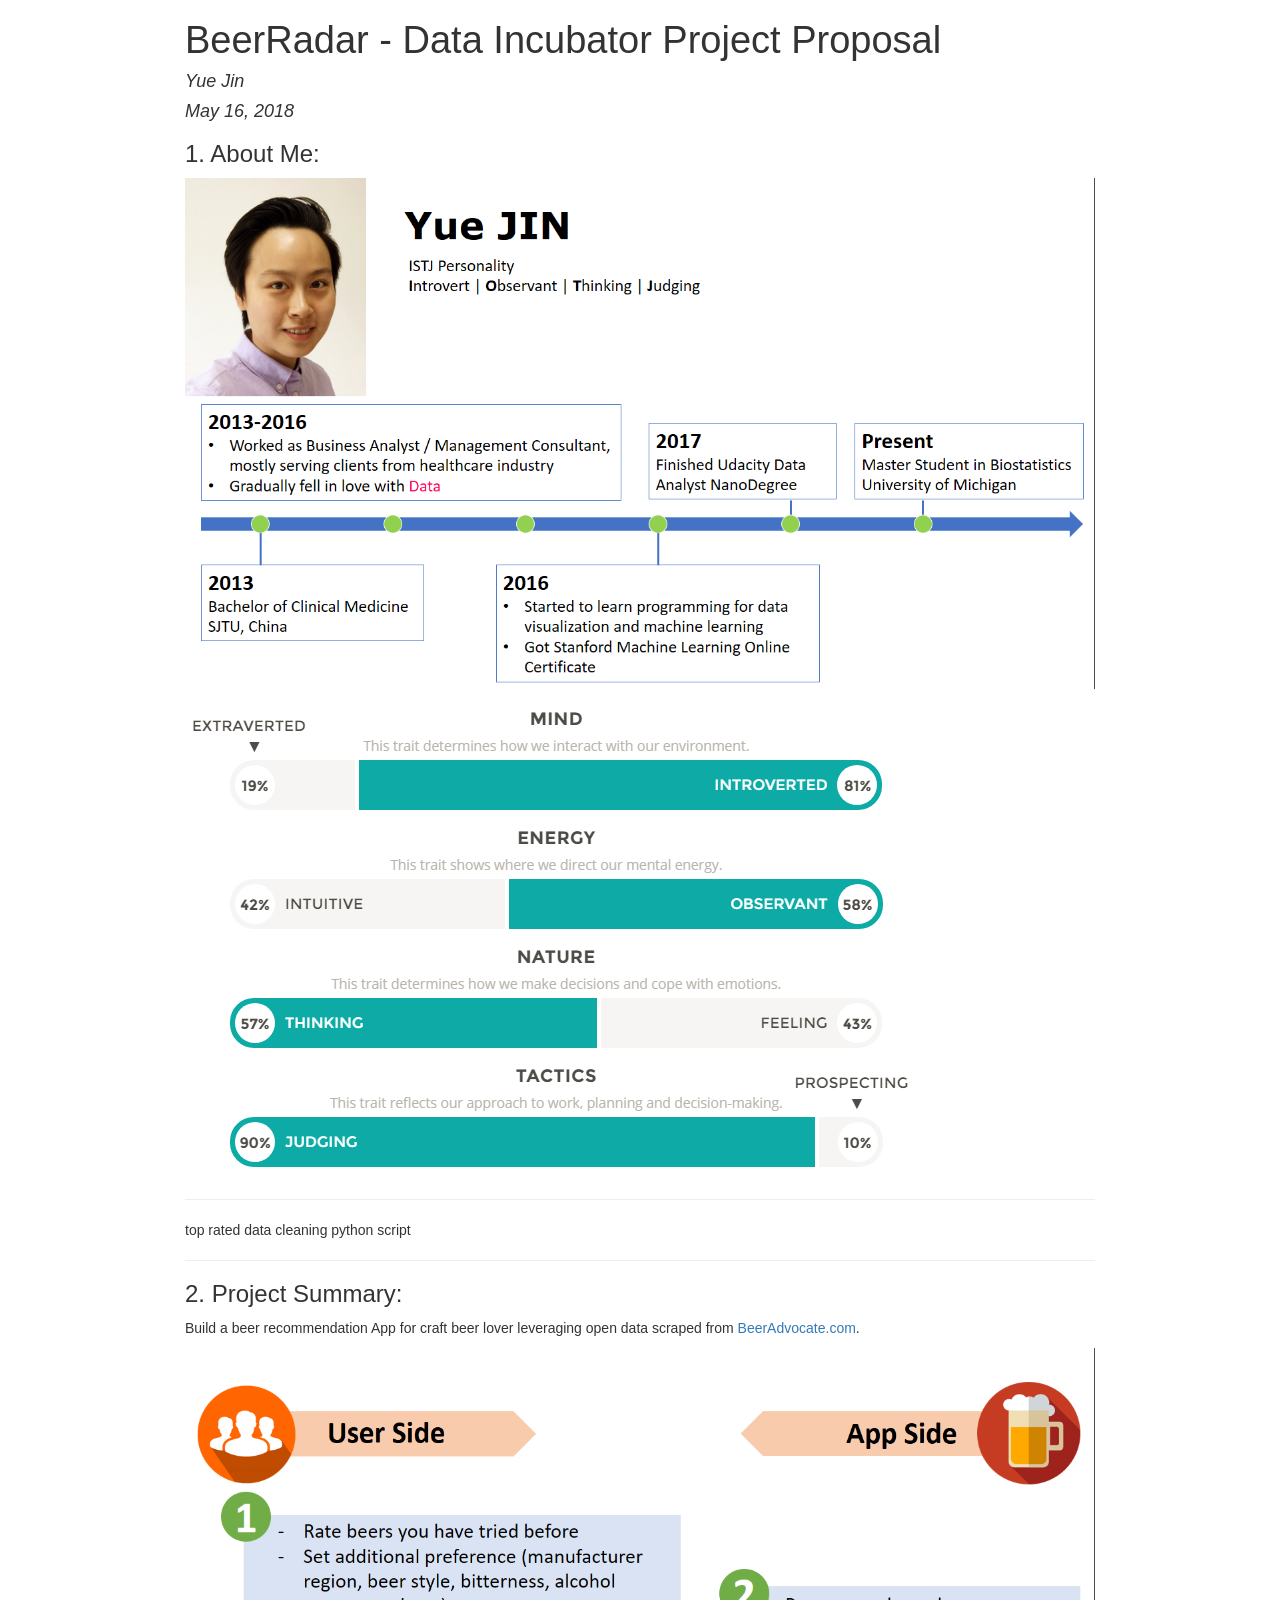
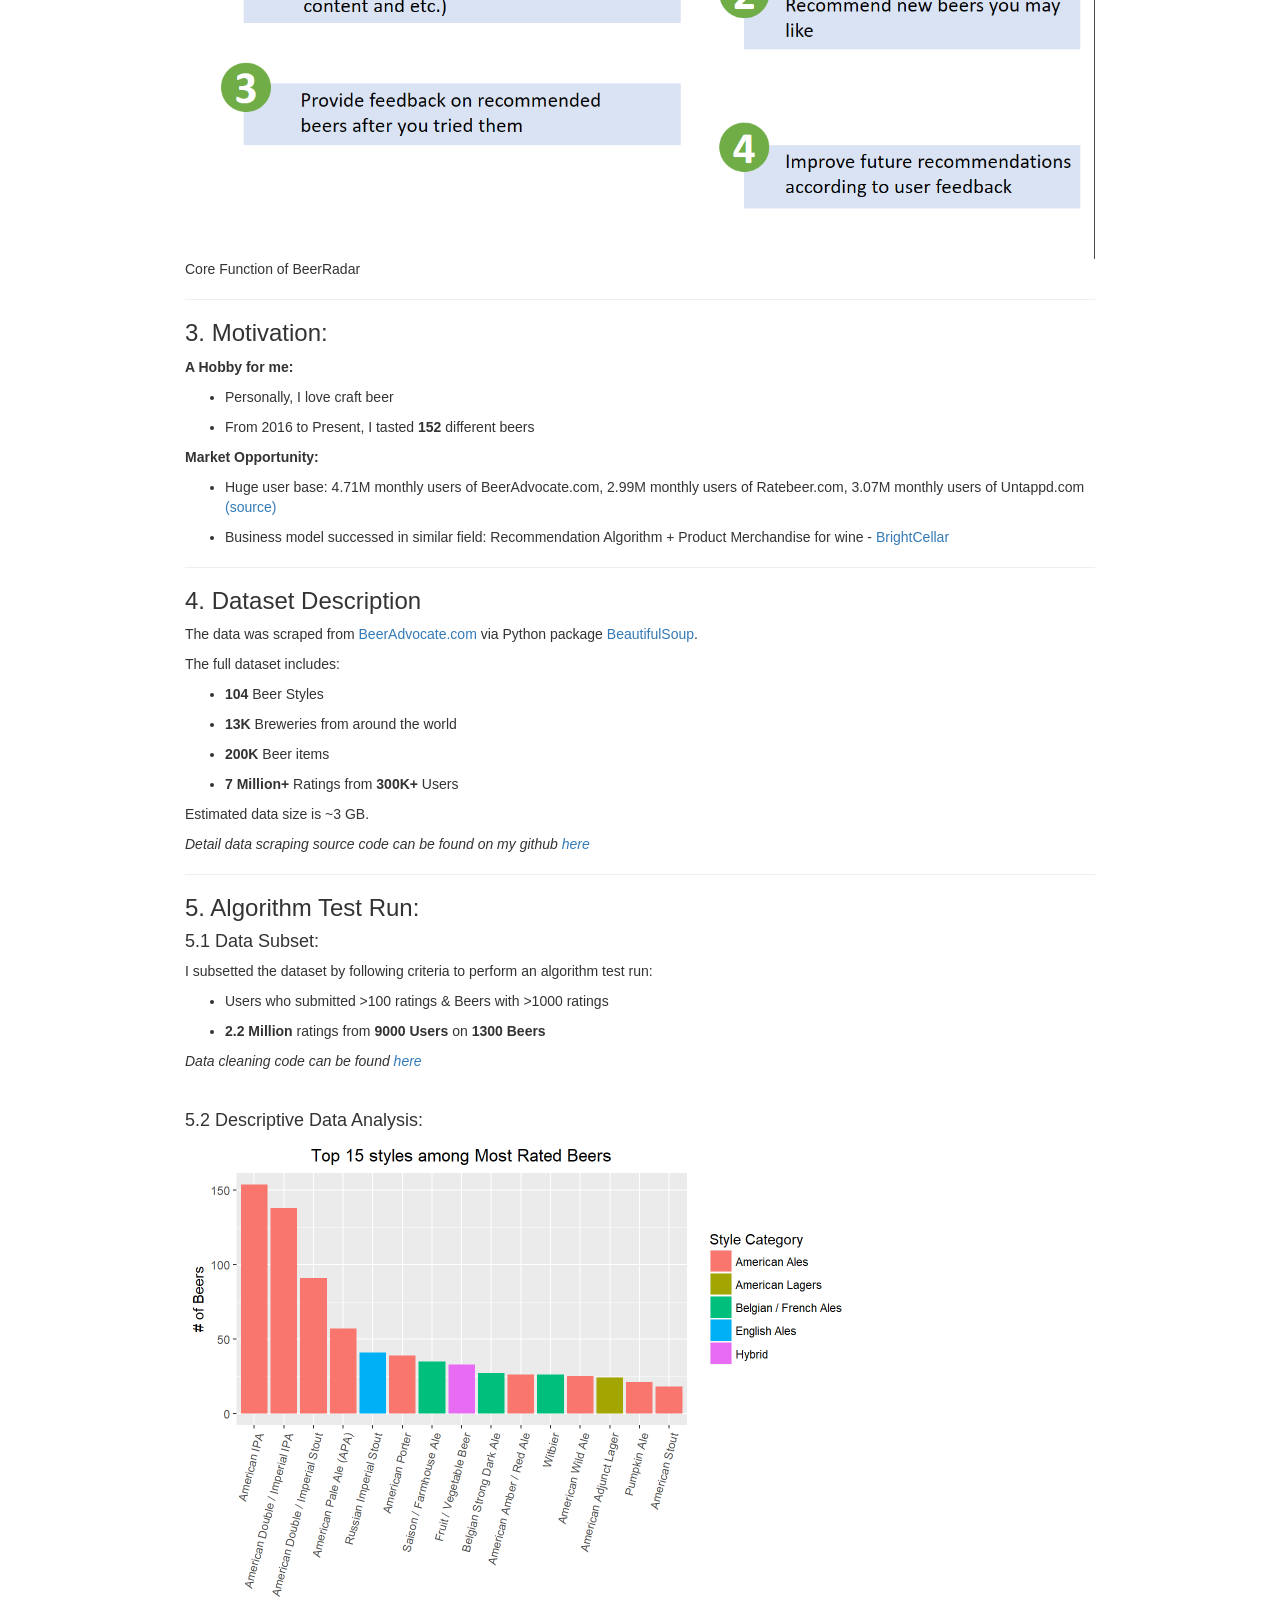
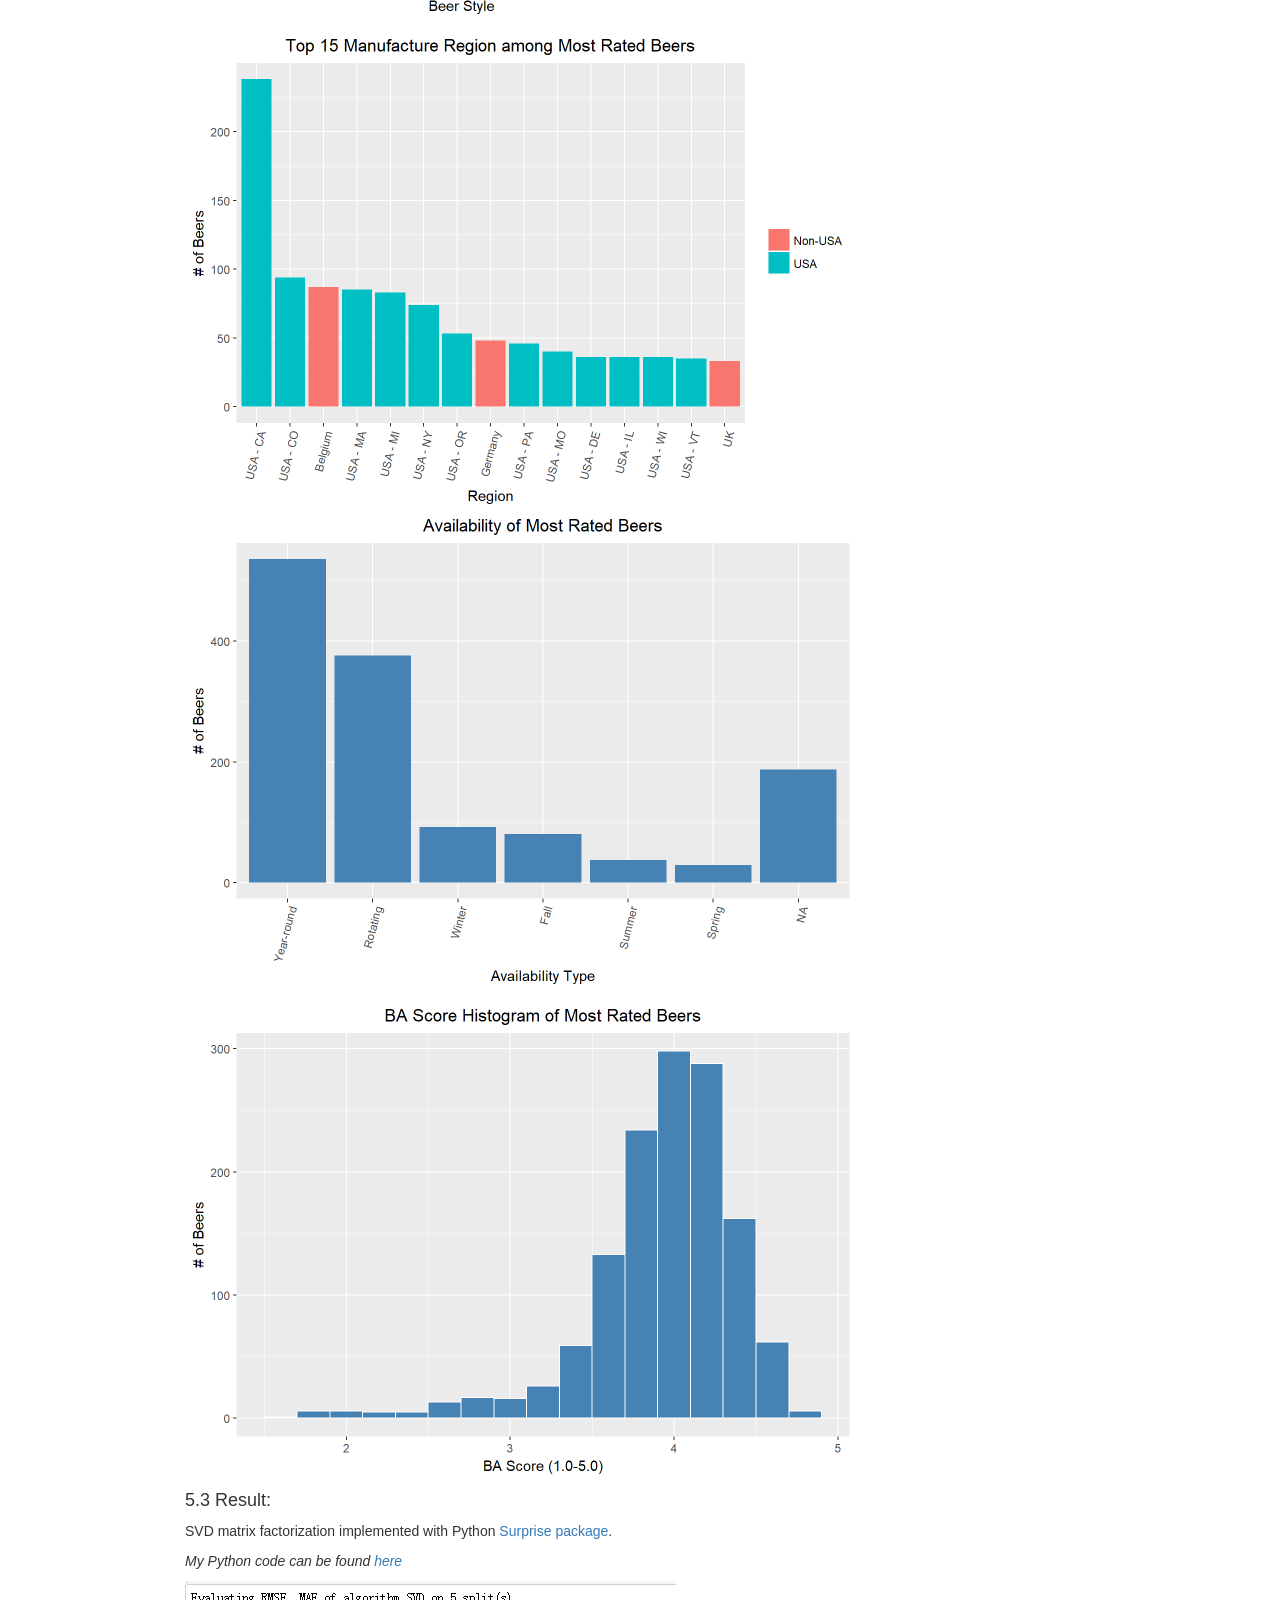
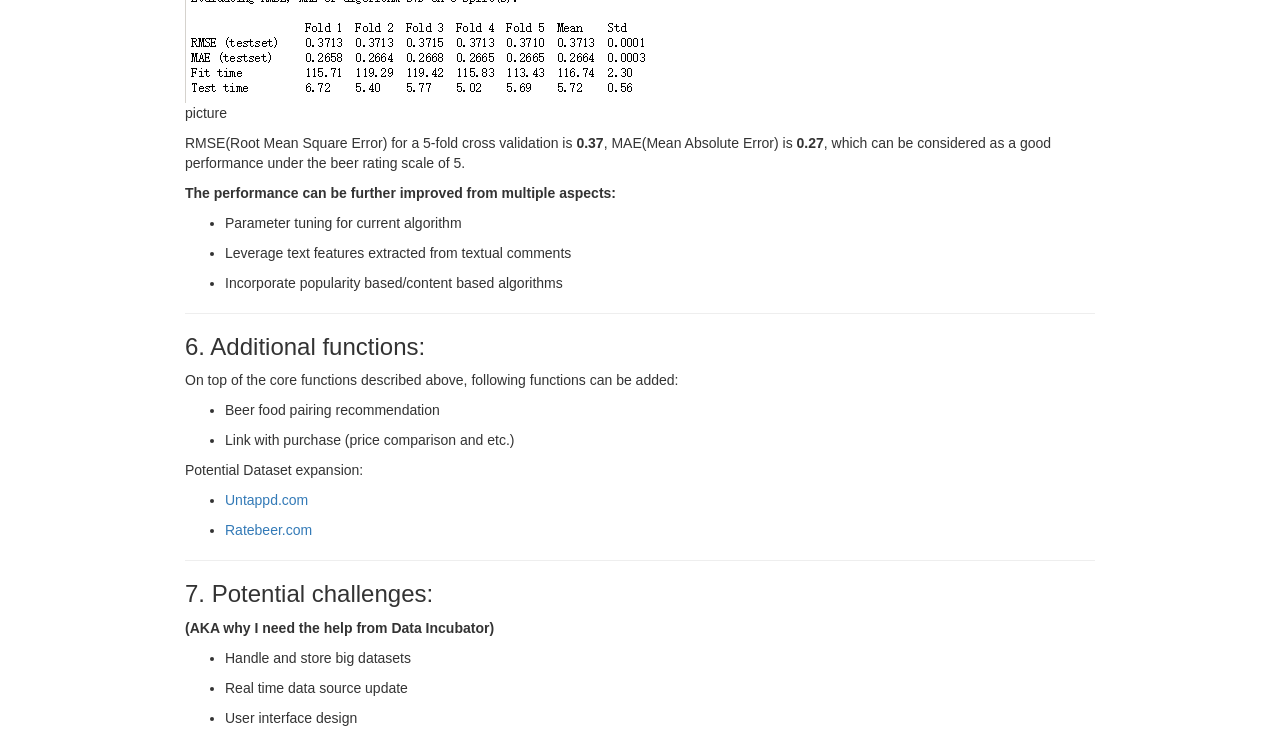
==== data_incubator/final_interview.html @ 09547843 "for data incubator" ====
<!DOCTYPE html>

<html xmlns="http://www.w3.org/1999/xhtml">

<head>

<meta charset="utf-8" />
<meta http-equiv="Content-Type" content="text/html; charset=utf-8" />
<meta name="generator" content="pandoc" />


<meta name="author" content="Yue Jin" />

<meta name="date" content="2018-05-16" />

<title>BeerRadar - Data Incubator Project Proposal</title>

<script src="[data-uri]"></script>
<meta name="viewport" content="width=device-width, initial-scale=1" />
<link href="data:text/css;charset=utf-8,html%7Bfont%2Dfamily%3Asans%2Dserif%3B%2Dwebkit%2Dtext%2Dsize%2Dadjust%3A100%25%3B%2Dms%2Dtext%2Dsize%2Dadjust%3A100%25%7Dbody%7Bmargin%3A0%7Darticle%2Caside%2Cdetails%2Cfigcaption%2Cfigure%2Cfooter%2Cheader%2Chgroup%2Cmain%2Cmenu%2Cnav%2Csection%2Csummary%7Bdisplay%3Ablock%7Daudio%2Ccanvas%2Cprogress%2Cvideo%7Bdisplay%3Ainline%2Dblock%3Bvertical%2Dalign%3Abaseline%7Daudio%3Anot%28%5Bcontrols%5D%29%7Bdisplay%3Anone%3Bheight%3A0%7D%5Bhidden%5D%2Ctemplate%7Bdisplay%3Anone%7Da%7Bbackground%2Dcolor%3Atransparent%7Da%3Aactive%2Ca%3Ahover%7Boutline%3A0%7Dabbr%5Btitle%5D%7Bborder%2Dbottom%3A1px%20dotted%7Db%2Cstrong%7Bfont%2Dweight%3A700%7Ddfn%7Bfont%2Dstyle%3Aitalic%7Dh1%7Bmargin%3A%2E67em%200%3Bfont%2Dsize%3A2em%7Dmark%7Bcolor%3A%23000%3Bbackground%3A%23ff0%7Dsmall%7Bfont%2Dsize%3A80%25%7Dsub%2Csup%7Bposition%3Arelative%3Bfont%2Dsize%3A75%25%3Bline%2Dheight%3A0%3Bvertical%2Dalign%3Abaseline%7Dsup%7Btop%3A%2D%2E5em%7Dsub%7Bbottom%3A%2D%2E25em%7Dimg%7Bborder%3A0%7Dsvg%3Anot%28%3Aroot%29%7Boverflow%3Ahidden%7Dfigure%7Bmargin%3A1em%2040px%7Dhr%7Bheight%3A0%3B%2Dwebkit%2Dbox%2Dsizing%3Acontent%2Dbox%3B%2Dmoz%2Dbox%2Dsizing%3Acontent%2Dbox%3Bbox%2Dsizing%3Acontent%2Dbox%7Dpre%7Boverflow%3Aauto%7Dcode%2Ckbd%2Cpre%2Csamp%7Bfont%2Dfamily%3Amonospace%2Cmonospace%3Bfont%2Dsize%3A1em%7Dbutton%2Cinput%2Coptgroup%2Cselect%2Ctextarea%7Bmargin%3A0%3Bfont%3Ainherit%3Bcolor%3Ainherit%7Dbutton%7Boverflow%3Avisible%7Dbutton%2Cselect%7Btext%2Dtransform%3Anone%7Dbutton%2Chtml%20input%5Btype%3Dbutton%5D%2Cinput%5Btype%3Dreset%5D%2Cinput%5Btype%3Dsubmit%5D%7B%2Dwebkit%2Dappearance%3Abutton%3Bcursor%3Apointer%7Dbutton%5Bdisabled%5D%2Chtml%20input%5Bdisabled%5D%7Bcursor%3Adefault%7Dbutton%3A%3A%2Dmoz%2Dfocus%2Dinner%2Cinput%3A%3A%2Dmoz%2Dfocus%2Dinner%7Bpadding%3A0%3Bborder%3A0%7Dinput%7Bline%2Dheight%3Anormal%7Dinput%5Btype%3Dcheckbox%5D%2Cinput%5Btype%3Dradio%5D%7B%2Dwebkit%2Dbox%2Dsizing%3Aborder%2Dbox%3B%2Dmoz%2Dbox%2Dsizing%3Aborder%2Dbox%3Bbox%2Dsizing%3Aborder%2Dbox%3Bpadding%3A0%7Dinput%5Btype%3Dnumber%5D%3A%3A%2Dwebkit%2Dinner%2Dspin%2Dbutton%2Cinput%5Btype%3Dnumber%5D%3A%3A%2Dwebkit%2Douter%2Dspin%2Dbutton%7Bheight%3Aauto%7Dinput%5Btype%3Dsearch%5D%7B%2Dwebkit%2Dbox%2Dsizing%3Acontent%2Dbox%3B%2Dmoz%2Dbox%2Dsizing%3Acontent%2Dbox%3Bbox%2Dsizing%3Acontent%2Dbox%3B%2Dwebkit%2Dappearance%3Atextfield%7Dinput%5Btype%3Dsearch%5D%3A%3A%2Dwebkit%2Dsearch%2Dcancel%2Dbutton%2Cinput%5Btype%3Dsearch%5D%3A%3A%2Dwebkit%2Dsearch%2Ddecoration%7B%2Dwebkit%2Dappearance%3Anone%7Dfieldset%7Bpadding%3A%2E35em%20%2E625em%20%2E75em%3Bmargin%3A0%202px%3Bborder%3A1px%20solid%20silver%7Dlegend%7Bpadding%3A0%3Bborder%3A0%7Dtextarea%7Boverflow%3Aauto%7Doptgroup%7Bfont%2Dweight%3A700%7Dtable%7Bborder%2Dspacing%3A0%3Bborder%2Dcollapse%3Acollapse%7Dtd%2Cth%7Bpadding%3A0%7D%40media%20print%7B%2A%2C%3Aafter%2C%3Abefore%7Bcolor%3A%23000%21important%3Btext%2Dshadow%3Anone%21important%3Bbackground%3A0%200%21important%3B%2Dwebkit%2Dbox%2Dshadow%3Anone%21important%3Bbox%2Dshadow%3Anone%21important%7Da%2Ca%3Avisited%7Btext%2Ddecoration%3Aunderline%7Da%5Bhref%5D%3Aafter%7Bcontent%3A%22%20%28%22%20attr%28href%29%20%22%29%22%7Dabbr%5Btitle%5D%3Aafter%7Bcontent%3A%22%20%28%22%20attr%28title%29%20%22%29%22%7Da%5Bhref%5E%3D%22javascript%3A%22%5D%3Aafter%2Ca%5Bhref%5E%3D%22%23%22%5D%3Aafter%7Bcontent%3A%22%22%7Dblockquote%2Cpre%7Bborder%3A1px%20solid%20%23999%3Bpage%2Dbreak%2Dinside%3Aavoid%7Dthead%7Bdisplay%3Atable%2Dheader%2Dgroup%7Dimg%2Ctr%7Bpage%2Dbreak%2Dinside%3Aavoid%7Dimg%7Bmax%2Dwidth%3A100%25%21important%7Dh2%2Ch3%2Cp%7Borphans%3A3%3Bwidows%3A3%7Dh2%2Ch3%7Bpage%2Dbreak%2Dafter%3Aavoid%7D%2Enavbar%7Bdisplay%3Anone%7D%2Ebtn%3E%2Ecaret%2C%2Edropup%3E%2Ebtn%3E%2Ecaret%7Bborder%2Dtop%2Dcolor%3A%23000%21important%7D%2Elabel%7Bborder%3A1px%20solid%20%23000%7D%2Etable%7Bborder%2Dcollapse%3Acollapse%21important%7D%2Etable%20td%2C%2Etable%20th%7Bbackground%2Dcolor%3A%23fff%21important%7D%2Etable%2Dbordered%20td%2C%2Etable%2Dbordered%20th%7Bborder%3A1px%20solid%20%23ddd%21important%7D%7D%40font%2Dface%7Bfont%2Dfamily%3A%27Glyphicons%20Halflings%27%3Bsrc%3Aurl%28data%3Aapplication%2Fvnd%2Ems%2Dfontobject%3Bbase64%2Cn04AAEFNAAACAAIABAAAAAAABQAAAAAAAAABAJABAAAEAExQAAAAAAAAAAIAAAAAAAAAAAEAAAAAAAAAJxJ%[base64]%2FSEdmjKHUbyow8ATBE40IvWA3vTu8LiABDQ%2BpexwUMcm1SMnNryctQSiI1K5ZnbOlXKmnVV5YvRe6RnNMFNCOs1KNVpn6yZhCJkRtVRNzEufeIq7HgSrcx4S8h%2Fv4vnrrKc6oCNxmSk2uKlZQHBii6iKFoH0746ThvkO1kJHlxjrkxs%2BLWORaDQBEtiYJIR5IB9Bi1UyL4Rmr0BNigNkMzlKQmnofBHviqVzUxwdMb3NdCn69hy%2BpRYVKGVS%2F1tnsqv4LL7wCCPZZAZPT4aCShHjHJVNuXbmMrY5LeQaGnvAkXlVrJgKRAUdFjrWEah9XebPeQMj7KS7DIBAFt8ycgC5PLGUOHSE3ErGZCiViNLL5ZARfywnCoZaKQCu6NuFX42AEeKtKUGnr%2FCm2Cy8tpFhBPMW5Fxi4Qm4TkDWh4IWFDClhU2hRWosUWqcKLlgyXB%2BlSHaWaHiWlBAR8SeSgSPCQxdVQgzUixWKSTrIQEbU94viDctkvX%2BVSjJuUmV8L4CXShI11esnp0pjWNZIyxKHS4wVQ2ime1P4RnhvGw0aDN1OLAXGERsB7buFpFGGBAre4QEQR0HOIO5oYH305G%2BKspT%2FFupEGGafCCwxSe6ZUa%2B073rXHnNdVXE6eWvibUS27XtRzkH838mYLMBmYysZTM0EM3A1fbpCBYFccN1B%2FEnCYu%2FTgCGmr7bMh8GfYL%2BBfcLvB0gRagC09w9elfldaIy%2FhNCBLRgBgtCC7jAF63wLSMAfbfAlEggYU0bUA7ACCJmTDpEmJtI78w4%2FBO7dN7JR7J7ZvbYaUbaILSQsRBiF3HGk5fEg6p9unwLvn98r%2BvnsV%2B372uf1xBLq4qU%2F45fTuqaAP%2BpssmCCCTF0mhEow8ZXZOS8D7Q85JsxZ%2BAzok7B7O%2Ff6J8AzYBySZQB%2FQHYUSA%2BEeQhEWiS6AIQzgcsDiER4MjgMBAWDV4AgQ3g1eBgIdweCQmCjJEMkJ%2BPKRWyFHHmg1Wi%2F6xzUgA0LREoKJChwnQa9B%2B5RQZRB3IlBlkAnxyQNaANwHMowzlYSMCBgnbpzvqpl0iTJNCQidDI9ZrSYNIRBhHtUa5YHMHxyGEik9hDE0AKj72AbTCaxtHPUaKZdAZSnQTyjGqGLsmBStCejApUhg4uBMU6mATujEl%2BKdDPbI6Ag4vLr%2BhjY6lbjBeoLKnZl0UZgRX8gTySOeynZVz1wOq7e1hFGYIq%2BMhrGxDLak0PrwYzSXtcuyhXEhwOYofiW%2BEcI%2Fjw8P6IY6ed%2BetAbuqKp5QIapT77LnAe505lMuqL79a0ut4rWexzFttsOsLDy7zvtQzcq3U1qabe7tB0wHWVXji%2BzDbo8x8HyIRUbXnwUcklFv51fvTymiV%2BMXLSmGH9d9%2BaXpD5X6lao41anWGig7IwIdnoBY2ht%2FpO9mClLo4NdXHAsefqWUKlXJkbqPOFhMoR4aiA1BXqhRNbB2Xwi%2B7u%2FjpAoOpKJ0UX24EsrzMfHXViakCNcKjBxuQX8BO0ZqjJ3xXzf%2B61t2VXOSgJ8xu65QKgtN6FibPmPYsXbJRHHqbgATcSZxBqGiDiU4NNNsYBsKD0MIP%2FOfKnlk%2FLkaid%[base64]%2FgFtuW0wR4cgd%2BZKesSV7QkNE2kw6AV4hoIuC02LGmTomyf8PiO6CZzOTLTPQ%2BHW06H%2Btx%2BbQ8LmDYg1pTFrp2oJXgkZTyeRJZM0C8aE2LpFrNVDuhARsN543%2FFV6klQ6Tv1OoZGXLv0igKrl%2FCmJxRmX7JJbJ998VSIPQRyDBICzl4JJlYHbdql30NvYcOuZ7a10uWRrgoieOdgIm4rlq6vNOQBuqESLbXG5lzdJGHw2m0sDYmODXbYGTfSTGRKpssTO95fothJCjUGQgEL4yKoGAF%2F0SrpUDNn8CBgBcSDQByAeNkCXp4S4Ro2Xh4OeaGRgR66PVOsU8bc6TR5%[base64]%2F1SgRCJ1dk4UdBT7OoyuNgLs0oCd8RnrEIb6QdMxT2QjD4zMrJkfgx5aDMcA4orsTtKCqWb%2FVeyceqa5OGSmB28YwH4rFbkQaLoUN8OQQYnD3w2eXpI4ScQfbCUZiJ4yMOIKLyyTc7BQ4uXUw6Ee6%2FxM%2B4Y67ngNBknxIPwuppgIhFcwJyr6EIj%2BLzNj%2FmfR2vhhRlx0BILZoAYruF0caWQ7YxO66UmeguDREAFHYuC7HJviRgVO6ruJH59h%2FC%2FPkgSle8xNzZJULLWq9JMDTE2fjGE146a1Us6PZDGYle6ldWRqn%2FpdpgHKNGrGIdkRK%2BKPETT9nKT6kLyDI8xd9A1FgWmXWRAIHwZ37WyZHOVyCadJEmMVz0MadMjDrPho%2BEIochkVC2xgGiwwsQ6DMv2P7UXqT4x7CdcYGId2BJQQa85EQKmCmwcRejQ9Bm4oATENFPkxPXILHpMPUyWTI5rjNOsIlmEeMbcOCEqInpXACYQ9DDxmFo9vcmsDblcMtg4tqBerNngkIKaFJmrQAPnq1dEzsMXcwjcHdfdCibcAxxA%2Bq%2Fj9m3LM%2FO7WJka4tSidVCjsvo2lQ%2F2ewyoYyXwAYyr2PlRoR5MpgVmSUIrM3PQxXPbgjBOaDQFIyFMJvx3Pc5RSYj12ySVF9fwFPQu2e2KWVoL9q3Ayv3IzpGHUdvdPdrNUdicjsTQ2ISy7QU3DrEytIjvbzJnAkmANXjAFERA0MUoPF3%2F5KFmW14bBNOhwircYgMqoDpUMcDtCmBE82QM2YtdjVLB4kBuKho%2FbcwQdeboqfQartuU3CsCf%2BcXkgYAqp%2F0Ee3RorAZt0AvvOCSI4JICIlGlsV0bsSid%2FNIEALAAzb6HAgyWHBps6xAOwkJIGcB82CxRQq4sJf3FzA70A%2BTRqcqjEMETCoez3mkPcpnoALs0ugJY8kQwrC%[base64]%2FWDHA60cYFaI%2FPjpzquUqdaYGcIq%2BmLez3WLFFCtNBN2QJcrlcoELgiPku5R5dSlJFaCEqEZle1AQzAKC%2B1SotMcBNyQUFuRHRF6OlimSBgjZeTBCwLyc6A%2BP%2FoFRchXTz5ADknYJHxzrJ5pGuIKRQISU6WyKTBBjD8WozmVYWIsto1AS5rxzKlvJu4E%2FvwOiKxRtCWsDM%2BeTHUrmwrCK5BIfMzGkD%2B0Fk5LzBs0jMYXktNDblB06LMNJ09U8pzSLmo14MS0OMjcdrZ31pyQqxJJpRImlSvfYAK8inkYU52QY2FPEVsjoWewpwhRp5yAuNpkqhdb7ku9Seefl2D0B8SMTFD90xi4CSOwwZy9IKkpMtI3FmFUg3%2FkFutpQGNc3pCR7gvC4sgwbupDu3DyEN%2BW6YGLNM21jpB49irxy9BSlHrVDlnihGKHwPrbVFtc%2Bh1rVQKZduxIyojccZIIcOCmhEnC7UkY68WXKQgLi2JCDQkQWJRQuk60hZp0D3rtCTINSeY9Ej2kIKYfGxwOs4j9qMM7fYZiipzgcf7TamnehqdhsiMiCawXnz4xAbyCkLAx5EGbo3Ax1u3dUIKnTxIaxwQTHehPl3V491H0%2BbC5zgpGz7Io%2BmjdhKlPJ01EeMpM7UsRJMi1nGjmJg35i6bQBAAxjO%2FENJubU2mg3ONySEoWklCwdABETcs7ck3jgiuU9pcKKpbgn%2B3YlzV1FzIkB6pmEDOSSyDfPPlQskznctFji0kpgZjW5RZe6x9kYT4KJcXg0bNiCyif%2BpZACCyRMmYsfiKmN9tSO65F0R2OO6ytlEhY5Sj6uRKfFxw0ijJaAx%2Fk3QgnAFSq27%2F2i4GEBA%2BUvTJKK%2F9eISNvG46Em5RZfjTYLdeD8kdXHyrwId%2FDQZUaMCY4gGbke2C8vfjgV%2FY9kkRQOJIn%2FxM9INZSpiBnqX0Q9GlQPpPKAyO5y%2BW5NMPSRdBCUlmuxl40ZfMCnf2Cp044uI9WLFtCi4YVxKjuRCOBWIb4XbIsGdbo4qtMQnNOQz4XDSui7W%2FN6l54qOynCqD3DpWQ%2BmpD7C40D8BZEWGJX3tlAaZBMj1yjvDYKwCJBa201u6nBKE5UE%2B7QSEhCwrXfbRZylAaAkplhBWX50dumrElePyNMRYUrC99UmcSSNgImhFhDI4BXjMtiqkgizUGCrZ8iwFxU6fQ8GEHCFdLewwxYWxgScAYMdMLmcZR6b7rZl95eQVDGVoUKcRMM1ixXQtXNkBETZkVVPg8LoSrdetHzkuM7DjZRHP02tCxA1fmkXKF3VzfN1pc1cv%2F8lbTIkkYpqKM9VOhp65ktYk%2BQ46myFWBapDfyWUCnsnI00QTBQmuFjMZTcd0V2NQ768Fhpby04k2IzNR1wKabuGJqYWwSly6ocMFGTeeI%2BejsWDYgEvr66QgqdcIbFYDNgsm0x9UHY6SCd5%2B7tpsLpKdvhahIDyYmEJQCqMqtCF6UlrE5GXRmbu%[base64]%2FiOmsLtHSWNUWEGk9hScMPShasUA1AcHOtRZlqMeQ0OzYS9vQvYUjOLrzP07BUAFikcJNMi7gIxEw4pL1G54TcmmmoAQ5s7TGWErJZ2Io4yQ0ljRYhL8H5e62oDtLF8aDpnIvZ5R3GWJyAugdiiJW9hQAVTsnCBHhwu7rkBlBX6r3b7ejEY0k5GGeyKv66v%2B6dg7mcJTrWHbtMywbedYqCQ0FPwoytmSWsL8WTtChZCKKzEF7vP6De4x2BJkkniMgSdWhbeBSLtJZR9CTHetK1xb34AYIJ37OegYIoPVbXgJ%2FqDQK%2BbfCtxQRVKQu77WzOoM6SGL7MaZwCGJVk46aImai9fmam%2BWpHG%2B0BtQPWUgZ7RIAlPq6lkECUhZQ2gqWkMYKcYMYaIc4gYCDFHYa2d1nzp3%2BJ1eCBay8IYZ0wQRKGAqvCuZ%2FUgbQPyllosq%2BXtfKIZOzmeJqRazpmmoP%2F76YfkjzV2NlXTDSBYB04SVlNQsFTbGPk1t%2FI4Jktu0XSgifO2ozFOiwd%2F0SssJDn0dn4xqk4GDTTKX73%2FwQyBLdqgJ%2BWx6AQaba3BA9CKEzjtQYIfAsiYamapq80LAamYjinlKXUkxdpIDk0puXUEYzSalfRibAeDAKpNiqQ0FTwoxuGYzRnisyTotdVTclis1LHRQCy%2FqqL8oUaQzWRxilq5Mi0IJGtMY02cGLD69vGjkj3p6pGePKI8bkBv5evq8SjjyU04vJR2cQXQwSJyoinDsUJHCQ50jrFTT7yRdbdYQMB3MYCb6uBzJ9ewhXYPAIZSXfeEQBZZ3GPN3Nbhh%2FwkvAJLXnQMdi5NYYZ5GHE400GS5rXkOZSQsdZgIbzRnF9ueLnsfQ47wHAsirITnTlkCcuWWIUhJSbpM3wWhXNHvt2xUsKKMpdBSbJnBMcihkoDqAd1Zml%2FR4yrzow1Q2A5G%2Bkzo%2FRhRxQS2lCSDRV8LlYLBOOoo1bF4jwJAwKMK1tWLHlu9i0j4Ig8qVm6wE1DxXwAwQwsaBWUg2pOOol2dHxyt6npwJEdLDDVYyRc2D0HbcbLUJQj8gPevQBUBOUHXPrsAPBERICpnYESeu2OHotpXQxRGlCCtLdIsu23MhZVEoJg8Qumj%2FUMMc34IBqTKLDTp76WzL%2FdMjCxK7MjhiGjeYAC%2Fkj%2FjY%2FRde7hpSM1xChrog6yZ7OWTuD56xBJnGFE%2BpT2ElSyCnJcwVzCjkqeNLfMEJqKW0G7OFIp0G%2B9mh50I9o8k1tpCY0xYqFNIALgIfc2me4n1bmJnRZ89oepgLPT0NTMLNZsvSCZAc3TXaNB07vail36%2FdBySis4m9%2FDR8izaLJW6bWCkVgm5T%2Bius3ZXq4xI%2BGnbveLbdRwF2mNtsrE0JjYc1AXknCOrLSu7Te%2Fr4dPYMCl5qtiHNTn%2BTPbh1jCBHH%2BdMJNhwNgs3nT%2BOhQoQ0vYif56BMG6WowAcHR3DjQolxLzyVekHj00PBAaW7IIAF1EF%2BuRIWyXjQMAs2chdpaKPNaB%2BkSezYt0%2BCA04sOg5vx8Fr7Ofa9sUv87h7SLAUFSzbetCCZ9pmyLt6l6%2FTzoA1%2FZBG9bIUVHLAbi%2FkdBFgYGyGwRQGBpkqCEg2ah9UD6EedEcEL3j4y0BQQCiExEnocA3SZboh%2Bepgd3YsOkHskZwPuQ5OoyA0fTA5AXrHcUOQF%2BzkJHIA7PwCDk1gGVmGUZSSoPhNf%2BTklauz98QofOlCIQ%2FtCD4dosHYPqtPCXB3agggQQIqQJsSkB%2Bqn0rkQ1toJjON%2FOtCIB9RYv3PqRA4C4U68ZMlZn6BdgEvi2ziU%2BTQ6NIw3ej%2BAtDwMGEZk7e2IjxUWKdAxyaw9OCwSmeADTPPleyk6UhGDNXQb%2B%2BW6Uk4q6F7%2Frg6WVTo82IoCxSIsFDrav4EPHphD3u4hR53WKVvYZUwNCCeM4PMBWzK%2BEfIthZOkuAwPo5C5jgoZgn6dUdvx5rIDmd58cXXdKNfw3l%2BwM2UjgrDJeQHhbD7HW2QDoZMCujgIUkk5Fg8VCsdyjOtnGRx8wgKRPZN5dR0zPUyfGZFVihbFRniXZFOZGKPnEQzU3AnD1KfR6weHW2XS6KbPJxUkOTZsAB9vTVp3Le1F8q5l%2BDMcLiIq78jxAImD2pGFw0VHfRatScGlK6SMu8leTmhUSMy8Uhdd6xBiH3Gdman4tjQGLboJfqz6fL2WKHTmrfsKZRYX6BTDjDldKMosaSTLdQS7oDisJNqAUhw1PfTlnacCO8vl8706Km1FROgLDmudzxg%2BEWTiArtHgLsRrAXYWdB0NmToNCJdKm0KWycZQqb%2BMw76Qy29iQ5up%2FX7oyw8QZ75kP5F6iJAJz6KCmqxz8fEa%2FxnsMYcIO%2FvEkGRuMckhr4rIeLrKaXnmIzlNLxbFspOphkcnJdnz%2FChp%2FVlpj2P7jJQmQRwGnltkTV5dbF9fE3%2FfxoSqTROgq9wFUlbuYzYcasE0ouzBo%2BdDCDzxKAfhbAZYxQiHrLzV2iVexnDX%2FQnT1fsT%2Fxuhu1ui5qIytgbGmRoQkeQooO8eJNNZsf0iALur8QxZFH0nCMnjerYQqG1pIfjyVZWxhVRznmmfLG00BcBWJE6hzQWRyFknuJnXuk8A5FRDCulwrWASSNoBtR%2BCtGdkPwYN2o7DOw%2FVGlCZPusRBFXODQdUM5zeHDIVuAJBLqbO%2Ff9Qua%2BpDqEPk230Sob9lEZ8BHiCorjVghuI0lI4JDgHGRDD%2FprQ84B1pVGkIpVUAHCG%2Biz3Bn3qm2AVrYcYWhock4jso5%2BJ7HfHVj4WMIQdGctq3psBCVVzupQOEioBGA2Bk%2BUILT7%2BVoX5mdxxA5fS42gISQVi%2FHTzrgMxu0fY6hE1ocUwwbsbWcezrY2n6S8%2F6cxXkOH4prpmPuFoikTzY7T85C4T2XYlbxLglSv2uLCgFv8Quk%2FwdesUdWPeHYIH0R729JIisN9Apdd4eB10aqwXrPt%2BSu9mA8k8n1sjMwnfsfF2j3jMUzXepSHmZ%2FBfqXvzgUNQQWOXO8YEuFBh4QTYCkOAPxywpYu1VxiDyJmKVcmJPGWk%2Fgc3Pov02StyYDahwmzw3E1gYC9wkupyWfDqDSUMpCTH5e5N8B%2F%2FlHiMuIkTNw4USHrJU67bjXGqNav6PBuQSoqTxc8avHoGmvqNtXzIaoyMIQIiiUHIM64cXieouplhNYln7qgc4wBVAYR104kO%2BCvKqsg4yIUlFNThVUAKZxZt1XA34h3TCUUiXVkZ0w8Hh2R0Z5L0b4LZvPd%2Fp1gi%2F07h8qfwHrByuSxglc9cI4QIg2oqvC%2Fqm0i7tjPLTgDhoWTAKDO2ONW5oe%2B%2FeKB9vZB8K6C25yCZ9RFVMnb6NRdRjyVK57CHHSkJBfnM2%2Fj4ODUwRkqrtBBCrDsDpt8jhZdXoy%2F1BCqw3sSGhgGGy0a5Jw6BP%2FTExoCmNFYjZl248A0osgPyGEmRA%2BfAsqPVaNAfytu0vuQJ7rk3J4kTDTR2AlCHJ5cls26opZM4w3jMULh2YXKpcqGBtuleAlOZnaZGbD6DHzMd6i2oFeJ8z9XYmalg1Szd%2FocZDc1C7Y6vcALJz2lYnTXiWEr2wawtoR4g3jvWUU2Ngjd1cewtFzEvM1NiHZPeLlIXFbBPawxNgMwwAlyNSuGF3zizVeOoC9bag1qRAQKQE%2FEZBWC2J8mnXAN2aTBboZ7HewnObE8CwROudZHmUM5oZ%2FUgd%2FJZQK8lvAm43uDRAbyW8gZ%2BZGq0EVerVGUKUSm%2FIdn8AQHdR4m7bue88WBwft9mSCeMOt1ncBwziOmJYI2ZR7ewNMPiCugmSsE4EyQ%2BQATJG6qORMGd4snEzc6B4shPIo4G1T7PgSm8PY5eUkPdF8JZ0VBtadbHXoJgnEhZQaODPj2gpODKJY5Yp4DOsLBFxWbvXN755KWylJm%2BoOd4zEL9Hpubuy2gyyfxh8oEfFutnYWdfB8PdESLWYvSqbElP9qo3u6KTmkhoacDauMNNjj0oy40DFV7Ql0aZj77xfGl7TJNHnIwgqOkenruYYNo6h724%2BzUQ7%2BvkCpZB%2BpGA562hYQiDxHVWOq0oDQl%2FQsoiY%2BcuI7iWq%2FZIBtHcXJ7kks%2Bh2fCNUPA82BzjnqktNts%2BRLdk1VSu%2BtqEn7QZCCsvEqk6FkfiOYkrsw092J8jsfIuEKypNjLxrKA9kiA19mxBD2suxQKCzwXGws7kEJvlhUiV9tArLIdZW0IORcxEzdzKmjtFhsjKy%2F44XYXdI5noQoRcvjZ1RMPACRqYg2V1%2BOwOepcOknRLLFdYgTkT5UApt%2FJhLM3jeFYprZV%2BZow2g8fP%2BU68hkKFWJj2yBbKqsrp25xkZX1DAjUw52IMYWaOhab8Kp05VrdNftqwRrymWF4OQSjbdfzmRZirK8FMJELEgER2PHjEAN9pGfLhCUiTJFbd5LBkOBMaxLr%2FA1SY9dXFz4RjzoU9ExfJCmx%2FI9FKEGT3n2cmzl2X42L3Jh%2BAbQq6sA%2BSs1kitoa4TAYgKHaoybHUDJ51oETdeI%2F9ThSmjWGkyLi5QAGWhL0BG1UsTyRGRJOldKBrYJeB8ljLJHfATWTEQBXBDnQexOHTB%2BUn44zExFE4vLytcu5NwpWrUxO%2F0ZICUGM7hGABXym0V6ZvDST0E370St9MIWQOTWngeoQHUTdCJUP04spMBMS8LSker9cReVQkULFDIZDFPrhTzBl6sed9wcZQTbL%2BBDqMyaN3RJPh%2Fanbx%2BIv%2BqgQdAa3M9Z5JmvYlh4qop%2BHo1F1W5gbOE9YKLgAnWytXElU4G8GtW47lhgFE6gaSs%2Bgs37sFvi0PPVvA5dnCBgILTwoKd%2F%2BDoL9F6inlM7H4rOTzD79KJgKlZO%2FZgt22UsKhrAaXU5ZcLrAglTVKJEmNJvORGN1vqrcfSMizfpsgbIe9zno%2BgBoKVXgIL%2FVI8dB1O5o%2FR3Suez%2FgD7M781ShjKpIIORM%2FnxG%2BjjhhgPwsn2IoXsPGPqYHXA63zJ07M2GPEykQwJBYLK808qYxuIew4frk52nhCsnCYmXiR6CuapvE1IwRB4%2FQftDbEn%2BAucIr1oxrLabRj9q4ae0%2BfXkHnteAJwXRbVkR0mctVSwEbqhJiMSZUp9DNbEDMmjX22m3ABpkrPQQTP3S1sib5pD2VRKRd%2BeNAjLYyT0hGrdjWJZy24OYXRoWQAIhGBZRxuBFMjjZQhpgrWo8SiFYbojcHO8V5DyscJpLTHyx9Fimassyo5U6WNtquUMYgccaHY5amgR3PQzq3ToNM5ABnoB9kuxsebqmYZm0R9qxJbFXCQ1UPyFIbxoUraTJFDpCk0Wk9GaYJKz%2F6oHwEP0Q14lMtlddQsOAU9zlYdMVHiT7RQP3XCmWYDcHCGbVRHGnHuwzScA0BaSBOGkz3lM8CArjrBsyEoV6Ys4qgDK3ykQQPZ3hCRGNXQTNNXbEb6tDiTDLKOyMzRhCFT%2BmAUmiYbV3YQVqFVp9dorv%2BTsLeCykS2b5yyu8AV7IS9cxcL8z4Kfwp%2BxJyYLv1OsxQCZwTB4a8BZ%2F5EdxTBJthApqyfd9u3ifr%2FWILTqq5VqgwMT9SOxbSGWLQJUUWCVi4k9tho9nEsbUh7U6NUsLmkYFXOhZ0kmamaJLRNJzSj%2Fqn4Mso6zb6iLLBXoaZ6AqeWCjHQm2lztnejYYM2eubnpBdKVLORZhudH3JF1waBJKA9%2BW8EhMj3Kzf0L4vi4k6RoHh3Z5YgmSZmk6ns4fjScjAoL8GoOECgqgYEBYUGFVO4FUv4%2FYtowhEmTs0vrvlD%2FCrisnoBNDAcUi%2FteY7OctFlmARQzjOItrrlKuPO6E2Ox93L4O%2F4DcgV%2FdZ7qR3VBwVQxP1GCieA4RIpweYJ5FoYrHxqRBdJjnqbsikA2Ictbb8vE1GYIo9dacK0REgDX4smy6GAkxlH1yCGGsk%2BtgiDhNKuKu3yNrMdxafmKTF632F8Vx4BNK57GvlFisrkjN9WDAtjsWA0ENT2e2nETUb%2Fn7qwhvGnrHuf5bX6Vh%2Fn3xffU3PeHdR%2BFA92i6ufT3AlyAREoNDh6chiMWTvjKjHDeRhOa9YkOQRq1vQXEMppAQVwHCuIcV2g5rBn6GmZZpTR7vnSD6ZmhdSl176gqKTXu5E%2BYbfL0adwNtHP7dT7t7b46DVZIkzaRJOM%2BS6KcrzYVg%2BT3wSRFRQashjfU18NutrKa%2F7PXbtuJvpIjbgPeqd%2BpjmRw6YKpnANFSQcpzTZgpSNJ6J7uiagAbir%2F8tNXJ%2FOsOnRh6iuIexxrmkIneAgz8QoLmiaJ8sLQrELVK2yn3wOHp57BAZJhDZjTBzyoRAuuZ4eoxHruY1pSb7qq79cIeAdOwin4GdgMeIMHeG%2BFZWYaiUQQyC5b50zKjYw97dFjAeY2I4Bnl105Iku1y0lMA1ZHolLx19uZnRdILcXKlZGQx%2FGdEqSsMRU1BIrFqRcV1qQOOHyxOLXEGcbRtAEsuAC2V4K3p5mFJ22IDWaEkk9ttf5Izb2LkD1MnrSwztXmmD%2FQi%2FEmVEFBfiKGmftsPwVaIoZanlKndMZsIBOskFYpDOq3QUs9aSbAAtL5Dbokus2G4%2FasthNMK5UQKCOhU97oaOYNGsTah%2BjfCKsZnTRn5TbhFX8ghg8CBYt%2FBjeYYYUrtUZ5jVij%2Fop7V5SsbA4mYTOwZ46hqdpbB6Qvq3AS2HHNkC15pTDIcDNGsMPXaBidXYPHc6PJAkRh29Vx8KcgX46LoUQBhRM%2B3SW6Opll%2FwgxxsPgKJKzr5QCmwkUxNbeg6Wj34SUnEzOemSuvS2OetRCO8Tyy%2BQbSKVJcqkia%2BGvDefFwMOmgnD7h81TUtMn%2BmRpyJJ349HhAnoWFTejhpYTL9G8N2nVg1qkXBeoS9Nw2fB27t7trm7d%2FQK7Cr4uoCeOQ7%2F8JfKT77KiDzLImESHw%2F0wf73QeHu74hxv7uihi4fTX%2BXEwAyQG3264dwv17aJ5N335Vt9sdrAXhPOAv8JFvzqyYXwfx8WYJaef1gMl98JRFyl5Mv5Uo%2FoVH5ww5OzLFsiTPDns7fS6EURSSWd%2F92BxMYQ8sBaH%2Bj%2BwthQPdVgDGpTfi%2BJQIWMD8xKqULliRH01rTeyF8x8q%2FGBEEEBrAJMPf25UQwi0b8tmqRXY7kIvNkzrkvRWLnxoGYEJsz8u4oOyMp8cHyaybb1HdMCaLApUE%2B%2F7xLIZGP6H9xuSEXp1zLIdjk5nBaMuV%2FyTDRRP8Y2ww5RO6d2D94o%2B6ucWIqUAvgHIHXhZsmDhjVLczmZ3ca0Cb3PpKwt2UtHVQ0BgFJsqqTsnzZPlKahRUkEu4qmkJt%2Bkqdae76ViWe3STan69yaF9%2BfESD2lcQshLHWVu4ovItXxO69bqC5p1nZLvI8NdQB9s9UNaJGlQ5mG947ipdDA0eTIw%2FA1zEdjWquIsQXXGIVEH0thC5M%2BW9pZe7IhAVnPJkYCCXN5a32HjN6nsvokEqRS44tGIs7s2LVTvcrHAF%2BRVmI8L4HUYk4x%2B67AxSMJKqCg8zrGOgvK9kNMdDrNiUtSWuHFpC8%2Fp5qIQrEo%2FH%2B1l%2F0cAwQ2nKmpWxKcMIuHY44Y6DlkpO48tRuUGBWT0FyHwSKO72Ud%2BtJUfdaZ4CWNijzZtlRa8%2BCkmO%2FEwHYfPZFU%2FhzjFWH7vnzHRMo%2BaF9u8qHSAiEkA2HjoNQPEwHsDKOt6hOoK3Ce%2F%2B%2F9boMWDa44I6FrQhdgS7OnNaSzwxWKZMcyHi6LN4WC6sSj0qm2PSOGBTvDs%2FGWJS6SwEN%2FULwpb4LQo9fYjUfSXRwZkynUazlSpvX9e%2BG2zor8l%2BYaMxSEomDdLHGcD6YVQPegTaA74H8%2BV4WvJkFUrjMLGLlvSZQWvi8%2FQA7yzQ8GPno%2F%2F5SJHRP%2FOqKObPCo81s%2F%2B6WgLqykYpGAgQZhVDEBPXWgU%2FWzFZjKUhSFInufPRiMAUULC6T11yL45ZrRoB4DzOyJShKXaAJIBS9wzLYIoCEcJKQW8GVCx4fihqJ6mshBUXSw3wWVj3grrHQlGNGhIDNNzsxQ3M%2BGWn6ASobIWC%2BLbYOC6UpahVO13Zs2zOzZC8z7FmA05JhUGyBsF4tsG0drcggIFzgg%2Fkpf3%2BCnAXKiMgIE8Jk%2FMhpkc8DUJEUzDSnWlQFme3d0sHZDrg7LavtsEX3cHwjCYA17pMTfx8Ajw9hHscN67hyo%2BRJQ4458RmPywXykkVcW688oVUrQhahpPRvTWPnuI0B%2BSkQu7dCyvLRyFYlC1LG1gRCIvn3rwQeINzZQC2KXq31FaR9UmVV2QeGVqBHjmE%2BVMd3b1fhCynD0pQNhCG6%2FWCDbKPyE7NRQzL3BzQAJ0g09aUzcQA6mUp9iZFK6Sbp%2FYbHjo%2B%2B7%2FWj8S4YNa%2BZdqAw1hDrKWFXv9%2BzaXpf8ZTDSbiqsxnwN%2FCzK5tPkOr4tRh2kY3Bn9JtalbIOI4b3F7F1vPQMfoDcdxMS8CW9m%2FNCW%2FHILTUVWQIPiD0j1A6bo8vsv6P1hCESl2abrSJWDrq5sSzUpwoxaCU9FtJyYH4QFMxDBpkkBR6kn0LMPO%2B5EJ7Z6bCiRoPedRZ%2FP0SSdii7ZnPAtVwwHUidcdyspwncz5uq6vvm4IEDbJVLUFCn%2FLvIHfooUBTkFO130FC7CmmcrKdgDJcid9mvVzsDSibOoXtIf9k6ABle3PmIxejodc4aob0QKS432srrCMndbfD454q52V01G4q913mC5HOsTzWF4h2No1av1VbcUgWAqyoZl%2B11PoFYnNv2HwAODeNRkHj%2B8SF1fcvVBu6MrehHAZK1Gm69ICcTKizykHgGFx7QdowTVAsYEF2tVc0Z6wLryz2FI1sc5By2znJAAmINndoJiB4sfPdPrTC8RnkW7KRCwxC6YvXg5ahMlQuMpoCSXjOlBy0Kij%2BbsCYPbGp8BdCBiLmLSAkEQRaieWo1SYvZIKJGj9Ur%2FeWHjiB7SOVdqMAVmpBvfRiebsFjger7DC%2B8kRFGtNrTrnnGD2GAJb8rQCWkUPYHhwXsjNBSkE6lGWUj5QNhK0DMNM2l%2BkXRZ0KLZaGsFSIdQz%2FHXDxf3%2FTE30%2BDgBKWGWdxElyLccJfEpjsnszECNoDGZpdwdRgCixeg9L4EPhH%2BRptvRMVRaahu4cySjS3P5wxAUCPkmn%2BrhyASpmiTaiDeggaIxYBmtLZDDhiWIJaBgzfCsAGUF1Q1SFZYyXDt9skCaxJsxK2Ms65dmdp5WAZyxik%2FzbrTQk5KmgxCg%2Ff45L0jywebOWUYFJQAJia7XzCV0x89rpp%2Ff3AVWhSPyTanqmik2SkD8A3Ml4NhIGLAjBXtPShwKYfi2eXtrDuKLk4QlSyTw1ftXgwqA2jUuopDl%2B5tfUWZNwBpEPXghzbBggYCw%2Fdhy0ntds2yeHCDKkF%2FYxQjNIL%2FF%2F37jLPHCKBO9ibwYCmuxImIo0ijV2Wbg3kSN2psoe8IsABv3RNFaF9uMyCtCYtqcD%2BqNOhwMlfARQUdJ2tUX%2BMNJqOwIciWalZsmEjt07tfa8ma4cji9sqz%2BQ9hWfmMoKEbIHPOQORbhQRHIsrTYlnVTNvcq1imqmmPDdVDkJgRcTgB8Sb6epCQVmFZe%2BjGDiNJQLWnfx%2BdrTKYjm0G8yH0ZAGMWzEJhUEQ4Maimgf%2Fbkvo8PLVBsZl152y5S8%2BHRDfZIMCbYZ1WDp4yrdchOJw8k6R%2B%2F2pHmydK4NIK2PHdFPHtoLmHxRDwLFb7eB%2BM4zNZcB9NrAgjVyzLM7xyYSY13ykWfIEEd2n5%2FiYp3ZdrCf7fL%2Ben%2BsIJu2W7E30MrAgZBD1rAAbZHPgeAMtKCg3NpSpYQUDWJu9bT3V7tOKv%2BNRiJc8JAKqqgCA%2FPNRBR7ChpiEulyQApMK1AyqcWnpSOmYh6yLiWkGJ2mklCSPIqN7UypWj3dGi5MvsHQ87MrB4VFgypJaFriaHivwcHIpmyi5LhNqtem4q0n8awM19Qk8BOS0EsqGscuuydYsIGsbT5GHnERUiMpKJl4ON7qjB4fEqlGN%2FhCky89232UQCiaeWpDYCJINXjT6xl4Gc7DxRCtgV0i1ma4RgWLsNtnEBRQFqZggCLiuyEydmFd7WlogpkCw5G1x4ft2psm3KAREwVwr1Gzl6RT7FDAqpVal34ewVm3VH4qn5mjGj%2BbYL1NgfLNeXDwtmYSpwzbruDKpTjOdgiIHDVQSb5%2FzBgSMbHLkxWWgghIh9QTFSDILixVwg0Eg1puooBiHAt7DzwJ7m8i8%2Fi%2BjHvKf0QDnnHVkVTIqMvIQImOrzCJwhSR7qYB5gSwL6aWL9hERHCZc4G2%2BJrpgHNB8eCCmcIWIQ6rSdyPCyftXkDlErUkHafHRlkOIjxGbAktz75bnh50dU7YHk%2BMz7wwstg6RFZb%2BTZuSOx1qqP5C66c0mptQmzIC2dlpte7vZrauAMm%2F7RfBYkGtXWGiaWTtwvAQiq2oD4YixPLXE2khB2FRaNRDTk%2B9sZ6K74Ia9VntCpN4BhJGJMT4Z5c5FhSepRCRWmBXqx%2BwhVZC4me4saDs2iNqXMuCl6iAZflH8fscC1sTsy4PHeC%2BXYuqMBMUun5YezKbRKmEPwuK%2BCLzijPEQgfhahQswBBLfg%[base64]%2BRCMlDDbElcjaROLDoualmUIQ88Kekk3iM4OQrADcxi3rJguS4MOIBIgKgXrjd1WkbCdqxJk%2F4efRIFsavZA7KvvJQqp3Iid5Z0NFc5aiMRzGN3vrpBzaMy4JYde3wr96PjN90AYOIbyp6T4zj8LoE66OGcX1Ef4Z3KoWLAUF4BTg7ug%2FAbkG5UNQXAMkQezujSHeir2uTThgd3gpyzDrbnEdDRH2W7U6PeRvBX1ZFMP5RM%2BZu6UUZZD8hDPHldVWntTCNk7To8IeOW9yn2wx0gmurwqC60AOde4r3ETi5pVMSDK8wxhoGAoEX9NLWHIR33VbrbMveii2jAJlrxwytTHbWNu8Y4N8vCCyZjAX%2FpcsfwXbLze2%2BD%2Bu33OGBoJyAAL3jn3RuEcdp5If8O%2Ba4NKWvxOTyDltG0IWoHhwVGe7dKkCWFT%2B%2Btm%2BhaBCikRUUMrMhYKZJKYoVuv%2FbsJzO8DwfVIInQq3g3BYypiz8baogH3r3GwqCwFtZnz4xMjAVOYnyOi5HWbFA8n0qz1OjSpHWFzpQOpvkNETZBGpxN8ybhtqV%2FDMUxd9uFZmBfKXMCn%2FSqkWJyKPnT6lq%2B4zBZni6fYRByJn6OK%2BOgPBGRAJluwGSk4wxjOOzyce%2FPKODwRlsgrVkdcsEiYrqYdXo0Er2GXi2GQZd0tNJT6c9pK1EEJG1zgDJBoTVuCXGAU8BKTvCO%2FcEQ1Wjk3Zzuy90JX4m3O5IlxVFhYkSUwuQB2up7jhvkm%2BbddRQu5F9s0XftGEJ9JSuSk%2BZachCbdU45fEqbugzTIUokwoAKvpUQF%2FCvLbWW5BNQFqFkJg2f30E%2F48StNe5QwBg8zz3YAJ82FZoXBxXSv4QDooDo79NixyglO9AembuBcx5Re3CwOKTHebOPhkmFC7wNaWtoBhFuV4AkEuJ0J%2B1pT0tLkvFVZaNzfhs%2FKd3%2BA9YsImlO4XK4vpCo%2FelHQi%2F9gkFg07xxnuXLt21unCIpDV%2BbbRxb7FC6nWYTsMFF8%2B1LUg4JFjVt3vqbuhHmDKbgQ4e%2BRGizRiO8ky05LQGMdL2IKLSNar0kNG7lHJMaXr5mLdG3nykgj6vB%2FKVijd1ARWkFEf3yiUw1v%2FWaQivVUpIDdSNrrKbjO5NPnxz6qTTGgYg03HgPhDrCFyYZTi3XQw3HXCva39mpLNFtz8AiEhxAJHpWX13gCTAwgm9YTvMeiqetdNQv6IU0hH0G%2BZManTqDLPjyrOse7WiiwOJCG%[base64]%2F6gQKuihPtiUtlCQVPohUgzfezTg8o1b3n9pNZeco1QucaoXe40Fa5JYhqdTspFmxGtW9h5ezLFZs3j%2FN46f%2BS2rjYNC2JySXrnSAFhvAkz9a5L3pza8eYKHNoPrvBRESpxYPJdKVUxBE39nJ1chrAFpy4MMkf0qKgYALctGg1DQI1kIymyeS2AJNT4X240d3IFQb%2F0jQbaHJ2YRK8A%2Bls6WMhWmpCXYG5jqapGs5%2FeOJErxi2%2F2KWVHiPellTgh%2FfNl%2F2KYPKb7DUcAg%2BmCOPQFCiU9Mq%2FWLcU1xxC8aLePFZZlE%2BPCLzf7ey46INWRw2kcXySR9FDgByXzfxiNKwDFbUSMMhALPFSedyjEVM5442GZ4hTrsAEvZxIieSHGSgkwFh%2FnFNdrrFD4tBH4Il7fW6ur4J8Xaz7RW9jgtuPEXQsYk7gcMs2neu3zJwTyUerHKSh1iTBkj2YJh1SSOZL5pLuQbFFAvyO4k1Hxg2h99MTC6cTUkbONQIAnEfGsGkNFWRbuRyyaEZInM5pij73EA9rPIUfU4XoqQpHT9THZkW%2BoKFLvpyvTBMM69tN1Ydwv1LIEhHsC%2BueVG%2Bw%2BkyCPsvV3erRikcscHjZCkccx6VrBkBRusTDDd8847GA7p2Ucy0y0HdSRN6YIBciYa4vuXcAZbQAuSEmzw%2BH%2FAuOx%2BaH%2BtBL88H57D0MsqyiZxhOEQkF%2F8DR1d2hSPMj%2FsNOa5rxcUnBgH8ictv2J%2Bcb4BA4v3MCShdZ2vtK30vAwkobnEWh7rsSyhmos3WC93Gn9C4nnAd%2FPjMMtQfyDNZsOPd6XcAsnBE%2FmRHtHEyJMzJfZFLE9OvQa0i9kUmToJ0ZxknTgdl%2FXPV8xoh0K7wNHHsnBdvFH3sv52lU7UFteseLG%2FVanIvcwycVA7%2BBE1Ulyb20BvwUWZcMTKhaCcmY3ROpvonVMV4N7yBXTL7IDtHzQ4CCcqF66LjF3xUqgErKzolLyCG6Kb7irP%2FMVTCCwGRxfrPGpMMGvPLgJ881PHMNMIO09T5ig7AzZTX%2F5PLlwnJLDAPfuHynSGhV4tPqR3gJ4kg4c06c%2FF1AcjGytKm2Yb5jwMotF7vro4YDLWlnMIpmPg36NgAZsGA0W1spfLSue4xxat0Gdwd0lqDBOgIaMANykwwDKejt5YaNtJYIkrSgu0KjIg0pznY0SCd1qlC6R19g97UrWDoYJGlrvCE05J%2F5wkjpkre727p5PTRX5FGrSBIfJqhJE%2FIS876PaHFkx9pGTH3oaY3jJRvLX9Iy3Edoar7cFvJqyUlOhAEiOSAyYgVEGkzHdug%2BoRHIEOXAExMiTSKU9A6nmRC8mp8iYhwWdP2U%[base64]%2FBQQp1sWlNolpIu4ekxUTBV7NmxOFKEBmmN%2BnA7pvF78%2FRII5ZHA09OAiE%2F66MF6HQ%2BqVEJCHxwymukkNvzqHEh52dULPbVasfQMgTDyBZzx4007YiKdBuUauQOt27Gmy8ISclPmEUCIcuLbkb1mzQSqIa3iE0PJh7UMYQbkpe%2BhXjTJKdldyt2mVPwywoODGJtBV1lJTgMsuSQBlDMwhEKIfrvsxGQjHPCEfNfMAY2oxvyKcKPUbQySkKG6tj9AQyEW3Q5rpaDJ5Sns9ScLKeizPRbvWYAw4bXkrZdmB7CQopCH8NAmqbuciZChHN8lVGaDbCnmddnqO1PQ4ieMYfcSiBE5zzMz%2BJV%2F4eyzrzTEShvqSGzgWimkNxLvUj86iAwcZuIkqdB0VaIB7wncLRmzHkiUQpPBIXbDDLHBlq7vp9xwuC9AiNkIptAYlG7Biyuk8ILdynuUM1cHWJgeB%2BK3wBP%2FineogxkvBNNQ4AkW0hvpBOQGFfeptF2YTR75MexYDUy7Q%2F9uocGsx41O4IZhViw%2F2FvAEuGO5g2kyXBUijAggWM08bRhXg5ijgMwDJy40QeY%2FcQpUDZiIzmvskQpO5G1zyGZA8WByjIQU4jRoFJt56behxtHUUE%2Fom7Rj2psYXGmq3llVOCgGYKNMo4pzwntITtapDqjvQtqpjaJwjHmDzSVGLxMt12gEXAdLi%2FcaHSM3FPRGRf7dB7YC%2BcD2ho6oL2zGDCkjlf%2FDFoQVl8GS%2F56wur3rdV6ggtzZW60MRB3g%2BU1W8o8cvqIpMkctiGVMzXUFI7FacFLrgtdz4mTEr4aRAaQ2AFQaNeG7GX0yOJgMRYFziXdJf24kg%2FgBQIZMG%2FYcPEllRTVNoDYR6oSJ8wQNLuihfw81UpiKPm714bZX1KYjcXJdfclCUOOpvTxr9AAJevTY4HK%2FG7F3mUc3GOAKqh60zM0v34v%2BELyhJZqhkaMA8UMMOU90f8RKEJFj7EqepBVwsRiLbwMo1J2zrE2UYJnsgIAscDmjPjnzI8a719Wxp757wqmSJBjXowhc46QN4RwKIxqEE6E5218OeK7RfcpGjWG1jD7qND%2B%2FGTk6M56Ig4yMsU6LUW1EWE%2BfIYycVV1thldSlbP6ltdC01y3KUfkobkt2q01YYMmxpKRvh1Z48uNKzP%2FIoRIZ%2FF6buOymSnW8gICitpJjKWBscSb9JJKaWkvEkqinAJ2kowKoqkqZftRqfRQlLtKoqvTRDi2vg%2FRrPD%2Fd3a09J8JhGZlEkOM6znTsoMCsuvTmywxTCDhw5dd0GJOHCMPbsj3QLkTE3MInsZsimDQ3HkvthT7U9VA4s6G07sID0FW4SHJmRGwCl%2BMu4xf0ezqeXD2PtPDnwMPo86sbwDV%2B9PWcgFcARUVYm3hrFQrHcgMElFGbSM2A1zUYA3baWfheJp2AINmTJLuoyYD%2FOwA4a6V0ChBN97E8YtDBerUECv0u0TlxR5yhJCXvJxgyM73Bb6pyq0jTFJDZ4p1Am1SA6sh8nADd1hAcGBMfq4d%2FUfwnmBqe0Jun1n1LzrgKuZMAnxA3NtCN7Klf4BH%2B14B7ibBmgt0TGUafVzI4uKlpF7v8NmgNjg90D6QE3tbx8AjSAC%2BOA1YJvclyPKgT27QpIEgVYpbPYGBsnyCNrGz9XUsCHkW1QAHgL2STZk12QGqmvAB0NFteERkvBIH7INDsNW9KKaAYyDMdBEMzJiWaJHZALqDxQDWRntumSDPcplyFiI1oDpT8wbwe01AHhW6%2BvAUUBoGhY3CT2tgwehdPqU%2F4Q7ZLYvhRl%2FogOvR9O2%2BwkkPKW5vCTjD2fHRYXONCoIl4Jh1bZY0ZE1O94mMGn%2FdFSWBWzQ%2FVYk%2BGezi46RgiDv3EshoTmMSlioUK6MQEN8qeyK6FRninyX8ZPeUWjjbMJChn0n%2FyJvrq5bh5UcCAcBYSafTFg7p0jDgrXo2QWLb3WpSOET%2FHh4oSadBTvyDo10IufLzxiMLAnbZ1vcUmj3w7BQuIXjEZXifwukVxrGa9j%2BDXfpi12m1RbzYLg9J2wFergEwOxFyD0%2FJstNK06ZN2XdZSGWxcJODpQHOq4iKqjqkJUmPu1VczL5xTGUfCgLEYyNBCCbMBFT%2FcUP6pE%2FmujnHsSDeWxMbhrNilS5MyYR0nJyzanWXBeVcEQrRIhQeJA6Xt4f2eQESNeLwmC10WJVHqwx8SSyrtAAjpGjidcj1E2FYN0LObUcFQhafUKTiGmHWRHGsFCB%2BHEXgrzJEB5bp0QiF8ZHh11nFX8AboTD0PS4O1LqF8XBks2MpjsQnwKHF6HgaKCVLJtcr0XjqFMRGfKv8tmmykhLRzu%2BvqQ02%2BKpJBjaLt9ye1Ab%2BBbEBhy4EVdIJDrL2naV0o4wU8YZ2Lq04FG1mWCKC%2BUwkXOoAjneU%2FxHplMQo2cXUlrVNqJYczgYlaOEczVCs%2FOCgkyvLmTmdaBJc1iBLuKwmr6qtRnhowngsDxhzKFAi02tf8bmET8BO27ovJKF1plJwm3b0JpMh38%2BxsrXXg7U74QUM8ZCIMOpXujHntKdaRtsgyEZl5MClMVMMMZkZLNxH9%2Bb8fH6%2Bb8Lev30A9TuEVj9CqAdmwAAHBPbfOBFEATAPZ2CS0OH1Pj%2F0Q7PFUcC8hDrxESWdfgFRm%2B7vvWbkEppHB4T%2F1ApWnlTIqQwjcPl0VgS1yHSmD0OdsCVST8CQVwuiew1Y%2Bg3QGFjNMzwRB2DSsAk26cmA8lp2wIU4p93AUBiUHFGOxOajAqD7Gm6NezNDjYzwLOaSXRBYcWipTSONHjUDXCY4mMI8XoVCR%2FRrs%2FJLKXgEx%2BqkmeDlFOD1%2FyTQNDClRuiUyKYCllfMiQiyFkmuTz2vLsBNyRW%2Bxz%2B5FElFxWB28VjYIGZ0Yd%2B5wIjkcoMaggxswbT0pCmckRAErbRlIlcOGdBo4djTNO8FAgQ%2BlT6vPS60BwTRSUAM3ddkEAZiwtEyArrkiDRnS7LJ%2B2hwbzd2YDQagSgACpsovmjil5wfPuXq3GuH0CyE7FK3M4FgRaFoIkaodORrPx1%2BJpI9psyNYIFuJogZa0%2F1AhOWdlHQxdAgbwacsHqPZo8u%2FngAH2GmaTdhYnBfSDbBfh8CHq6Bx5bttP2%2BRdM%2BMAaYaZ0Y%2FADkbNCZuAyAVQa2OcXOeICmDn9Q%2FeFkDeFQg5MgHEDXq%2FtVjj%2Bjtd26nhaaolWxs1ixSUgOBwrDhRIGOLyOVk2%2FBc0UxvseQCO2pQ2i%2BKrfhu%2FWeBovNb5dJxQtJRUDv2mCwYVpNl2efQM9xQHnK0JwLYt%2FU0Wf%2BphiA4uw8G91slC832pmOTCAoZXohg1fewCZqLBhkOUBofBWpMPsqg7XEXgPfAlDo2U5WXjtFdS87PIqClCK5nW6adCeXPkUiTGx0emOIDQqw1yFYGHEVx20xKjJVYe0O8iLmnQr3FA9nSIQilUKtJ4ZAdcTm7%2BExseJauyqo30hs%2B1qSW211A1SFAOUgDlCGq7eTIcMAeyZkV1SQJ4j%2Fe1Smbq4HcjqgFbLAGLyKxlMDMgZavK5NAYH19Olz3la%2FQCTiVelFnU6O%2FGCvykqS%2FwZJDhKN9gBtSOp%2F1SP5VRgJcoVj%2Bkmf2wBgv4gjrgARBWiURYx8xENV3bEVUAAWWD3dYDKAIWk5opaCFCMR5ZjJExiCAw7gYiSZ2rkyTce4eNMY3lfGn%2B8p6%2BvBckGlKEXnA6Eota69OxDO9oOsJoy28BXOR0UoXNRaJD5ceKdlWMJlOFzDdZNpc05tkMGQtqeNF2lttZqNco1VtwXgRstLSQ6tSPChgqtGV5h2DcDReIQadaNRR6AsAYKL5gSFsCJMgfsaZ7DpKh8mg8Wz8V7H%2BgDnLuMxaWEIUPevIbClgap4dqmVWSrPgVYCzAoZHIa5z2Ocx1D%2FGvDOEqMOKLrMefWIbSWHZ6jbgA8qVBhYNHpx0P%2BjAgN5TB3haSifDcApp6yymEi6Ij%2FGsEpDYUgcHATJUYDUAmC1SCkJ4cuZXSAP2DEpQsGUjQmKJfJOvlC2x%2FpChkOyLW7KEoMYc5FDC4v2FGqSoRWiLsbPCiyg1U5yiHZVm1XLkHMMZL11%2Fyxyw0UnGig3MFdZklN5FI%2FqiT65T%2BjOXOdO7XbgWurOAZR6Cv9uu1cm5LjkXX4xi6mWn5r5NjBS0gTliHhMZI2WNqSiSphEtiCAwnafS11JhseDGHYQ5%2BbqWiAYiAv6Jsf79%2FVUs4cIl%2Bn6%2BWOjcgB%2F2l5TreoAV2717JzZbQIR0W1cl%[base64]%2FPhoawJDrGAP0JYWHgAVUByo%2FbGdiv2T2EMg8gsS14%2FrAdzlOYazFE7w4OzxeKiWdm3nSOnQRRKXSlVo8HEAbBfyJMKqoq%2BSCcTSx5NDtbFwNlh8VhjGGDu7JG5%2FTAGAvniQSSUog0pNzTim8Owc6QTuSKSTXlQqwV3eiEnklS3LeSXYPXGK2VgeZBqNcHG6tZHvA3vTINhV0ELuQdp3t1y9%2BogD8Kk%2FW7QoRN1UWPqM4%2BxdygkFDPLoTaumKReKiLWoPHOfY54m3qPx4c%2B4pgY3MRKKbljG8w4wvz8pxk3AqKsy4GMAkAtmRjRMsCxbb4Q2Ds0Ia9ci8cMT6DmsJG00XaHCIS%2Bo3F8YVVeikw13w%2BOEDaCYYhC0ZE54kA4jpjruBr5STWeqQG6M74HHL6TZ3lXrd99ZX%2B%2B7LhNatQaZosuxEf5yRA15S9gPeHskBIq3Gcw81AGb9%2FO53DYi%2F5CsQ51EmEh8Rkg4vOciClpy4d04eYsfr6fyQkBmtD%2BP8sNh6e%2BXYHJXT%2FlkXxT4KXU5F2sGxYyzfniMMQkb9OjDN2C8tRRgTyL7GwozH14PrEUZc6oz05Emne3Ts5EG7WolDmU8OB1LDG3VrpQxp%2BpT0KYV5dGtknU64JhabdqcVQbGZiAxQAnvN1u70y1AnmvOSPgLI6uB4AuDGhmAu3ATkJSw7OtS%2F2ToPjqkaq62%2F7WFG8advGlRRqxB9diP07JrXowKR9tpRa%2BjGJ91zxNTT1h8I2PcSfoUPtd7NejVoH03EUcqSBuFZPkMZhegHyo2ZAITovmm3zAIdGFWxoNNORiMRShgwdYwFzkPw5PA4a5MIIQpmq%2Bnsp3YMuXt%2FGkXxLx%2FP6%2BZJS0lFyz4MunC3eWSGE8xlCQrKvhKUPXr0hjpAN9ZK4PfEDrPMfMbGNWcHDzjA7ngMxTPnT7GMHar%2BgMQQ3NwHCv4zH4BIMYvzsdiERi6gebRmerTsVwZJTRsL8dkZgxgRxmpbgRcud%2BYlCIRpPwHShlUSwuipZnx9QCsEWziVazdDeKSYU5CF7UVPAhLer3CgJOQXl%2Fzh575R5rsrmRnKAzq4POFdgbYBuEviM4%2BLVC15ssLNFghbTtHWerS1hDt5s4qkLUha%2FqpZXhWh1C6lTQAqCNQnaDjS7UGFBC6wTu8yFnKJnExCnAs3Ok9yj5KpfZESQ4lTy5pTGTnkAUpxI%2ByjEldJfSo4y0QhG4i4IwkRFGcjWY8%2BEzgYYJUK7BXQksLxAww%2FYYWBMhJILB9e8ePEJ4OP7z%2B4%2FwOQDl64iOYDp26DaONPxpKtBxq%2FaTzRGarm3VkPYTLJKx6Z%2FMw2YbBGseJhPMwhhNswrIkyvV2BYzrvZbxLpKwcWJhYmFtVZ%2BlPEq91FzVp1HlQY1bZVLqeNR9SAUn6n0E28k%2FUuGkNpP1DBI5ch%2FEehZfjUQ9aE41NhETExoPT2gGQz0IhWJbEOvTQ4wgcXCHHFBhewYUiFHuhRSAUVmEHeCRQHQkXGFwkAgyzREJCVN7TRnTon36Zw3tPhx4EALwNdwDv%2BJ41YSP4B2CQqz0EFgARZ4ESgBHQgROwAVn9GTI%2BHYexTUevLUeta4%2FDqKrbMVS%2BYqb8hUwYCrlgKtmAq1YCrFgKrd4qpXiqZcKn1oqdWipjYKpWwVPVYqW6xUpVipKqFR3QKjagVEtAqHpxUMTitsnFaJOKx2cVhswq35RVpyiq9lFVNIKnOQVMkgqtYxVNxiqQjFS7GKlSIVIsQqPIhUWwioigFQ%2B%2BKkN8VHr49HDw9Ebo9EDo9DTo9Crg9BDg9%2FWx7gWx7YWwlobYrOGxWPNisAaAHEyALpkAVDIAeWAArsABVXACYuAD5cAF6wAKFQAQqgAbVAAsoAAlQAUaYAfkwAvogBWQACOgAD9AAHSAAKT4GUdMiOvFngBTwCn2AZ7Dv6B6k%2F90B8%2ByRnkV144AIBoAMTQATGgAjNAA4YABgwABZgB%[base64]%2Fn6j0cS%2Ba2gEU8gIHJ%2BBwfgZX4GL%2BBd%2FgW34FZ%2BBS%2FgUH4FN6BTegTvoEv6BJegRnYEF2A79gOvYDl2BdEjCkqkGtwXp0LNToIskOTXzh%2FF062yJ7AAAAEDAWAAABWhJ%2BKPEIJgBFxMVP7w2QJBGHASQnOBKXKFIdUK4igKA9IEaYJg%29%3Bsrc%3Aurl%28data%3Aapplication%2Fvnd%2Ems%2Dfontobject%3Bbase64%2Cn04AAEFNAAACAAIABAAAAAAABQAAAAAAAAABAJABAAAEAExQAAAAAAAAAAIAAAAAAAAAAAEAAAAAAAAAJxJ%[base64]%2FSEdmjKHUbyow8ATBE40IvWA3vTu8LiABDQ%2BpexwUMcm1SMnNryctQSiI1K5ZnbOlXKmnVV5YvRe6RnNMFNCOs1KNVpn6yZhCJkRtVRNzEufeIq7HgSrcx4S8h%2Fv4vnrrKc6oCNxmSk2uKlZQHBii6iKFoH0746ThvkO1kJHlxjrkxs%2BLWORaDQBEtiYJIR5IB9Bi1UyL4Rmr0BNigNkMzlKQmnofBHviqVzUxwdMb3NdCn69hy%2BpRYVKGVS%2F1tnsqv4LL7wCCPZZAZPT4aCShHjHJVNuXbmMrY5LeQaGnvAkXlVrJgKRAUdFjrWEah9XebPeQMj7KS7DIBAFt8ycgC5PLGUOHSE3ErGZCiViNLL5ZARfywnCoZaKQCu6NuFX42AEeKtKUGnr%2FCm2Cy8tpFhBPMW5Fxi4Qm4TkDWh4IWFDClhU2hRWosUWqcKLlgyXB%2BlSHaWaHiWlBAR8SeSgSPCQxdVQgzUixWKSTrIQEbU94viDctkvX%2BVSjJuUmV8L4CXShI11esnp0pjWNZIyxKHS4wVQ2ime1P4RnhvGw0aDN1OLAXGERsB7buFpFGGBAre4QEQR0HOIO5oYH305G%2BKspT%2FFupEGGafCCwxSe6ZUa%2B073rXHnNdVXE6eWvibUS27XtRzkH838mYLMBmYysZTM0EM3A1fbpCBYFccN1B%2FEnCYu%2FTgCGmr7bMh8GfYL%2BBfcLvB0gRagC09w9elfldaIy%2FhNCBLRgBgtCC7jAF63wLSMAfbfAlEggYU0bUA7ACCJmTDpEmJtI78w4%2FBO7dN7JR7J7ZvbYaUbaILSQsRBiF3HGk5fEg6p9unwLvn98r%2BvnsV%2B372uf1xBLq4qU%2F45fTuqaAP%2BpssmCCCTF0mhEow8ZXZOS8D7Q85JsxZ%2BAzok7B7O%2Ff6J8AzYBySZQB%2FQHYUSA%2BEeQhEWiS6AIQzgcsDiER4MjgMBAWDV4AgQ3g1eBgIdweCQmCjJEMkJ%2BPKRWyFHHmg1Wi%2F6xzUgA0LREoKJChwnQa9B%2B5RQZRB3IlBlkAnxyQNaANwHMowzlYSMCBgnbpzvqpl0iTJNCQidDI9ZrSYNIRBhHtUa5YHMHxyGEik9hDE0AKj72AbTCaxtHPUaKZdAZSnQTyjGqGLsmBStCejApUhg4uBMU6mATujEl%2BKdDPbI6Ag4vLr%2BhjY6lbjBeoLKnZl0UZgRX8gTySOeynZVz1wOq7e1hFGYIq%2BMhrGxDLak0PrwYzSXtcuyhXEhwOYofiW%2BEcI%2Fjw8P6IY6ed%2BetAbuqKp5QIapT77LnAe505lMuqL79a0ut4rWexzFttsOsLDy7zvtQzcq3U1qabe7tB0wHWVXji%2BzDbo8x8HyIRUbXnwUcklFv51fvTymiV%2BMXLSmGH9d9%2BaXpD5X6lao41anWGig7IwIdnoBY2ht%2FpO9mClLo4NdXHAsefqWUKlXJkbqPOFhMoR4aiA1BXqhRNbB2Xwi%2B7u%2FjpAoOpKJ0UX24EsrzMfHXViakCNcKjBxuQX8BO0ZqjJ3xXzf%2B61t2VXOSgJ8xu65QKgtN6FibPmPYsXbJRHHqbgATcSZxBqGiDiU4NNNsYBsKD0MIP%2FOfKnlk%2FLkaid%[base64]%2FgFtuW0wR4cgd%2BZKesSV7QkNE2kw6AV4hoIuC02LGmTomyf8PiO6CZzOTLTPQ%2BHW06H%2Btx%2BbQ8LmDYg1pTFrp2oJXgkZTyeRJZM0C8aE2LpFrNVDuhARsN543%2FFV6klQ6Tv1OoZGXLv0igKrl%2FCmJxRmX7JJbJ998VSIPQRyDBICzl4JJlYHbdql30NvYcOuZ7a10uWRrgoieOdgIm4rlq6vNOQBuqESLbXG5lzdJGHw2m0sDYmODXbYGTfSTGRKpssTO95fothJCjUGQgEL4yKoGAF%2F0SrpUDNn8CBgBcSDQByAeNkCXp4S4Ro2Xh4OeaGRgR66PVOsU8bc6TR5%[base64]%2F1SgRCJ1dk4UdBT7OoyuNgLs0oCd8RnrEIb6QdMxT2QjD4zMrJkfgx5aDMcA4orsTtKCqWb%2FVeyceqa5OGSmB28YwH4rFbkQaLoUN8OQQYnD3w2eXpI4ScQfbCUZiJ4yMOIKLyyTc7BQ4uXUw6Ee6%2FxM%2B4Y67ngNBknxIPwuppgIhFcwJyr6EIj%2BLzNj%2FmfR2vhhRlx0BILZoAYruF0caWQ7YxO66UmeguDREAFHYuC7HJviRgVO6ruJH59h%2FC%2FPkgSle8xNzZJULLWq9JMDTE2fjGE146a1Us6PZDGYle6ldWRqn%2FpdpgHKNGrGIdkRK%2BKPETT9nKT6kLyDI8xd9A1FgWmXWRAIHwZ37WyZHOVyCadJEmMVz0MadMjDrPho%2BEIochkVC2xgGiwwsQ6DMv2P7UXqT4x7CdcYGId2BJQQa85EQKmCmwcRejQ9Bm4oATENFPkxPXILHpMPUyWTI5rjNOsIlmEeMbcOCEqInpXACYQ9DDxmFo9vcmsDblcMtg4tqBerNngkIKaFJmrQAPnq1dEzsMXcwjcHdfdCibcAxxA%2Bq%2Fj9m3LM%2FO7WJka4tSidVCjsvo2lQ%2F2ewyoYyXwAYyr2PlRoR5MpgVmSUIrM3PQxXPbgjBOaDQFIyFMJvx3Pc5RSYj12ySVF9fwFPQu2e2KWVoL9q3Ayv3IzpGHUdvdPdrNUdicjsTQ2ISy7QU3DrEytIjvbzJnAkmANXjAFERA0MUoPF3%2F5KFmW14bBNOhwircYgMqoDpUMcDtCmBE82QM2YtdjVLB4kBuKho%2FbcwQdeboqfQartuU3CsCf%2BcXkgYAqp%2F0Ee3RorAZt0AvvOCSI4JICIlGlsV0bsSid%2FNIEALAAzb6HAgyWHBps6xAOwkJIGcB82CxRQq4sJf3FzA70A%2BTRqcqjEMETCoez3mkPcpnoALs0ugJY8kQwrC%[base64]%2FWDHA60cYFaI%2FPjpzquUqdaYGcIq%2BmLez3WLFFCtNBN2QJcrlcoELgiPku5R5dSlJFaCEqEZle1AQzAKC%2B1SotMcBNyQUFuRHRF6OlimSBgjZeTBCwLyc6A%2BP%2FoFRchXTz5ADknYJHxzrJ5pGuIKRQISU6WyKTBBjD8WozmVYWIsto1AS5rxzKlvJu4E%2FvwOiKxRtCWsDM%2BeTHUrmwrCK5BIfMzGkD%2B0Fk5LzBs0jMYXktNDblB06LMNJ09U8pzSLmo14MS0OMjcdrZ31pyQqxJJpRImlSvfYAK8inkYU52QY2FPEVsjoWewpwhRp5yAuNpkqhdb7ku9Seefl2D0B8SMTFD90xi4CSOwwZy9IKkpMtI3FmFUg3%2FkFutpQGNc3pCR7gvC4sgwbupDu3DyEN%2BW6YGLNM21jpB49irxy9BSlHrVDlnihGKHwPrbVFtc%2Bh1rVQKZduxIyojccZIIcOCmhEnC7UkY68WXKQgLi2JCDQkQWJRQuk60hZp0D3rtCTINSeY9Ej2kIKYfGxwOs4j9qMM7fYZiipzgcf7TamnehqdhsiMiCawXnz4xAbyCkLAx5EGbo3Ax1u3dUIKnTxIaxwQTHehPl3V491H0%2BbC5zgpGz7Io%2BmjdhKlPJ01EeMpM7UsRJMi1nGjmJg35i6bQBAAxjO%2FENJubU2mg3ONySEoWklCwdABETcs7ck3jgiuU9pcKKpbgn%2B3YlzV1FzIkB6pmEDOSSyDfPPlQskznctFji0kpgZjW5RZe6x9kYT4KJcXg0bNiCyif%2BpZACCyRMmYsfiKmN9tSO65F0R2OO6ytlEhY5Sj6uRKfFxw0ijJaAx%2Fk3QgnAFSq27%2F2i4GEBA%2BUvTJKK%2F9eISNvG46Em5RZfjTYLdeD8kdXHyrwId%2FDQZUaMCY4gGbke2C8vfjgV%2FY9kkRQOJIn%2FxM9INZSpiBnqX0Q9GlQPpPKAyO5y%2BW5NMPSRdBCUlmuxl40ZfMCnf2Cp044uI9WLFtCi4YVxKjuRCOBWIb4XbIsGdbo4qtMQnNOQz4XDSui7W%2FN6l54qOynCqD3DpWQ%2BmpD7C40D8BZEWGJX3tlAaZBMj1yjvDYKwCJBa201u6nBKE5UE%2B7QSEhCwrXfbRZylAaAkplhBWX50dumrElePyNMRYUrC99UmcSSNgImhFhDI4BXjMtiqkgizUGCrZ8iwFxU6fQ8GEHCFdLewwxYWxgScAYMdMLmcZR6b7rZl95eQVDGVoUKcRMM1ixXQtXNkBETZkVVPg8LoSrdetHzkuM7DjZRHP02tCxA1fmkXKF3VzfN1pc1cv%2F8lbTIkkYpqKM9VOhp65ktYk%2BQ46myFWBapDfyWUCnsnI00QTBQmuFjMZTcd0V2NQ768Fhpby04k2IzNR1wKabuGJqYWwSly6ocMFGTeeI%2BejsWDYgEvr66QgqdcIbFYDNgsm0x9UHY6SCd5%2B7tpsLpKdvhahIDyYmEJQCqMqtCF6UlrE5GXRmbu%[base64]%2FiOmsLtHSWNUWEGk9hScMPShasUA1AcHOtRZlqMeQ0OzYS9vQvYUjOLrzP07BUAFikcJNMi7gIxEw4pL1G54TcmmmoAQ5s7TGWErJZ2Io4yQ0ljRYhL8H5e62oDtLF8aDpnIvZ5R3GWJyAugdiiJW9hQAVTsnCBHhwu7rkBlBX6r3b7ejEY0k5GGeyKv66v%2B6dg7mcJTrWHbtMywbedYqCQ0FPwoytmSWsL8WTtChZCKKzEF7vP6De4x2BJkkniMgSdWhbeBSLtJZR9CTHetK1xb34AYIJ37OegYIoPVbXgJ%2FqDQK%2BbfCtxQRVKQu77WzOoM6SGL7MaZwCGJVk46aImai9fmam%2BWpHG%2B0BtQPWUgZ7RIAlPq6lkECUhZQ2gqWkMYKcYMYaIc4gYCDFHYa2d1nzp3%2BJ1eCBay8IYZ0wQRKGAqvCuZ%2FUgbQPyllosq%2BXtfKIZOzmeJqRazpmmoP%2F76YfkjzV2NlXTDSBYB04SVlNQsFTbGPk1t%2FI4Jktu0XSgifO2ozFOiwd%2F0SssJDn0dn4xqk4GDTTKX73%2FwQyBLdqgJ%2BWx6AQaba3BA9CKEzjtQYIfAsiYamapq80LAamYjinlKXUkxdpIDk0puXUEYzSalfRibAeDAKpNiqQ0FTwoxuGYzRnisyTotdVTclis1LHRQCy%2FqqL8oUaQzWRxilq5Mi0IJGtMY02cGLD69vGjkj3p6pGePKI8bkBv5evq8SjjyU04vJR2cQXQwSJyoinDsUJHCQ50jrFTT7yRdbdYQMB3MYCb6uBzJ9ewhXYPAIZSXfeEQBZZ3GPN3Nbhh%2FwkvAJLXnQMdi5NYYZ5GHE400GS5rXkOZSQsdZgIbzRnF9ueLnsfQ47wHAsirITnTlkCcuWWIUhJSbpM3wWhXNHvt2xUsKKMpdBSbJnBMcihkoDqAd1Zml%2FR4yrzow1Q2A5G%2Bkzo%2FRhRxQS2lCSDRV8LlYLBOOoo1bF4jwJAwKMK1tWLHlu9i0j4Ig8qVm6wE1DxXwAwQwsaBWUg2pOOol2dHxyt6npwJEdLDDVYyRc2D0HbcbLUJQj8gPevQBUBOUHXPrsAPBERICpnYESeu2OHotpXQxRGlCCtLdIsu23MhZVEoJg8Qumj%2FUMMc34IBqTKLDTp76WzL%2FdMjCxK7MjhiGjeYAC%2Fkj%2FjY%2FRde7hpSM1xChrog6yZ7OWTuD56xBJnGFE%2BpT2ElSyCnJcwVzCjkqeNLfMEJqKW0G7OFIp0G%2B9mh50I9o8k1tpCY0xYqFNIALgIfc2me4n1bmJnRZ89oepgLPT0NTMLNZsvSCZAc3TXaNB07vail36%2FdBySis4m9%2FDR8izaLJW6bWCkVgm5T%2Bius3ZXq4xI%2BGnbveLbdRwF2mNtsrE0JjYc1AXknCOrLSu7Te%2Fr4dPYMCl5qtiHNTn%2BTPbh1jCBHH%2BdMJNhwNgs3nT%2BOhQoQ0vYif56BMG6WowAcHR3DjQolxLzyVekHj00PBAaW7IIAF1EF%2BuRIWyXjQMAs2chdpaKPNaB%2BkSezYt0%2BCA04sOg5vx8Fr7Ofa9sUv87h7SLAUFSzbetCCZ9pmyLt6l6%2FTzoA1%2FZBG9bIUVHLAbi%2FkdBFgYGyGwRQGBpkqCEg2ah9UD6EedEcEL3j4y0BQQCiExEnocA3SZboh%2Bepgd3YsOkHskZwPuQ5OoyA0fTA5AXrHcUOQF%2BzkJHIA7PwCDk1gGVmGUZSSoPhNf%2BTklauz98QofOlCIQ%2FtCD4dosHYPqtPCXB3agggQQIqQJsSkB%2Bqn0rkQ1toJjON%2FOtCIB9RYv3PqRA4C4U68ZMlZn6BdgEvi2ziU%2BTQ6NIw3ej%2BAtDwMGEZk7e2IjxUWKdAxyaw9OCwSmeADTPPleyk6UhGDNXQb%2B%2BW6Uk4q6F7%2Frg6WVTo82IoCxSIsFDrav4EPHphD3u4hR53WKVvYZUwNCCeM4PMBWzK%2BEfIthZOkuAwPo5C5jgoZgn6dUdvx5rIDmd58cXXdKNfw3l%2BwM2UjgrDJeQHhbD7HW2QDoZMCujgIUkk5Fg8VCsdyjOtnGRx8wgKRPZN5dR0zPUyfGZFVihbFRniXZFOZGKPnEQzU3AnD1KfR6weHW2XS6KbPJxUkOTZsAB9vTVp3Le1F8q5l%2BDMcLiIq78jxAImD2pGFw0VHfRatScGlK6SMu8leTmhUSMy8Uhdd6xBiH3Gdman4tjQGLboJfqz6fL2WKHTmrfsKZRYX6BTDjDldKMosaSTLdQS7oDisJNqAUhw1PfTlnacCO8vl8706Km1FROgLDmudzxg%2BEWTiArtHgLsRrAXYWdB0NmToNCJdKm0KWycZQqb%2BMw76Qy29iQ5up%2FX7oyw8QZ75kP5F6iJAJz6KCmqxz8fEa%2FxnsMYcIO%2FvEkGRuMckhr4rIeLrKaXnmIzlNLxbFspOphkcnJdnz%2FChp%2FVlpj2P7jJQmQRwGnltkTV5dbF9fE3%2FfxoSqTROgq9wFUlbuYzYcasE0ouzBo%2BdDCDzxKAfhbAZYxQiHrLzV2iVexnDX%2FQnT1fsT%2Fxuhu1ui5qIytgbGmRoQkeQooO8eJNNZsf0iALur8QxZFH0nCMnjerYQqG1pIfjyVZWxhVRznmmfLG00BcBWJE6hzQWRyFknuJnXuk8A5FRDCulwrWASSNoBtR%2BCtGdkPwYN2o7DOw%2FVGlCZPusRBFXODQdUM5zeHDIVuAJBLqbO%2Ff9Qua%2BpDqEPk230Sob9lEZ8BHiCorjVghuI0lI4JDgHGRDD%2FprQ84B1pVGkIpVUAHCG%2Biz3Bn3qm2AVrYcYWhock4jso5%2BJ7HfHVj4WMIQdGctq3psBCVVzupQOEioBGA2Bk%2BUILT7%2BVoX5mdxxA5fS42gISQVi%2FHTzrgMxu0fY6hE1ocUwwbsbWcezrY2n6S8%2F6cxXkOH4prpmPuFoikTzY7T85C4T2XYlbxLglSv2uLCgFv8Quk%2FwdesUdWPeHYIH0R729JIisN9Apdd4eB10aqwXrPt%2BSu9mA8k8n1sjMwnfsfF2j3jMUzXepSHmZ%2FBfqXvzgUNQQWOXO8YEuFBh4QTYCkOAPxywpYu1VxiDyJmKVcmJPGWk%2Fgc3Pov02StyYDahwmzw3E1gYC9wkupyWfDqDSUMpCTH5e5N8B%2F%2FlHiMuIkTNw4USHrJU67bjXGqNav6PBuQSoqTxc8avHoGmvqNtXzIaoyMIQIiiUHIM64cXieouplhNYln7qgc4wBVAYR104kO%2BCvKqsg4yIUlFNThVUAKZxZt1XA34h3TCUUiXVkZ0w8Hh2R0Z5L0b4LZvPd%2Fp1gi%2F07h8qfwHrByuSxglc9cI4QIg2oqvC%2Fqm0i7tjPLTgDhoWTAKDO2ONW5oe%2B%2FeKB9vZB8K6C25yCZ9RFVMnb6NRdRjyVK57CHHSkJBfnM2%2Fj4ODUwRkqrtBBCrDsDpt8jhZdXoy%2F1BCqw3sSGhgGGy0a5Jw6BP%2FTExoCmNFYjZl248A0osgPyGEmRA%2BfAsqPVaNAfytu0vuQJ7rk3J4kTDTR2AlCHJ5cls26opZM4w3jMULh2YXKpcqGBtuleAlOZnaZGbD6DHzMd6i2oFeJ8z9XYmalg1Szd%2FocZDc1C7Y6vcALJz2lYnTXiWEr2wawtoR4g3jvWUU2Ngjd1cewtFzEvM1NiHZPeLlIXFbBPawxNgMwwAlyNSuGF3zizVeOoC9bag1qRAQKQE%2FEZBWC2J8mnXAN2aTBboZ7HewnObE8CwROudZHmUM5oZ%2FUgd%2FJZQK8lvAm43uDRAbyW8gZ%2BZGq0EVerVGUKUSm%2FIdn8AQHdR4m7bue88WBwft9mSCeMOt1ncBwziOmJYI2ZR7ewNMPiCugmSsE4EyQ%2BQATJG6qORMGd4snEzc6B4shPIo4G1T7PgSm8PY5eUkPdF8JZ0VBtadbHXoJgnEhZQaODPj2gpODKJY5Yp4DOsLBFxWbvXN755KWylJm%2BoOd4zEL9Hpubuy2gyyfxh8oEfFutnYWdfB8PdESLWYvSqbElP9qo3u6KTmkhoacDauMNNjj0oy40DFV7Ql0aZj77xfGl7TJNHnIwgqOkenruYYNo6h724%2BzUQ7%2BvkCpZB%2BpGA562hYQiDxHVWOq0oDQl%2FQsoiY%2BcuI7iWq%2FZIBtHcXJ7kks%2Bh2fCNUPA82BzjnqktNts%2BRLdk1VSu%2BtqEn7QZCCsvEqk6FkfiOYkrsw092J8jsfIuEKypNjLxrKA9kiA19mxBD2suxQKCzwXGws7kEJvlhUiV9tArLIdZW0IORcxEzdzKmjtFhsjKy%2F44XYXdI5noQoRcvjZ1RMPACRqYg2V1%2BOwOepcOknRLLFdYgTkT5UApt%2FJhLM3jeFYprZV%2BZow2g8fP%2BU68hkKFWJj2yBbKqsrp25xkZX1DAjUw52IMYWaOhab8Kp05VrdNftqwRrymWF4OQSjbdfzmRZirK8FMJELEgER2PHjEAN9pGfLhCUiTJFbd5LBkOBMaxLr%2FA1SY9dXFz4RjzoU9ExfJCmx%2FI9FKEGT3n2cmzl2X42L3Jh%2BAbQq6sA%2BSs1kitoa4TAYgKHaoybHUDJ51oETdeI%2F9ThSmjWGkyLi5QAGWhL0BG1UsTyRGRJOldKBrYJeB8ljLJHfATWTEQBXBDnQexOHTB%2BUn44zExFE4vLytcu5NwpWrUxO%2F0ZICUGM7hGABXym0V6ZvDST0E370St9MIWQOTWngeoQHUTdCJUP04spMBMS8LSker9cReVQkULFDIZDFPrhTzBl6sed9wcZQTbL%2BBDqMyaN3RJPh%2Fanbx%2BIv%2BqgQdAa3M9Z5JmvYlh4qop%2BHo1F1W5gbOE9YKLgAnWytXElU4G8GtW47lhgFE6gaSs%2Bgs37sFvi0PPVvA5dnCBgILTwoKd%2F%2BDoL9F6inlM7H4rOTzD79KJgKlZO%2FZgt22UsKhrAaXU5ZcLrAglTVKJEmNJvORGN1vqrcfSMizfpsgbIe9zno%2BgBoKVXgIL%2FVI8dB1O5o%2FR3Suez%2FgD7M781ShjKpIIORM%2FnxG%2BjjhhgPwsn2IoXsPGPqYHXA63zJ07M2GPEykQwJBYLK808qYxuIew4frk52nhCsnCYmXiR6CuapvE1IwRB4%2FQftDbEn%2BAucIr1oxrLabRj9q4ae0%2BfXkHnteAJwXRbVkR0mctVSwEbqhJiMSZUp9DNbEDMmjX22m3ABpkrPQQTP3S1sib5pD2VRKRd%2BeNAjLYyT0hGrdjWJZy24OYXRoWQAIhGBZRxuBFMjjZQhpgrWo8SiFYbojcHO8V5DyscJpLTHyx9Fimassyo5U6WNtquUMYgccaHY5amgR3PQzq3ToNM5ABnoB9kuxsebqmYZm0R9qxJbFXCQ1UPyFIbxoUraTJFDpCk0Wk9GaYJKz%2F6oHwEP0Q14lMtlddQsOAU9zlYdMVHiT7RQP3XCmWYDcHCGbVRHGnHuwzScA0BaSBOGkz3lM8CArjrBsyEoV6Ys4qgDK3ykQQPZ3hCRGNXQTNNXbEb6tDiTDLKOyMzRhCFT%2BmAUmiYbV3YQVqFVp9dorv%2BTsLeCykS2b5yyu8AV7IS9cxcL8z4Kfwp%2BxJyYLv1OsxQCZwTB4a8BZ%2F5EdxTBJthApqyfd9u3ifr%2FWILTqq5VqgwMT9SOxbSGWLQJUUWCVi4k9tho9nEsbUh7U6NUsLmkYFXOhZ0kmamaJLRNJzSj%2Fqn4Mso6zb6iLLBXoaZ6AqeWCjHQm2lztnejYYM2eubnpBdKVLORZhudH3JF1waBJKA9%2BW8EhMj3Kzf0L4vi4k6RoHh3Z5YgmSZmk6ns4fjScjAoL8GoOECgqgYEBYUGFVO4FUv4%2FYtowhEmTs0vrvlD%2FCrisnoBNDAcUi%2FteY7OctFlmARQzjOItrrlKuPO6E2Ox93L4O%2F4DcgV%2FdZ7qR3VBwVQxP1GCieA4RIpweYJ5FoYrHxqRBdJjnqbsikA2Ictbb8vE1GYIo9dacK0REgDX4smy6GAkxlH1yCGGsk%2BtgiDhNKuKu3yNrMdxafmKTF632F8Vx4BNK57GvlFisrkjN9WDAtjsWA0ENT2e2nETUb%2Fn7qwhvGnrHuf5bX6Vh%2Fn3xffU3PeHdR%2BFA92i6ufT3AlyAREoNDh6chiMWTvjKjHDeRhOa9YkOQRq1vQXEMppAQVwHCuIcV2g5rBn6GmZZpTR7vnSD6ZmhdSl176gqKTXu5E%2BYbfL0adwNtHP7dT7t7b46DVZIkzaRJOM%2BS6KcrzYVg%2BT3wSRFRQashjfU18NutrKa%2F7PXbtuJvpIjbgPeqd%2BpjmRw6YKpnANFSQcpzTZgpSNJ6J7uiagAbir%2F8tNXJ%2FOsOnRh6iuIexxrmkIneAgz8QoLmiaJ8sLQrELVK2yn3wOHp57BAZJhDZjTBzyoRAuuZ4eoxHruY1pSb7qq79cIeAdOwin4GdgMeIMHeG%2BFZWYaiUQQyC5b50zKjYw97dFjAeY2I4Bnl105Iku1y0lMA1ZHolLx19uZnRdILcXKlZGQx%2FGdEqSsMRU1BIrFqRcV1qQOOHyxOLXEGcbRtAEsuAC2V4K3p5mFJ22IDWaEkk9ttf5Izb2LkD1MnrSwztXmmD%2FQi%2FEmVEFBfiKGmftsPwVaIoZanlKndMZsIBOskFYpDOq3QUs9aSbAAtL5Dbokus2G4%2FasthNMK5UQKCOhU97oaOYNGsTah%2BjfCKsZnTRn5TbhFX8ghg8CBYt%2FBjeYYYUrtUZ5jVij%2Fop7V5SsbA4mYTOwZ46hqdpbB6Qvq3AS2HHNkC15pTDIcDNGsMPXaBidXYPHc6PJAkRh29Vx8KcgX46LoUQBhRM%2B3SW6Opll%2FwgxxsPgKJKzr5QCmwkUxNbeg6Wj34SUnEzOemSuvS2OetRCO8Tyy%2BQbSKVJcqkia%2BGvDefFwMOmgnD7h81TUtMn%2BmRpyJJ349HhAnoWFTejhpYTL9G8N2nVg1qkXBeoS9Nw2fB27t7trm7d%2FQK7Cr4uoCeOQ7%2F8JfKT77KiDzLImESHw%2F0wf73QeHu74hxv7uihi4fTX%2BXEwAyQG3264dwv17aJ5N335Vt9sdrAXhPOAv8JFvzqyYXwfx8WYJaef1gMl98JRFyl5Mv5Uo%2FoVH5ww5OzLFsiTPDns7fS6EURSSWd%2F92BxMYQ8sBaH%2Bj%2BwthQPdVgDGpTfi%2BJQIWMD8xKqULliRH01rTeyF8x8q%2FGBEEEBrAJMPf25UQwi0b8tmqRXY7kIvNkzrkvRWLnxoGYEJsz8u4oOyMp8cHyaybb1HdMCaLApUE%2B%2F7xLIZGP6H9xuSEXp1zLIdjk5nBaMuV%2FyTDRRP8Y2ww5RO6d2D94o%2B6ucWIqUAvgHIHXhZsmDhjVLczmZ3ca0Cb3PpKwt2UtHVQ0BgFJsqqTsnzZPlKahRUkEu4qmkJt%2Bkqdae76ViWe3STan69yaF9%2BfESD2lcQshLHWVu4ovItXxO69bqC5p1nZLvI8NdQB9s9UNaJGlQ5mG947ipdDA0eTIw%2FA1zEdjWquIsQXXGIVEH0thC5M%2BW9pZe7IhAVnPJkYCCXN5a32HjN6nsvokEqRS44tGIs7s2LVTvcrHAF%2BRVmI8L4HUYk4x%2B67AxSMJKqCg8zrGOgvK9kNMdDrNiUtSWuHFpC8%2Fp5qIQrEo%2FH%2B1l%2F0cAwQ2nKmpWxKcMIuHY44Y6DlkpO48tRuUGBWT0FyHwSKO72Ud%2BtJUfdaZ4CWNijzZtlRa8%2BCkmO%2FEwHYfPZFU%2FhzjFWH7vnzHRMo%2BaF9u8qHSAiEkA2HjoNQPEwHsDKOt6hOoK3Ce%2F%2B%2F9boMWDa44I6FrQhdgS7OnNaSzwxWKZMcyHi6LN4WC6sSj0qm2PSOGBTvDs%2FGWJS6SwEN%2FULwpb4LQo9fYjUfSXRwZkynUazlSpvX9e%2BG2zor8l%2BYaMxSEomDdLHGcD6YVQPegTaA74H8%2BV4WvJkFUrjMLGLlvSZQWvi8%2FQA7yzQ8GPno%2F%2F5SJHRP%2FOqKObPCo81s%2F%2B6WgLqykYpGAgQZhVDEBPXWgU%2FWzFZjKUhSFInufPRiMAUULC6T11yL45ZrRoB4DzOyJShKXaAJIBS9wzLYIoCEcJKQW8GVCx4fihqJ6mshBUXSw3wWVj3grrHQlGNGhIDNNzsxQ3M%2BGWn6ASobIWC%2BLbYOC6UpahVO13Zs2zOzZC8z7FmA05JhUGyBsF4tsG0drcggIFzgg%2Fkpf3%2BCnAXKiMgIE8Jk%2FMhpkc8DUJEUzDSnWlQFme3d0sHZDrg7LavtsEX3cHwjCYA17pMTfx8Ajw9hHscN67hyo%2BRJQ4458RmPywXykkVcW688oVUrQhahpPRvTWPnuI0B%2BSkQu7dCyvLRyFYlC1LG1gRCIvn3rwQeINzZQC2KXq31FaR9UmVV2QeGVqBHjmE%2BVMd3b1fhCynD0pQNhCG6%2FWCDbKPyE7NRQzL3BzQAJ0g09aUzcQA6mUp9iZFK6Sbp%2FYbHjo%2B%2B7%2FWj8S4YNa%2BZdqAw1hDrKWFXv9%2BzaXpf8ZTDSbiqsxnwN%2FCzK5tPkOr4tRh2kY3Bn9JtalbIOI4b3F7F1vPQMfoDcdxMS8CW9m%2FNCW%2FHILTUVWQIPiD0j1A6bo8vsv6P1hCESl2abrSJWDrq5sSzUpwoxaCU9FtJyYH4QFMxDBpkkBR6kn0LMPO%2B5EJ7Z6bCiRoPedRZ%2FP0SSdii7ZnPAtVwwHUidcdyspwncz5uq6vvm4IEDbJVLUFCn%2FLvIHfooUBTkFO130FC7CmmcrKdgDJcid9mvVzsDSibOoXtIf9k6ABle3PmIxejodc4aob0QKS432srrCMndbfD454q52V01G4q913mC5HOsTzWF4h2No1av1VbcUgWAqyoZl%2B11PoFYnNv2HwAODeNRkHj%2B8SF1fcvVBu6MrehHAZK1Gm69ICcTKizykHgGFx7QdowTVAsYEF2tVc0Z6wLryz2FI1sc5By2znJAAmINndoJiB4sfPdPrTC8RnkW7KRCwxC6YvXg5ahMlQuMpoCSXjOlBy0Kij%2BbsCYPbGp8BdCBiLmLSAkEQRaieWo1SYvZIKJGj9Ur%2FeWHjiB7SOVdqMAVmpBvfRiebsFjger7DC%2B8kRFGtNrTrnnGD2GAJb8rQCWkUPYHhwXsjNBSkE6lGWUj5QNhK0DMNM2l%2BkXRZ0KLZaGsFSIdQz%2FHXDxf3%2FTE30%2BDgBKWGWdxElyLccJfEpjsnszECNoDGZpdwdRgCixeg9L4EPhH%2BRptvRMVRaahu4cySjS3P5wxAUCPkmn%2BrhyASpmiTaiDeggaIxYBmtLZDDhiWIJaBgzfCsAGUF1Q1SFZYyXDt9skCaxJsxK2Ms65dmdp5WAZyxik%2FzbrTQk5KmgxCg%2Ff45L0jywebOWUYFJQAJia7XzCV0x89rpp%2Ff3AVWhSPyTanqmik2SkD8A3Ml4NhIGLAjBXtPShwKYfi2eXtrDuKLk4QlSyTw1ftXgwqA2jUuopDl%2B5tfUWZNwBpEPXghzbBggYCw%2Fdhy0ntds2yeHCDKkF%2FYxQjNIL%2FF%2F37jLPHCKBO9ibwYCmuxImIo0ijV2Wbg3kSN2psoe8IsABv3RNFaF9uMyCtCYtqcD%2BqNOhwMlfARQUdJ2tUX%2BMNJqOwIciWalZsmEjt07tfa8ma4cji9sqz%2BQ9hWfmMoKEbIHPOQORbhQRHIsrTYlnVTNvcq1imqmmPDdVDkJgRcTgB8Sb6epCQVmFZe%2BjGDiNJQLWnfx%2BdrTKYjm0G8yH0ZAGMWzEJhUEQ4Maimgf%2Fbkvo8PLVBsZl152y5S8%2BHRDfZIMCbYZ1WDp4yrdchOJw8k6R%2B%2F2pHmydK4NIK2PHdFPHtoLmHxRDwLFb7eB%2BM4zNZcB9NrAgjVyzLM7xyYSY13ykWfIEEd2n5%2FiYp3ZdrCf7fL%2Ben%2BsIJu2W7E30MrAgZBD1rAAbZHPgeAMtKCg3NpSpYQUDWJu9bT3V7tOKv%2BNRiJc8JAKqqgCA%2FPNRBR7ChpiEulyQApMK1AyqcWnpSOmYh6yLiWkGJ2mklCSPIqN7UypWj3dGi5MvsHQ87MrB4VFgypJaFriaHivwcHIpmyi5LhNqtem4q0n8awM19Qk8BOS0EsqGscuuydYsIGsbT5GHnERUiMpKJl4ON7qjB4fEqlGN%2FhCky89232UQCiaeWpDYCJINXjT6xl4Gc7DxRCtgV0i1ma4RgWLsNtnEBRQFqZggCLiuyEydmFd7WlogpkCw5G1x4ft2psm3KAREwVwr1Gzl6RT7FDAqpVal34ewVm3VH4qn5mjGj%2BbYL1NgfLNeXDwtmYSpwzbruDKpTjOdgiIHDVQSb5%2FzBgSMbHLkxWWgghIh9QTFSDILixVwg0Eg1puooBiHAt7DzwJ7m8i8%2Fi%2BjHvKf0QDnnHVkVTIqMvIQImOrzCJwhSR7qYB5gSwL6aWL9hERHCZc4G2%2BJrpgHNB8eCCmcIWIQ6rSdyPCyftXkDlErUkHafHRlkOIjxGbAktz75bnh50dU7YHk%2BMz7wwstg6RFZb%2BTZuSOx1qqP5C66c0mptQmzIC2dlpte7vZrauAMm%2F7RfBYkGtXWGiaWTtwvAQiq2oD4YixPLXE2khB2FRaNRDTk%2B9sZ6K74Ia9VntCpN4BhJGJMT4Z5c5FhSepRCRWmBXqx%2BwhVZC4me4saDs2iNqXMuCl6iAZflH8fscC1sTsy4PHeC%2BXYuqMBMUun5YezKbRKmEPwuK%2BCLzijPEQgfhahQswBBLfg%[base64]%2BRCMlDDbElcjaROLDoualmUIQ88Kekk3iM4OQrADcxi3rJguS4MOIBIgKgXrjd1WkbCdqxJk%2F4efRIFsavZA7KvvJQqp3Iid5Z0NFc5aiMRzGN3vrpBzaMy4JYde3wr96PjN90AYOIbyp6T4zj8LoE66OGcX1Ef4Z3KoWLAUF4BTg7ug%2FAbkG5UNQXAMkQezujSHeir2uTThgd3gpyzDrbnEdDRH2W7U6PeRvBX1ZFMP5RM%2BZu6UUZZD8hDPHldVWntTCNk7To8IeOW9yn2wx0gmurwqC60AOde4r3ETi5pVMSDK8wxhoGAoEX9NLWHIR33VbrbMveii2jAJlrxwytTHbWNu8Y4N8vCCyZjAX%2FpcsfwXbLze2%2BD%2Bu33OGBoJyAAL3jn3RuEcdp5If8O%2Ba4NKWvxOTyDltG0IWoHhwVGe7dKkCWFT%2B%2Btm%2BhaBCikRUUMrMhYKZJKYoVuv%2FbsJzO8DwfVIInQq3g3BYypiz8baogH3r3GwqCwFtZnz4xMjAVOYnyOi5HWbFA8n0qz1OjSpHWFzpQOpvkNETZBGpxN8ybhtqV%2FDMUxd9uFZmBfKXMCn%2FSqkWJyKPnT6lq%2B4zBZni6fYRByJn6OK%2BOgPBGRAJluwGSk4wxjOOzyce%2FPKODwRlsgrVkdcsEiYrqYdXo0Er2GXi2GQZd0tNJT6c9pK1EEJG1zgDJBoTVuCXGAU8BKTvCO%2FcEQ1Wjk3Zzuy90JX4m3O5IlxVFhYkSUwuQB2up7jhvkm%2BbddRQu5F9s0XftGEJ9JSuSk%2BZachCbdU45fEqbugzTIUokwoAKvpUQF%2FCvLbWW5BNQFqFkJg2f30E%2F48StNe5QwBg8zz3YAJ82FZoXBxXSv4QDooDo79NixyglO9AembuBcx5Re3CwOKTHebOPhkmFC7wNaWtoBhFuV4AkEuJ0J%2B1pT0tLkvFVZaNzfhs%2FKd3%2BA9YsImlO4XK4vpCo%2FelHQi%2F9gkFg07xxnuXLt21unCIpDV%2BbbRxb7FC6nWYTsMFF8%2B1LUg4JFjVt3vqbuhHmDKbgQ4e%2BRGizRiO8ky05LQGMdL2IKLSNar0kNG7lHJMaXr5mLdG3nykgj6vB%2FKVijd1ARWkFEf3yiUw1v%2FWaQivVUpIDdSNrrKbjO5NPnxz6qTTGgYg03HgPhDrCFyYZTi3XQw3HXCva39mpLNFtz8AiEhxAJHpWX13gCTAwgm9YTvMeiqetdNQv6IU0hH0G%2BZManTqDLPjyrOse7WiiwOJCG%[base64]%2F6gQKuihPtiUtlCQVPohUgzfezTg8o1b3n9pNZeco1QucaoXe40Fa5JYhqdTspFmxGtW9h5ezLFZs3j%2FN46f%2BS2rjYNC2JySXrnSAFhvAkz9a5L3pza8eYKHNoPrvBRESpxYPJdKVUxBE39nJ1chrAFpy4MMkf0qKgYALctGg1DQI1kIymyeS2AJNT4X240d3IFQb%2F0jQbaHJ2YRK8A%2Bls6WMhWmpCXYG5jqapGs5%2FeOJErxi2%2F2KWVHiPellTgh%2FfNl%2F2KYPKb7DUcAg%2BmCOPQFCiU9Mq%2FWLcU1xxC8aLePFZZlE%2BPCLzf7ey46INWRw2kcXySR9FDgByXzfxiNKwDFbUSMMhALPFSedyjEVM5442GZ4hTrsAEvZxIieSHGSgkwFh%2FnFNdrrFD4tBH4Il7fW6ur4J8Xaz7RW9jgtuPEXQsYk7gcMs2neu3zJwTyUerHKSh1iTBkj2YJh1SSOZL5pLuQbFFAvyO4k1Hxg2h99MTC6cTUkbONQIAnEfGsGkNFWRbuRyyaEZInM5pij73EA9rPIUfU4XoqQpHT9THZkW%2BoKFLvpyvTBMM69tN1Ydwv1LIEhHsC%2BueVG%2Bw%2BkyCPsvV3erRikcscHjZCkccx6VrBkBRusTDDd8847GA7p2Ucy0y0HdSRN6YIBciYa4vuXcAZbQAuSEmzw%2BH%2FAuOx%2BaH%2BtBL88H57D0MsqyiZxhOEQkF%2F8DR1d2hSPMj%2FsNOa5rxcUnBgH8ictv2J%2Bcb4BA4v3MCShdZ2vtK30vAwkobnEWh7rsSyhmos3WC93Gn9C4nnAd%2FPjMMtQfyDNZsOPd6XcAsnBE%2FmRHtHEyJMzJfZFLE9OvQa0i9kUmToJ0ZxknTgdl%2FXPV8xoh0K7wNHHsnBdvFH3sv52lU7UFteseLG%2FVanIvcwycVA7%2BBE1Ulyb20BvwUWZcMTKhaCcmY3ROpvonVMV4N7yBXTL7IDtHzQ4CCcqF66LjF3xUqgErKzolLyCG6Kb7irP%2FMVTCCwGRxfrPGpMMGvPLgJ881PHMNMIO09T5ig7AzZTX%2F5PLlwnJLDAPfuHynSGhV4tPqR3gJ4kg4c06c%2FF1AcjGytKm2Yb5jwMotF7vro4YDLWlnMIpmPg36NgAZsGA0W1spfLSue4xxat0Gdwd0lqDBOgIaMANykwwDKejt5YaNtJYIkrSgu0KjIg0pznY0SCd1qlC6R19g97UrWDoYJGlrvCE05J%2F5wkjpkre727p5PTRX5FGrSBIfJqhJE%2FIS876PaHFkx9pGTH3oaY3jJRvLX9Iy3Edoar7cFvJqyUlOhAEiOSAyYgVEGkzHdug%2BoRHIEOXAExMiTSKU9A6nmRC8mp8iYhwWdP2U%[base64]%2FBQQp1sWlNolpIu4ekxUTBV7NmxOFKEBmmN%2BnA7pvF78%2FRII5ZHA09OAiE%2F66MF6HQ%2BqVEJCHxwymukkNvzqHEh52dULPbVasfQMgTDyBZzx4007YiKdBuUauQOt27Gmy8ISclPmEUCIcuLbkb1mzQSqIa3iE0PJh7UMYQbkpe%2BhXjTJKdldyt2mVPwywoODGJtBV1lJTgMsuSQBlDMwhEKIfrvsxGQjHPCEfNfMAY2oxvyKcKPUbQySkKG6tj9AQyEW3Q5rpaDJ5Sns9ScLKeizPRbvWYAw4bXkrZdmB7CQopCH8NAmqbuciZChHN8lVGaDbCnmddnqO1PQ4ieMYfcSiBE5zzMz%2BJV%2F4eyzrzTEShvqSGzgWimkNxLvUj86iAwcZuIkqdB0VaIB7wncLRmzHkiUQpPBIXbDDLHBlq7vp9xwuC9AiNkIptAYlG7Biyuk8ILdynuUM1cHWJgeB%2BK3wBP%2FineogxkvBNNQ4AkW0hvpBOQGFfeptF2YTR75MexYDUy7Q%2F9uocGsx41O4IZhViw%2F2FvAEuGO5g2kyXBUijAggWM08bRhXg5ijgMwDJy40QeY%2FcQpUDZiIzmvskQpO5G1zyGZA8WByjIQU4jRoFJt56behxtHUUE%2Fom7Rj2psYXGmq3llVOCgGYKNMo4pzwntITtapDqjvQtqpjaJwjHmDzSVGLxMt12gEXAdLi%2FcaHSM3FPRGRf7dB7YC%2BcD2ho6oL2zGDCkjlf%2FDFoQVl8GS%2F56wur3rdV6ggtzZW60MRB3g%2BU1W8o8cvqIpMkctiGVMzXUFI7FacFLrgtdz4mTEr4aRAaQ2AFQaNeG7GX0yOJgMRYFziXdJf24kg%2FgBQIZMG%2FYcPEllRTVNoDYR6oSJ8wQNLuihfw81UpiKPm714bZX1KYjcXJdfclCUOOpvTxr9AAJevTY4HK%2FG7F3mUc3GOAKqh60zM0v34v%2BELyhJZqhkaMA8UMMOU90f8RKEJFj7EqepBVwsRiLbwMo1J2zrE2UYJnsgIAscDmjPjnzI8a719Wxp757wqmSJBjXowhc46QN4RwKIxqEE6E5218OeK7RfcpGjWG1jD7qND%2B%2FGTk6M56Ig4yMsU6LUW1EWE%2BfIYycVV1thldSlbP6ltdC01y3KUfkobkt2q01YYMmxpKRvh1Z48uNKzP%2FIoRIZ%2FF6buOymSnW8gICitpJjKWBscSb9JJKaWkvEkqinAJ2kowKoqkqZftRqfRQlLtKoqvTRDi2vg%2FRrPD%2Fd3a09J8JhGZlEkOM6znTsoMCsuvTmywxTCDhw5dd0GJOHCMPbsj3QLkTE3MInsZsimDQ3HkvthT7U9VA4s6G07sID0FW4SHJmRGwCl%2BMu4xf0ezqeXD2PtPDnwMPo86sbwDV%2B9PWcgFcARUVYm3hrFQrHcgMElFGbSM2A1zUYA3baWfheJp2AINmTJLuoyYD%2FOwA4a6V0ChBN97E8YtDBerUECv0u0TlxR5yhJCXvJxgyM73Bb6pyq0jTFJDZ4p1Am1SA6sh8nADd1hAcGBMfq4d%2FUfwnmBqe0Jun1n1LzrgKuZMAnxA3NtCN7Klf4BH%2B14B7ibBmgt0TGUafVzI4uKlpF7v8NmgNjg90D6QE3tbx8AjSAC%2BOA1YJvclyPKgT27QpIEgVYpbPYGBsnyCNrGz9XUsCHkW1QAHgL2STZk12QGqmvAB0NFteERkvBIH7INDsNW9KKaAYyDMdBEMzJiWaJHZALqDxQDWRntumSDPcplyFiI1oDpT8wbwe01AHhW6%2BvAUUBoGhY3CT2tgwehdPqU%2F4Q7ZLYvhRl%2FogOvR9O2%2BwkkPKW5vCTjD2fHRYXONCoIl4Jh1bZY0ZE1O94mMGn%2FdFSWBWzQ%2FVYk%2BGezi46RgiDv3EshoTmMSlioUK6MQEN8qeyK6FRninyX8ZPeUWjjbMJChn0n%2FyJvrq5bh5UcCAcBYSafTFg7p0jDgrXo2QWLb3WpSOET%2FHh4oSadBTvyDo10IufLzxiMLAnbZ1vcUmj3w7BQuIXjEZXifwukVxrGa9j%2BDXfpi12m1RbzYLg9J2wFergEwOxFyD0%2FJstNK06ZN2XdZSGWxcJODpQHOq4iKqjqkJUmPu1VczL5xTGUfCgLEYyNBCCbMBFT%2FcUP6pE%2FmujnHsSDeWxMbhrNilS5MyYR0nJyzanWXBeVcEQrRIhQeJA6Xt4f2eQESNeLwmC10WJVHqwx8SSyrtAAjpGjidcj1E2FYN0LObUcFQhafUKTiGmHWRHGsFCB%2BHEXgrzJEB5bp0QiF8ZHh11nFX8AboTD0PS4O1LqF8XBks2MpjsQnwKHF6HgaKCVLJtcr0XjqFMRGfKv8tmmykhLRzu%2BvqQ02%2BKpJBjaLt9ye1Ab%2BBbEBhy4EVdIJDrL2naV0o4wU8YZ2Lq04FG1mWCKC%2BUwkXOoAjneU%2FxHplMQo2cXUlrVNqJYczgYlaOEczVCs%2FOCgkyvLmTmdaBJc1iBLuKwmr6qtRnhowngsDxhzKFAi02tf8bmET8BO27ovJKF1plJwm3b0JpMh38%2BxsrXXg7U74QUM8ZCIMOpXujHntKdaRtsgyEZl5MClMVMMMZkZLNxH9%2Bb8fH6%2Bb8Lev30A9TuEVj9CqAdmwAAHBPbfOBFEATAPZ2CS0OH1Pj%2F0Q7PFUcC8hDrxESWdfgFRm%2B7vvWbkEppHB4T%2F1ApWnlTIqQwjcPl0VgS1yHSmD0OdsCVST8CQVwuiew1Y%2Bg3QGFjNMzwRB2DSsAk26cmA8lp2wIU4p93AUBiUHFGOxOajAqD7Gm6NezNDjYzwLOaSXRBYcWipTSONHjUDXCY4mMI8XoVCR%2FRrs%2FJLKXgEx%2BqkmeDlFOD1%2FyTQNDClRuiUyKYCllfMiQiyFkmuTz2vLsBNyRW%2Bxz%2B5FElFxWB28VjYIGZ0Yd%2B5wIjkcoMaggxswbT0pCmckRAErbRlIlcOGdBo4djTNO8FAgQ%2BlT6vPS60BwTRSUAM3ddkEAZiwtEyArrkiDRnS7LJ%2B2hwbzd2YDQagSgACpsovmjil5wfPuXq3GuH0CyE7FK3M4FgRaFoIkaodORrPx1%2BJpI9psyNYIFuJogZa0%2F1AhOWdlHQxdAgbwacsHqPZo8u%2FngAH2GmaTdhYnBfSDbBfh8CHq6Bx5bttP2%2BRdM%2BMAaYaZ0Y%2FADkbNCZuAyAVQa2OcXOeICmDn9Q%2FeFkDeFQg5MgHEDXq%2FtVjj%2Bjtd26nhaaolWxs1ixSUgOBwrDhRIGOLyOVk2%2FBc0UxvseQCO2pQ2i%2BKrfhu%2FWeBovNb5dJxQtJRUDv2mCwYVpNl2efQM9xQHnK0JwLYt%2FU0Wf%2BphiA4uw8G91slC832pmOTCAoZXohg1fewCZqLBhkOUBofBWpMPsqg7XEXgPfAlDo2U5WXjtFdS87PIqClCK5nW6adCeXPkUiTGx0emOIDQqw1yFYGHEVx20xKjJVYe0O8iLmnQr3FA9nSIQilUKtJ4ZAdcTm7%2BExseJauyqo30hs%2B1qSW211A1SFAOUgDlCGq7eTIcMAeyZkV1SQJ4j%2Fe1Smbq4HcjqgFbLAGLyKxlMDMgZavK5NAYH19Olz3la%2FQCTiVelFnU6O%2FGCvykqS%2FwZJDhKN9gBtSOp%2F1SP5VRgJcoVj%2Bkmf2wBgv4gjrgARBWiURYx8xENV3bEVUAAWWD3dYDKAIWk5opaCFCMR5ZjJExiCAw7gYiSZ2rkyTce4eNMY3lfGn%2B8p6%2BvBckGlKEXnA6Eota69OxDO9oOsJoy28BXOR0UoXNRaJD5ceKdlWMJlOFzDdZNpc05tkMGQtqeNF2lttZqNco1VtwXgRstLSQ6tSPChgqtGV5h2DcDReIQadaNRR6AsAYKL5gSFsCJMgfsaZ7DpKh8mg8Wz8V7H%2BgDnLuMxaWEIUPevIbClgap4dqmVWSrPgVYCzAoZHIa5z2Ocx1D%2FGvDOEqMOKLrMefWIbSWHZ6jbgA8qVBhYNHpx0P%2BjAgN5TB3haSifDcApp6yymEi6Ij%2FGsEpDYUgcHATJUYDUAmC1SCkJ4cuZXSAP2DEpQsGUjQmKJfJOvlC2x%2FpChkOyLW7KEoMYc5FDC4v2FGqSoRWiLsbPCiyg1U5yiHZVm1XLkHMMZL11%2Fyxyw0UnGig3MFdZklN5FI%2FqiT65T%2BjOXOdO7XbgWurOAZR6Cv9uu1cm5LjkXX4xi6mWn5r5NjBS0gTliHhMZI2WNqSiSphEtiCAwnafS11JhseDGHYQ5%2BbqWiAYiAv6Jsf79%2FVUs4cIl%2Bn6%2BWOjcgB%2F2l5TreoAV2717JzZbQIR0W1cl%[base64]%2FPhoawJDrGAP0JYWHgAVUByo%2FbGdiv2T2EMg8gsS14%2FrAdzlOYazFE7w4OzxeKiWdm3nSOnQRRKXSlVo8HEAbBfyJMKqoq%2BSCcTSx5NDtbFwNlh8VhjGGDu7JG5%2FTAGAvniQSSUog0pNzTim8Owc6QTuSKSTXlQqwV3eiEnklS3LeSXYPXGK2VgeZBqNcHG6tZHvA3vTINhV0ELuQdp3t1y9%2BogD8Kk%2FW7QoRN1UWPqM4%2BxdygkFDPLoTaumKReKiLWoPHOfY54m3qPx4c%2B4pgY3MRKKbljG8w4wvz8pxk3AqKsy4GMAkAtmRjRMsCxbb4Q2Ds0Ia9ci8cMT6DmsJG00XaHCIS%2Bo3F8YVVeikw13w%2BOEDaCYYhC0ZE54kA4jpjruBr5STWeqQG6M74HHL6TZ3lXrd99ZX%2B%2B7LhNatQaZosuxEf5yRA15S9gPeHskBIq3Gcw81AGb9%2FO53DYi%2F5CsQ51EmEh8Rkg4vOciClpy4d04eYsfr6fyQkBmtD%2BP8sNh6e%2BXYHJXT%2FlkXxT4KXU5F2sGxYyzfniMMQkb9OjDN2C8tRRgTyL7GwozH14PrEUZc6oz05Emne3Ts5EG7WolDmU8OB1LDG3VrpQxp%2BpT0KYV5dGtknU64JhabdqcVQbGZiAxQAnvN1u70y1AnmvOSPgLI6uB4AuDGhmAu3ATkJSw7OtS%2F2ToPjqkaq62%2F7WFG8advGlRRqxB9diP07JrXowKR9tpRa%2BjGJ91zxNTT1h8I2PcSfoUPtd7NejVoH03EUcqSBuFZPkMZhegHyo2ZAITovmm3zAIdGFWxoNNORiMRShgwdYwFzkPw5PA4a5MIIQpmq%2Bnsp3YMuXt%2FGkXxLx%2FP6%2BZJS0lFyz4MunC3eWSGE8xlCQrKvhKUPXr0hjpAN9ZK4PfEDrPMfMbGNWcHDzjA7ngMxTPnT7GMHar%2BgMQQ3NwHCv4zH4BIMYvzsdiERi6gebRmerTsVwZJTRsL8dkZgxgRxmpbgRcud%2BYlCIRpPwHShlUSwuipZnx9QCsEWziVazdDeKSYU5CF7UVPAhLer3CgJOQXl%2Fzh575R5rsrmRnKAzq4POFdgbYBuEviM4%2BLVC15ssLNFghbTtHWerS1hDt5s4qkLUha%2FqpZXhWh1C6lTQAqCNQnaDjS7UGFBC6wTu8yFnKJnExCnAs3Ok9yj5KpfZESQ4lTy5pTGTnkAUpxI%2ByjEldJfSo4y0QhG4i4IwkRFGcjWY8%2BEzgYYJUK7BXQksLxAww%2FYYWBMhJILB9e8ePEJ4OP7z%2B4%2FwOQDl64iOYDp26DaONPxpKtBxq%2FaTzRGarm3VkPYTLJKx6Z%2FMw2YbBGseJhPMwhhNswrIkyvV2BYzrvZbxLpKwcWJhYmFtVZ%2BlPEq91FzVp1HlQY1bZVLqeNR9SAUn6n0E28k%2FUuGkNpP1DBI5ch%2FEehZfjUQ9aE41NhETExoPT2gGQz0IhWJbEOvTQ4wgcXCHHFBhewYUiFHuhRSAUVmEHeCRQHQkXGFwkAgyzREJCVN7TRnTon36Zw3tPhx4EALwNdwDv%2BJ41YSP4B2CQqz0EFgARZ4ESgBHQgROwAVn9GTI%2BHYexTUevLUeta4%2FDqKrbMVS%2BYqb8hUwYCrlgKtmAq1YCrFgKrd4qpXiqZcKn1oqdWipjYKpWwVPVYqW6xUpVipKqFR3QKjagVEtAqHpxUMTitsnFaJOKx2cVhswq35RVpyiq9lFVNIKnOQVMkgqtYxVNxiqQjFS7GKlSIVIsQqPIhUWwioigFQ%2B%2BKkN8VHr49HDw9Ebo9EDo9DTo9Crg9BDg9%2FWx7gWx7YWwlobYrOGxWPNisAaAHEyALpkAVDIAeWAArsABVXACYuAD5cAF6wAKFQAQqgAbVAAsoAAlQAUaYAfkwAvogBWQACOgAD9AAHSAAKT4GUdMiOvFngBTwCn2AZ7Dv6B6k%2F90B8%2ByRnkV144AIBoAMTQATGgAjNAA4YABgwABZgB%[base64]%2Fn6j0cS%2Ba2gEU8gIHJ%2BBwfgZX4GL%2BBd%2FgW34FZ%2BBS%2FgUH4FN6BTegTvoEv6BJegRnYEF2A79gOvYDl2BdEjCkqkGtwXp0LNToIskOTXzh%2FF062yJ7AAAAEDAWAAABWhJ%2BKPEIJgBFxMVP7w2QJBGHASQnOBKXKFIdUK4igKA9IEaYJg%29%20format%28%27embedded%2Dopentype%27%29%2Curl%28data%3Aapplication%2Ffont%2Dwoff%3Bbase64%[base64]%2F%2FAANnbHlmAAAEqAAATRcAAJSkfV3Cb2hlYWQAAFHAAAAANAAAADYFTS%2FYaGhlYQAAUfQAAAAcAAAAJApEBBFobXR4AABSEAAAAU8AAAN00scgYGxvY2EAAFNgAAACJwAAAjBv%2B5XObWF4cAAAVYgAAAAgAAAAIAFqANhuYW1lAABVqAAAAZ4AAAOisyygm3Bvc3QAAFdIAAAELQAACtG6o%2BU1d2ViZgAAW3gAAAAGAAAABsMYVFAAAAABAAAAAMw9os8AAAAA0HaBdQAAAADQdnOXeNpjYGRgYOADYgkGEGBiYGRgZBQDkixgHgMABUgASgB42mNgZulmnMDAysDCzMN0gYGBIQpCMy5hMGLaAeQDpRCACYkd6h3ux%2BDAoPD%2FP%2FOB%2FwJAdSIM1UBhRiQlCgyMADGWCwwAAAB42u2UP2hTQRzHf5ekaVPExv6JjW3fvTQ0sa3QLA5xylBLgyBx0gzSWEUaXbIoBBQyCQGHLqXUqYNdtIIgIg5FHJxEtwqtpbnfaV1E1KFaSvX5vVwGEbW6OPngk8%2FvvXfv7pt3v4SImojIDw6BViKxRgIVBaZwVdSv%2BxvXA%2BIuzqcog2cOkkvDNE8Lbqs74k64i%2B5Sf3u8Z2AnIRLbyVCyTflVSEXVoEqrrMqrgiqqsqqqWQ5xlAc5zWOc5TwXucxVnuE5HdQhHdFRHdNJndZZndeFLc%2FzsKJLQ%2FWV6BcrCdWkwspVKZVROaw0qUqqoqZZcJhdTnGGxznHBS5xhad5VhNWCuturBTXKZ3RObuS98pb9c57k6ql9rp2v1as5deb1r6s9q1GV2IrHSt73T631424YXzjgPwqt%2BRn%2BVG%2BlRvyirwsS%2FKCPCfPytPypDwhj8mjctRZd9acF86y89x55jxxHjkPnXstXfbt%2FpNjj%2FnwXW%2BcHa6%2FSYvZ7yEwbDYazDcIgoUGzY3h2HtqgUcs1AFPWKgTXrRQF7xkoQhRf7uF9hPFeyzUTTSwY6EoUUJY6AC8bSGMS4Ys1Au3WaiPSGGsMtkdGH2rzJgYHAaYjxIwQqtB1CnYkEZ9BM6ALOpROAfyqI%2FDBQudgidBETXuqRIooz4DV0AV9UV4GsyivkTEyMMmw1UYGdhkuAYjA5sMGMvIwCbDDRgZeAz1TXgcmDy3YeRhk%2BcOjCxsMjyAkYFNhscwMrDJ8BQ2886gXoaRhedQvyTSkDZ7uA6HLLQBI5vGntAbGHugTc53cMxC7%2BE4SKL%2BACOzNpk3YWTWJid%2BiRo5NXIKM3fBItAPW55FdJLY3FeHBDr90606JCIU9Jk%2BMs3%2FY%2F8L8jUq3y79bJ%2F0%2F%2BROoP4v9v%2F4%2Fmj%2Bi7HBXUd0%2FelU6IHfHt8Aj9EPGAAoAvgAAAAB%2F%2F8AAnjaxb0JfBvVtTA%2BdxaN1hltI1m2ZVuSJVneLVlSHCdy9oTEWchqtrBEJRAgCYEsQNhC2EsbWmpI2dqkQBoSYgKlpaQthVL0yusrpW77aEubfq%2Fly%2BujvJampSTW5Dvnzmi1E%2Bjr%2F%2F3%2BXmbu3Llz77nnbuece865DMu0MAy5jGtiOEZkOp8lTNeUwyLP%2FDH%2BrEH41ZTDHAtB5lkOowWMPiwayNiUwwTjE46AI5xwhFrINPXYn%2F7ENY0dbWHfZAiTZbL8ID%2FInAd5xz2NpIH4STpDGonHIJNE3OP1KG4ISaSNeBuITAyRLgIxoiEUhFAnmUpEiXSRSGqAQEw0kuyFUIb0k2gnGSApyBFi0il2SI5YLGb5MdFjXCey4mNHzQ7WwLGEdZiPPgYR64we8THZHAt%2BwnT84D%2Fx8YTpGPgheKH4CMEDVF9xBOIeP3EbQgGH29BGgpGkIxCMTCW9qUTA0Zsir%2BQUP1mt%2BP2KusevwIO6Bx%2FIaj8%2FOD5O0VNrZW2EsqZBWbO1skRiEKE0DdlKKaSVO5VAuRpqk8VQJAqY7ydxaK44YJvrO2EWjOoDBoFYzQbDNkON%2BUbiKoRkywMWWf1j4bEY2iIY1AeMgvmEz%2FkVo9v4FSc%2FaMZMrFbjl4zWLL0%2BY5FlyzNlEVYDudJohg8gPUP7kcB%2Fmn%2BG6cd%2B5PV4Q72dXCgocWJADBgUuDTwiXiGSyZo14HOEQ2lE6k0XDIEusexDzZOMXwt1Dutz%2BtqmxTvlskNWXXUQIbhaurum9GrePqm9Yaeabjkiqf%2BbUvzDOvb2Y1E%2BEX2DnemcTP%2FzLcuu7xjQXdAtjR0Lo5n4%2FHs%2FGtntMlysHt%2B29NXbH6se%2F%2FWbFcyu%2Br28H0MwzI30DYeYTLMXIA2EG8QlHpAsyS0EfEToR0a3utIxFPJ3kiIHCCrZ66b0e2xEmL1dM9YN%2FMwS5p01N5jMX%2FBLKt%2F1R83l0LyC29M6%2BiYxo%2FUNg%2FEF7c2WyyW5tYl8WnhWg2%2FhyySbD5UhnDyS7OcU0dnrFw%2BDfGdI7v4QfYIIzOMq9hFtY55gmvC7jZ2FK7sEdrn6IXBuucYhjsGdQ8z0yEbWkkczjjsE5hNAIZrPx2zOLZDmKNXcXtg7EMqidAEEWg%2BSJCBBNwxvxJfc%2FbZa%2BKKf%2BxoKZybnq5vaqpPTye7CiF%2BZFjxZ8%2F7Qij0hfOG%2FcowPA1rT1l4ymWnrKmxxqfErTVrpgwPlz1kC%2BOy8NMDz6c%2BIO38K%2Fx0xkPnLW8Kx6qGAoQdL%2BTD9V9rb%2B%2Fctn%2F%2Ftrxz8dUrZrD%2Fzk%2FferF0cNt1BzctmX2FZPXt%2FjnFCQNz4Ah%2FiKllGiCMs1w5Lkg0kiEwj6VTXCDKsX9rMpnvIj9pcDecXAIXMnqn2dTUbN6w0XQ9ue6FV%2FnnXCH7S3lPWGltVcLsH75ub3ab7A8M28caNrIeOr3o5Q0yFsYL80xaa0EY%2FUEczV7icUMY5pnelAkmUAXmHYjvFWFGxuqlSaow3OM%2B%2FiYY7%2Fl%2FhVELF4EjRqNR%2FbvRbOY%2BDUGzGR%2FOh3EqmE%2FugIQQguGt%2FeMYz%2F%2BL0cimjeZfQDI3phXMbMQsqH%2BCjwVz%2Fhf4idHovgVmB8gLvjbicDcC%2FNypP536E%2F9N%2FpuMibExdohBmNwyiaZdJGoigos7GpF222xrfnZhML%2F7Z%2BylaqP63Hr%2Bm7bdUkQ6%2F2cXqdfmvwixY%2Bs2ksXFeXcE%2BiX0Z%2BIow76DBNgjJ7TOdUK18iPsPflfQD%2BDPsZG2Aj9VmKMMJ4fYRrhIaxhTDR0Elh2vA6h%2FAE6xUb29mj3sjmL72petXjejPy%2Boel60M99tFduCI59N3221xe7apOvxs6aHs7vab1IqY2tv7q2xsHeHGml%2FcV06u%2F8S%2FxTjJ%2BJYc0bWEX0ukW6YmIbGkJRMdjJ9mYIH5QIdJF4hvRGyK7cC7ctImQRcUET99fGXOoft35GYLMQu%2Bg2smnkgZUrH8AL%2F9Si217IssJ916nv14ZrJrvdxLkQvrvtBcjgPC0NXOicO8Qf4mcxPqh3hgUw3DDfdvLJXngg7N3dN2zbPJSaed3OfZnMU7dvmznp3C3bruO%2BNmue0LFsy7S%2B6265%2BfCKFYdvvuW6vmlblnUI8xCXp37CrOZv4B9gauDBlYp7adcUXB5DNCwYImlXOJJKkAdvExXxVvKEYnCo%2B3eIskP9qrrfIYs71CccBjfXRC52udTHHdaP1A1ui%2FVvH1otbrLrpNXBsGX5B89QghDyimlvNB2KfkxZ5C9%2Fem3%2Bd1%2Bd%2F%2FIfFp2%2B2Oxn%2Fs%2B9n%2F79p39S3s8idN6g0yZObwJOgKUpNB3GyU0Ls0PbRzIRq4lcarLKOJBkLRzJQD4j2090XrbA7DW8K3jNF5hlGS5e4V2D17zgss4T20egOJte5iD0bReM9yjTxnQxCRj3c5kFzGJmGbNKmwGw39IJDJcXJZGMkaAB4jyJAKw0jt5IAuIE%2BA%2BU3cVAZZrq9zhDyBrU8oosuxcGNTzCKJfla7JjNVmuSb%2F%2BtuzN2H%2BX4vlB%2BPpdfMXXmuVsNiub1T34SFbjYw5itEvVi0K0Nt9pNJUMI7SLGRhf2xipfCYf8z5OdlGKayOucFeVPeS%2Fdbo3lBrbSMmwUiQN5%2Fed7g0Ds1s17IuZC5kNzM3MZ6EWCa0DtekdJfAxz%2BR%2FOX28sND7yRMTBcf%2B%2Bs8mQCQWHya4qBv%2FufeMoWyslPA9DtMxUknxkH%2FyfTnm2CMYzs%2BCq3r7PxY%2FMXomrvTEsRpfEGHa%2BWN8E1AHjElb7d06ddA7oK%2F%2B5Mdsv9EtPms0jv0Z5kf1FqPxWdFtfFr0kHfgDX0Y%2B5PRSG7RUj0tQr7rmfX8DH4G5W28kKeJLtmQsQkuwMP1pk16EV4sl7vrMJATfyUWo%2FGwEco4rh4XFQgaiUX9qxZHrMQqKnz%2Fc2d8b9TysYrAuXpP%2FRf%2FGr8b1qwwc5a%2BeuLa6S6sneNXToG2XrEJi4R5SGs8Sq2S3d97bsfCRaTdaLwKClRHt37mkudvXbjwVrLhuYeGhh56bvfQkHpk2CwvwClqgWwuBfndC3c8dwmstj81KkagcUgbfPY8Zje0W%2F82VPWJHmSq6pP8hPWpotc%2FEexDOK3qU%2BwngPhOCiO9MJRm8TJefjelrzoKnG2Bn%2B1NCUmPE4gHFmBN9jrTigRIpsACrc9Gstg58ULkp9467%2BGf%2FeFnD5%2F31lNrt2967dhrm7bzI%2BVT5m%2BfzKhvf2MzpICEm79Bopkn07lt1762adNr127LwVqQLdJ5%2BlpQDcvHPQtVY5knhYrK6q8%2FJsiP6EuhGZdFdaNszjvpqvc%2BPI0CdjN0AXsFOC3ZfALDJwr4q2Xq%2BGF%2BGNbsxUg5NLLIEXi8otcDQcUts0D8eQ1iVDRAMBTsYiNdRIxE09EIBJO9A2xqgERTaW86BUFn0OD2xFO97FAgFhF6OoQ7prYt4XwSeUgQHiJyDbeke9IdQntciLQ1FlJMaYcUNvZBg%2BFB1ubjlnRNvl3o6IEU2w7fdNPhm%2Fhh%2BFLysUu6%2B%2BDLHkOkrSHYEjH0tEPe7WdD3uyDgvAgK%2Fm4szFFR7ch0toUgBTdWHr7EpaWru6%2B6dmbbnqWEbV2EtxAsXiZAPTtGPSbHsotI2leoM8TePEqgSQprs7AGFf8kuOkPdZPXGb55POAW1d%2FjLST9v5YflasP6v%2FCO7%2BGNAPC2BMZWmsOjp2NNbfHwMCJD%2BLPVL%2BD%2FOYlWEEI%2F9jpPddOFkB5d1GSuKZYggmCCd7JUxD7EXAzxyirYnNDLdDZoFdx14kivkvGc3579Jm36reTTvDgBnaO6vzyQ6chQmlsMoIkIQ2%2BbBDWBud1Va4pcCn8CPqxlh%2FfgtG8IPaPH8C5wk6%2FnZDv69jurV5QhtwE0x2iqOsj9Mx8B9%2F0EaUdiPfOYYDCi%2Fq9jhWRuupMDEU0%2BCtX0sDFxv07T%2FK5niBPqN9%2BtQjgEc31NGCXFeMcCEuQBIc%2FBK4CO78u7EPYvl3yaEfK3vcb6qP1R2tI7vUjVDDUdKubsSrNjYKY1qBEa2P50SJoaXiksIoLiCwnxS6EBuBde87botNfdEWwYvF%2FR0%2Fu5yCqhGeEOR2ynSeyXjt6ka7neyye8kryBSWE52y%2BRBgogrXPZ8E1yIHoHIFUM%2BAbJhE7lbMtt8ApL%2BxmZW7PwbjAO0fAVoXQOuiSP%2FksIVdFZ0aulsamKUzwPZ%2FNYDMJRBPCxsBqLzqHyneXF6Ej9HlIFo7%2Bpg%2BjUb3unRmGpstGkm6etOuDBGA5wCMefp1gTHcdZlvPBXlOslvYTp1cd8UjYLVd%2FJ5awNrIOKLnIt9MD9qdrKrWCvA6ALm3QV9VrsPm60Q7%2BRHJHP%2B2hqfugo%2FMvI2H%2Fmqr4b9tFnKSRY1Y5Ek80Nm%2FWIhr1ikKnxGz9TWXrokf9xwujfvcOTtNTWnxd0F37Y2W79tteBqZ4G5qLCuomw%2BnSr28QESCRVLTyYKILGJOPfcnaIFOsewhRdvv%2BrWa%2FWih0vlbX6Zb75T5C0qNKVFvH1QL%2FvazSWgC2s6oWXXIuUxQelKiJbowuJDQViatLmLijg9CQBMg8WiPgiw3LEeYRmm5f%2BXdnvkDnxLLjMLxtvX74C3OlwPQqx4xwIdpPx38LrlDphiyWUWHWKAzzxurS%2FxTo%2BP5wGFak62ap1PVFFN4v%2Fy%2BxuR39WnIO7lsWfwgVsK17wxrs9K8ltIKuhkw7f%2F6dhK6gQokFKhWX3urrjk%2FrnI0pgfpGMeuQIUaEM7%2BGF5q2iMkCaMQwxxOzcvU0eXbsnS9XknXvP7Gtw5dwPXlFu2ecvSHEZgNDsU6x%2FGdXBYXyOQjzZReSedeEPY6nEv9gJR4oBQJtFO6Kd0fwC6BO4LNHDeBujB6dSNcUQC9zIv2LnAzGk99bUDrdFY%2B9yGFQtEo0GQPNv6vS2drj4%2B1jHbv3aJSMUWP%2BQTZrmbNTjU8wyG%2FiXNNpskybLcJ3CiTF5Ir%2BJYzmJwE0mSVhlxbtbmvweB3ulB6Til5UuUZydpgiFVeobhU0WaBqpJ198d%2B%2FXeNRTZ9%2F1OPfG7%2B2hwzd5W3D%2BhmyjsRcUg%2F%2BCavb%2B%2BVh2ls3L7zT%2FetOnHNxeerv313vzLVqPai4nJv%2BK1FC6040%2F4udw7sAb3laSg0XCkAAs0npBO6VJabS4Elk%2FU%2BD4gTXW%2Bj0wnrMlqNamq4tMIYB87tE10i0FR3LZNhJsb7%2FR561btmes8YBCRkhYNByRtKd55mqTas9FYhJnbRGHuOh3M4QTdgQSqmgRxuzGdSvZGcbMxNQGk5C3ebLjoXIOFM4l%2BWKHmLTJwRv9E8GWJ6dYvf%2FFmEyEGr%2Bgyrr1p5zrgkz0Cw2j94Hv8Jdx7dIVegBSNtgsqGsRQEYiIBoXwD0LNvQ5d7s5Z00QzwNhqZA0b%2BtMG1tQq5nd84uq8R0zPvX35G8uRaze4jcOHzz0w1%2BQ2BIRvf6J6Kgatnrbiem%2BCFvAxfkrndzD9MFPP1GWTUHclpASUkCNAQkpCCcCgDSUDAhDZ%2BCuEkgn8J7i9nMA7pA4lISappxILKfAeSAbIcSDuN2bJcfZILqeO5rLs0MnngSHYRdrHjmaz7JEsEPw51ZqDJDmUIOZIe34WaQeegNsJn1qz8AIpT3yCjyEih%2FxELkuJ0lEMYTLVCiWpo5oYMleMH6USyYJcD%2BuOe%2BkWKpn1Qns34iyYDjkSLvgnZXcgVQNeqINXr48m3iS7cjm8tedyY0f1QvTnHHdsrKby%2F%2BSSbPY8%2FNH6vpl%2FEsq3Ae4ZU1HC44KFiI9o7CEgab%2FRqHbj7s5KAg06s39ZP%2FzxI%2FmVuF%2FTbTSy%2B3Fb8If9%2Fcv7%2Bwt91yy8RfP1QXtW5RzQn7qIiZyuFM5QfJ5E9uVnqT85TanFx0lkP3ukBAMprvsRyi%2FC8NAJL1xbIIirSvnSj4O5netb4JxmNANHPssHAcHMHsFRgEug816gDBeMbdfiuRcghqYcm0%2BXxx%2F5IAEtN3fqFF3LzAXqwoT0PN0OVTNqxo8sxMkd5Ig6k79Zk7VxxX6gMLOZFQgvpW2RrMW1D0BDihaXQ9wVRoBxPLfpknmkeMtoB%2FqM9cRc9IqmMD2XUmdZ7GSRKPUZvChf8BoykriM2MnKYbOHX8R7cLdNCxSFFVQqoYswnlWtlFS2mNkhswVpZiQW1J%2FUKFfipHGlUkM6UKBhMz1istELIHJLMSctu3ugzfaVSOjKvUgc%2FTHK4Sdg2Wscz69leKIkkrwuuWiOe9yGYKQXRumkC3qbRcMwrvhjNXgdZk3RxAUEhuSPvn3nnd%2B%2BU%2F3vlVOmrJzCD8JLxV1OHRjrZifbcFDOuRNTGqdgQm1tSNJ2OcQ04YiEXuxtII1ECSQRoQGYioEsgCfchB4ghAtw7FfJre4WZ9hkVi9MtjuWqtdNDlpMrfEG9fOT6q21okg%2Be4As38MfGquNt7oUws6Ysarj1%2FefE%2Byst86YUVNvDdts3Pv5c8m%2FaP0C%2Bf8%2FQb%2BIMnGq09BgwN01oIOAnAdagI8mBSrqk1gxTDUBOtk2ousEtBH2z4Ir2d3f6k8PXXVlt2qN9RODxRuoJT%2Fv27wm09jRYVc%2Fe%2B%2Biyx2tyzJb%2Fn3J0htXP87eSsQaf2Ly0s6Zmxela88REy1cf4273mI3iXNJ7KxrZibOm9xm6rl4fqy%2Ft27smU8tOfdW2ucBzg2UfmOIVyLIl3kpYlwphDISTXJXsctmiDtN7fNV6zelgxwnWxsVr83Aj%2FS5ki1jL%2Fa0GC6%2B2L6Um%2BaoddlNFuj%2BbJ8mH%2FiaLh8I0%2FU51NspIEfq0dohwyFXKgm4NggwQ4rRhCOUFtxxo8XnitT4cnGfT93IS8FaT85XE3H5LMY4zIEPL1hw443wz%2B1UmhTJyJGxZzw%2BwsKkKZgUiVtKOKMEb2AKHTv61FNc01PQFwKnvsZ%2F9pPA4RKTASWahmh%2B8MxwzHxKy74IRn5LGRjsPUUwTu64UYNY38caqd7HKucZ%2FtHnODtENw%2F2UfHRMaq1UUPDJQ0OKkWCeet5fYOhII1VRz8%2B%2FElg5j4Gxur3J8o2PJ4rg%2B2d08T%2FfwEzSVbyZ9XPro95T477lRKqUSRXQnauHNsISAl27oWi6Fv9z48JMv8r%2FaMMj8onCP%2FDuDZOuN%2BGPPr%2F%2Bp7bx%2B7JlbYdppcNhzKU%2F1Px5aiaGDn%2Fs1iGMaBcleKUo%2Fv9rcxkZj7DBEKOfrayytXNLYiUdBY%2BpleQXdnscKlQcpzuWluxsieeyuXIK6SdxozitWyGOV3vOHHjguyCQ6fpIYy2JwvrQEF%2FQa9Pdf%2FQqOSqCiE%2FEE1%2FXIVKTc2tzWbHnimrEd%2BVyz311Ml3P0GVTj7PD5aDnsvCvH36alEaPMePcMegXs7x8igTu4B9v7G9vTHvhCu%2FkzIdx%2BBxC0ay9zRSvoS0F2lIxI%2BX7klU63I40gLQ3w5ep5na%2BSFnba3z5D64zv%2BQtM4n4ffG3tq4aNHGRfxgrXPMim%2B5487abL7xhdseIRn1KDl%2B7aINixdv0OD%2BJSPwKf5%2BxoP6aiTeQIDVlIhMcL1H5R9PYXvprs3fv2bO7MOplCmweuiq2JRZ1zz%2B9a%2Fv2PH1Hfz9236w%2BZrPXvWfAxlj4NLLHpq3c%2FPQ3uvmvbrjG7fe%2Bo2y%2FcLdtE6VUlXi0ASb1VLUBVSUWSU4HdvAraTyS8xzM8NxvxFkXV6pUVRiJwcgC5zEeht4rwcp7ki0k41G0qlQhG1Vzlq8alEmnFi58caB5Q9vn988MLhqyVlHvLEWjtQFeupdiocF%2FtkkOGPW2ibWaBTkeZ%2FdvPWazXfOnnvL6jkRXpi85sFzZt%2B55ZptW3bl1cCCHZPD06MhySha7UFzjcjbp8fOecFCirzAG%2FyVjBX6OFIaadSjQq1nNhyIe8tVbaaSdHlXIWKacMeuZA1uxS95zILhyrxAdsXTL6m7kNQlx2P9uZf2qhufePFFbpI6%2FOU0WcP99RrCsrwseVot5mtytpf6Y0gm9sdeyKnPQ7onyK4nXlR%2Frg7H95M1upzu89DH6pgUcikoiihJ6NJKmRxV1x%2BMJiOA3YwhDRQrWU0u%2F0rvq0VYXnyCwsLeTJYBq3dAtJDavuzyoVpzZ99Z0%2Ba0uoiFH%2FxcqgDR7rUFeOrUn6Cywb8ZeNMbhLV5ugP9l0zv9UN5b5mFkjzxUcpPJCn3V402pRxtJd2GrnLdhtVk9ZSZh9W91fCSH5B7ofxPiWL%2Bj3D%2FuwhBRdyAyozeZwvQzs79soi%2BBKSnafLviZCcfrpBpLyimfLfTyJtbyruIQKD01tUwJyKEo%2FybaxkSNFUMdMkhQoJyRBQFhnUkDQSXhTM%2B3NmY0EDM7ffLIjqWEGt8lCO6mLia3PukFnghosJD5p5SIho%2FVDkzQfLE%2BIrYoJXkD19pdP7OwG%2FvoIUtagiWiZ4PAFTHHlTVhRZ7dYmPar%2BNJ%2B8JhmR6DFK5DV1foHoLNO%2FpHrvZfmWZ15RQlwvoVDKhCWNK3CCch9lfFBuAqUgpFSShmNaPj%2Bi5%2B%2BWZfKeViJfW5HnUakVL4UCNVkA4%2BETfIqx4B5xSaP2L1yn0zn2ltPn4%2BOqZGmwwEVCaCSqG53ldtL1oLGAhdMLd09MpCCF6tD6ZnAZBY9hDaYsP0jzZ0j5ZjKsF4i1UmLuhbJMCnYJPt5VwFNvmZawXjEvLJqIH8STonZjq7BZ8gKgR20C9MDFqJAX1H64QW2NEup6qgzLP8cvppL%2FNNTOBTCJABOHeWoXzLhw4Wuy7gaBtjKr9kgKq8ZlRYBS32Lpxc8vIhpNDTfyNXWybMJbn2RyQ5EmWc2QF9wmSZ0KYCE%2BcPuYO6b15Uotj2Kd4MItLS7gtFbkTdrFND6pvEZqv5Yv7jXAus7Pg7avo7KDot50NX3CPkP%2BKps8J9%2F3mGQIteY%2FLGPC%2BL7872SPR2br5fy8MtKBMHedGuM28%2FMZmPJMrGgi3Gb1S%2BSi1%2FL%2FzrZwO9XH1ce%2Fz7ZQ1WSoY%2F%2BpMb5FT4ua0Wm%2BJf%2F298nFmChEQ%2BTi71est4mq9VYI6RsymoRJKYidElT2FGnDTZvqtfhGAFTbeqEw68GqtfmbVa%2F1IFO1%2FjdWr%2F8BDRRtQh9XNjubEm4aWVpVonpTGR7PVGc%2BKJNoBIWF7kYi4gUV3r1U6723i6TxUl3n3%2FtM27aZfKb7THiHW9VzFSwHJ05VfK6Ar7kaB0XgPPE0BSkSFKsBUpaLihEWoA9wBt8qirh2VSOkZwXEwyrxZ5jyt2rJmSo9gX7cg6jsEUGJU9z9xJPOEM3uQQxKgkh35DNATnVyrmJ3mbCNyIB%2Fyox4wH1bg2DwN7q9kov4pFqny8oSm3RQbGgJ1QQTs6ZMLilOVYJ9v6Wha3HcJ9jddsXp9YhGUXLXt%2FqMDnvLpPNTXfNa60z5%2FyjXQOMq%2BlNmwh5egpYrdfZQZV9rI47xlRkuyTjpzsmCBSWNkAXVoK8sgYWqQJWbo1RLo6QH0YW6pxqfCnRgkd%2BRiFjUQUQ7poIaYoakgXxwFd9BuuI38H1xBxXSFb%2FpBDIKQFn7YB3dB36l7sG1FLaKiBdp1KxLvfswap%2F30lnVESgNnvjbUoT6w9N%2BXoio0qcYOIM%2Bheg940YimsucQVvli9NEcft2UZwGQwLuilj1fFr1i3NP94X%2BPE7Hpvtj6lBJfJ4R6NvWiaL6MgzWHxiN66DExa%2BdAdAbMYX6HVF8A%2B7rjEZIXAVbDe7PVI9rmN69JOLV1DOSvRPxWNPZBZf%2FNf%2BNy65BhYxxxV%2B77XJ2wfQ389%2FIQPgajXbwMsuAz%2F0IaQcXJavKbRqR2IqyZruXjVC2%2Bhdee%2F5vdnYOedpmVtR3NGXldxSzDSIiBVpkGb9by89UpEPKrSLZmyFDzMab%2FwXl2CNe7s%2FqCtTvWgG5kpBmCBlSzDS%2Fr8N4uwBwohRW63JTS1y32f0TQsPfXVGEHQrV8%2FNCfiOUVirYcBbIeA2%2BiF68rQIo3B%2FS628vYESr79ehzS7Q9LEL9UXmik9XVHb1yBO3Ngvt5935%2Bk1efkV51mzzrM0LL3%2F20avnwMeKuWyOUZg2TasSqZ%2BKcZQiOn1Iu2Vh497ALUVZiCKt%2Fgh6IvTIj1ZLRjWAkpHKOKovNwp00eqPROiAbiNEKieXwMLcXhVJ1%2FuzmLP4tfxaHR59cBdJVG1kTAgl9ze9QKUEQ946Hkb%2BokJ5JRDyf54Axur1D%2BWS49cLr0tTPEu7UmXrxcSr3XNvumv4yXzInXKH4F7Tc7p17Zt%2Bt%2FqW2%2B93k063X7VW6lALxTY7i1nBXMxcxmzQbabxz%2BtJo%2BwijYaIGMNS8AoSMgAPt84DdHOoMPfjXhF%2BkuH1tZvuFQrRCN07xGcXRX9MYxYchDe5BcHj%2BZ4i%2B42WyPc8Xofi7bbZJN5nJLJ5qr6IqRtzqNlM17SpFsnkEyTWoABEjz4JXOQvzWYuwdnV5LNGOwTM5v9r4RpQ8ZXsYodks3o31JBlzbYtNotisnm22MxiwGFXam5oN1n0TA%2FhRvshvTSDwHff4nNzRo9Dum6PaJbMXzDz%2Bx%2BFkj4L4bFNBb1asqsgH7Dyh4DvbkPtf5yMDKzEwyoaESMSNS9P9gJVA3%2FRTlwoMwZvxECFWxIPNw9gi01nOHjP32esZTtmXHnxvZd8ZtakqQ7ekajbXetpNa6ocTVxJtY%2BuSe69OLz77zh5bDR3xjZMzUz6fxrz1nqrZGcHQHfPVefN%2BfiK86LeXj%2BSc5lPKy%2Bk%2FvCUI%2FDaLFYCWHr6nbXuILTIsb5imNKY%2FrCm28fSMxPhkN1XbNMNZGuqwOBhtTSxWuTk6bw0ZaG86b1hKddePOKuBvmiguYBn4T%2FyOqOyGRBt7bKUI1GjioBC8aUKwF7Q319UgcmtFGIzCJGBqwQij0ynDsfdFGc3TS3BlNfJ25xmzniMkpXXTPvCaD3ZaZvyzjmZdudBostmhb0ORZNN2sJBeed1HXkrUsywueQH%2BL0eCPxmsa5ZpgRJSDZ11yDv%2Bjmbd86vxZfc1WcZJ3UkMq1BOOOVtvu%2F%2BpB%2Ben186d3GTwWAw2jheaJs09%2F%2BLNfZft37DALyrNj1wABMuUKbODyTVnT%2FKYbJ3Tpq8IrNh92dkxOj5P%2FYpZx4%2FycyiVcDYdn4JbEoKdQi9054iBKsygLW46FRGxAb0NPNCm8BSNCPjoKcj6EAus4SuP3rB%2BcV99%2FeTF6294dA8%2BTK6v74MHVpYNRt%2FI30e8QGTOOdfGWzzxcy%2B87a7bLjw37rHw1nPzp0KyyRSeZO%2BQQhInt3dYgvycjrPOv%2BT8s1rptaP84VeywdWX2T4ysr0%2F7TLIs6%2Bx9zib56ye1dM9e%2FXsZmePY3NDs9zlnNVt4%2BWgHJbbz3Livg4P9WWgviOMm4kCRT6I8vw0NbUUEnFvOuFKoxQW1gTsvFirsF5pb7qTUCx4i7VmtToveaDxvK9uOaedVvPRpVOnNz0Q6bry7uiSdQ8t7Vy4JQKVS%2BXPplV2ts4bvCwZu%2BKzgITtxepaPRzWdpv74muvv6RO0SorX6cu%2FdqKn%2FXWnrtp%2FZragz13DUCl5myiFW2Ycvb0PtsXnU%2Btx8pvLFbUspLX68mdegwmOif%2FNPDONajTGoUh6tU56HBJCTBASVvNUB5VIiKpc9kd7kludodSFz7xQbiOmMk5dOYk56gzL6uaf7N8a6MQOHm0ae6snZpFDfuT3%2FjdYzjzwkXXIVHoXNuCfQslQZqBZjTsoHMqrkE4jaYdgkGz2ATOgB3cPkSukD01DnV3ttb1wx%2B6arPqbkcNAHoFPzKUUQ%2BqL0k97pjbZv1I%2FegC9zTFbrrlFpNdmea%2BgIgfWW3wqkcis8ky5FAcRd1If5nNZrl2FFpungc8wpoCl1BpQV%2FScS%2BzjlASyUTVv%2FAJ46gkJI4bHX4lTnloctxPZE1ckS3%2BjG2fKIjkQFyzuo8jvYQG1OrGvJPSTu%2FnSp9PHNTl4z5hK%2F8gtXVKF6gEKiglgcKiRlCESsQCV5QIlKWKpr34lt%2FwkSx%2FJCmP5%2FcBKQfl%2F5gd%2BrOS%2F%2Bp91%2F%2BYCg5CXK2W4M9fu%2B%2F6xxX%2BvnelVuldIDCG0VQTpU9Dw4pRfei%2B6zWx0MLie0gPbyrkmRU7OwT16JGeyXLHqOLqAfVN1GPlBzWtFNzj0TRTCjogtP1NjIvu5habN5Aoa1k66wGpqriVetJgiGdwDZtKhnN0y4n9sXYnsqGmZfDSR15%2B5NLBlhoDaedEm7sxmpqRija6ZEEg2EAnTiAC8IrmFbGz1q08P9PSkjl%2F5bqzYqT9hMmptEXDgTqP3Wiye%2BsD4Wir4jCeoHbbp5hRfpB7BakUIppIlPCD30dR1GtslDz8OsqbXmejFC%2Fv8wu5X2myq7SJ8Avzv9DFUJySf5uNvq4%2BTi7W9D%2FOZrLChdwxmPNiBRqVjnpK%2FaGxRCDspVYKAW9AN1JANoo8wP4BJUlGqdgw6m1qPQ2QW3%2BOfU5%2FieLS%2FNuKpDU3uf8bcAXyBal5jMR2NEAbPAZt0K3hvxHBEDlUxfIGcD%2BN2gNSNx36nfqlAYow0puatNpRz0e4W2oahKzQHsjf2c16ad%2F3t2KTtPobnX6D8C8pd0MDP%2BKx7wnXqGGlLQcvikMErm6TmfsuxJXbSAxqNjOogJLQBLiKEHAE%2BJGTS3JoEhTrz8%2FCB%2B5YlupJ58aOat8Kv4JvregxwcU5Cp8GFAFm1FyOfto6GS2m1NGTS6CPNKkbsTdCBlnN9onMho55BX8IJZtEQ35lk%2BhtwN5A0V3RCPoD%2FyXAcv6pAtbZczRUA64JmcUf4q7Q89ZHLeJVZ5D1Ps%2Ft%2B0iCT3AHVtZC7JDCXfR7OSb%2FXja5H3zQbZL1B%2BULX1BMTEk3AseSpmnKEK4T9ekMIidUCRQFfcbj7z8gNLvzF7mbhQN8h6ZbRset%2BnQWdS%2FZX3k7WpS8P9sfo0iGS64wV516pOhjI6TZ2dApgI5%2BLhxywYoWxKUrykKJsIoDsR4mSrCTg0egMPnLW%2F3Q5Nn8BZEuzqEI7HK3n0%2BzFmuO3TtWQ5WJoG9YqCD6Gc32SxnbnVPfsxvrFXK2dILl7bLthDp6glhcsfp4bYvbSmj%2FmQ94uBTw0E73x2jbNRCvC6VL6GCFDwU7eWQDcC5FY5s0slieRDwtAbRsbLXbaXAuu14e2OJw1dc6jQ3ZdY8v7rv2%2FBWZLqvFWVvvcmwZkK9f5jS4muO9yR5res4kfkRxhV03L1RfPOiPtYi8pd7jNEsOpyTwxpaY%2FyCZu%2FAmd5Or9uS3DYaeqVOhH7gZN%2F8I%2Fwi1fEuLXvyNivibjuKvN%2B1Nc01HF%2F3h%2Bef%2FsOhox8MPd5SFucPjorQwXT%2BytA8EmA5mamHNFDVhBI5pjZbQpugBNkO8MvRub8KVDKST1Wag7D3xlin1ZF7LFP%2F79nbvCXFOY%2BPUjrT7%2FotsPXXZ4exdPzuhZuL5LUXVAn7k7PbhG89uz3b41X01gbjP1xwlu5rrvvf9%2Bpbs6E%2FVu7Nk642%2FPYRaAiUBdrmO6CDTBLPQFA1ur0uXoBR1INDMkypKpoTqnSMx5GiEdTEaSHLs0Alvu%2F19%2F5QW9Rv1U1ridT22i%2B53pzumbs%2BXFFXYC%2B%2BCGsTj5JUT%2FGCgRt3n78i2n71FHG4%2Fu6X%2B%2B9%2Braya7os3ZbDmgWfXun44e%2Bu2NZKuGZ0HiF8M4TlMPR%2BEU6rPKRJ8wOU2RFUFLex3egEsz3YqEAq0cqhAAW19dBZIlVzR61tuIdTnpXH7l%2BuXrbjPUyep%2B8cl6aXKWhPHpDcXl9KiTWDNr4mBQc8Tq%2BNzK%2FOKSbsfl79o9G20R%2BbrBXYvUg0rLHhtrc4TN81TTOWSZ0gL1ZVlOYH2ery%2F7XVUjFMbzYpg7UswcqJPQwBd0LKLabJ8IaCr2otcjSkIrGwootKECaUd4XH1%2BSdazRrfddkBU98t1htvWrbjqSqjaCguxrffM%2F5zDCpBALUycmajhd%2BR6ww4SWafuZ5eU%2BtPid4lgd3gt%2Bb%2FY9rQoZNmiXYPXyRHbRs8zX%2Ff4WIFjWZJtUdSD55AP3xtXH%2BZipC0EqdBGDA4CoYEU6gRLGPU11QhkLTBiEYPiqOeQgwTCl9aok1Qr5pFf71qEeNxjy%2F8F0GoqYPv75Yh9j3x4DuJ%2BuEzHRpAq2lMqb%2BqfTdiq6kGtzfOWsv0c7lSeMXDHBDe1MT%2BLUgx0Pg%2Fp87u2UicdIvqQi8DkxhcUwUXCedMpb4NQjwY3npTmgsURJavLwCRyEcN2HfWsDVGfv%2Fu9ZUWUx%2BPYFueUKwaNvbtu%2BXps3eVWbN1GcgVrdMnWJ7WmJz9SD66EBidag0NF1Ukep0t5A7sFCWdhzvYwHv6L%2FBehXuHqfaBwBEU7hfVLcXvS4VQv%2BT%2FvaSIl7cbeMc7ekv9i8S3e1L5xxpvMGcu1EYPbKyCiijjGXcDKckm43PqU2qNWlXusZMiqF82cuVzolUHN9NNR0HZPxFPV9V0wLtvq%2Bk4DqOwVWDlzuQLVdqFiP08cRX7aRlBVfR8cb55bWe5LExnlcsDp1vAP8Q9BucPMk1Ulh4GnN0SAdxcNHv3q9ohx1Ati4S%2FtkWjIDe3hQdkUGrGRaFBiUdiTSkI41UkMuuQHP%2BEaSQYlPQTFWJF03BNPpTu5KFAdkWgDukzsZKMG0Q1TAQQglScOaP%2FdsZ8%2BfP75D%2F9Uu5Gs3FY%2F2SxPld0DHOciXI9gqjcEidXjE%2B3BLosy0OcX3T7O5g65ROGyzQ2BZs7WbZVnO5ydLe32hMwTQ4wnnKXW6XW5LAa7oaXOIHoUl0FgLQLH2by8wSTWeAx2Y5PDazK3BqZbeJZwXGPaYhX87ZNszoDdaRxotXO1nNlpdvAPFWHDm8PqEE0sZxDEqGzxisFNnuCWetPcGrObN0p23tTZwMuRVodSV8%2BLTrOV3eRvzjQZiSjaLYS1WEJe0kNsJlZu9LFun7%2B%2BwW4gRDRbaxw2nrOGm%2BxOj9cmtbp9ZqeTM1m8UXfQQCSTVSQox6pvtjot%2FFpHvIUjJovFEoYvHYV9C5Y%2FxN9OfcalvII37UEhTbTg%2FAQIaPb4Vz6j5u8%2FaViycMod%2FfkDcpu8QZbZoeBi%2FvbzP3XPsZvOubMtaPHkD9jt6%2BU2O7vqU%2F9C9SMvgrXpQNG%2FE0oJxun%2BCiElUa0IKQSUwERxOntKSV7ekcuh9VBZBBo3VUcB58ofKBHCwLyf9qFosz9Ibf8dGqwaBMjRig4SGOZ2UkWI7UiO9OfUPdxOYFApUZyfpY7mgEc5rtNGGk2H1lPhAk1Hp%2FVAMqQEHEUfEYkkUQq1JMdzsX7kklRrTrUi1wMcDjmu1YYfATj7Y%2BpGpPEBXuoQIj8rR9mgCl4C9yqmF7xnVWxGVniNqtpVmXBvQ6iwni5YQ8a1jYrXtc2J13HvgkvqWxuva1sbr%2BP2S5ceKGyBwDv2DbrToe1u6BkAJV7xnVLUaq0sJB8pFqcUIPi3yuwxi4JuLr%2BP30f3OkPQ72aO0xYo3%2FEsmO3QO5qEF8S0qQH0UsKXv0brnl9%2B8M7jF174%2BDsfvPOl1au%2FRL5%2F9DsbNnwHL2pHR1NTRxMZhJtHktOOxLxErPF6YlLvpC9YP73x%2B4ofw%2B3xVdrHcDE0dQQCmCRgvt9b35xINDf1CDcRSfJ%2BpYl%2BSf8YcurfmXP5F%2Fkj6J82jNsrkWiEuhVlgFfyNkB3S5MUzLhoNiwSCYcxQ7Ui4J0Xh7fmqRbaPa1tzujxkBRlsEHy0%2FOM4pYLPb7g9O6BQJN6l9zQ0OGyCaZz0vMTbHOzXfQ7a2tsterTcqxeInODoemdktw%2B1SbVhKwtW9ffe8VKadK0OVuC3bWzyKm5LeddsWTeorWyY9IMtUFutdu5g%2BRn533qkocdvLs2HmhU75br%2FMmWtD8zA3OP2t1ea636jEzqYxJZGAwFiDEd61oTsrRuW3%2F3pYNi3bS%2BRd%2BGjOfVpAPNd6y64Gsz1GaZleWIPoYL%2Fv9mTeQBENVEguiF1aC4YeXxFETw6QyPfn0m9g8IrMFAvKM1EI11DARnbqibHk%2FIojy5rSdgCyZi06y8sS024PeuO4MfwQ5Y9yKRZCqyYaF30vzeHlmUprR21tR0t0yz8KZY66zWuGvxVQB%2F36kP%2BK38t2Hu6NQ9SFJfw0AdpqPEK2qTMpf2VCqJwqPoJezTL824b8akoL%2Bx03nhh%2BoNo5e77psxg9Q5LzebIKD%2BfsY34f2MtB9fk9v5b8PT6tYrgv4kRPwd0q9z3gdJSJ0653KjCYPwCaR5aUY63eW48O%2Fkdo33yxX9wCiMv2QTrk8eGSI6Ag6moG9t2P%2FF7GRNlDjl0gw7pJ5aOXXqyqn8SENnXBmbSwUYLyqJjv3UmY1nKr4t80no0faXsaIEiF%2FBRaIBnItSce4OUif7W6Vm9T9H1X9Vj71BEm%2BRdmIJQST%2FZfVdudUvh9S%2FqqNvqT98g9SQ3lHibZY0mRVHooyDN%2FFHmTgzjdozKw28NwQ0hwN6BCoPKaEk3YtKwNhwRLXuk076CGoZNXDQcRwZvreTZY9EZi%2Bd0s4%2Bztv8iei04JQl6ZbDD2eHV7X4uHuFVfPrOmcs6m6Kr7hssr%2B1VZFcEZ%2FPdJkn1hOs8SXS%2FNFFgqt94PIZzZ3tdaL6Q5vo6piSzdy737pwsX1VyxUrF15iJ4uNkq%2Brbyg1Z%2BO8VsNC1UmcvORPRfxtPrfRwL2p%2FoA1eZp6Z%2FaGffoewaXcA%2FxBlKlQLfhQL%2FoPgBGP3qsA7IQS8qDVNswHKRSheDUvA3Q7MZoRcJMxlEygujn1QdyzfPfq3dEp%2FbXh5e5YXW2Ngfvza0ZF6UgFL%2FE0fTq4LBlvTE2qb%2FKuuzYSXVnjTfM1osvqMHVbm9950quIZlbqaL6YP7jk3kUtA0GnX2nvq53f3WoSsvEdDRnULgo2fN7lNZJgI8%2FVWi33c3bBZnGY05%2Bdm%2B3qc7fNmj4YGKLj2nfqFP%2Bg7jdDlxEV5XsJQZP6hYrS1l0VQr4c69Xueixp90gnZPmE5OF22j%2BSYEWHlZ0K%2FHgsh%2FZtsbh6h2DNRlvv6jJh9XaJaHCZDiUDKNTMkvb8vsqCyf3ZNdSmO0fa0Y4baJTtpbKzuVzeeSI7fCKr2Z0WypapnXJ4gnoWy3PoUIlIQ1TXdqhQJIXp9Wx5fYdpeWh2TY5D%2BYVyKd0jw3iumwi%2FBC3cEy4o83QlZnW79MrCgCjbhWXBlRZVVZZv4rIKpXC01HFlHdHLoeWVl6UVc%2FJ5uGm6CViW5mulYMk%2BHqNYr0AyUPivLg2oMs2MPqtuhHyRyiwvNJej1Br%2BfcLyoAyu8D9B7bgmzUqfFobF5nKnK4%2Bt8MPJkI%2FxHUNWk117jugWF%2BxazTAALQn6%2BUE9lhoI5ApGA%2FiuJOsrlNP28SVVuBVajXmircLel46w2bJS1Q0Ft0KDuikDFL%2F3pYrid1Q4FvofwRIo4R9h2ftSwc6jHAMqLcCql8YPHtlzGoByNXYN6v8hXnRaOhUvx0sVLCexwupGDR4NOYC7PePa5keIPACnuAdD7dEadRuTIiS6Lb7uskb381My5yjzF8lGCjBRqdwrWJCagfB3yCy7XT1i92hbcZ5Ci1FJkgYMDf6n%2BjspIsHFjJrTOdzSMuOa9DbDcj%2FnH9N9bIoGVgzHPWIQuFuYtaMRaq8eCKI0gEF6lPOZjBz3EEvaaxwSUT9U%2F8JbJZPJJLBLolH1La%2FRbF9AbC8JJjv%2FmMnssKjLRBJyqj9QXxNko0Ux%2FX79epfiXkm6fmKwF%2Fen1HLc6LxloXWKvGa5rVCVL83VuiPcDEX%2FK5pTXOxHfx6HHB0t2FI0qI2rCZFTrvPWU67zVuS%2FkTsLnc7IKhFg30e4FOkqNSfH5PtkmUy6Cpiv%2F36k2sbqCeCFNa%2BURpoY0sZoYmCgCr3qgZz6s8I0gP1bYiR%2BD79H56NOz0EVWCTy2%2FfffvSCCx59W7uRV9995eqrX8GLesOXNm360iZ%2BT%2FEl3uZqL%2BFyzSZ8XxpTiI%2FG0nkT4zznFZ0t4ipMz5v4q9ssqbdKUZt6u82knPCrt6PZwsnn0XySVnyPR1ZXAn72yx48bWJsu7apnI3Hy8bygUK5Js32qcytapqgmn95uexccj205vGgJ%2BeuOeG2SORmKZr%2FqKzcx9SFctMJdwMUFZDJITs7dnOp1EKZCxg304Cevyfya%2BvlKqv6aXK1qIj3imL%2BL6hL%2ByvUlFfE0VKZ7E8gBY3M%2F8VoJCFgizH1W6VyC76nH6b7jiibYVxUmVIEspry%2FLgZIlCeP11Z4zs%2FAwvVwtGFEut5S1JY4lfyT0N%2FevOLo%2BrUEgjcqc9IkGpQbv3iW7Co5b%2BKgjvpzYdH85PLcc4X21ouwEGl%2FS4qnUAvoSlXUUhR1eKr2VWFTB%2BGMl6FsiQsVD1R3urlAAIoSn7JQkmiVVCHSpCwDH%2FqPepXQ0Db77CJOAImohB%2BRPWr31ev5g%2FkE%2BzTa4lbvZo8xdWPffQu9yJTPCNB66s%2BzXoJt%2F0L6hSoCuBIoK8fnBGG87OoRckJpLqyWe4YbpGi50g0%2B3I3UD85Oa0fzubfoXxPLbW3FDWzigmyJeM0tQkax7PqTy80%2BUxfUHPlBZIRVNQ%2Bv0xRm8REKPoLmNr0%2BUo48v9GFbXPKylqQ2IKm00QddgyWGMROCTxdLB9nCY8P7j2DjlsV%2F%2Bmfr0C0r%2FNkeXbbpPlOTBBwT0mVz1zx9S%2FwJecBF9Wgv3p032iP2v4VSgfgW2G%2BHUEdEXU6iq4CtpLJfIN9XQG8dwa1VoO8XC2SrPDDyCOQptXgbcPvlAgBfxBoGwftQKeKFrNTASPt3pGGqDt%2FQRasn2kri%2BH6L80MJRsmVYJrAKyDItpJUy3%2F15WYIJqcJ9Q5N%2FLFJ4c3dc1URpWl9hW6mu50MUIelg4ucTPf15zs5DFo1c0VSp1tKB9jkwIyuM45kb%2BIP8gHed%2B6jO3v0KbIknzLy636E8KPTdCuUpB0wLo9JKnAO6pv0vS31EtBha%2FfJemkgLVVnd8KCk4qBTpQ5m7FbifBKrPJcq0pZAFVG%2FXbOFz%2BTcq2MLrcmV28Nmi%2FOHskh82bau0k8eWCaPijQPWQ5lUvslwVCfHkXBMIehqUgtDNLeauH1huvZTbYmw%2BluPjyWoNGEuxRLR7LK5fSyXFUyK7PURQv2v8D3XOt2NJ6liBbmPGOsakw1kbeOs%2B31Wm5qpH%2BiJWSzqdPr2O7zc2TmtnrzCig6bBd%2FvgQmzOlz0STWIlmZEQfupogOZFHUZ7EkUnMn0RrpIMqAgHRJAOjIJ3yGw1I%2FMAp9q9S3Q%2FclADNm1wEeO%2Bxbwg5OIYHZLY3ehG5lJk2xhco%2B6JWybpEVz2wrR6hZyD0QXZbeDVB%2BonmlimpkWprdAs4WEZDSQppsDlcdCBJJESIYFuAtUnC4GIF2C3Uu2Kv7L1bdz6FxtqxpG4TqQOqOUNAJ2HLvPWA2GgDy4O4vaDrtyl6P%2B1fAll%2BSyFcQ28GHqh7fvvf37udylf0fNwhzgz87Y%2Bcf5x9GnF6ygHu18sAbipWeF0YPBgp2GaKeQduxxdEr3SgbH1kvH7tvqSLhedomOvZyts2dw8acu3dY%2Ff%2BucuMtCuP%2Fe4zC4XnH3OLZ8ZuxTWxy8dJfU5dhDeKPSlJy5pn%2F%2B7u3XrJhmr9C5CuleGflGQocKnlAUaRKp0BAHV0ZwUt9VCqk6zYOgRIuMfePJzdmBdpPJ7%2F6B23%2Bf%2Bsp9NMDZevovvfYHG5dGPISQq1DojqNckchVrCcCYz%2FQ0hI0m3NKDRfkgsrnamo%2Bp0CAq1FyvC3a3Nak%2Fs5VX282x9Ufy3E39VAx6o7LpCvO2wK%2Bch9jNqpJCutcIOooKnYWtDK8gTRVYygRQfwgzKM5%2BjP2jOZdx3r32Py7rQUPOzAnoRs95NvRAR0qLGU11Taqu1bUYSzMcWjMEir067JQQHfIrLBHsrgv00%2FWavd8HRLMEEYFSW3HCSNQehnrHztKqHcDyo4VfZ6gPKCR%2BgufwA8GegxUEo4A%2Bgd0BASHiH6jYMLIsUdQJTs%2FC641KN4oCHWolCMLlMfIdtWKScjx7SM5LD9HnfmhrGI0S139UWfUnxgOXdJFW%2BAMcGjKr6eHAttHF5sUoeArYKDcxMSYcKA%2FxUDhPiEOEAPafSIUFArN0r24ynI91EPARDXvIDYyvqZaWeroBOUABQA%2FE%2BDXC7PWafDLQY2oiwpUEyj4RQtVlUp1GrM7In2p2A7VuiOW6otMiGOo5Mrp05ejVuTy6dNX%2Fk%2F7mybZQ0nUmfrbx3U4KueDnlHm5wdh8FFeKnoaKKh%2FTK18StOPhwG9Xo5mqXAxvw%2F79YQwwDR%2BnAKQQ4izVXioB84qcppWB7IqjU45z4CE17OvF1Dw%2BoTFqxtz8dxwtogBnF9MjIl%2Fin%2BK8s3hM9laIn0TiCbTAXL0T798bPXqx36p3chrv0O%2BGC9Xaj48Ecv8U8UEeBvUEsDlTepiU5OvlpeNGvpnKF0RvUooWhIjnx6GeBapXCQYTw9DNg6%2FOC3gZjp76oNTj9Kz6Jqobxb9NDqc08vcKReOpcsQV2K8InXFaXW3aI6Ofr1k48rp7CX7rx%2Bv1UKPsfvzQU0Kc83i2VdILmd2%2FyX55zT9luN2%2BCu4nKfwPcK%2FCvDVU%2BpHh8%2BLaldIf1fA5h3ndT6Fln9%2FW%2F9Ce1vndfvJtnPVO2xhm3qbafHVCN1X363UXHq9xuVD8OSD29Z8pZ5cZrern9cAdGW%2Fuib%2Fud%2BVK0L9a42r6C90kL8KzxwLQw9NkIQJL0ASU8M%2BVG0KsUdgdvpgP%2F6NqqP0%2FgHZFUfGEijZLHpiIgvV5%2FBltrj8Qd7XQd5p4P%2B7tJo30NMO6VGBwahSPMYiaaBYoLY6uEnciyhhh1Z%2FvvacG%2Frjpsvnpzs0B1Id6fmX8119l88XnOxe%2FuGrzzHcdu7UtY3%2B2vmXN5zUyj3ZcPl8p1sZSs6%2FnGXtwrV7Ka0XZdz83fwjjINpZWYw85lL8BRK4nGyIir2RiOsEyipuEcIakpGjWgBjLiHWOgj0Yi34gW1kKPxHt2Na5q%2Blwg1RdRSpFDNzosb44YJXnAfoEOpZW%2F%2F6u1lhYA6leevezbI26zNHO811M2dc5HFxpk4i1jPC0s21%2FBWW5DnPQbn2X1WK43%2FaM2n18DfSoybbNHijFpamzXI31eRibGUOxSu%2FlT96YZlq1Yt20DaSBuG6knw2eusHs5EPBfNmVvHKdaQzcDfz9ZsXmLDWGXy2U5OsYSsIn8CS12jQIyD12KKqZrLPy7mSPdICmd6WGHG8NDZkkHuE4h9TU8FpmUO%2FVjC%2FEinToFyoNDz2p9XD6g78WgQdPG7Z3R0T%2FZ5dTM9lsL8Ktek7szl2L%2BgQwGgwkZHc2g5Su7NvVqwGy2Ua4KSXUwt1X4PaM5paaEu6jQ5zVFyNabxvUksVt2T%2F4VeamYPlLtffdQsk%2B2sUTY%2FzDXl%2F05W53%2FBz9UK3p7LjapZ2ZxOm%2BUlZXrL3HHGqO8%2BwVroDaCTTnTxitMxmiAAYQzVJQH%2Bnj3oIHnPaN6Zq6sNSLjBl8tKgVr2mj%2F9CWi9dnKca8rBQBsd5R1tzVlgrl5pbnPw6kZclCr2CHxMnHohLz%2B3KRQokzALyeIKFU1TNCiayJdoHvDYe7K6mZLm8S3uJ9dojuaJ62%2FqN%2FtjQxnSnhnKPw%2BLNrLi8ZKyJ3x1YhiI1aNAtP6NzCGzYv3DmaGh%2FLvQZnt0evgIhTFV0kE%2FPYxAnOHhCQUZdCWY5JWJwMzlAGl1mpNbDU7yyGnhRMILsYhH3VRAijrPcBU8%2FCj1Y9NY6cnGVW0CjTLaz7E3epvaT%2FLtTV72Rs%2B0WVVmd0dz%2FMGTI5F0OsIviaqDlbbO5X6xT3PeXbXHRtf%2Fz%2Bfdka%2BeKPr8KF7IF4vBsT9MFPuPJMBTBMq9hQxXelQ%2Bbewnf18ap4Ib%2BmSMrtDU5zqlD8QANa5MBGh%2FOwOvSDfcV2d66mfEWsbGWmIz6nsyZDWQSmqmxDneYyvjHPmRXHZxeueyRGLZzvRioKnGto9nIPkibAJA16adcOZRQr1iAP3bUyBR7T4RgAWTKxhkCYFwshq%2B7iV9r0whk50cmRcTg4fy5x4OmmNkHndIA2%2BYuMbmE9dwGYB4KFTsvnDE6Ah47r%2FfE3AYI%2BoXADpkdlENcZ8OZEEf8FFGZNxMs6ZLpG3SUFLL7Q2kcFU%2FA%2FJsw%2BvWDa%2F7emewLaoeibaF1B9qUNnuqWK3%2BUfXYVL1v%2FomD15xxeDkPnXTOKSVcCbDGtOu0YQNpGAP7U1HU58UrqGu8xIbHtkQ3LVhb7Dx46ET3Ffcm1q0YcOizNmf3bC3VjWfAcpSv3MyTlgJ23FHQgmgvk%2Bgk8pL0mcCDOn08MDAQlf%2B%2FSlTZ1z12fnqntOhbOTL9%2FZdevbAPN%2Byby1f%2FuUtC%2Fixm8ZBo59LTXEW060hGrTDplNprWd58fwB%2Fb%2FE27BdS%2Fs7U%2BrGVCeQ46nzaw9QccnmZerGZZs3Yw9aVHt%2BKh6HN4ti6lxIhT%2FwahnZtWwzlY9QHQ2c79C%2BdxzvVDKy8GqKWQERO9YAKbpsDUTLdWV5dE8PVPjvj9pqw7ah%2FPFVtkit7aj6G5xY9mfJrCz1j1e0BcnPol4UjtrCdbahIVtd2HaURujnFJR8CuOuUUfhrGhgKKgjCYNSvCc1WKlEp8wHUaAYynFNyzZn%2B2MnYv36dbMDBTonl%2FT%2Fma5IKAyEGz%2B4eRnVtaX6tss2o34u8mWorFtuFgm4A6qK%2Fyp%2FgLEBVat5WnPDdKA574ubuFJ%2FIUfZ%2FY2Nt6mN%2BZNNTSTaeI56gKwkXerTe9DDHUw8%2FH35FY3nNN7GGuBKWhrV9ep%2B0k1WjNWVaHkW1yA%2BQHWNu8rtBw2a5YXuE40rs7%2FGA%2Bj09V3hA98yRnFPOGr8ltGlsFdD%2F7tRce3LH6Trcneuiy7K7J3khKu%2B3qUaXPWaX7T6%2FKfj9BX2eZq2XAcZT79u1ClJzUtHUqfqSMWBcZS43Ena0cUGLgpkKxB1QM%2B0Fxz10wgg6r5rltnFpH05pepUq3Y2HfYqeKRntmUFNz%2BXmcOs1H31U6cC6RTVLfCg7RNBF1UF2%2FwBgu0fFQtPEU1sSg3VcNsR7dWq3af87tUFn1l3ltXpaJxpNvtcZkH2WmMst3JqRpxUH%2BWC0E1qOGtP66s1MYv%2BVLu8%2FXFXvV%2FZbunYYBeVN64ls0ur6NzpV9xzlmQwB5qC4Tq70WC0tk8dWJXeHvkD0h9zJOM0vD86%2F1NJMaIAolctvlByferCsqOKDKceOfUu1PsmoFCamV5mCrMUOCi6V6FJosMF22AcrKJgQDVhfYh6tepp%2FlYgvnCEAbJQ1L0rOpajEmRcasMiPfxhgGoVo4rwreQpV6fUJHH2e8fa1s2c13Apl1b89a58ozdoap2sjgLN9uISl7P1DrulyeIkt0zr6JjWocoPOZsaXPb6jtqBblsgsaRre2xHi4nELm0MhG1%2Bx1SXwLpFi53b%2BaHRYo%2FIrbZtuWAKu5cSEXfybnnmUCaXGTpQr0xK2O2WWY76f%2BnAjNVf7nCZHU5XqIkTnpt6VtvsFlPXg1031g%2FVRdpkkyVpD7jnmax88QwDvg%2F66NnMRdRXTcGTmQc3cuINwN5IQqi0yzb%2BYFVHuVqI5s4ADfg5oE4ybDLd28mFSFmYvRoomsWXEdLU2Wl3GJy93ZNb%2Fd5gqmNaqJZSO1l6PVRy0nZIj%2F45EetjLguh1rLqR%2BSK0hO6NrsqcNX8zoUdjQYDJ7tb4os6%2Bi%2BY0qpY2AWlnLRDWdGFTfGY1gV0zNAtJ7pdo24se0D88AwLY%2FgZmE9iuP4V5v7CSR%2FRThaHLh%2BUeBkXwU6BC7lGOevK65udTv%2BtS%2FPfW7qj3ljTcj3b9OkbV85t8xsMj7Ddj7DGpthZKwKPvso%2Fc%2F1K9aLE12fMWLV1y1D9ua8lyJdWXr%2FbG%2BnoCFutf%2FmLILe39ITUV4igr3876fpX5g2zeB52sWnIL4fXHlgeUzOx5QfIvJQyrKQE9wHUqVq%2BPEaOrz0wVvNbJZVSfsuMzxN4l9PkedFzw9V5Dj%2BnzpgoT4ZxCxJfC5RWLc74YVHxKlExCYt0JAOMatREhHBSCAtSfod6x6Ls8HCWECLwXZ9nd5Dz1T24JUdWs6fU3%2B%2BfcnT49Qe%2BkBs%2BwdsMZgPXMp3U5S958snPP%2FEE7bvkOPCuTUDTUQ%2FUzirLhML9yPahoe1D5Fj5jWsaoveyP00PehdUAHk%2FseDVWsvDWXXXsyn%2F4wfpXc2V3%2FQxli3jl%2F5hj%2F83avSCfpTNxOEKLmTjxOEKuxgNlsQn0xgct724mhynupNW1Ph6o3RYS3%2F%2B2TJrzLlkFz%2Bip3qCHKf6eqW02QJLjBYuuj4sobhCWqa%2FYHGEHpcnumuWSOhxeaL7sOakNR6vvmo%2BYcfFA8UFXEPZf9UjyudIOyNwx%2Fi90DdsujS%2FFX2UAwvWSVK4NxaMhAGw3oowp%2Fuc8CTi7D2rBgZWwb%2F60faR7SPsEbjkXy4G0XaqhXPwe2cePjxjxuHD6ssQuR1fq6PF0E%2Bo2t1nePTn8TUmxz%2FA3crMoCc7egESuoTHYc7mYdg6etORoOhR7BBGD%2BqJopELrl4S6cJNRtEAsLP%2FOdvnJq0Wo0GolY2Et9VFB2Kf%2B4bZvVyxfOMz3WdFfSIryj6DwWghre7aQbdiDrkTL3A3vNDuDpk93HqXwam%2BbWmUJZfNn5ozKV5Pmmq8PF%2FjVY%2B2Tlk2M2RzSXKjmbQ4RZcQavEYrN%2F9rlXwtIQqzxQNMzPPfHYLvuPoO9TbT8bpGw5CQPGd%2BSyX%2FCyf0Vxjd2R9NmsunnXYa8xGHzn%2BsSfM5J0y0DZEXWWxkXjcR75KBLNLHi7XvX2G8VOrf4Ykg0AMdBESIpo7MgAfyakA6rkqpI6UjNs0px7cMV%2BD5BF49Tez1VGnYmq0WIijp985m4Sn2gJR9b07riPPFo97OYbUZbxJCpot7H%2FlpZBicglCPN7WOfJkcHqc3ElWqvvz%2F1E6bIQrG%2Btz6WkM1SM9FBTR7FSs8KyBBytSmNEoquJNFN5EQyTiCrnKDx1h58yxCepPHU5nxGoxEQeeOZi2m80DxNxncVhr6BmEfUarxejw%2BWSiHhWk19bSY7aKR5MsteblJpfTLtjimBouXsm3d3djjYM%2BwEW0El9dM%2FueVRWIsXwe43R7SgbVZqrnqoJ1X%2FkuF7pcgf8duv4q6vayV5U9zMV91GxO59UUjW8rHV6u799WzKMT7umRCXbYUKM%2BfoaCcwgaoqZUtmodV3p%2BX7akb4dnU9B9La38RPFUG2SCC90tVA4XwEFhyOpZZrUCsgWYHsczLFBBVGNtstoN1bw0Z%2BO4fYIbvZVt4EUcJEKOhHeincWqONw%2Bq6w5Go%2BWGOSR7LhKV%2BKBqbBPpfUvOf9QqkpDyVhBeyyZQGMsdA5FBUqvFMtUyGq9vjnsAJU4UcrxldP1CCaofyDkSAifoP5QwWx%2BSyUGxp75BzGAvtG7uQ38LehlyEQMeh0TeE6Bm7tYdXqdkt0uOb3kfYlNwmOdDyacOq%2FqlFo1v%2BPTmTi3E%2FglC9W11b34A22zmLzvb231Q0L2Bgg60OTW4YdstO%2BYOJnO38TtpH7zy9ymokWyA79qlVSn38HtpFlImFnhu3b4boNWXklOXV0Iwo7lQ1hrZyPFcwtjwFP7iEKSHSSJw509kh8kj6pr%2BH1jR7km9vcvqN9657vffefkv%2BfKxge1X%2B7RdjYUPIESN7gTvRkB%2FRMYtEkaVkdHApmdBPpnKmz0n1xSWFOyVIuLrinZwpoCRe6kyiVZoHX088F%2BUX4%2BWKS4iBTP0IWxGtZgOdMaV4KTayqHQF%2FVihBwTbgDXTCmKoOBJeNhwJMzEVjtjIFLuU38fPR7hqNG1JS7g%2FqRCuy3vmQ3W9Vu8qbVbP%2BSzazGRJH83MzP90Ck2m31mMjP8TiLn5uwD2Ugr2PFvPQjB5BnSJvQxGQZZEB%2BLopqzGzDbMmbkAPkZVJjeO5FzOSBKCgJze2ZS4Gemc9twrwY6u9H61iUQTcRvtdT9RW3tRxAWwFs2tcuJRnI6xjmBdWjbgFNRHMHiF1uHYBfUR%2Fut5Ug2jXAaT96%2B9RH%2FFToRwIzGbKmVJ1AZQnoabSB1yyIg7ByAridHApPMjyw0OiV6RjSbCuzwLAvFizBliWJua1tsuAgvNPbmljYbpt8lkWam7b3XZiOiKJskMOtmfScnsbPW208knwjuXrXK4Q1iKIgNyYXXDVT9C2Ye%2F78GQ5BEEXfFdde2RwauOysdJNL5AzCy84ard%2FnGAVN8alecnFdgu5Gbd5DJTL%2BhHZK0vApVy3OfU8XTSJg1TlssivsPYUlIqvn66PzrVTymCc4wgF6SDNR0pDf%2B9Gp%2BVnsUH5WtpHYsuhOaey8zdwLN47V8MTbm78g687%2BP3cx6tcAeNpjYGRgYGBk8s0%2FzBIfz2%2FzlUGeZQNQhOFCWfF0GP0%2F8P8c1jusIkAuBwMTSBQAYwQM6HjaY2BkYGAV%2Bd8KJgP%2FXWG9wwAUQQGLAYqPBl942n1TvUoDQRCe1VM8kWARjNrZGIurBAsRBIuA2vkAFsJiKTYW4guIjT5ARMgTxCLoA1hcb5OgDyGHrY7f7M65e8fpLF%2B%2B2W%2FnZ2eTmGfaIJi5I0qGDlZZcD51QzTTJirZPAI9JIwVA%2BwT8L5nOdMaV0AuMJ%2BicRHq8of6LSD18fzq8ds7xjpwBnQiSI9V5QVl6NwPvgM15NXn%2FAtWZyj3W0HjEXitOc%2FdIdbetPdFTZ%2BP6t%2BX7xU0%2Fk6GJtOe1%2FB3arN0%2Fpmz1J4UZc%2BD6ExwjD7vioeGd5HvhvU%2BR%2BDZcGZ6YBPNfAi0G97iBPwFXqph2cW8%2BD7kjMfwtinHb6kLb6Wygk3cZytSEoptGrlScdHtLPeri1JKueACMZfU1ViJG1Sq5E43dIt7SZZFl1zuRhb%2FGOs44xFVDbrJzB5tYs35OmaXTrEmkv0DajnMWQB42mNgYNCCwk0MLxheMPrhgUuY2JiUmOqY2pjWMD1hdmPOY%2B5hPsLCwWLEksSyiOUOawzrLrYiti%2FsCuxJ7Kc45DiSOPZxmnG2cG7jvMelweXDNYXrEbcBdxf3KR4OngheLd443g18fHwZfFv4NfiX8T8TEBIIEZggsEpQS7BMcJsQl5CFUI3QAWEp4RLhCyJaIldEbURXiJ4RYxEzE0sQ2yD2TzxIfJkEk4SeRJbENIkNEg8k%2FklqSGZITpE8InlL8p2UmVSG1A6pb9Jx0ltkjGSmyDySlZF1kc2RnSK7R%2FaZnJ5cmdwB%2BST5SwpuCvsUjRTLFHcoOShNU9qhzKespGyhXKV8SPmBCpOKgUqcyjSVR6omqgmqe9RE1OrUnqkHqO9R%2F6FholGgsUZzgeYZLTUtL60WbS7tKh0OnQydXTpvdGV0O3S%2F6Gnopekt0ruhz6fvpl%2Bnv0n%2Fh4GdQYvBJUMhwwTDdYYvjFSM4oxmGd0zVjK2M84w3mYiYZJgssLkkqmO6TzTF2Z2ZjVmd8ylzP3MJ5lfsRCwcLJoszhhyWXpZdlhecZKxirHapbVPesF1ndsJGwCbBbZ%2FLA1sn1jZ2XXY3fFXsM%2Bz36V%2FS8HD4cGh2OOTI51ThJOK5zeOUs4OzmXOS9wPuUi4JLgss7lm2uU6zY3NrcSty1u39zN3Mvct7l%2F8xDzMPLw88jyaPM44ynkaeEZ59niucqLyUvPKwgAn3OqOQAAAQAAARcApwARAAAAAAACAAAAAQABAAAAQAAuAAAAAHjarZK9TgJBEMf%2Fd6CRaAyRhMLqCgsbL4ciglTGRPEjSiSKlnLycXJ86CEniU%2FhM9jYWPgIFkYfwd6nsDD%2Bd1mBIIUx3mZnfzs3MzszuwDCeIYG8UUwQxmAFgxxPeeuyxrmcaNYxzTuFAewi0fFQSTxqXgM11pC8TgS2oPiCUS1d8Uh8ofiSczpYcVT5LjiCPlY8Qui%2BncOr7D02y6%2FBTCrP%2Fm%2Bb5bdTrPi2I26Z9qNGtbRQBMdXMJBGRW0YOCecxEWYoiTCvxrYBunqHPdoX2bLOyrMKlZg8thDETw5K7Itci1TXlGy0124QRZZLDFU%2FexhxztMozlosTpMH6ZPge0L%2BOKGnFKjJ4WRwppHPL0PP3SI2P9jLQwFOu3GRhDfkeyDo%2F%2FG7IHgzllZQxLdquvrdCyBVvat3seJlYo06gxapUxhU2JWnFygR03sSxnEkvcpf5Y5eibGq315TDp7fKWm8zbUVl71Aqq%2FZtNnlkWmLnQtno9ycvXYbA6W2pF3aKfCayyC0Ja7Fr%2FPW70%2FHO4YM0OKxFvzf0C1MyPjwAAeNpt1VWUU2cYRuHsgxenQt1d8%2F3JOUnqAyR1d%2FcCLQVKO22pu7tQd3d3d3d3d3cXmGzumrWy3pWLs%2FNdPDMpZaWu1783l1Lpf14MnfzO6FbqVupfGkD30iR60JNe9KYP09CXfvRnAAMZxGCGMG3pW6ZjemZgKDMyEzMzC7MyG7MzB3MyF3MzD%2FMyH%2FOzAAuyEAuzCIuyGIuzBGWCRIUqOQU16jRYkqVYmmVYluVYng6GMZwRNGmxAiuyEiuzCquyGquzBmuyFmuzDuuyHuuzARuyERuzCZuyGZuzBVuyFVuzDduyHdszklGMZgd2ZAw7MZZxjGdnJrALu9LJbuzOHkxkT%2FZib%2FZhX%2FZjfw7gQA7iYA7hUA7jcI7gSI7iaI7hWI7jeE7gRE7iZE5hEqdyGqdzBmdyFmdzDudyHudzARdyERdzCZdyGZdzBVdyFVdzDddyHddzAzdyEzdzC7dyG7dzB3dyF3dzD%2FdyH%2FfzAA%2FyEA%2FzCI%2FyGI%2FzBE%2FyFE%2FzDM%2FyHM%2FzAi%2FyEi%2FzCq%2FyGq%2FzBm%2FyFm%2FzDu%2FyHu%2FzAR%2FyER%2FzCZ%2FyGZ%2FzBV%2FyFV%2FzDd%2FyHd%2FzAz%2FyEz%2FzC7%2FyG7%2FzB3%2FyF3%2FzD%2F9mpYwsy7pl3bMeWc%2BsV9Y765NNk%2FXN%2BmX9swHZwGxQNjgb0nPkmInjR0V7Uq%2FOsaPL5Y7ylE3l8tQNN7kVt%2BrmbuHW3LrbcDvam1rtzVvdm50TxrU%2FDBvRtZUY1rV5a3jXFn550Wo%2FXDNWK3dFmh7X9LimxzU9qulRTY9qelTTo5rlKLt2wk7YiaprL%2ByFvbAX9pK9ZC%2FZS%2FaSvWQv2Uv2kr1kr2KvYq9ir2KvYq9ir2KvYq9ir2Kvaq9qr2qvaq9qr2qvaq9qr2qvai%2B3l9vL7eX2cnu5vdxebi%2B3l9sr7BV2CjuFncJOYaewU9gp7NTs1LyrZq9mr2avZq9mr2avZq9mr26vbq9ur26vbq9ur26vbq9ur26vYa9hr2GvYa9hr2GvYa%2FR7oXuQ%2Feh%2B2j%2FUU7e3C3cqc%2FV3fYdof%2FQf%2Bg%2F9B%2F6D%2F2H%2FkP%2Fof%2FQf%2Bg%2F9B%2F6D%2F2H%2FkP%2Fof%2FQf%2Bg%2F9B%2F6D%2F2H%2FkP%2Fof%2FQf%2Bg%2F9B%2F6D%2F2H%2FkP%2Fof%2FQf%2Bg%2F9B%2F6D92H7kP3ofvQfeg%2BdB%2B6D92H7kP3ofvQfRT29B%2F6D%2F2H%2FkP%2Fof%2FQf%2Bg%2F9B%2F6D%2F2H%2FkP%2Fof%2FQf%2Bg%2F9B%2F6D%2F2H%2FkP%2Fof%2FQf%2Bg%2F9B%2F6D%2F2H%2FkP%2Fof%2FQf%2Bg%2F9B%2F6j6nuG3Ya7U5q%2F0hN3nCTW3Grbu4Wrs%2FrP%2Bk%2F6T%2FpP%2Bk%2F6T%2FpP%2Bk%2B6T7pPek86TzpPOk86TzpOuk66TrpOuk66TrpOlWmPu%2F36zrpOuk66TrpOuk66TrpOvl%2FPek76TvpO%2Bk76TvpO%2Bk76TvpO%2Bk76TvpO7V9t%2BqtVs%2FOaOURU6bo6PgPt6rZbwAAAAABVFDDFwAA%29%20format%28%27woff%27%29%2Curl%28data%3Aapplication%2Fx%2Dfont%2Dtruetype%3Bbase64%2CAAEAAAAPAIAAAwBwRkZUTW0ql9wAAAD8AAAAHEdERUYBRAAEAAABGAAAACBPUy8yZ7lriQAAATgAAABgY21hcNqt44EAAAGYAAAGcmN2dCAAKAL4AAAIDAAAAARnYXNw%2F%2F8AAwAACBAAAAAIZ2x5Zn1dwm8AAAgYAACUpGhlYWQFTS%2FYAACcvAAAADZoaGVhCkQEEQAAnPQAAAAkaG10eNLHIGAAAJ0YAAADdGxvY2Fv%2B5XOAACgjAAAAjBtYXhwAWoA2AAAorwAAAAgbmFtZbMsoJsAAKLcAAADonBvc3S6o%[base64]%2F%2F8DwP8QAAAFFAB7AAAAAQAAAAAAAAAAAAAAIAABAAAABQAAAAMAAAAsAAAACgAAAdwAAQAAAAAEaAADAAEAAAAsAAMACgAAAdwABAGwAAAAaABAAAUAKAAgACsAoAClIAogLyBfIKwgvSISIxsl%2FCYBJvonCScP4APgCeAZ4CngOeBJ4FngYOBp4HngieCX4QnhGeEp4TnhRuFJ4VnhaeF54YnhleGZ4gbiCeIW4hniIeIn4jniSeJZ4mD4%2F%2F%2F%2FAAAAIAAqAKAApSAAIC8gXyCsIL0iEiMbJfwmASb6JwknD%2BAB4AXgEOAg4DDgQOBQ4GDgYuBw4IDgkOEB4RDhIOEw4UDhSOFQ4WDhcOGA4ZDhl%2BIA4gniEOIY4iHiI%2BIw4kDiUOJg%2BP%2F%2F%2F%2F%2Fj%2F9r%2FZv9i4Ajf5N%2B132nfWd4F3P3aHdoZ2SHZE9kOIB0gHCAWIBAgCiAEH%2F4f%2BB%2F3H%2FEf6x%[base64]%2FAAAJfwAAAAZAAAmAQAAJgEAAAAaAAAm%[base64]%2FAADiUAAA4lkAAAEJAADiYAAA4mAAAAETAAD4%2FwAA%[base64]%2F%2FAAIAAgAoAAABaAMgAAMABwAusQEALzyyBwQA7TKxBgXcPLIDAgDtMgCxAwAvPLIFBADtMrIHBgH8PLIBAgDtMjMRIRElMxEjKAFA%2Fujw8AMg%2FOAoAtAAAQBkAGQETARMAFsAAAEyFh8BHgEdATc%2BAR8BFgYPATMyFhcWFRQGDwEOASsBFx4BDwEGJi8BFRQGBwYjIiYvAS4BPQEHDgEvASY2PwEjIiYnJjU0Nj8BPgE7AScuAT8BNhYfATU0Njc2AlgPJgsLCg%2BeBxYIagcCB57gChECBgMCAQIRCuCeBwIHaggWB54PCikiDyYLCwoPngcWCGoHAgee4AoRAgYDAgECEQrgngcCB2oIFgeeDwopBEwDAgECEQrgngcCB2oIFgeeDwopIg8mCwsKD54HFghqBwIHnuAKEQIGAwIBAhEK4J4HAgdqCBYHng8KKSIPJgsLCg%2BeBxYIagcCB57gChECBgAAAAABAAAAAARMBEwAIwAAATMyFhURITIWHQEUBiMhERQGKwEiJjURISImPQE0NjMhETQ2AcLIFR0BXhUdHRX%2Boh0VyBUd%2FqIVHR0VAV4dBEwdFf6iHRXIFR3%2BohUdHRUBXh0VyBUdAV4VHQAAAAABAHAAAARABEwARQAAATMyFgcBBgchMhYPAQ4BKwEVITIWDwEOASsBFRQGKwEiJj0BISImPwE%2BATsBNSEiJj8BPgE7ASYnASY2OwEyHwEWMj8BNgM5%2BgoFCP6UBgUBDAoGBngGGAp9ARMKBgZ4BhgKfQ8LlAsP%2Fu0KBgZ4BhgKff7tCgYGeAYYCnYFBv6UCAUK%2BhkSpAgUCKQSBEwKCP6UBgwMCKAIDGQMCKAIDK4LDw8LrgwIoAgMZAwIoAgMDAYBbAgKEqQICKQSAAABAGQABQSMBK4AOwAAATIXFhcjNC4DIyIOAwchByEGFSEHIR4EMzI%2BAzUzBgcGIyInLgEnIzczNjcjNzM%2BATc2AujycDwGtSM0QDkXEys4MjAPAXtk%2FtQGAZZk%2FtQJMDlCNBUWOUA0I64eYmunznYkQgzZZHABBdpkhhQ%2BH3UErr1oaS1LMCEPCx4uTzJkMjJkSnRCKw8PIjBKK6trdZ4wqndkLzVkV4UljQAAAgB7AAAETASwAD4ARwAAASEyHgUVHAEVFA4FKwEHITIWDwEOASsBFRQGKwEiJj0BISImPwE%2BATsBNSEiJj8BPgE7ARE0NhcRMzI2NTQmIwGsAV5DakIwFgwBAQwWMEJqQ7ICASAKBgZ4BhgKigsKlQoP%2FvUKBgZ4BhgKdf71CgYGeAYYCnUPtstALS1ABLAaJD8yTyokCwsLJCpQMkAlGmQMCKAIDK8LDg8KrwwIoAgMZAwIoAgMAdsKD8j%2B1EJWVEAAAAEAyAGQBEwCvAAPAAATITIWHQEUBiMhIiY9ATQ2%2BgMgFR0dFfzgFR0dArwdFcgVHR0VyBUdAAAAAgDIAAAD6ASwACUAQQAAARUUBisBFRQGBx4BHQEzMhYdASE1NDY7ATU0NjcuAT0BIyImPQEXFRQWFx4BFAYHDgEdASE1NCYnLgE0Njc%2BAT0BA%2BgdFTJjUVFjMhUd%2FOAdFTJjUVFjMhUdyEE3HCAgHDdBAZBBNxwgIBw3QQSwlhUdZFuVIyOVW5YdFZaWFR2WW5UjI5VbZB0VlshkPGMYDDI8MgwYYzyWljxjGAwyPDIMGGM8ZAAAAAEAAAAAAAAAAAAAAAAxAAAB%2F%2FIBLATCBEEAFgAAATIWFzYzMhYVFAYjISImNTQ2NyY1NDYB9261LCwueKqqeP0ST3FVQgLYBEF3YQ6teHmtclBFaw4MGZnXAAAAAgAAAGQEsASvABoAHgAAAB4BDwEBMzIWHQEhNTQ2OwEBJyY%2BARYfATc2AyEnAwL2IAkKiAHTHhQe%2B1AeFB4B1IcKCSAkCm9wCXoBebbDBLMTIxC7%2FRYlFSoqFSUC6rcQJBQJEJSWEPwecAIWAAAAAAQAAABkBLAETAALABcAIwA3AAATITIWBwEGIicBJjYXARYUBwEGJjURNDYJATYWFREUBicBJjQHARYGIyEiJjcBNjIfARYyPwE2MhkEfgoFCP3MCBQI%2FcwIBQMBCAgI%2FvgICgoDjAEICAoKCP74CFwBbAgFCvuCCgUIAWwIFAikCBQIpAgUBEwKCP3JCAgCNwgK2v74CBQI%2FvgIBQoCJgoF%2FvABCAgFCv3aCgUIAQgIFID%2BlAgKCggBbAgIpAgIpAgAAAAD%2F%2FD%2F8AS6BLoACQANABAAAAAyHwEWFA8BJzcTAScJAQUTA%2BAmDpkNDWPWXyL9mdYCZv4f%2FrNuBLoNmQ4mDlzWYP50%2FZrWAmb8anABTwAAAAEAAAAABLAEsAAPAAABETMyFh0BITU0NjsBEQEhArz6FR384B0V%2Bv4MBLACiv3aHRUyMhUdAiYCJgAAAAEADgAIBEwEnAAfAAABJTYWFREUBgcGLgE2NzYXEQURFAYHBi4BNjc2FxE0NgFwAoUnMFNGT4gkV09IQv2oWEFPiCRXT0hCHQP5ow8eIvzBN1EXGSltchkYEAIJm%2F2iKmAVGilucRoYEQJ%2FJioAAAACAAn%2F%2BAS7BKcAHQApAAAAMh4CFQcXFAcBFgYPAQYiJwEGIycHIi4CND4BBCIOARQeATI%2BATQmAZDItoNOAQFOARMXARY7GikT%2Fu13jgUCZLaDTk6DAXKwlFZWlLCUVlYEp06DtmQCBY15%2Fu4aJRg6FBQBEk0BAU6Dtsi2g1tWlLCUVlaUsJQAAQBkAFgErwREABkAAAE%2BAh4CFRQOAwcuBDU0PgIeAQKJMHt4dVg2Q3mEqD4%2Bp4V4Qzhadnh5A7VESAUtU3ZAOXmAf7JVVbJ%2FgHk5QHZTLQVIAAAAAf%2FTAF4EewSUABgAAAETNjIXEyEyFgcFExYGJyUFBiY3EyUmNjMBl4MHFQeBAaUVBhH%2BqoIHDxH%2Bqf6qEQ8Hgv6lEQYUAyABYRMT%2Fp8RDPn%2BbxQLDPb3DAsUAZD7DBEAAv%2FTAF4EewSUABgAIgAAARM2MhcTITIWBwUTFgYnJQUGJjcTJSY2MwUjFwc3Fyc3IycBl4MHFQeBAaUVBhH%2BqoIHDxH%2Bqf6qEQ8Hgv6lEQYUAfPwxUrBw0rA6k4DIAFhExP%2BnxEM%2Bf5vFAsM9vcMCxQBkPsMEWSO4ouM5YzTAAABAAAAAASwBLAAJgAAATIWHQEUBiMVFBYXBR4BHQEUBiMhIiY9ATQ2NyU%[base64]%2BCg8PCvuCCg8PVWQCo%2F3aCg8PCgImCg8Pc2T8GGQDIGT8GGQDIGTh%2FdoKDw8KAiYKDw%2F872QDIGT8GGQDIGQETA8K%2B%2BYKDw8KBBoKD2RkZA8K%2FqIKDw8KAV4KD2RkyGRkZGTIZGRkZGQPCv6iCg8PCgFeCg9kZGRkZMhkZGRkAAAEAAAAAARMBEwADwAfAC8APwAAEyEyFhURFAYjISImNRE0NikBMhYVERQGIyEiJjURNDYBITIWFREUBiMhIiY1ETQ2KQEyFhURFAYjISImNRE0NjIBkBUdHRX%2BcBUdHQJtAZAVHR0V%2FnAVHR39vQGQFR0dFf5wFR0dAm0BkBUdHRX%2BcBUdHQRMHRX%2BcBUdHRUBkBUdHRX%2BcBUdHRUBkBUd%2FagdFf5wFR0dFQGQFR0dFf5wFR0dFQGQFR0AAAkAAAAABEwETAAPAB8ALwA%[base64]%[base64]%2BcB0VyBUdHRXIFR0dFcgVHR0VyBUd%2FnAdFcgVHR0VyBUdHRXIFR0dFcgVHQAAAAABACYALAToBCAAFwAACQE2Mh8BFhQHAQYiJwEmND8BNjIfARYyAdECOwgUB7EICPzxBxUH%2FoAICLEHFAirBxYB3QI7CAixBxQI%2FPAICAGACBQHsQgIqwcAAQBuAG4EQgRCACMAAAEXFhQHCQEWFA8BBiInCQEGIi8BJjQ3CQEmND8BNjIXCQE2MgOIsggI%2FvUBCwgIsggVB%2F70%2FvQHFQiyCAgBC%2F71CAiyCBUHAQwBDAcVBDuzCBUH%2FvT%2B9AcVCLIICAEL%2FvUICLIIFQcBDAEMBxUIsggI%2FvUBDAcAAwAX%2F%2BsExQSZABkAJQBJAAAAMh4CFRQHARYUDwEGIicBBiMiLgI0PgEEIg4BFB4BMj4BNCYFMzIWHQEzMhYdARQGKwEVFAYrASImPQEjIiY9ATQ2OwE1NDYBmcSzgk1OASwICG0HFQj%2B1HeOYrSBTU2BAW%2BzmFhYmLOZWFj%2BvJYKD0sKDw8KSw8KlgoPSwoPDwpLDwSZTYKzYo15%2FtUIFQhsCAgBK01NgbTEs4JNWJmzmFhYmLOZIw8KSw8KlgoPSwoPDwpLDwqWCg9LCg8AAAMAF%2F%2FrBMUEmQAZACUANQAAADIeAhUUBwEWFA8BBiInAQYjIi4CND4BBCIOARQeATI%2BATQmBSEyFh0BFAYjISImPQE0NgGZxLOCTU4BLAgIbQcVCP7Ud45itIFNTYEBb7OYWFiYs5lYWP5YAV4KDw8K%[base64]%2FnAVHR0VAZAVHeGmPv7ZuHXWm1tbm9Z1uAEnPqY3yHh0xXJyxXR4yAAEAGQAAASwBLAADwAfAC8APwAAATMyFhURFAYrASImNRE0NgEzMhYVERQGKwEiJjURNDYBMzIWFREUBisBIiY1ETQ2BTMyFh0BFAYrASImPQE0NgQBlgoPDwqWCg8P%2Ft6WCg8PCpYKDw%2F%2B3pYKDw8KlgoPD%2F7elgoPDwqWCg8PBLAPCvuCCg8PCgR%2BCg%2F%2BcA8K%2FRIKDw8KAu4KD%2F7UDwr%2BPgoPDwoBwgoPyA8K%2BgoPDwr6Cg8AAAAAAgAaABsElgSWAEcATwAAATIfAhYfATcWFwcXFh8CFhUUDwIGDwEXBgcnBwYPAgYjIi8CJi8BByYnNycmLwImNTQ%2FAjY%2FASc2Nxc3Nj8CNhIiBhQWMjY0AlghKSYFMS0Fhj0rUAMZDgGYBQWYAQ8YA1AwOIYFLDIFJisfISkmBTEtBYY8LFADGQ0ClwYGlwINGQNQLzqFBS0xBSYreLJ%2BfrJ%2BBJYFmAEOGQJQMDmGBSwxBiYrHiIoJgYxLAWGPSxRAxkOApcFBZcCDhkDUTA5hgUtMAYmKiAhKCYGMC0Fhj0sUAIZDgGYBf6ZfrF%2BfrEABwBkAAAEsAUUABMAFwAhACUAKQAtADEAAAEhMhYdASEyFh0BITU0NjMhNTQ2FxUhNQERFAYjISImNREXETMRMxEzETMRMxEzETMRAfQBLCk7ARMKD%2Fu0DwoBEzspASwBLDsp%2FUQpO2RkZGRkZGRkBRQ7KWQPCktLCg9kKTtkZGT%2B1PzgKTs7KQMgZP1EArz9RAK8%2FUQCvP1EArwAAQAMAAAFCATRAB8AABMBNjIXARYGKwERFAYrASImNREhERQGKwEiJjURIyImEgJsCBUHAmAIBQqvDwr6Cg%2F%2B1A8K%2BgoPrwoFAmoCYAcH%2FaAICv3BCg8PCgF3%2FokKDw8KAj8KAAIAZAAAA%2BgEsAARABcAAAERFBYzIREUBiMhIiY1ETQ2MwEjIiY9AQJYOykBLB0V%2FOAVHR0VA1L6FR0EsP5wKTv9dhUdHRUETBUd%2FnAdFfoAAwAXABcEmQSZAA8AGwAwAAAAMh4CFA4CIi4CND4BBCIOARQeATI%2BATQmBTMyFhURMzIWHQEUBisBIiY1ETQ2AePq1ptbW5vW6tabW1ubAb%2FoxXJyxejFcnL%2BfDIKD68KDw8K%2BgoPDwSZW5vW6tabW1ub1urWmztyxejFcnLF6MUNDwr%2B7Q8KMgoPDwoBXgoPAAAAAAL%2FnAAABRQEsAALAA8AACkBAyMDIQEzAzMDMwEDMwMFFP3mKfIp%2FeYBr9EVohTQ%2Fp4b4BsBkP5wBLD%2B1AEs%2FnD%2B1AEsAAAAAAIAZAAABLAEsAAVAC8AAAEzMhYVETMyFgcBBiInASY2OwERNDYBMzIWFREUBiMhIiY1ETQ2OwEyFh0BITU0NgImyBUdvxQLDf65DSYN%2FrkNCxS%2FHQJUMgoPDwr75goPDwoyCg8DhA8EsB0V%2Fj4XEP5wEBABkBAXAcIVHfzgDwr%2BogoPDwoBXgoPDwqvrwoPAAMAFwAXBJkEmQAPABsAMQAAADIeAhQOAiIuAjQ%2BAQQiDgEUHgEyPgE0JgUzMhYVETMyFgcDBiInAyY2OwERNDYB4%2BrWm1tbm9bq1ptbW5sBv%2BjFcnLF6MVycv58lgoPiRUKDd8NJg3fDQoViQ8EmVub1urWm1tbm9bq1ps7csXoxXJyxejFDQ8K%2Fu0XEP7tEBABExAXARMKDwAAAAMAFwAXBJkEmQAPABsAMQAAADIeAhQOAiIuAjQ%2BAQQiDgEUHgEyPgE0JiUTFgYrAREUBisBIiY1ESMiJjcTNjIB4%2BrWm1tbm9bq1ptbW5sBv%2BjFcnLF6MVycv7n3w0KFYkPCpYKD4kVCg3fDSYEmVub1urWm1tbm9bq1ps7csXoxXJyxejFAf7tEBf%2B7QoPDwoBExcQARMQAAAAAAIAAAAABLAEsAAZADkAABMhMhYXExYVERQGBwYjISImJyY1EzQ3Ez4BBSEiBgcDBhY7ATIWHwEeATsBMjY%2FAT4BOwEyNicDLgHhAu4KEwO6BwgFDBn7tAweAgYBB7kDEwKX%2FdQKEgJXAgwKlgoTAiYCEwr6ChMCJgITCpYKDAJXAhIEsA4K%2FXQYGf5XDB4CBggEDRkBqRkYAowKDsgOC%2F4%2BCw4OCpgKDg4KmAoODgsBwgsOAAMAFwAXBJkEmQAPABsAJwAAADIeAhQOAiIuAjQ%2BAQQiDgEUHgEyPgE0JgUXFhQPAQYmNRE0NgHj6tabW1ub1urWm1tbmwG%2F6MVycsXoxXJy%2Fov9ERH9EBgYBJlbm9bq1ptbW5vW6tabO3LF6MVycsXoxV2%2BDCQMvgwLFQGQFQsAAQAXABcEmQSwACgAAAE3NhYVERQGIyEiJj8BJiMiDgEUHgEyPgE1MxQOAiIuAjQ%2BAjMyA7OHBwsPCv6WCwQHhW2BdMVycsXoxXKWW5vW6tabW1ub1nXABCSHBwQL%2FpYKDwsHhUxyxejFcnLFdHXWm1tbm9bq1ptbAAAAAAIAFwABBJkEsAAaADUAAAE3NhYVERQGIyEiJj8BJiMiDgEVIzQ%2BAjMyEzMUDgIjIicHBiY1ETQ2MyEyFg8BFjMyPgEDs4cHCw8L%2FpcLBAeGboF0xXKWW5vWdcDrllub1nXAnIYHCw8LAWgKBQiFboJ0xXIEJIcHBAv%2BlwsPCweGS3LFdHXWm1v9v3XWm1t2hggFCgFoCw8LB4VMcsUAAAAKAGQAAASwBLAADwAfAC8APwBPAF8AbwB%[base64]%2FK4KDw8KA1IKDw%2F9CDIKDw8KMgoPD9IBwgoPDwr%2BPgoPD74yCg8PCjIKDw%2FSAcIKDw8K%2Fj4KDw%2B%2BMgoPDwoyCg8P0gHCCg8PCv4%2BCg8PvjIKDw8KMgoPD9IBwgoPDwr%2BPgoPDwSwDwr7ggoPDwoEfgoPyA8K%[base64]%2FtRSdmQpOzspA4QpOzsp%2FageFMgUHgMgyFN1dlLIOyn9qCk7OykCWCk7lhUdHRWWAAIAZAAABEwETAAJADcAABMzMhYVESMRNDYFMhcWFREUBw4DIyIuAScuAiMiBwYjIicmNRE%2BATc2HgMXHgIzMjc2fTIKD2QPA8AEBRADIUNAMRwaPyonKSxHHlVLBwgGBQ4WeDsXKC4TOQQpLUUdZ1AHBEwPCvvNBDMKDzACBhH%2BWwYGO1AkDQ0ODg8PDzkFAwcPAbY3VwMCAwsGFAEODg5XCAAAAwAAAAAEsASXACEAMQBBAAAAMh4CFREUBisBIiY1ETQuASAOARURFAYrASImNRE0PgEDMzIWFREUBisBIiY1ETQ2ITMyFhURFAYrASImNRE0NgHk6N6jYw8KMgoPjeT%2B%2BuSNDwoyCg9joyqgCAwMCKAIDAwCYKAIDAwIoAgMDASXY6PedP7UCg8PCgEsf9FyctF%2F%2FtQKDw8KASx03qP9wAwI%2FjQIDAwIAcwIDAwI%2FjQIDAwIAcwIDAAAAAACAAAA0wRHA90AFQA5AAABJTYWFREUBiclJisBIiY1ETQ2OwEyBTc2Mh8BFhQPARcWFA8BBiIvAQcGIi8BJjQ%2FAScmND8BNjIXAUEBAgkMDAn%2B%2FhUZ%2BgoPDwr6GQJYeAcUByIHB3h4BwciBxQHeHgHFAciBwd3dwcHIgcUBwMurAYHCv0SCgcGrA4PCgFeCg%2BEeAcHIgcUB3h4BxQHIgcHd3cHByIHFAd4eAcUByIICAAAAAACAAAA0wNyA90AFQAvAAABJTYWFREUBiclJisBIiY1ETQ2OwEyJTMWFxYVFAcGDwEiLwEuATc2NTQnJjY%2FATYBQQECCQwMCf7%[base64]%2BFRn6Cg8PCvoZAdIECgZgWgYLAwkHHQcDBkhOBgMIHQcD7AEJs9lpy1QJAQYiBhQIlrJarEcJFAYhBb6sBgcK%2FRIKBwasDg8KAV4KD2QBCYGhmn8JAQEGFwcTCGd%2BhGoIFQYWBQAAAAANAAAAAASwBLAACQAVABkAHQAhACUALQA7AD8AQwBHAEsATwAAATMVIxUhFSMRIQEjFTMVIREjESM1IQURIREhESERBSM1MwUjNTMBMxEhETM1MwEzFSMVIzUjNTM1IzUhBREhEQcjNTMFIzUzASM1MwUhNSEB9GRk%2FnBkAfQCvMjI%2FtTIZAJY%2B7QBLAGQASz84GRkArxkZP1EyP4MyGQB9MhkyGRkyAEs%2FUQBLGRkZAOEZGT%2BDGRkAfT%2B1AEsA4RkZGQCWP4MZMgBLAEsyGT%2B1AEs%2FtQBLMhkZGT%2BDP4MAfRk%2FtRkZGRkyGTI%2FtQBLMhkZGT%2B1GRkZAAAAAAJAAAAAASwBLAAAwAHAAsADwATABcAGwAfACMAADcjETMTIxEzASMRMxMjETMBIxEzASE1IRcjNTMXIzUzBSM1M2RkZMhkZAGQyMjIZGQBLMjI%2FOD%2B1AEsyGRkyGRkASzIyMgD6PwYA%2Bj8GAPo%2FBgD6PwYA%2Bj7UGRkW1tbW1sAAAIAAAAKBKYEsAANABUAAAkBFhQHAQYiJwETNDYzBCYiBhQWMjYB9AKqCAj%2BMAgUCP1WAQ8KAUM7Uzs7UzsEsP1WCBQI%2FjAICAKqAdsKD807O1Q7OwAAAAADAAAACgXSBLAADQAZACEAAAkBFhQHAQYiJwETNDYzIQEWFAcBBiIvAQkBBCYiBhQWMjYB9AKqCAj%2BMAgUCP1WAQ8KAwYCqggI%2FjAIFAg4Aaj9RP7TO1M7O1M7BLD9VggUCP4wCAgCqgHbCg%2F9VggUCP4wCAg4AaoCvM07O1Q7OwAAAAABAGQAAASwBLAAJgAAASEyFREUDwEGJjURNCYjISIPAQYWMyEyFhURFAYjISImNRE0PwE2ASwDOUsSQAgKDwr9RBkSQAgFCgK8Cg8PCvyuCg8SixIEsEv8fBkSQAgFCgO2Cg8SQAgKDwr8SgoPDwoDzxkSixIAAAABAMj%2F%2FwRMBLAACgAAEyEyFhURCQERNDb6AyAVHf4%2B%2Fj4dBLAdFfuCAbz%2BQwR%2FFR0AAAAAAwAAAAAEsASwABUARQBVAAABISIGBwMGHwEeATMhMjY%2FATYnAy4BASMiBg8BDgEjISImLwEuASsBIgYVERQWOwEyNj0BNDYzITIWHQEUFjsBMjY1ETQmASEiBg8BBhYzITI2LwEuAQM2%2FkQLEAFOBw45BhcKAcIKFwY%2BDgdTARABVpYKFgROBBYK%2FdoKFgROBBYKlgoPDwqWCg8PCgLuCg8PCpYKDw%2F%2Bsf4MChMCJgILCgJYCgsCJgITBLAPCv7TGBVsCQwMCWwVGAEtCg%2F%2BcA0JnAkNDQmcCQ0PCv12Cg8PCpYKDw8KlgoPDwoCigoP%2FagOCpgKDg4KmAoOAAAAAAQAAABkBLAETAAdACEAKQAxAAABMzIeAh8BMzIWFREUBiMhIiY1ETQ2OwE%2BBAEVMzUEIgYUFjI2NCQyFhQGIiY0AfTIOF00JAcGlik7Oyn8GCk7OymWAgknM10ByGT%2Bz76Hh76H%2Fu9WPDxWPARMKTs7FRQ7Kf2oKTs7KQJYKTsIG0U1K%2F7UZGRGh76Hh74IPFY8PFYAAAAAAgA1AAAEsASvACAAIwAACQEWFx4BHwEVITUyNi8BIQYHBh4CMxUhNTY3PgE%2FAQEDIQMCqQGBFCgSJQkK%2Fl81LBFS%2Fnk6IgsJKjIe%2FpM4HAwaBwcBj6wBVKIEr%2FwaMioTFQECQkJXLd6RWSIuHAxCQhgcDCUNDQPu%2FVoByQAAAAADAGQAAAPwBLAAJwAyADsAAAEeBhUUDgMjITU%2BATURNC4EJzUFMh4CFRQOAgclMzI2NTQuAisBETMyNjU0JisBAvEFEzUwOyodN1htbDD%2BDCk7AQYLFyEaAdc5dWM%2BHy0tEP6Pi05pESpTPnbYUFJ9Xp8CgQEHGB0zOlIuQ3VONxpZBzMoAzsYFBwLEAkHRwEpSXNDM1s6KwkxYUopOzQb%2FK5lUFqBAAABAMgAAANvBLAAGQAAARcOAQcDBhYXFSE1NjcTNjQuBCcmJzUDbQJTQgeECSxK%2Fgy6Dq0DAw8MHxUXDQYEsDkTNSj8uTEoBmFhEFIDQBEaExAJCwYHAwI5AAAAAAL%2FtQAABRQEsAAlAC8AAAEjNC4FKwERFBYfARUhNTI%2BAzURIyIOBRUjESEFIxEzByczESM3BRQyCAsZEyYYGcgyGRn%2BcAQOIhoWyBkYJhMZCwgyA%2Bj7m0tLfX1LS30DhBUgFQ4IAwH8rhYZAQJkZAEFCRUOA1IBAwgOFSAVASzI%2FOCnpwMgpwACACH%2FtQSPBLAAJQAvAAABIzQuBSsBERQWHwEVITUyPgM1ESMiDgUVIxEhEwc1IRUnNxUhNQRMMggLGRMmGBnIMhkZ%[base64]%2FagVHR0VA%2BgVHR0V%2FBgVHR0VAyAVHR0V%2FOAVHR0VBEwVHR0V%2B7QVHR0ETB0VZBUdHRVkFR3%2B1B0VZBUdHRVkFR3%2B1B0VZBUdHRVkFR3%2B1B0VZBUdHRVkFR0ABAAAAAAEsARMAA8AHwAvAD8AABMhMhYdARQGIyEiJj0BNDYDITIWHQEUBiMhIiY9ATQ2EyEyFh0BFAYjISImPQE0NgMhMhYdARQGIyEiJj0BNDb6ArwVHR0V%2FUQVHR2zBEwVHR0V%2B7QVHR3dArwVHR0V%2FUQVHR2zBEwVHR0V%2B7QVHR0ETB0VZBUdHRVkFR3%2B1B0VZBUdHRVkFR3%2B1B0VZBUdHRVkFR3%2B1B0VZBUdHRVkFR0ABAAAAAAEsARMAA8AHwAvAD8AAAE1NDYzITIWHQEUBiMhIiYBNTQ2MyEyFh0BFAYjISImEzU0NjMhMhYdARQGIyEiJgE1NDYzITIWHQEUBiMhIiYB9B0VAlgVHR0V%2FagVHf5wHRUD6BUdHRX8GBUdyB0VAyAVHR0V%2FOAVHf7UHRUETBUdHRX7tBUdA7ZkFR0dFWQVHR3%2B6WQVHR0VZBUdHf7pZBUdHRVkFR0d%2FulkFR0dFWQVHR0AAAQAAAAABLAETAAPAB8ALwA%2FAAATITIWHQEUBiMhIiY9ATQ2EyEyFh0BFAYjISImPQE0NhMhMhYdARQGIyEiJj0BNDYTITIWHQEUBiMhIiY9ATQ2MgRMFR0dFfu0FR0dFQRMFR0dFfu0FR0dFQRMFR0dFfu0FR0dFQRMFR0dFfu0FR0dBEwdFWQVHR0VZBUd%2FtQdFWQVHR0VZBUd%2FtQdFWQVHR0VZBUd%2FtQdFWQVHR0VZBUdAAgAAAAABLAETAAPAB8ALwA%[base64]%2FOAVHR3%2B6WQVHR0VZBUdHQFBAyAVHR0V%2FOAVHR3%2B6WQVHR0VZBUdHQFBAyAVHR0V%2FOAVHR3%2B6WQVHR0VZBUdHQFBAyAVHR0V%2FOAVHR0ETB0VZBUdHRVkFR0dFWQVHR0VZBUd%2FtQdFWQVHR0VZBUdHRVkFR0dFWQVHf7UHRVkFR0dFWQVHR0VZBUdHRVkFR3%2B1B0VZBUdHRVkFR0dFWQVHR0VZBUdAAAG%2F5wAAASwBEwAAwATACMAKgA6AEoAACEjETsCMhYdARQGKwEiJj0BNDYTITIWHQEUBiMhIiY9ATQ2BQc1IzUzNQUhMhYdARQGIyEiJj0BNDYTITIWHQEUBiMhIiY9ATQ2AZBkZJZkFR0dFWQVHR0VAfQVHR0V%2FgwVHR3%2B%2BqfIyAHCASwVHR0V%2FtQVHR0VAlgVHR0V%2FagVHR0ETB0VZBUdHRVkFR3%2B1B0VZBUdHRVkFR36fUtkS68dFWQVHR0VZBUd%2FtQdFWQVHR0VZBUdAAAABgAAAAAFFARMAA8AEwAjACoAOgBKAAATMzIWHQEUBisBIiY9ATQ2ASMRMwEhMhYdARQGIyEiJj0BNDYFMxUjFSc3BSEyFh0BFAYjISImPQE0NhMhMhYdARQGIyEiJj0BNDYyZBUdHRVkFR0dA2dkZPyuAfQVHR0V%2FgwVHR0EL8jIp6f75gEsFR0dFf7UFR0dFQJYFR0dFf2oFR0dBEwdFWQVHR0VZBUd%2B7QETP7UHRVkFR0dFWQVHchkS319rx0VZBUdHRVkFR3%2B1B0VZBUdHRVkFR0AAAAAAgAAAMgEsAPoAA8AEgAAEyEyFhURFAYjISImNRE0NgkCSwLuHywsH%2F0SHywsBIT%2B1AEsA%2BgsH%2F12HywsHwKKHyz9RAEsASwAAwAAAAAEsARMAA8AFwAfAAATITIWFREUBiMhIiY1ETQ2FxE3BScBExEEMhYUBiImNCwEWBIaGhL7qBIaGkr3ASpKASXs%2FNJwTk5wTgRMGhL8DBIaGhID9BIaZP0ftoOcAT7%[base64]%2BrWm1tbm9bq1ptbW5sBS3TFcnLFBJlbm9bq1ptbW5vW6tab%2FG8DVnLF6MVyAAACAHUAAwPfBQ8AGgA1AAABHgYVFA4DBy4DNTQ%2BBQMOAhceBBcWNj8BNiYnLgInJjc2IyYCKhVJT1dOPiUzVnB9P1SbfEokP0xXUEm8FykoAwEbITEcExUWAgYCCQkFEikMGiACCAgFD0iPdXdzdYdFR4BeRiYEBTpjl1lFh3ZzeHaQ%2Ff4hS4I6JUEnIw4IBwwQIgoYBwQQQSlZtgsBAAAAAwAAAAAEywRsAAwAKgAvAAABNz4CHgEXHgEPAiUhMhcHISIGFREUFjMhMjY9ATcRFAYjISImNRE0NgkBBzcBA%2BhsAgYUFR0OFgoFBmz9BQGQMje7%2FpApOzspAfQpO8i7o%2F5wpbm5Azj%2BlqE3AWMD9XMBAgIEDw4WKgsKc8gNuzsp%2FgwpOzsptsj%2BtKW5uaUBkKW5%2Ftf%2BljKqAWMAAgAAAAAEkwRMABsANgAAASEGByMiBhURFBYzITI2NTcVFAYjISImNRE0NgUBFhQHAQYmJzUmDgMHPgY3NT4BAV4BaaQ0wyk7OykB9Ck7yLml%2FnClubkCfwFTCAj%2BrAcLARo5ZFRYGgouOUlARioTAQsETJI2Oyn%2BDCk7OymZZ6W5uaUBkKW5G%2F7TBxUH%2Fs4GBAnLAQINFjAhO2JBNB0UBwHSCgUAAAAAAgAAAAAEnQRMAB0ANQAAASEyFwchIgYVERQWMyEyNj0BNxUUBiMhIiY1ETQ2CQE2Mh8BFhQHAQYiLwEmND8BNjIfARYyAV4BXjxDsv6jKTs7KQH0KTvIuaX%2BcKW5uQHKAYsHFQdlBwf97QcVB%2FgHB2UHFQdvCBQETBexOyn%2BDCk7OylFyNulubmlAZCluf4zAYsHB2UHFQf97AcH%2BAcVB2UHB28HAAAAAQAKAAoEpgSmADsAAAkBNjIXARYGKwEVMzU0NhcBFhQHAQYmPQEjFTMyFgcBBiInASY2OwE1IxUUBicBJjQ3ATYWHQEzNSMiJgE%2BAQgIFAgBBAcFCqrICggBCAgI%2FvgICsiqCgUH%2FvwIFAj%2B%2BAgFCq%2FICgj%2B%2BAgIAQgICsivCgUDlgEICAj%2B%2BAgKyK0KBAf%2B%2FAcVB%2F73BwQKrcgKCP74CAgBCAgKyK0KBAcBCQcVBwEEBwQKrcgKAAEAyAAAA4QETAAZAAATMzIWFREBNhYVERQGJwERFAYrASImNRE0NvpkFR0B0A8VFQ%2F%2BMB0VZBUdHQRMHRX%2BSgHFDggV%2FBgVCA4Bxf5KFR0dFQPoFR0AAAABAAAAAASwBEwAIwAAEzMyFhURATYWFREBNhYVERQGJwERFAYnAREUBisBIiY1ETQ2MmQVHQHQDxUB0A8VFQ%2F%2BMBUP%2FjAdFWQVHR0ETB0V%2FkoBxQ4IFf5KAcUOCBX8GBUIDgHF%2FkoVCA4Bxf5KFR0dFQPoFR0AAAABAJ0AGQSwBDMAFQAAAREUBicBERQGJwEmNDcBNhYVEQE2FgSwFQ%2F%2BMBUP%2FhQPDwHsDxUB0A8VBBr8GBUIDgHF%2FkoVCA4B4A4qDgHgDggV%2FkoBxQ4IAAAAAQDIABYEMwQ2AAsAABMBFhQHAQYmNRE0NvMDLhIS%2FNISGRkEMv4OCx4L%2Fg4LDhUD6BUOAAIAyABkA4QD6AAPAB8AABMzMhYVERQGKwEiJjURNDYhMzIWFREUBisBIiY1ETQ2%2BsgVHR0VyBUdHQGlyBUdHRXIFR0dA%2BgdFfzgFR0dFQMgFR0dFfzgFR0dFQMgFR0AAAEAyABkBEwD6AAPAAABERQGIyEiJjURNDYzITIWBEwdFfzgFR0dFQMgFR0DtvzgFR0dFQMgFR0dAAAAAAEAAAAZBBMEMwAVAAABETQ2FwEWFAcBBiY1EQEGJjURNDYXAfQVDwHsDw%2F%2BFA8V%2FjAPFRUPAmQBthUIDv4gDioO%2FiAOCBUBtv47DggVA%2BgVCA4AAAH%2F%2FgACBLMETwAjAAABNzIWFRMUBiMHIiY1AwEGJjUDAQYmNQM0NhcBAzQ2FwEDNDYEGGQUHgUdFWQVHQL%2BMQ4VAv4yDxUFFQ8B0gIVDwHSAh0ETgEdFfwYFR0BHRUBtf46DwkVAbX%2BOQ4JFAPoFQkP%2Fj4BthQJDv49AbYVHQAAAQEsAAAD6ARMABkAAAEzMhYVERQGKwEiJjURAQYmNRE0NhcBETQ2A1JkFR0dFWQVHf4wDxUVDwHQHQRMHRX8GBUdHRUBtv47DggVA%2BgVCA7%2BOwG2FR0AAAIAZADIBLAESAALABsAAAkBFgYjISImNwE2MgEhMhYdARQGIyEiJj0BNDYCrgH1DwkW%2B%2B4WCQ8B9Q8q%2FfcD6BUdHRX8GBUdHQQ5%2FeQPFhYPAhwP%2FUgdFWQVHR0VZBUdAAEAiP%2F8A3UESgAFAAAJAgcJAQN1%2FqABYMX92AIoA4T%2Bn%2F6fxgIoAiYAAAAAAQE7%2F%2FwEKARKAAUAAAkBJwkBNwQo%2FdnGAWH%2Bn8YCI%2F3ZxgFhAWHGAAIAFwAXBJkEmQAPADMAAAAyHgIUDgIiLgI0PgEFIyIGHQEjIgYdARQWOwEVFBY7ATI2PQEzMjY9ATQmKwE1NCYB4%2BrWm1tbm9bq1ptbW5sBfWQVHZYVHR0Vlh0VZBUdlhUdHRWWHQSZW5vW6tabW1ub1urWm7odFZYdFWQVHZYVHR0Vlh0VZBUdlhUdAAAAAAIAFwAXBJkEmQAPAB8AAAAyHgIUDgIiLgI0PgEBISIGHQEUFjMhMjY9ATQmAePq1ptbW5vW6tabW1ubAkX%2BDBUdHRUB9BUdHQSZW5vW6tabW1ub1urWm%2F5%2BHRVkFR0dFWQVHQACABcAFwSZBJkADwAzAAAAMh4CFA4CIi4CND4BBCIPAScmIg8BBhQfAQcGFB8BFjI%2FARcWMj8BNjQvATc2NC8BAePq1ptbW5vW6tabW1ubAeUZCXh4CRkJjQkJeHgJCY0JGQl4eAkZCY0JCXh4CQmNBJlbm9bq1ptbW5vW6tabrQl4eAkJjQkZCXh4CRkJjQkJeHgJCY0JGQl4eAkZCY0AAgAXABcEmQSZAA8AJAAAADIeAhQOAiIuAjQ%2BAQEnJiIPAQYUHwEWMjcBNjQvASYiBwHj6tabW1ub1urWm1tbmwEVVAcVCIsHB%2FIHFQcBdwcHiwcVBwSZW5vW6tabW1ub1urWm%2F4xVQcHiwgUCPEICAF3BxUIiwcHAAAAAAMAFwAXBJkEmQAPADsASwAAADIeAhQOAiIuAjQ%2BAQUiDgMVFDsBFjc%2BATMyFhUUBgciDgUHBhY7ATI%2BAzU0LgMTIyIGHQEUFjsBMjY9ATQmAePq1ptbW5vW6tabW1ubAT8dPEIyIRSDHgUGHR8UFw4TARkOGhITDAIBDQ6tBx4oIxgiM0Q8OpYKDw8KlgoPDwSZW5vW6tabW1ub1urWm5ELHi9PMhkFEBQQFRIXFgcIBw4UHCoZCBEQKDhcNi9IKhsJ%[base64]%2F7UDwoyCg%[base64]%2B5DwqWCg9EZheoCg8PCqgXZkQPCpYKD0RmF6gKDw8KqBdmBLAPCsIbl2cPCpYKD2eXG8IKDw8KwhuXZw8KlgoPZ5cbwgoP%2Fs2oCg8PCqgXZkQPCpYKD0RmF6gKDw8KqBdmRA8KlgoPRGYAAwAXABcEmQSZAA8AGwA%2FAAAAMh4CFA4CIi4CND4BBCIOARQeATI%2BATQmBxcWFA8BFxYUDwEGIi8BBwYiLwEmND8BJyY0PwE2Mh8BNzYyAePq1ptbW5vW6tabW1ubAb%2FoxXJyxejFcnKaQAcHfHwHB0AHFQd8fAcVB0AHB3x8BwdABxUHfHwHFQSZW5vW6tabW1ub1urWmztyxejFcnLF6MVaQAcVB3x8BxUHQAcHfHwHB0AHFQd8fAcVB0AHB3x8BwAAAAMAFwAXBJkEmQAPABsAMAAAADIeAhQOAiIuAjQ%2BAQQiDgEUHgEyPgE0JgcXFhQHAQYiLwEmND8BNjIfATc2MgHj6tabW1ub1urWm1tbmwG%2F6MVycsXoxXJyg2oHB%2F7ACBQIyggIagcVB0%2FFBxUEmVub1urWm1tbm9bq1ps7csXoxXJyxejFfWoHFQf%2BvwcHywcVB2oICE%2FFBwAAAAMAFwAXBJkEmQAPABgAIQAAADIeAhQOAiIuAjQ%2BAQUiDgEVFBcBJhcBFjMyPgE1NAHj6tabW1ub1urWm1tbmwFLdMVyQQJLafX9uGhzdMVyBJlbm9bq1ptbW5vW6tabO3LFdHhpAktB0P24PnLFdHMAAAAAAQAXAFMEsAP5ABUAABMBNhYVESEyFh0BFAYjIREUBicBJjQnAgoQFwImFR0dFf3aFxD99hACRgGrDQoV%2Ft0dFcgVHf7dFQoNAasNJgAAAAABAAAAUwSZA%2FkAFQAACQEWFAcBBiY1ESEiJj0BNDYzIRE0NgJ%2FAgoQEP32EBf92hUdHRUCJhcD8f5VDSYN%2FlUNChUBIx0VyBUdASMVCgAAAAEAtwAABF0EmQAVAAAJARYGIyERFAYrASImNREhIiY3ATYyAqoBqw0KFf7dHRXIFR3%2B3RUKDQGrDSYEif32EBf92hUdHRUCJhcQAgoQAAAAAQC3ABcEXQSwABUAAAEzMhYVESEyFgcBBiInASY2MyERNDYCJsgVHQEjFQoN%2FlUNJg3%2BVQ0KFQEjHQSwHRX92hcQ%2FfYQEAIKEBcCJhUdAAABAAAAtwSZBF0AFwAACQEWFAcBBiY1EQ4DBz4ENxE0NgJ%2FAgoQEP32EBdesKWBJAUsW4fHfhcEVf5VDSYN%2FlUNChUBIwIkRHVNabGdcUYHAQYVCgACAAAAAASwBLAAFQArAAABITIWFREUBi8BBwYiLwEmND8BJyY2ASEiJjURNDYfATc2Mh8BFhQPARcWBgNSASwVHRUOXvkIFAhqBwf5Xg4I%2FiH%2B1BUdFQ5e%2BQgUCGoHB%2FleDggEsB0V%2FtQVCA5e%2BQcHaggUCPleDhX7UB0VASwVCA5e%2BQcHaggUCPleDhUAAAACAEkASQRnBGcAFQArAAABFxYUDwEXFgYjISImNRE0Nh8BNzYyASEyFhURFAYvAQcGIi8BJjQ%2FAScmNgP2agcH%2BV4OCBX%2B1BUdFQ5e%2BQgU%2FQwBLBUdFQ5e%2BQgUCGoHB%2FleDggEYGoIFAj5Xg4VHRUBLBUIDl75B%2F3xHRX%2B1BUIDl75BwdqCBQI%2BV4OFQAAAAADABcAFwSZBJkADwAfAC8AAAAyHgIUDgIiLgI0PgEFIyIGFxMeATsBMjY3EzYmAyMiBh0BFBY7ATI2PQE0JgHj6tabW1ub1urWm1tbmwGz0BQYBDoEIxQ2FCMEOgQYMZYKDw8KlgoPDwSZW5vW6tabW1ub1urWm7odFP7SFB0dFAEuFB3%2BDA8KlgoPDwqWCg8AAAAABQAAAAAEsASwAEkAVQBhAGgAbwAAATIWHwEWHwEWFxY3Nj8BNjc2MzIWHwEWHwIeATsBMhYdARQGKwEiBh0BIREjESE1NCYrASImPQE0NjsBMjY1ND8BNjc%2BBAUHBhY7ATI2LwEuAQUnJgYPAQYWOwEyNhMhIiY1ESkBERQGIyERAQQJFAUFFhbEFQ8dCAsmxBYXERUXMA0NDgQZCAEPCj0KDw8KMgoP%2FnDI%2FnAPCjIKDw8KPQsOCRkFDgIGFRYfAp2mBwQK2woKAzMDEP41sQgQAzMDCgrnCwMe%2FokKDwGQAlgPCv6JBLAEAgIKDXYNCxUJDRZ2DQoHIREQFRh7LAkLDwoyCg8PCq8BLP7UrwoPDwoyCg8GBQQwgBkUAwgWEQ55ogcKDgqVCgSqnQcECo8KDgr8cg8KAXf%2BiQoPAZAAAAAAAgAAAAwErwSmACsASQAAATYWFQYCDgQuAScmByYOAQ8BBiY1NDc%2BATc%2BAScuAT4BNz4GFyYGBw4BDwEOBAcOARY2Nz4CNz4DNz4BBI0IGgItQmxhi2KORDg9EQQRMxuZGhYqCFUYEyADCQIQOjEnUmFch3vAJQgdHyaiPT44XHRZUhcYDhItIRmKcVtGYWtbKRYEBKYDEwiy%2Ft3IlVgxEQgLCwwBAQIbG5kYEyJAJghKFRE8Hzdff4U%2FM0o1JSMbL0QJGCYvcSEhHjZST2c1ODwEJygeW0AxJUBff1UyFAABAF0AHgRyBM8ATwAAAQ4BHgQXLgc%2BATceAwYHDgQHBicmNzY3PgQuAScWDgMmJy4BJyY%[base64]%2F%2FcAGoE1ARGABsAPwBRAAAAMh4FFA4FIi4FND4EBSYGFxYVFAYiJjU0NzYmBwYHDgEXHgQyPgM3NiYnJgUHDgEXFhcWNj8BNiYnJicuAQIGpJ17bk85HBw6T257naKde25POhwcOU9uewIPDwYIGbD4sBcIBw5GWg0ECxYyWl%2BDiINfWjIWCwQMWv3%2FIw8JCSU4EC0OIw4DDywtCyIERi1JXGJcSSpJXGJcSS0tSVxiXEkqSVxiXEncDwYTOT58sLB8OzcTBg9FcxAxEiRGXkQxMEVeRSQSMRF1HiQPLxJEMA0EDyIPJQ8sSRIEAAAABP%2FcAAAE1ASwABQAJwA7AEwAACEjNy4ENTQ%2BBTMyFzczEzceARUUDgMHNz4BNzYmJyYlBgcOARceBBc3LgE1NDc2JhcHDgEXFhcWNj8CJyYnLgECUJQfW6l2WSwcOU9ue51SPUEglCYvbIknUGqYUi5NdiYLBAw2%2FVFGWg0ECxIqSExoNSlrjxcIB3wjDwkJJTgQLQ4MFgMsLQsieBRhdHpiGxVJXGJcSS0Pef5StVXWNBpacm5jGq0xiD8SMRFGckVzEDESHjxRQTkNmhKnbjs3EwZwJA8vEkQwDQQPC1YELEkSBAAAAAP%2FngAABRIEqwALABgAKAAAJwE2FhcBFgYjISImJSE1NDY7ATIWHQEhAQczMhYPAQ4BKwEiJi8BJjZaAoIUOBQCghUbJfryJRsBCgFZDwqWCg8BWf5DaNAUGAQ6BCMUNhQjBDoEGGQEKh8FIfvgIEdEhEsKDw8KSwLT3x0U%2FBQdHRT8FB0AAAABAGQAFQSwBLAAKAAAADIWFREBHgEdARQGJyURFh0BFAYvAQcGJj0BNDcRBQYmPQE0NjcBETQCTHxYAWsPFhgR%2FplkGhPNzRMaZP6ZERgWDwFrBLBYPv6t%2FrsOMRQpFA0M%2Bf75XRRAFRAJgIAJEBVAFF0BB%2FkMDRQpFDEOAUUBUz4AAAARAAAAAARMBLAAHQAnACsALwAzADcAOwA%[base64]%2FHxkZGRkZGRkZGT8fGRkZGRkZGRkZASwHRUyHRWWlhUdMhUdHRUyMhUd%2FnD9EhUdHRUC7shkZGRkZGRkZGRkyGRkZGRkZGRkZGTIZGRkZGRkZGRkZAAAAAMAAAAZBXcElwAZACUANwAAARcWFA8BBiY9ASMBISImPQE0NjsBATM1NDYBBycjIiY9ATQ2MyEBFxYUDwEGJj0BIyc3FzM1NDYEb%2FkPD%2FkOFZ%2F9qP7dFR0dFdECWPEV%2FamNetEVHR0VASMDGvkPD%2FkOFfG1jXqfFQSN5g4qDuYOCBWW%2FagdFWQVHQJYlhUI%2FpiNeh0VZBUd%2Fk3mDioO5g4IFZa1jXqWFQgAAAABAAAAAASwBEwAEgAAEyEyFhURFAYjIQERIyImNRE0NmQD6Ck7Oyn9rP7QZCk7OwRMOyn9qCk7%2FtQBLDspAlgpOwAAAAMAZAAABEwEsAAJABMAPwAAEzMyFh0BITU0NiEzMhYdASE1NDYBERQOBSIuBTURIRUUFRwBHgYyPgYmNTQ9AZbIFR3%2B1B0C0cgVHf7UHQEPBhgoTGacwJxmTCgYBgEsAwcNFB8nNkI2Jx8TDwUFAQSwHRX6%2BhUdHRX6%2BhUd%2FnD%2B1ClJalZcPigoPlxWakkpASz6CRIVKyclIRsWEAgJEBccISUnKhURCPoAAAAB%2F%2F8A1ARMA8IABQAAAQcJAScBBEzG%2Fp%2F%2Bn8UCJwGbxwFh%2Fp%2FHAicAAQAAAO4ETQPcAAUAAAkCNwkBBE392v3ZxgFhAWEDFf3ZAifH%2Fp8BYQAAAAAC%2F1EAZAVfA%2BgAFAApAAABITIWFREzMhYPAQYiLwEmNjsBESElFxYGKwERIRchIiY1ESMiJj8BNjIBlALqFR2WFQgO5g4qDuYOCBWW%2FoP%2BHOYOCBWWAYHX%2FRIVHZYVCA7mDioD6B0V%2FdkVDvkPD%2FkOFQGRuPkOFf5wyB0VAiYVDvkPAAABAAYAAASeBLAAMAAAEzMyFh8BITIWBwMOASMhFyEyFhQGKwEVFAYiJj0BIRUUBiImPQEjIiYvAQMjIiY0NjheERwEJgOAGB4FZAUsIf2HMAIXFR0dFTIdKh3%2B1B0qHR8SHQYFyTYUHh4EsBYQoiUY%2FiUVK8gdKh0yFR0dFTIyFR0dFTIUCQoDwR0qHQAAAAACAAAAAASwBEwACwAPAAABFSE1MzQ2MyEyFhUFIREhBLD7UMg7KQEsKTv9RASw%2B1AD6GRkKTs7Kcj84AACAAAAAAXcBEwADAAQAAATAxEzNDYzITIWFSEVBQEhAcjIyDspASwqOgH0ASz%2B1PtQASwDIP5wAlgpOzspyGT9RAK8AAEBRQAAA2sErwAbAAABFxYGKwERMzIWDwEGIi8BJjY7AREjIiY%2FATYyAnvmDggVlpYVCA7mDioO5g4IFZaWFQgO5g4qBKD5DhX9pxUO%2BQ8P%2BQ4VAlkVDvkPAAAAAQABAUQErwNrABsAAAEXFhQPAQYmPQEhFRQGLwEmND8BNhYdASE1NDYDqPkODvkPFf2oFQ%2F5Dg75DxUCWBUDYOUPKQ%2FlDwkUl5cUCQ%2FlDykP5Q8JFZWVFQkAAAAEAAAAAASwBLAACQAZAB0AIQAAAQMuASMhIgYHAwUhIgYdARQWMyEyNj0BNCYFNTMVMzUzFQSRrAUkFP1gFCQFrAQt%2FBgpOzspA%2BgpOzv%2Bq2RkZAGQAtwXLSgV%2FR1kOylkKTs7KWQpO8hkZGRkAAAAA%2F%2BcAGQEsARMAAsAIwAxAAAAMhYVERQGIiY1ETQDJSMTFgYjIisBIiYnAj0BNDU0PgE7ASUBFSIuAz0BND4CNwRpKh0dKh1k%2FV0mLwMRFQUCVBQdBDcCCwzIAqP8GAQOIhoWFR0dCwRMHRX8rhUdHRUDUhX8mcj%2B7BAIHBUBUQ76AgQQDw36%2FtT6AQsTKRwyGigUDAEAAAACAEoAAARmBLAALAA1AAABMzIWDwEeARcTFzMyFhQGBw4EIyIuBC8BLgE0NjsBNxM%2BATcnJjYDFjMyNw4BIiYCKV4UEgYSU3oPP3YRExwaEggeZGqfTzl0XFU%2BLwwLEhocExF2Pw96UxIGEyQyNDUxDDdGOASwFRMlE39N%[base64]%2BARcPAREzFzMTNSE3NQEzMhYVERQGKwEiJjURNDYCijIoPBwBSCg8He4QLBf6B0YfHz0tNxSRYA0xG2SWZIjW%2Bv4%2BMv12ZBUdHRVkFR0dBLBRLJZ9USxkLR3%2BqBghMhkZJCcBkCQbxMYcKGTU1f6JZAF3feGv%2FtQdFf4MFR0dFQH0FR0AAAAAAwAAAAAEsARMACAAMAA8AAABMzIWFxMWHQEUBiMhFh0BFAYrASImLwImNRE0NjsBNgUzMhYVERQGKwEiJjURNDYhByMRHwEzNSchNQMCWPoXLBDuHTwo%2FrgcPCgyGzENYJEUNy09fP3pZBUdHRVkFR0dAl%2BIZJZkMjIBwvoETCEY%2FqgdLWQsUXYHlixRKBzGxBskAZAnJGRkHRX%2BDBUdHRUB9BUdZP6J1dSv4X0BdwADAAAAZAUOBE8AGwA3AEcAAAElNh8BHgEPASEyFhQGKwEDDgEjISImNRE0NjcXERchEz4BOwEyNiYjISoDLgQnJj8BJwUzMhYVERQGKwEiJjURNDYBZAFrHxZuDQEMVAEuVGxuVGqDBhsP%2FqoHphwOOmQBJYMGGw%2FLFRMSFv44AgoCCQMHAwUDAQwRklb9T2QVHR0VZBUdHQNp5hAWcA0mD3lMkE7%2BrRUoog0CDRElCkj%2BCVkBUxUoMjIBAgIDBQIZFrdT5B0V%2FgwVHR0VAfQVHQAAAAP%2FnABkBLAETwAdADYARgAAAQUeBBURFAYjISImJwMjIiY0NjMhJyY2PwE2BxcWBw4FKgIjIRUzMhYXEyE3ESUFMzIWFREUBisBIiY1ETQ2AdsBbgIIFBANrAf%2Bqg8bBoNqVW1sVAEuVQsBDW4WSpIRDAIDBQMHAwkDCgH%2BJd0PHAaCASZq%2FqoCUGQVHR0VZBUdHQRP5gEFEBEXC%2F3zDaIoFQFTTpBMeQ8mDXAWrrcWGQIFAwICAWQoFf6tWQH37OQdFf4MFR0dFQH0FR0AAAADAGEAAARMBQ4AGwA3AEcAAAAyFh0BBR4BFREUBiMhIiYvAQMmPwE%2BAR8BETQXNTQmBhURHAMOBAcGLwEHEyE3ESUuAQMhMhYdARQGIyEiJj0BNDYB3pBOAVMVKKIN%2FfMRJQoJ5hAWcA0mD3nGMjIBAgIDBQIZFrdT7AH3Wf6tFSiWAfQVHR0V%2FgwVHR0FDm5UaoMGGw%2F%2BqgemHA4OAWsfFm4NAQxUAS5U1ssVExIW%2FjgCCgIJAwcDBQMBDBGSVv6tZAElgwYb%2FQsdFWQVHR0VZBUdAAP%2F%2FQAGA%2BgFFAAPAC0ASQAAASEyNj0BNCYjISIGHQEUFgEVFAYiJjURBwYmLwEmNxM%2BBDMhMhYVERQGBwEDFzc2Fx4FHAIVERQWNj0BNDY3JREnAV4B9BUdHRX%2BDBUdHQEPTpBMeQ8mDXAWEOYBBRARFwsCDQ2iKBX9iexTtxYZAgUDAgIBMjIoFQFTWQRMHRVkFR0dFWQVHfzmalRubFQBLlQMAQ1uFh8BawIIEw8Mpgf%2Bqg8bBgHP%2Fq1WkhEMAQMFAwcDCQIKAv44FhITFcsPGwaDASVkAAIAFgAWBJoEmgAPACUAAAAyHgIUDgIiLgI0PgEBJSYGHQEhIgYdARQWMyEVFBY3JTY0AeLs1ptbW5vW7NabW1ubAob%2B7RAX%2Fu0KDw8KARMXEAETEASaW5vW7NabW1ub1uzWm%2F453w0KFYkPCpYKD4kVCg3fDSYAAAIAFgAWBJoEmgAPACUAAAAyHgIUDgIiLgI0PgENAQYUFwUWNj0BITI2PQE0JiMhNTQmAeLs1ptbW5vW7NabW1ubASX%2B7RAQARMQFwETCg8PCv7tFwSaW5vW7NabW1ub1uzWm%2BjfDSYN3w0KFYkPCpYKD4kVCgAAAAIAFgAWBJoEmgAPACUAAAAyHgIUDgIiLgI0PgEBAyYiBwMGFjsBERQWOwEyNjURMzI2AeLs1ptbW5vW7NabW1ubAkvfDSYN3w0KFYkPCpYKD4kVCgSaW5vW7NabW1ub1uzWm%2F5AARMQEP7tEBf%2B7QoPDwoBExcAAAIAFgAWBJoEmgAPACUAAAAyHgIUDgIiLgI0PgEFIyIGFREjIgYXExYyNxM2JisBETQmAeLs1ptbW5vW7NabW1ubAZeWCg%2BJFQoN3w0mDd8NChWJDwSaW5vW7NabW1ub1uzWm7sPCv7tFxD%2B7RAQARMQFwETCg8AAAMAGAAYBJgEmAAPAJYApgAAADIeAhQOAiIuAjQ%2BASUOAwcGJgcOAQcGFgcOAQcGFgcUFgcyHgEXHgIXHgI3Fg4BFx4CFxQGFBcWNz4CNy4BJy4BJyIOAgcGJyY2NS4BJzYuAQYHBicmNzY3HgIXHgMfAT4CJyY%2BATc%2BAzcmNzIWMjY3LgMnND4CJiceAT8BNi4CJwYHFB4BFS4CJz4BNxYyPgEB5OjVm1xcm9Xo1ZtcXJsBZA8rHDoKDz0PFD8DAxMBAzEFCRwGIgEMFhkHECIvCxU%2FOR0HFBkDDRQjEwcFaHUeISQDDTAMD0UREi4oLBAzDwQBBikEAQMLGhIXExMLBhAGKBsGBxYVEwYFAgsFAwMNFwQGCQcYFgYQCCARFwkKKiFBCwQCAQMDHzcLDAUdLDgNEiEQEgg%[base64]%2BWYcrIgsW%2FawQEG4PKxACV2XJAAYAAABgBLAErAAPABMAIwAnADcAOwAAEyEyFh0BFAYjISImPQE0NgUjFTMFITIWHQEUBiMhIiY9ATQ2BSEVIQUhMhYdARQGIyEiJj0BNDYFIRUhZAPoKTs7KfwYKTs7BBHIyPwYA%2BgpOzsp%2FBgpOzsEEf4MAfT8GAPoKTs7KfwYKTs7BBH%2B1AEsBKw7KWQpOzspZCk7ZGTIOylkKTs7KWQpO2RkyDspZCk7OylkKTtkZAAAAAIAZAAABEwEsAALABEAABMhMhYUBiMhIiY0NgERBxEBIZYDhBUdHRX8fBUdHQI7yP6iA4QEsB0qHR0qHf1E%2FtTIAfQB9AAAAAMAAABkBLAEsAAXABsAJQAAATMyFh0BITIWFREhNSMVIRE0NjMhNTQ2FxUzNQEVFAYjISImPQEB9MgpOwEsKTv%2BDMj%2BDDspASw7KcgB9Dsp%2FBgpOwSwOylkOyn%[base64]%2BL2oHB8deDggV%2FtQVHRUOXscIFALLXg4VHRX%2B1BUIDl7HBwdqCBQIBLAVDl7HCBQIagcHx14OCBUBLBUdHRX%2B1BUIDl7HBwdqCBQIx14OFf0maggUCMdeDhUdFQEsFQgOXscHzl4OCBX%2B1BUdFQ5exwgUCGoHBwAAAAYAAAAABKgEqAAPABsAIwA7AEMASwAAADIeAhQOAiIuAjQ%2BAQQiDgEUHgEyPgE0JiQyFhQGIiY0JDIWFAYjIicHFhUUBiImNTQ2PwImNTQEMhYUBiImNCQyFhQGIiY0Advy3Z9fX5%2Fd8t2gXl6gAcbgv29vv%2BC%2Fb2%2F%2BLS0gIC0gAUwtICAWDg83ETNIMykfegEJ%2FoctICAtIAIdLSAgLSAEqF%2Bf3fLdoF5eoN3y3Z9Xb7%2Fgv29vv%2BC%2FBiAtISEtICAtIQqRFxwkMzMkIDEFfgEODhekIC0gIC0gIC0gIC0AAf%2FYAFoEuQS8AFsAACUBNjc2JicmIyIOAwcABw4EFx4BMzI3ATYnLgEjIgcGBwEOASY0NwA3PgEzMhceARcWBgcOBgcGIyImJyY2NwE2NzYzMhceARcWBgcBDgEnLgECIgHVWwgHdl8WGSJBMD8hIP6IDx4eLRMNBQlZN0ozAiQkEAcdEhoYDRr%2Bqw8pHA4BRyIjQS4ODyw9DQ4YIwwod26La1YOOEBGdiIwGkQB%2F0coW2tQSE5nDxE4Qv4eDyoQEAOtAdZbZWKbEQQUGjIhH%2F6JDxsdNSg3HT5CMwIkJCcQFBcMGv6uDwEcKQ4BTSIjIQEINykvYyMLKnhuiWZMBxtAOU6%2BRAH%2FSBg3ISSGV121Qv4kDwIPDyYAAAACAGQAWASvBEQAGQBEAAABPgIeAhUUDgMHLgQ1ND4CHgEFIg4DIi4DIyIGFRQeAhcWFx4EMj4DNzY3PgQ1NCYCiTB7eHVYNkN5hKg%2BPqeFeEM4WnZ4eQEjIT8yLSohJyktPyJDbxtBMjMPBw86KzEhDSIzKUAMBAgrKT8dF2oDtURIBS1TdkA5eYB%2FslVVsn%2BAeTlAdlMtBUgtJjY1JiY1NiZvTRc4SjQxDwcOPCouGBgwKEALBAkpKkQqMhNPbQACADn%2F8gR3BL4AFwAuAAAAMh8BFhUUBg8BJi8BNycBFwcvASY0NwEDNxYfARYUBwEGIi8BJjQ%2FARYfAQcXAQKru0KNQjgiHR8uEl%2F3%2FnvUaRONQkIBGxJpCgmNQkL%2B5UK6Qo1CQjcdLhJf9wGFBL5CjUJeKmsiHTUuEl%2F4%2FnvUahKNQrpCARv%2BRmkICY1CukL%2B5UJCjUK7Qjc3LxFf%2BAGFAAAAAAMAyAAAA%2BgEsAARABUAHQAAADIeAhURFAYjISImNRE0PgEHESERACIGFBYyNjQCBqqaZDo7Kf2oKTs8Zj4CWP7%2FVj09Vj0EsB4uMhX8Ryk7OykDuRUzLar9RAK8%2FRY9Vj09VgABAAAAAASwBLAAFgAACQEWFAYiLwEBEScBBRMBJyEBJyY0NjIDhgEbDx0qDiT%2B6dT%2BzP7oywEz0gEsAQsjDx0qBKH%2B5g8qHQ8j%2FvX%2B1NL%[base64]%2Fs0NBxMtPGQ%2Bi6oMTU8QVyhrVk1iEAFPCA4ZLzlYNkZwSCoGTf4SARIEDh02Jh0rGRQIBgPQ%2FsoCCRYgNEM0JRkAAAABAGQAZgOUBK0ASgAAATIeARUjNC4CIyIGBwYVFB4BFxYXMxUjFgYHBgc%2BATM2FjMyNxcOAyMiLgEHDgEPASc%2BBTc%2BAScjNTMmJy4CPgE3NgIxVJlemSc8OxolVBQpGxoYBgPxxQgVFS02ImIWIIwiUzUyHzY4HCAXanQmJ1YYFzcEGAcTDBEJMAwk3aYXFQcKAg4tJGEErVCLTig%2FIhIdFSw5GkowKgkFZDKCHj4yCg8BIh6TExcIASIfBAMaDAuRAxAFDQsRCjePR2QvORQrREFMIVgAAAACABn%2F%2FwSXBLAADwAfAAABMzIWDwEGIi8BJjY7AREzBRcWBisBESMRIyImPwE2MgGQlhUIDuYOKg7mDggVlsgCF%2BYOCBWWyJYVCA7mDioBLBYO%2Bg8P%2Bg4WA4QQ%2BQ4V%2FHwDhBUO%2BQ8AAAQAGf%2F%2FA%2BgEsAAHABcAGwAlAAABIzUjFSMRIQEzMhYPAQYiLwEmNjsBETMFFTM1EwczFSE1NyM1IQPoZGRkASz9qJYVCA7mDioO5g4IFZbIAZFkY8jI%2FtTIyAEsArxkZAH0%2FHwWDvoPD%2FoOFgOEZMjI%2FRL6ZJb6ZAAAAAAEABn%2F%2FwPoBLAADwAZACEAJQAAATMyFg8BBiIvASY2OwERMwUHMxUhNTcjNSERIzUjFSMRIQcVMzUBkJYVCA7mDioO5g4IFZbIAljIyP7UyMgBLGRkZAEsx2QBLBYO%2Bg8P%2Bg4WA4SW%2BmSW%2BmT7UGRkAfRkyMgAAAAEABn%2F%2FwRMBLAADwAVABsAHwAAATMyFg8BBiIvASY2OwERMwEjESM1MxMjNSMRIQcVMzUBkJYVCA7mDioO5g4IFZbIAlhkZMhkZMgBLMdkASwWDvoPD%2FoOFgOE%2FgwBkGT7UGQBkGTIyAAAAAAEABn%2F%2FwRMBLAADwAVABkAHwAAATMyFg8BBiIvASY2OwERMwEjNSMRIQcVMzUDIxEjNTMBkJYVCA7mDioO5g4IFZbIArxkyAEsx2QBZGTIASwWDvoPD%2FoOFgOE%2FgxkAZBkyMj7tAGQZAAAAAAFABn%2F%2FwSwBLAADwATABcAGwAfAAABMzIWDwEGIi8BJjY7AREzBSM1MxMhNSETITUhEyE1IQGQlhUIDuYOKg7mDggVlsgB9MjIZP7UASxk%2FnABkGT%2BDAH0ASwWDvoPD%2FoOFgOEyMj%2BDMj%2BDMj%2BDMgABQAZ%2F%2F8EsASwAA8AEwAXABsAHwAAATMyFg8BBiIvASY2OwERMwUhNSEDITUhAyE1IQMjNTMBkJYVCA7mDioO5g4IFZbIAyD%2BDAH0ZP5wAZBk%2FtQBLGTIyAEsFg76Dw%2F6DhYDhMjI%2FgzI%2FgzI%2FgzIAAIAAAAABEwETAAPAB8AAAEhMhYVERQGIyEiJjURNDYFISIGFREUFjMhMjY1ETQmAV4BkKK8u6P%2BcKW5uQJn%2FgwpOzspAfQpOzsETLuj%2FnClubmlAZClucg7Kf4MKTs7KQH0KTsAAAAAAwAAAAAETARMAA8AHwArAAABITIWFREUBiMhIiY1ETQ2BSEiBhURFBYzITI2NRE0JgUXFhQPAQYmNRE0NgFeAZClubml%2FnCju7wCZP4MKTs7KQH0KTs7%2Fm%2F9ERH9EBgYBEy5pf5wpbm5pQGQo7vIOyn%2BDCk7OykB9Ck7gr4MJAy%2BDAsVAZAVCwAAAAADAAAAAARMBEwADwAfACsAAAEhMhYVERQGIyEiJjURNDYFISIGFREUFjMhMjY1ETQmBSEyFg8BBiIvASY2AV4BkKO7uaX%2BcKW5uQJn%2FgwpOzspAfQpOzv%2BFQGQFQsMvgwkDL4MCwRMvKL%2BcKW5uaUBkKO7yDsp%2FgwpOzspAfQpO8gYEP0REf0QGAAAAAMAAAAABEwETAAPAB8AKwAAASEyFhURFAYjISImNRE0NgUhIgYVERQWMyEyNjURNCYFFxYGIyEiJj8BNjIBXgGQpbm5pf5wo7u5Amf%2BDCk7OykB9Ck7O%2F77vgwLFf5wFQsMvgwkBEy5pf5wo7u8ogGQpbnIOyn%2BDCk7OykB9Ck7z%2F0QGBgQ%2FREAAAAAAgAAAAAFFARMAB8ANQAAASEyFhURFAYjISImPQE0NjMhMjY1ETQmIyEiJj0BNDYHARYUBwEGJj0BIyImPQE0NjsBNTQ2AiYBkKW5uaX%2BcBUdHRUBwik7Oyn%2BPhUdHb8BRBAQ%2FrwQFvoVHR0V%2BhYETLml%2FnCluR0VZBUdOykB9Ck7HRVkFR3p%2FuQOJg7%2B5A4KFZYdFcgVHZYVCgAAAQDZAAID1wSeACMAAAEXFgcGAgclMhYHIggBBwYrAScmNz4BPwEhIicmNzYANjc2MwMZCQgDA5gCASwYEQ4B%2Fvf%2B8wQMDgkJCQUCUCcn%2FtIXCAoQSwENuwUJEASeCQoRC%2F5TBwEjEv7K%2FsUFDwgLFQnlbm4TFRRWAS%2FTBhAAAAACAAAAAAT%2BBEwAHwA1AAABITIWHQEUBiMhIgYVERQWMyEyFh0BFAYjISImNRE0NgUBFhQHAQYmPQEjIiY9ATQ2OwE1NDYBXgGQFR0dFf4%2BKTs7KQHCFR0dFf5wpbm5AvEBRBAQ%2FrwQFvoVHR0V%2BhYETB0VZBUdOyn%2BDCk7HRVkFR25pQGQpbnp%2FuQOJg7%2B5A4KFZYdFcgVHZYVCgACAAAAAASwBLAAFQAxAAABITIWFREUBi8BAQYiLwEmNDcBJyY2ASMiBhURFBYzITI2PQE3ERQGIyEiJjURNDYzIQLuAZAVHRUObf7IDykPjQ8PAThtDgj%2B75wpOzspAfQpO8i7o%2F5wpbm5pQEsBLAdFf5wFQgObf7IDw%2BNDykPAThtDhX%2B1Dsp%2FgwpOzsplMj%2B1qW5uaUBkKW5AAADAA4ADgSiBKIADwAbACMAAAAyHgIUDgIiLgI0PgEEIg4BFB4BMj4BNCYEMhYUBiImNAHh7tmdXV2d2e7ZnV1dnQHD5sJxccLmwnFx%2FnugcnKgcgSiXZ3Z7tmdXV2d2e7ZnUdxwubCcXHC5sJzcqBycqAAAAMAAAAABEwEsAAVAB8AIwAAATMyFhURMzIWBwEGIicBJjY7ARE0NgEhMhYdASE1NDYFFTM1AcLIFR31FAoO%2FoEOJw3%2BhQ0JFfod%2FoUD6BUd%2B7QdA2dkBLAdFf6iFg%2F%2BVg8PAaoPFgFeFR38fB0V%2BvoVHWQyMgAAAAMAAAAABEwErAAVAB8AIwAACQEWBisBFRQGKwEiJj0BIyImNwE%2BAQEhMhYdASE1NDYFFTM1AkcBeg4KFfQiFsgUGPoUCw4Bfw4n%2FfkD6BUd%2B7QdA2dkBJ7%2BTQ8g%2BhQeHRX6IQ8BrxAC%2FH8dFfr6FR1kMjIAAwAAAAAETARLABQAHgAiAAAJATYyHwEWFAcBBiInASY0PwE2MhcDITIWHQEhNTQ2BRUzNQGMAXEHFQeLBwf98wcVB%2F7cBweLCBUH1APoFR37tB0DZ2QC0wFxBweLCBUH%2FfMICAEjCBQIiwcH%2FdIdFfr6FR1kMjIABAAAAAAETASbAAkAGQAjACcAABM3NjIfAQcnJjQFNzYWFQMOASMFIiY%2FASc3ASEyFh0BITU0NgUVMzWHjg4qDk3UTQ4CFtIOFQIBHRX9qxUIDtCa1P49A%2BgVHfu0HQNnZAP%2Fjg4OTdRMDyqa0g4IFf2pFB4BFQ7Qm9T9Oh0V%2BvoVHWQyMgAAAAQAAAAABEwEsAAPABkAIwAnAAABBR4BFRMUBi8BByc3JyY2EwcGIi8BJjQ%2FAQEhMhYdASE1NDYFFTM1AV4CVxQeARUO0JvUm9IOCMNMDyoOjg4OTf76A%2BgVHfu0HQNnZASwAgEdFf2rFQgO0JrUmtIOFf1QTQ4Ojg4qDk3%2BWB0V%2BvoVHWQyMgACAAT%2F7ASwBK8ABQAIAAAlCQERIQkBFQEEsP4d%2Fsb%2BcQSs%2FTMCq2cBFP5xAacDHPz55gO5AAAAAAIAAABkBEwEsAAVABkAAAERFAYrAREhESMiJjURNDY7AREhETMHIzUzBEwdFZb9RJYVHR0V%2BgH0ZMhkZAPo%2FK4VHQGQ%2FnAdFQPoFB7%2B1AEsyMgAAAMAAABFBN0EsAAWABoALwAAAQcBJyYiDwEhESMiJjURNDY7AREhETMHIzUzARcWFAcBBiIvASY0PwE2Mh8BATYyBEwC%2FtVfCRkJlf7IlhUdHRX6AfRkyGRkAbBqBwf%2BXAgUCMoICGoHFQdPASkHFQPolf7VXwkJk%2F5wHRUD6BQe%2FtQBLMjI%2Fc5qBxUH%2FlsHB8sHFQdqCAhPASkHAAMAAAANBQcEsAAWABoAPgAAAREHJy4BBwEhESMiJjURNDY7AREhETMHIzUzARcWFA8BFxYUDwEGIi8BBwYiLwEmND8BJyY0PwE2Mh8BNzYyBExnhg8lEP72%2FreWFR0dFfoB9GTIZGQB9kYPD4ODDw9GDykPg4MPKQ9GDw%2BDgw8PRg8pD4ODDykD6P7zZ4YPAw7%2B9v5wHRUD6BQe%2FtQBLMjI%2FYxGDykPg4MPKQ9GDw%2BDgw8PRg8pD4ODDykPRg8Pg4MPAAADAAAAFQSXBLAAFQAZAC8AAAERISIGHQEhESMiJjURNDY7AREhETMHIzUzEzMyFh0BMzIWDwEGIi8BJjY7ATU0NgRM%2FqIVHf4MlhUdHRX6AfRkyGRklmQVHZYVCA7mDioO5g4IFZYdA%2Bj%2B1B0Vlv5wHRUD6BQe%2FtQBLMjI%2FagdFfoVDuYODuYOFfoVHQAAAAADAAAAAASXBLAAFQAZAC8AAAERJyYiBwEhESMiJjURNDY7AREhETMHIzUzExcWBisBFRQGKwEiJj0BIyImPwE2MgRMpQ4qDv75%2Fm6WFR0dFfoB9GTIZGTr5g4IFZYdFWQVHZYVCA7mDioD6P5wpQ8P%2Fvf%2BcB0VA%2BgUHv7UASzIyP2F5Q8V%2BhQeHhT6FQ%2FlDwADAAAAyASwBEwACQATABcAABMhMhYdASE1NDYBERQGIyEiJjURExUhNTIETBUd%2B1AdBJMdFfu0FR1kAZAETB0VlpYVHf7U%2FdoVHR0VAib%2B1MjIAAAGAAMAfQStBJcADwAZAB0ALQAxADsAAAEXFhQPAQYmPQEhNSE1NDYBIyImPQE0NjsBFyM1MwE3NhYdASEVIRUUBi8BJjQFIzU7AjIWHQEUBisBA6f4Dg74DhX%2BcAGQFf0vMhUdHRUyyGRk%2FoL3DhUBkP5wFQ73DwOBZGRkMxQdHRQzBI3mDioO5g4IFZbIlhUI%2FoUdFWQVHcjI%2FcvmDggVlsiWFQgO5g4qecgdFWQVHQAAAAACAGQAAASwBLAAFgBRAAABJTYWFREUBisBIiY1ES4ENRE0NiUyFh8BERQOAg8BERQGKwEiJjURLgQ1ETQ%2BAzMyFh8BETMRPAE%2BAjMyFh8BETMRND4DA14BFBklHRXIFR0EDiIaFiX%2B4RYZAgEVHR0LCh0VyBUdBA4iGhYBBwoTDRQZAgNkBQkVDxcZAQFkAQUJFQQxdBIUH%2FuuFR0dFQGNAQgbHzUeAWcfRJEZDA3%2BPhw%2FMSkLC%2F5BFR0dFQG%2FBA8uLkAcAcICBxENCxkMDf6iAV4CBxENCxkMDf6iAV4CBxENCwABAGQAAASwBEwAMwAAARUiDgMVERQWHwEVITUyNjURIREUFjMVITUyPgM1ETQmLwE1IRUiBhURIRE0JiM1BLAEDiIaFjIZGf5wSxn%2BDBlL%2FnAEDiIaFjIZGQGQSxkB9BlLBEw4AQUKFA78iBYZAQI4OA0lAYr%2BdiUNODgBBQoUDgN4FhkBAjg4DSX%2BdgGKJQ04AAAABgAAAAAETARMAAwAHAAgACQAKAA0AAABITIWHQEjBTUnITchBSEyFhURFAYjISImNRE0NhcVITUBBTUlBRUhNQUVFAYjIQchJyE3MwKjAXcVHWn%2B2cj%2BcGQBd%2F4lASwpOzsp%2FtQpOzspASwCvP5wAZD8GAEsArwdFf6JZP6JZAGQyGkD6B0VlmJiyGTIOyn%2BDCk7OykB9Ck7ZMjI%2FveFo4XGyMhm%[base64]%2BBRIyHgIfARUBHgEdARQGIyEiJj0BNDY3ATU0PgIB%2FLimdWQ%2FLAkJHRTKFB2N%2FsKNHRTKFB0DDTE7ZnTKcFImFgEBAW0OFR0V%2B7QVHRUOAW0CFiYETBUhKCgiCgrIFRgDIgMiFZIYGJIVIgMiAxgVyAQNJyQrIP7kExwcCgoy%2FtEPMhTUFR0dFdQUMg8BLzIEDSEZAAADAAAAAASwBLAADQAdACcAAAEHIScRMxUzNTMVMzUzASEyFhQGKwEXITcjIiY0NgMhMhYdASE1NDYETMj9qMjIyMjIyPyuArwVHR0VDIn8SokMFR0dswRMFR37UB0CvMjIAfTIyMjI%2FOAdKh1kZB0qHf7UHRUyMhUdAAAAAwBkAAAEsARMAAkAEwAdAAABIyIGFREhETQmASMiBhURIRE0JgEhETQ2OwEyFhUCvGQpOwEsOwFnZCk7ASw7%2FRv%2B1DspZCk7BEw7KfwYA%2BgpO%2F7UOyn9RAK8KTv84AGQKTs7KQAAAAAF%2F5wAAASwBEwADwATAB8AJQApAAATITIWFREUBiMhIiY1ETQ2FxEhEQUjFTMRITUzNSMRIQURByMRMwcRMxHIArx8sLB8%2FUR8sLAYA4T%2BDMjI%2FtTIyAEsAZBkyMhkZARMsHz%2BDHywsHwB9HywyP1EArzIZP7UZGQBLGT%2B1GQB9GT%2B1AEsAAAABf%2BcAAAEsARMAA8AEwAfACUAKQAAEyEyFhURFAYjISImNRE0NhcRIREBIzUjFSMRMxUzNTMFEQcjETMHETMRyAK8fLCwfP1EfLCwGAOE%2FgxkZGRkZGQBkGTIyGRkBEywfP4MfLCwfAH0fLDI%2FUQCvP2oyMgB9MjIZP7UZAH0ZP7UASwABP%2BcAAAEsARMAA8AEwAbACMAABMhMhYVERQGIyEiJjURNDYXESERBSMRMxUhESEFIxEzFSERIcgCvHywsHz9RHywsBgDhP4MyMj%2B1AEsAZDIyP7UASwETLB8%2Fgx8sLB8AfR8sMj9RAK8yP7UZAH0ZP7UZAH0AAAABP%2BcAAAEsARMAA8AEwAWABkAABMhMhYVERQGIyEiJjURNDYXESERAS0BDQERyAK8fLCwfP1EfLCwGAOE%2Fgz%2B1AEsAZD%2B1ARMsHz%2BDHywsHwB9HywyP1EArz%2BDJaWlpYBLAAAAAX%2FnAAABLAETAAPABMAFwAgACkAABMhMhYVERQGIyEiJjURNDYXESERAyERIQcjIgYVFBY7AQERMzI2NTQmI8gCvHywsHz9RHywsBgDhGT9RAK8ZIImOTYpgv4Mgik2OSYETLB8%2Fgx8sLB8AfR8sMj9RAK8%2FagB9GRWQUFUASz%2B1FRBQVYAAAAF%2F5wAAASwBEwADwATAB8AJQApAAATITIWFREUBiMhIiY1ETQ2FxEhEQUjFTMRITUzNSMRIQEjESM1MwMjNTPIArx8sLB8%2FUR8sLAYA4T%2BDMjI%2FtTIyAEsAZBkZMjIZGQETLB8%2Fgx8sLB8AfR8sMj9RAK8yGT%2B1GRkASz%2BDAGQZP4MZAAG%2F5wAAASwBEwADwATABkAHwAjACcAABMhMhYVERQGIyEiJjURNDYXESERBTMRIREzASMRIzUzBRUzNQEjNTPIArx8sLB8%2FUR8sLAYA4T9RMj%2B1GQCWGRkyP2oZAEsZGQETLB8%2Fgx8sLB8AfR8sMj9RAK8yP5wAfT%2BDAGQZMjIyP7UZAAF%2F5wAAASwBEwADwATABwAIgAmAAATITIWFREUBiMhIiY1ETQ2FxEhEQEHIzU3NSM1IQEjESM1MwMjNTPIArx8sLB8%2FUR8sLAYA4T%2BDMdkx8gBLAGQZGTIx2RkBEywfP4MfLCwfAH0fLDI%2FUQCvP5wyDLIlmT%2BDAGQZP4MZAAAAAMACQAJBKcEpwAPABsAJQAAADIeAhQOAiIuAjQ%2BAQQiDgEUHgEyPgE0JgchFSEVISc1NyEB4PDbnl5entvw255eXp4BxeTCcXHC5MJxcWz%2B1AEs%2FtRkZAEsBKdentvw255eXp7b8NueTHHC5MJxccLkwtDIZGTIZAAAAAAEAAkACQSnBKcADwAbACcAKwAAADIeAhQOAiIuAjQ%2BAQQiDgEUHgEyPgE0JgcVBxcVIycjFSMRIQcVMzUB4PDbnl5entvw255eXp4BxeTCcXHC5MJxcWwyZGRklmQBLMjIBKdentvw255eXp7b8NueTHHC5MJxccLkwtBkMmQyZGQBkGRkZAAAAv%2Fy%2F50EwgRBACAANgAAATIWFzYzMhYUBisBNTQmIyEiBh0BIyImNTQ2NyY1ND4BEzMyFhURMzIWDwEGIi8BJjY7ARE0NgH3brUsLC54qqp4gB0V%2FtQVHd5QcFZBAmKqepYKD4kVCg3fDSYN3w0KFYkPBEF3YQ6t8a36FR0dFfpzT0VrDhMSZKpi%2FbMPCv7tFxD0EBD0EBcBEwoPAAAAAAL%2F8v%2BcBMMEQQAcADMAAAEyFhc2MzIWFxQGBwEmIgcBIyImNTQ2NyY1ND4BExcWBisBERQGKwEiJjURIyImNzY3NjIB9m62LCsueaoBeFr%2Bhg0lDf6DCU9xVkECYqnm3w0KFYkPCpYKD4kVCg3HGBMZBEF3YQ%2BteGOkHAFoEBD%2Bk3NPRWsOExNkqWP9kuQQF%2F7tCg8PCgETFxDMGBMAAAABAGQAAARMBG0AGAAAJTUhATMBMwkBMwEzASEVIyIGHQEhNTQmIwK8AZD%2B8qr%2B8qr%2B1P7Uqv7yqv7yAZAyFR0BkB0VZGQBLAEsAU3%2Bs%2F7U%2FtRkHRUyMhUdAAAAAAEAeQAABDcEmwAvAAABMhYXHgEVFAYHFhUUBiMiJxUyFh0BITU0NjM1BiMiJjU0Ny4BNTQ2MzIXNCY1NDYCWF6TGll7OzIJaUo3LRUd%2FtQdFS03SmkELzlpSgUSAqMEm3FZBoNaPWcfHRpKaR77HRUyMhUd%2Bx5pShIUFVg1SmkCAhAFdKMAAAAGACcAFASJBJwAEQAqAEIASgBiAHsAAAEWEgIHDgEiJicmAhI3PgEyFgUiBw4BBwYWHwEWMzI3Njc2Nz4BLwEmJyYXIgcOAQcGFh8BFjMyNz4BNz4BLwEmJyYWJiIGFBYyNjciBw4BBw4BHwEWFxYzMjc%2BATc2Ji8BJhciBwYHBgcOAR8BFhcWMzI3PgE3NiYvASYD8m9PT29T2dzZU29PT29T2dzZ%2Fj0EBHmxIgQNDCQDBBcGG0dGYAsNAwkDCwccBAVQdRgEDA0iBAQWBhJROQwMAwkDCwf5Y4xjY4xjVhYGElE6CwwDCQMLBwgEBVB1GAQNDCIEjRcGG0dGYAsNAwkDCwcIBAR5sSIEDQwkAwPyb%2F7V%[base64]%2FoQPCgI%2FASzIZKLU1KJktP51Cg8DhA8KwwMg%2FoTIyALzCg%2F%2B1Mj84NTUyP4MDwoBi8jDCg8AAAAABQBkAAAD6ASwAAkADAATABoAIQAAASERCQERNDYzIQEjNRMjFSM1IzcDISImPQEpARUUBisBNQK8ASz%2Bov3aDwoCPwEsyD6iZKLUqv6dCg8BfAIIDwqbAyD9%2BAFe%2FdoERwoP%2FtTI%2FHzIyNT%2BZA8KNzcKD1AAAAAAAwAAAAAEsAP0AAgAGQAfAAABIxUzFyERIzcFMzIeAhUhFSEDETM0PgIBMwMhASEEiqJkZP7UotT9EsgbGiEOASz9qMhkDiEaAnPw8PzgASwB9AMgyGQBLNTUBBErJGT%2BogHCJCsRBP5w%2FnAB9AAAAAMAAAAABEwETAAZADIAOQAAATMyFh0BMzIWHQEUBiMhIiY9ATQ2OwE1NDYFNTIWFREUBiMhIic3ARE0NjMVFBYzITI2AQc1IzUzNQKKZBUdMhUdHRX%2B1BUdHRUyHQFzKTs7Kf2oARP2%2Fro7KVg%2BASw%2BWP201MjIBEwdFTIdFWQVHR0VZBUdMhUd%2BpY7KfzgKTsE9gFGAUQpO5Y%2BWFj95tSiZKIAAwBkAAAEvARMABkANgA9AAABMzIWHQEzMhYdARQGIyEiJj0BNDY7ATU0NgU1MhYVESMRMxQOAiMhIiY1ETQ2MxUUFjMhMjYBBzUjNTM1AcJkFR0yFR0dFf7UFR0dFTIdAXMpO8jIDiEaG%2F2oKTs7KVg%2BASw%2BWAGc1MjIBEwdFTIdFWQVHR0VZBUdMhUd%2BpY7Kf4M%2FtQkKxEEOykDICk7lj5YWP3m1KJkogAAAAP%2FogAABRYE1AALABsAHwAACQEWBiMhIiY3ATYyEyMiBhcTHgE7ATI2NxM2JgMVMzUCkgJ9FyAs%2BwQsIBcCfRZARNAUGAQ6BCMUNhQjBDoEGODIBK37sCY3NyYEUCf%2BTB0U%[base64]%2BgoPDwr6Cg8PCvoKDw8BmvoKDw8K%2BgoPD%2Fzq%2BgoPDwr6Cg8PAZr6Cg8PCvoKDw8BmvoKDw8K%2BgoPD%2Fzq%2BgoPDwr6Cg8PAZr6Cg8PCvoKDw8BmvoKDw8K%2BgoPDwRMDwqWCg8PCpYKD%2F7UDwqWCg8PCpYKDw8KlgoPDwqWCg%2F%2B1A8KlgoPDwqWCg8PCpYKDw8KlgoPDwqWCg8PCpYKD%2F7UDwqWCg8PCpYKDw8KlgoPDwqWCg8PCpYKDw8KlgoPAAAAAwAAAAAEsAUUABkAKQAzAAABMxUjFSEyFg8BBgchJi8BJjYzITUjNTM1MwEhMhYUBisBFyE3IyImNDYDITIWHQEhNTQ2ArxkZAFePjEcQiko%2FPwoKUIcMT4BXmRkyP4%2BArwVHR0VDIn8SooNFR0dswRMFR37UB0EsMhkTzeEUzMzU4Q3T2TIZPx8HSodZGQdKh3%2B1B0VMjIVHQAABAAAAAAEsAUUAAUAGQArADUAAAAyFhUjNAchFhUUByEyFg8BIScmNjMhJjU0AyEyFhQGKwEVBSElNSMiJjQ2AyEyFh0BITU0NgIwUDnCPAE6EgMBSCkHIq%2F9WrIiCikBSAOvArwVHR0VlgET%2FEoBE5YVHR2zBEwVHftQHQUUOykpjSUmCBEhFpGRFiERCCb%2BlR0qHcjIyMgdKh39qB0VMjIVHQAEAAAAAASwBJ0ABwAUACQALgAAADIWFAYiJjQTMzIWFRQXITY1NDYzASEyFhQGKwEXITcjIiY0NgMhMhYdASE1NDYCDZZqapZqty4iKyf%2BvCcrI%2F7NArwVHR0VDYr8SokMFR0dswRMFR37UB0EnWqWamqW%2Fus5Okxra0w6Of5yHSodZGQdKh3%2B1B0VMjIVHQAEAAAAAASwBRQADwAcACwANgAAATIeARUUBiImNTQ3FzcnNhMzMhYVFBchNjU0NjMBITIWFAYrARchNyMiJjQ2AyEyFh0BITU0NgJYL1szb5xvIpBvoyIfLiIrJ%2F68Jysj%2Fs0CvBUdHRUNivxKiQwVHR2zBEwVHftQHQUUa4s2Tm9vTj5Rj2%2BjGv4KOTpMa2tMOjn%2Bch0qHWRkHSod%2FtQdFTIyFR0AAAADAAAAAASwBRIAEgAiACwAAAEFFSEUHgMXIS4BNTQ%2BAjcBITIWFAYrARchNyMiJjQ2AyEyFh0BITU0NgJYASz%2B1CU%2FP00T%2Fe48PUJtj0r%2BogK8FR0dFQ2K%2FEqJDBUdHbMETBUd%2B1AdBLChizlmUT9IGVO9VFShdksE%2FH4dKh1kZB0qHf7UHRUyMhUdAAIAyAAAA%2BgFFAAPACkAAAAyFh0BHgEdASE1NDY3NTQDITIWFyMVMxUjFTMVIxUzFAYjISImNRE0NgIvUjsuNv5wNi5kAZA2XBqsyMjIyMh1U%2F5wU3V1BRQ7KU4aXDYyMjZcGk4p%2Fkc2LmRkZGRkU3V1UwGQU3UAAAMAZP%2F%2FBEwETAAPAC8AMwAAEyEyFhURFAYjISImNRE0NgMhMhYdARQGIyEXFhQGIi8BIQcGIiY0PwEhIiY9ATQ2BQchJ5YDhBUdHRX8fBUdHQQDtgoPDwr%2B5eANGiUNWP30Vw0mGg3g%2Ft8KDw8BqmQBRGQETB0V%2FgwVHR0VAfQVHf1EDwoyCg%[base64]%2B1AEsKTv%2BDDIVHR0VMjIVHR0VMgADAAEAAASpBKwADQARABsAAAkBFhQPASEBJjQ3ATYyCQMDITIWHQEhNTQ2AeACqh8fg%2F4f%2FfsgIAEnH1n%2BrAFWAS%2F%2Bq6IDIBUd%2FHwdBI39VR9ZH4MCBh9ZHwEoH%2F5u%2FqoBMAFV%2FBsdFTIyFR0AAAAAAgCPAAAEIQSwABcALwAAAQMuASMhIgYHAwYWMyEVFBYyNj0BMzI2AyE1NDY7ATU0NjsBETMRMzIWHQEzMhYVBCG9CCcV%2FnAVJwi9CBMVAnEdKh19FROo%2Fa0dFTIdFTDILxUdMhUdAocB%2BhMcHBP%2BBhMclhUdHRWWHP2MMhUdMhUdASz%2B1B0VMh0VAAAEAAAAAASwBLAADQAQAB8AIgAAASERFAYjIREBNTQ2MyEBIzUBIREUBiMhIiY1ETQ2MyEBIzUDhAEsDwr%2Bif7UDwoBdwEsyP2oASwPCv12Cg8PCgF3ASzIAyD9wQoPAk8BLFQKD%2F7UyP4M%2FcEKDw8KA7YKD%2F7UyAAC%2F5wAZAUUBEcARgBWAAABMzIeAhcWFxY2NzYnJjc%2BARYXFgcOASsBDgEPAQ4BKwEiJj8BBisBIicHDgErASImPwEmLwEuAT0BNDY7ATY3JyY2OwE2BSMiBh0BFBY7ATI2PQE0JgHkw0uOakkMEhEfQwoKGRMKBQ8XDCkCA1Y9Pgc4HCcDIhVkFRgDDDEqwxgpCwMiFWQVGAMaVCyfExwdFXwLLW8QBxXLdAFF%2BgoPDwr6Cg8PBEdBa4pJDgYKISAiJRsQCAYIDCw9P1c3fCbqFB0dFEYOCEAUHR0UnUplNQcmFTIVHVdPXw4TZV8PCjIKDw8KMgoPAAb%2FnP%2FmBRQEfgAJACQANAA8AFIAYgAAASU2Fh8BFgYPASUzMhYfASEyFh0BFAYHBQYmJyYjISImPQE0NhcjIgYdARQ7ATI2NTQmJyYEIgYUFjI2NAE3PgEeARceAT8BFxYGDwEGJi8BJjYlBwYfAR4BPwE2Jy4BJy4BAoEBpxMuDiAOAxCL%2FCtqQ0geZgM3FR0cE%2F0fFyIJKjr%2B1D5YWLlQExIqhhALIAsSAYBALS1ALf4PmBIgHhMQHC0aPzANITNQL3wpgigJASlmHyElDR0RPRMFAhQHCxADhPcICxAmDyoNeMgiNtQdFTIVJgeEBBQPQ1g%2ByD5YrBwVODMQEAtEERzJLUAtLUD%[base64]%2B%2BQFrHCkTCwEBCxMpHASwDwptIW1KLk0tHwYGAw8UKDJOLTtdPCoVCwJLCg8PCktLCg8PCksPCpYKDwJYDwqWCg9LCg8PCktLCg%2F%2B1MgVHR0LCgQOIhoW%2FnDIFR0dCwoEDiIaFgAAAwAEAAIEsASuABcAKQAsAAATITIWFREUBg8BDgEjISImJy4CNRE0NgQiDgQPARchNy4FAyMT1AMMVnokEhIdgVL9xFKCHAgYKHoCIIx9VkcrHQYGnAIwnAIIIClJVSGdwwSuelb%2BYDO3QkJXd3ZYHFrFMwGgVnqZFyYtLSUMDPPzBQ8sKDEj%2FsIBBQACAMgAAAOEBRQADwAZAAABMzIWFREUBiMhIiY1ETQ2ARUUBisBIiY9AQHblmesVCn%2BPilUrAFINhWWFTYFFKxn%2FgwpVFQpAfRnrPwY4RU2NhXhAAACAMgAAAOEBRQADwAZAAABMxQWMxEUBiMhIiY1ETQ2ARUUBisBIiY9AQHbYLOWVCn%2BPilUrAFINhWWFTYFFJaz%2FkIpVFQpAfRnrPwY4RU2NhXhAAACAAAAFAUOBBoAFAAaAAAJASUHFRcVJwc1NzU0Jj4CPwEnCQEFJTUFJQUO%2FYL%2Bhk5klpZkAQEBBQQvkwKCAVz%2Bov6iAV4BXgL%2F%2FuWqPOCWx5SVyJb6BA0GCgYDKEEBG%[base64]%2ByFh8WFh8%2FshYfFhYfAAAAAMAZABkBEwETAAPAB8ALwAAEyEyFh0BFAYjISImPQE0NhMhMhYdARQGIyEiJj0BNDYTITIWHQEUBiMhIiY9ATQ2fQO2Cg8PCvxKCg8PCgO2Cg8PCvxKCg8PCgO2Cg8PCvxKCg8PBEwPCpYKDw8KlgoP%2FnAPCpYKDw8KlgoP%2FnAPCpYKDw8KlgoPAAAABAAAAAAEsASwAA8AHwAvADMAAAEhMhYVERQGIyEiJjURNDYFISIGFREUFjMhMjY1ETQmBSEyFhURFAYjISImNRE0NhcVITUBXgH0ory7o%2F4Mpbm5Asv9qCk7OykCWCk7O%2F2xAfQVHR0V%2FgwVHR1HAZAEsLuj%2FgylubmlAfSlucg7Kf2oKTs7KQJYKTtkHRX%2B1BUdHRUBLBUdZMjIAAAAAAEAZABkBLAETAA7AAATITIWFAYrARUzMhYUBisBFTMyFhQGKwEVMzIWFAYjISImNDY7ATUjIiY0NjsBNSMiJjQ2OwE1IyImNDaWA%2BgVHR0VMjIVHR0VMjIVHR0VMjIVHR0V%2FBgVHR0VMjIVHR0VMjIVHR0VMjIVHR0ETB0qHcgdKh3IHSodyB0qHR0qHcgdKh3IHSodyB0qHQAAAAYBLAAFA%2BgEowAHAA0AEwAZAB8AKgAAAR4BBgcuATYBMhYVIiYlFAYjNDYBMhYVIiYlFAYjNDYDFRQGIiY9ARYzMgKKVz8%2FV1c%2FP%2F75fLB8sAK8sHyw%2FcB8sHywArywfLCwHSodKAMRBKNDsrJCQrKy%2FsCwfLB8fLB8sP7UsHywfHywfLD%2B05AVHR0VjgQAAAH%2FtQDIBJQDgQBCAAABNzYXAR4BBw4BKwEyFRQOBCsBIhE0NyYiBxYVECsBIi4DNTQzIyImJyY2NwE2HwEeAQ4BLwEHIScHBi4BNgLpRRkUASoLCAYFGg8IAQQNGyc%2FKZK4ChRUFQu4jjBJJxkHAgcPGQYGCAsBKhQaTBQVCiMUM7YDe7YsFCMKFgNuEwYS%2FtkLHw8OEw0dNkY4MhwBIBgXBAQYF%2F7gKjxTQyMNEw4PHwoBKBIHEwUjKBYGDMHBDAUWKCMAAAAAAgAAAAAEsASwACUAQwAAASM0LgUrAREUFh8BFSE1Mj4DNREjIg4FFSMRIQEjNC4DKwERFBYXMxUjNTI1ESMiDgMVIzUhBLAyCAsZEyYYGcgyGRn%2BcAQOIhoWyBkYJhMZCwgyA%2Bj9RBkIChgQEWQZDQzIMmQREBgKCBkB9AOEFSAVDggDAfyuFhkBAmRkAQUJFQ4DUgEDCA4VIBUBLP0SDxMKBQH%2BVwsNATIyGQGpAQUKEw%2BWAAAAAAMAAAAABEwErgAdACAAMAAAATUiJy4BLwEBIwEGBw4BDwEVITUiJj8BIRcWBiMVARsBARUUBiMhIiY9ATQ2MyEyFgPoGR4OFgUE%2Ft9F%2FtQSFQkfCwsBETE7EkUBJT0NISf%2B7IZ5AbEdFfwYFR0dFQPoFR0BLDIgDiIKCwLr%2FQ4jFQkTBQUyMisusKYiQTIBhwFW%2Fqr942QVHR0VZBUdHQADAAAAAASwBLAADwBHAEoAABMhMhYVERQGIyEiJjURNDYFIyIHAQYHBgcGHQEUFjMhMjY9ATQmIyInJj8BIRcWBwYjIgYdARQWMyEyNj0BNCYnIicmJyMBJhMjEzIETBUdHRX7tBUdHQJGRg0F%2FtUREhImDAsJAREIDAwINxAKCj8BCjkLEQwYCAwMCAE5CAwLCBEZGQ8B%2FuAFDsVnBLAdFfu0FR0dFQRMFR1SDP0PIBMSEAUNMggMDAgyCAwXDhmjmR8YEQwIMggMDAgyBwwBGRskAuwM%2FgUBCAAABAAAAAAEsASwAAMAEwAjACcAAAEhNSEFITIWFREUBiMhIiY1ETQ2KQEyFhURFAYjISImNRE0NhcRIREEsPtQBLD7ggGQFR0dFf5wFR0dAm0BkBUdHRX%2BcBUdHUcBLARMZMgdFfx8FR0dFQOEFR0dFf5wFR0dFQGQFR1k%2FtQBLAAEAAAAAASwBLAADwAfACMAJwAAEyEyFhURFAYjISImNRE0NgEhMhYVERQGIyEiJjURNDYXESEREyE1ITIBkBUdHRX%2BcBUdHQJtAZAVHR0V%2FnAVHR1HASzI%2B1AEsASwHRX8fBUdHRUDhBUd%2FgwdFf5wFR0dFQGQFR1k%2FtQBLP2oZAAAAAACAAAAZASwA%2BgAJwArAAATITIWFREzNTQ2MyEyFh0BMxUjFRQGIyEiJj0BIxEUBiMhIiY1ETQ2AREhETIBkBUdZB0VAZAVHWRkHRX%2BcBUdZB0V%2FnAVHR0CnwEsA%2BgdFf6ilhUdHRWWZJYVHR0Vlv6iFR0dFQMgFR3%2B1P7UASwAAAQAAAAABLAEsAADABMAFwAnAAAzIxEzFyEyFhURFAYjISImNRE0NhcRIREBITIWFREUBiMhIiY1ETQ2ZGRklgGQFR0dFf5wFR0dRwEs%2FqIDhBUdHRX8fBUdHQSwZB0V%2FnAVHR0VAZAVHWT%2B1AEs%2FgwdFf5wFR0dFQGQFR0AAAAAAgBkAAAETASwACcAKwAAATMyFhURFAYrARUhMhYVERQGIyEiJjURNDYzITUjIiY1ETQ2OwE1MwcRIRECWJYVHR0VlgHCFR0dFfx8FR0dFQFelhUdHRWWZMgBLARMHRX%2BcBUdZB0V%2FnAVHR0VAZAVHWQdFQGQFR1kyP7UASwAAAAEAAAAAASwBLAAAwATABcAJwAAISMRMwUhMhYVERQGIyEiJjURNDYXESERASEyFhURFAYjISImNRE0NgSwZGT9dgGQFR0dFf5wFR0dRwEs%2FK4DhBUdHRX8fBUdHQSwZB0V%2FnAVHR0VAZAVHWT%2B1AEs%2FgwdFf5wFR0dFQGQFR0AAAEBLAAwA28EgAAPAAAJAQYjIiY1ETQ2MzIXARYUA2H%2BEhcSDhAQDhIXAe4OAjX%2BEhcbGQPoGRsX%2FhIOKgAAAAABAUEAMgOEBH4ACwAACQE2FhURFAYnASY0AU8B7h0qKh3%2BEg4CewHuHREp%2FBgpER0B7g4qAAAAAAEAMgFBBH4DhAALAAATITIWBwEGIicBJjZkA%2BgpER3%2BEg4qDv4SHREDhCod%2FhIODgHuHSoAAAAAAQAyASwEfgNvAAsAAAkBFgYjISImNwE2MgJ7Ae4dESn8GCkRHQHuDioDYf4SHSoqHQHuDgAAAAACAAgAAASwBCgABgAKAAABFQE1LQE1ASE1IQK8%2FUwBnf5jBKj84AMgAuW2%2Fr3dwcHd%2B9jIAAAAAAIAAABkBLAEsAALADEAAAEjFTMVIREzNSM1IQEzND4FOwERFAYPARUhNSIuAzURMzIeBRUzESEEsMjI%2FtTIyAEs%2B1AyCAsZEyYYGWQyGRkBkAQOIhoWZBkYJhMZCwgy%2FOADhGRkASxkZP4MFSAVDggDAf3aFhkBAmRkAQUJFQ4CJgEDCA4VIBUBLAAAAgAAAAAETAPoACUAMQAAASM0LgUrAREUFh8BFSE1Mj4DNREjIg4FFSMRIQEjFTMVIREzNSM1IQMgMggLGRMmGBlkMhkZ%2FnAEDiIaFmQZGCYTGQsIMgMgASzIyP7UyMgBLAK8FSAVDggDAf3aFhkCAWRkAQUJFQ4CJgEDCA4VIBUBLPzgZGQBLGRkAAABAMgAZgNyBEoAEgAAATMyFgcJARYGKwEiJwEmNDcBNgK9oBAKDP4wAdAMChCgDQr%2BKQcHAdcKBEoWDP4w%2FjAMFgkB1wgUCAHXCQAAAQE%2BAGYD6ARKABIAAAEzMhcBFhQHAQYrASImNwkBJjYBU6ANCgHXBwf%2BKQoNoBAKDAHQ%2FjAMCgRKCf4pCBQI%2FikJFgwB0AHQDBYAAAEAZgDIBEoDcgASAAAAFh0BFAcBBiInASY9ATQ2FwkBBDQWCf4pCBQI%2FikJFgwB0AHQA3cKEKANCv4pBwcB1woNoBAKDP4wAdAAAAABAGYBPgRKA%2BgAEgAACQEWHQEUBicJAQYmPQE0NwE2MgJqAdcJFgz%2BMP4wDBYJAdcIFAPh%2FikKDaAQCgwB0P4wDAoQoA0KAdcHAAAAAgDZ%2F%2FkEPQSwAAUAOgAAARQGIzQ2BTMyFh8BNjc%2BAh4EBgcOBgcGIiYjIgYiJy4DLwEuAT4EHgEXJyY2A%2BiwfLD%2BVmQVJgdPBQsiKFAzRyorDwURAQQSFyozTSwNOkkLDkc3EDlfNyYHBw8GDyUqPjdGMR%2BTDA0EsHywfLDIHBPCAQIGBwcFDx81S21DBxlLR1xKQhEFBQcHGWt0bCQjP2hJNyATBwMGBcASGAAAAAACAMgAFQOEBLAAFgAaAAATITIWFREUBisBEQcGJjURIyImNRE0NhcVITX6AlgVHR0Vlv8TGpYVHR2rASwEsB0V%2FnAVHf4MsgkQFQKKHRUBkBUdZGRkAAAAAgDIABkETASwAA4AEgAAEyEyFhURBRElIREjETQ2ARU3NfoC7ic9%2FUQCWP1EZB8BDWQEsFEs%2FFt1A7Z9%2FBgEARc0%2FV1kFGQAAQAAAAECTW%2FDBF9fDzz1AB8EsAAAAADQdnOXAAAAANB2c5f%2FUf%2BcBdwFFAAAAAgAAgAAAAAAAAABAAAFFP%2BFAAAFFP9R%2FtQF3AABAAAAAAAAAAAAAAAAAAAAowG4ACgAAAAAAZAAAASwAAAEsABkBLAAAASwAAAEsABwAooAAAUUAAACigAABRQAAAGxAAABRQAAANgAAADYAAAAogAAAQQAAABIAAABBAAAAUUAAASwAGQEsAB7BLAAyASwAMgB9AAABLD%2F8gSwAAAEsAAABLD%2F8ASwAAAEsAAOBLAACQSwAGQEsP%2FTBLD%2F0wSwAAAEsAAABLAAAASwAAAEsAAABLAAJgSwAG4EsAAXBLAAFwSwABcEsABkBLAAGgSwAGQEsAAMBLAAZASwABcEsP%2BcBLAAZASwABcEsAAXBLAAAASwABcEsAAXBLAAFwSwAGQEsAAABLAAZASwAAAEsAAABLAAAASwAAAEsAAABLAAAASwAAAEsAAABLAAZASwAMgEsAAABLAAAASwADUEsABkBLAAyASw%2F7UEsAAhBLAAAASwAAAEsAAABLAAAASwAAAEsP%2BcBLAAAASwAAAEsAAABLAA2wSwABcEsAB1BLAAAASwAAAEsAAABLAACgSwAMgEsAAABLAAnQSwAMgEsADIBLAAyASwAAAEsP%2F%2BBLABLASwAGQEsACIBLABOwSwABcEsAAXBLAAFwSwABcEsAAXBLAAFwSwAAAEsAAXBLAAFwSwABcEsAAXBLAAAASwALcEsAC3BLAAAASwAAAEsABJBLAAFwSwAAAEsAAABLAAXQSw%2F9wEsP%2FcBLD%2FnwSwAGQEsAAABLAAAASwAAAEsABkBLD%2F%2FwSwAAAEsP9RBLAABgSwAAAEsAAABLABRQSwAAEEsAAABLD%2FnASwAEoEsAAUBLAAAASwAAAEsAAABLD%2FnASwAGEEsP%2F9BLAAFgSwABYEsAAWBLAAFgSwABgEsAAABMQAAASwAGQAAAAAAAD%2F2ABkADkAyAAAAScAZAAZABkAGQAZABkAGQAZAAAAAAAAAAAAAADZAAAAAAAOAAAAAAAAAAAAAAAEAAAAAAAAAAAAAAAAAAMAZABkAAAAEAAAAAAAZP%2Bc%2F5z%2FnP%2Bc%2F5z%2FnP%2Bc%2F5wACQAJ%2F%2FL%2F8gBkAHkAJwBkAGQAAAAAAGT%2FogAAAAAAAAAAAAAAAADIAGQAAAABAI8AAP%2Bc%2F5wAZAAEAMgAyAAAAGQBkABkAAAAZAEs%2F7UAAAAAAAAAAAAAAAAAAABkAAABLAFBADIAMgAIAAAAAADIAT4AZgBmANkAyADIAAAAKgAqACoAKgCyAOgA6AFOAU4BTgFOAU4BTgFOAU4BTgFOAU4BTgFOAU4BpAIGAiICfgKGAqwC5ANGA24DjAPEBAgEMgRiBKIE3AVcBboGcgb0ByAHYgfKCB4IYgi%2BCTYJhAm2Cd4KKApMCpQK4gswC4oLygwIDFgNKg1eDbAODg5oDrQPKA%2BmD%2BYQEhBUEJAQqhEqEXYRthIKEjgSfBLAExoTdBPQFCoU1BU8FagVzBYEFjYWYBawFv4XUhemGAIYLhhqGJYYsBjgGP4ZKBloGZQZxBnaGe4aNhpoGrga9hteG7QcMhyUHOIdHB1EHWwdlB28HeYeLh52HsAfYh%2FSIEYgviEyIXYhuCJAIpYiuCMOIyIjOCN6I8Ij4CQCJDAkXiSWJOIlNCVgJbwmFCZ%2BJuYnUCe8J%2FgoNChwKKwpoCnMKiYqSiqEKworeiwILGgsuizsLRwtiC30LiguZi6iLtgvDi9GL34vsi%2F4MD4whDDSMRIxYDGuMegyJDJeMpoy3jMiMz4zaDO2NBg0YDSoNNI1LDWeNeg2PjZ8Ntw3GjdON5I31DgQOEI4hjjIOQo5SjmIOcw6HDpsOpo63jugO9w8GDxQPKI8%2BD0yPew%2BOj6MPtQ%2FKD9uP6o%2F%[base64]%2FgADAAEECQAFAHgBNgADAAEECQAGADYBrgADAAEECQAIABYB5AADAAEECQAJABYB%[base64]%[base64]%[base64]%2FAcABwQHCAcMBxAHFAcYBxwHIAckBygHLAcwBzQHOAc8B0AHRAdIB0wHUAdUB1gHXAdgB2QHaAdsB3AHdAd4B3wHgAeEB4gHjAeQB5QHmAecB6AHpAeoB6wHsAe0B7gHvAfAB8QHyAfMB9AH1AfYB9wH4AfkB%2BgH7AfwB%2FQH%[base64]%3D%29%20format%28%27truetype%27%29%2Curl%28data%3Aimage%2Fsvg%2Bxml%3Bbase64%2CPD94bWwgdmVyc2lvbj0iMS4wIiBzdGFuZGFsb25lPSJubyI%[base64]%2BPC9tZXRhZGF0YT4KPGRlZnM%2BCjxmb250IGlkPSJnbHlwaGljb25zX2hhbGZsaW5nc3JlZ3VsYXIiIGhvcml6LWFkdi14PSIxMjAwIiA%[base64]%[base64]%2BCjxnbHlwaCB1bmljb2RlPSImI3gyMDAzOyIgaG9yaXotYWR2LXg9IjEzMDAiIC8%2BCjxnbHlwaCB1bmljb2RlPSImI3gyMDA0OyIgaG9yaXotYWR2LXg9IjQzMyIgLz4KPGdseXBoIHVuaWNvZGU9IiYjeDIwMDU7IiBob3Jpei1hZHYteD0iMzI1IiAvPgo8Z2x5cGggdW5pY29kZT0iJiN4MjAwNjsiIGhvcml6LWFkdi14PSIyMTYiIC8%2BCjxnbHlwaCB1bmljb2RlPSImI3gyMDA3OyIgaG9yaXotYWR2LXg9IjIxNiIgLz4KPGdseXBoIHVuaWNvZGU9IiYjeDIwMDg7IiBob3Jpei1hZHYteD0iMTYyIiAvPgo8Z2x5cGggdW5pY29kZT0iJiN4MjAwOTsiIGhvcml6LWFkdi14PSIyNjAiIC8%2BCjxnbHlwaCB1bmljb2RlPSImI3gyMDBhOyIgaG9yaXotYWR2LXg9IjcyIiAvPgo8Z2x5cGggdW5pY29kZT0iJiN4MjAyZjsiIGhvcml6LWFkdi14PSIyNjAiIC8%[base64]%[base64]%[base64]%[base64]%[base64]%[base64]%2BCjxnbHlwaCB1bmljb2RlPSImI3hlMDI0OyIgZD0iTTEzMDAgMGgtNTM4bC00MSA0MDBoLTI0MmwtNDEgLTQwMGgtNTM4bDQzMSAxMjAwaDIwOWwtMjEgLTMwMGgxNjJsLTIwIDMwMGgyMDh6TTUxNSA4MDBsLTI3IC0zMDBoMjI0bC0yNyAzMDBoLTE3MHoiIC8%[base64]%[base64]%[base64]%[base64]%[base64]%[base64]%[base64]%[base64]%[base64]%[base64]%[base64]%[base64]%[base64]%[base64]%[base64]%[base64]%[base64]%[base64]%[base64]%[base64]%[base64]%[base64]%[base64]%[base64]%[base64]%[base64]%[base64]%[base64]%[base64]%[base64]%[base64]%[base64]%[base64]%[base64]%[base64]%[base64]%[base64]%[base64]%[base64]%[base64]%[base64]%[base64]%[base64]%[base64]%[base64]%[base64]%[base64]%[base64]%[base64]%[base64]%[base64]%[base64]%[base64]%[base64]%[base64]%[base64]%[base64]%[base64]%[base64]%[base64]%[base64]%[base64]%[base64]%[base64]%[base64]%[base64]%[base64]%[base64]%[base64]%[base64]%[base64]%[base64]%[base64]%[base64]%[base64]%[base64]%2BCjxnbHlwaCB1bmljb2RlPSImI3hlMjUyOyIgZD0iTTEwMCA5MDBoMTAwMHE0MSAwIDQ5LjUgLTIxdC0yMC41IC01MGwtNDk0IC00OTRxLTE0IC0xNCAtMzUgLTE0dC0zNSAxNGwtNDk0IDQ5NHEtMjkgMjkgLTIwLjUgNTB0NDkuNSAyMXoiIC8%[base64]%[base64]%[base64]%[base64]%[base64]%[base64]%2BCjwvZGVmcz48L3N2Zz4g%29%20format%28%27svg%27%29%7D%2Eglyphicon%7Bposition%3Arelative%3Btop%3A1px%3Bdisplay%3Ainline%2Dblock%3Bfont%2Dfamily%3A%27Glyphicons%20Halflings%27%3Bfont%2Dstyle%3Anormal%3Bfont%2Dweight%3A400%3Bline%2Dheight%3A1%3B%2Dwebkit%2Dfont%2Dsmoothing%3Aantialiased%3B%2Dmoz%2Dosx%2Dfont%2Dsmoothing%3Agrayscale%7D%2Eglyphicon%2Dasterisk%3Abefore%7Bcontent%3A%22%5C2a%22%7D%2Eglyphicon%2Dplus%3Abefore%7Bcontent%3A%22%5C2b%22%7D%2Eglyphicon%2Deur%3Abefore%2C%2Eglyphicon%2Deuro%3Abefore%7Bcontent%3A%22%5C20ac%22%7D%2Eglyphicon%2Dminus%3Abefore%7Bcontent%3A%22%5C2212%22%7D%2Eglyphicon%2Dcloud%3Abefore%7Bcontent%3A%22%5C2601%22%7D%2Eglyphicon%2Denvelope%3Abefore%7Bcontent%3A%22%5C2709%22%7D%2Eglyphicon%2Dpencil%3Abefore%7Bcontent%3A%22%5C270f%22%7D%2Eglyphicon%2Dglass%3Abefore%7Bcontent%3A%22%5Ce001%22%7D%2Eglyphicon%2Dmusic%3Abefore%7Bcontent%3A%22%5Ce002%22%7D%2Eglyphicon%2Dsearch%3Abefore%7Bcontent%3A%22%5Ce003%22%7D%2Eglyphicon%2Dheart%3Abefore%7Bcontent%3A%22%5Ce005%22%7D%2Eglyphicon%2Dstar%3Abefore%7Bcontent%3A%22%5Ce006%22%7D%2Eglyphicon%2Dstar%2Dempty%3Abefore%7Bcontent%3A%22%5Ce007%22%7D%2Eglyphicon%2Duser%3Abefore%7Bcontent%3A%22%5Ce008%22%7D%2Eglyphicon%2Dfilm%3Abefore%7Bcontent%3A%22%5Ce009%22%7D%2Eglyphicon%2Dth%2Dlarge%3Abefore%7Bcontent%3A%22%5Ce010%22%7D%2Eglyphicon%2Dth%3Abefore%7Bcontent%3A%22%5Ce011%22%7D%2Eglyphicon%2Dth%2Dlist%3Abefore%7Bcontent%3A%22%5Ce012%22%7D%2Eglyphicon%2Dok%3Abefore%7Bcontent%3A%22%5Ce013%22%7D%2Eglyphicon%2Dremove%3Abefore%7Bcontent%3A%22%5Ce014%22%7D%2Eglyphicon%2Dzoom%2Din%3Abefore%7Bcontent%3A%22%5Ce015%22%7D%2Eglyphicon%2Dzoom%2Dout%3Abefore%7Bcontent%3A%22%5Ce016%22%7D%2Eglyphicon%2Doff%3Abefore%7Bcontent%3A%22%5Ce017%22%7D%2Eglyphicon%2Dsignal%3Abefore%7Bcontent%3A%22%5Ce018%22%7D%2Eglyphicon%2Dcog%3Abefore%7Bcontent%3A%22%5Ce019%22%7D%2Eglyphicon%2Dtrash%3Abefore%7Bcontent%3A%22%5Ce020%22%7D%2Eglyphicon%2Dhome%3Abefore%7Bcontent%3A%22%5Ce021%22%7D%2Eglyphicon%2Dfile%3Abefore%7Bcontent%3A%22%5Ce022%22%7D%2Eglyphicon%2Dtime%3Abefore%7Bcontent%3A%22%5Ce023%22%7D%2Eglyphicon%2Droad%3Abefore%7Bcontent%3A%22%5Ce024%22%7D%2Eglyphicon%2Ddownload%2Dalt%3Abefore%7Bcontent%3A%22%5Ce025%22%7D%2Eglyphicon%2Ddownload%3Abefore%7Bcontent%3A%22%5Ce026%22%7D%2Eglyphicon%2Dupload%3Abefore%7Bcontent%3A%22%5Ce027%22%7D%2Eglyphicon%2Dinbox%3Abefore%7Bcontent%3A%22%5Ce028%22%7D%2Eglyphicon%2Dplay%2Dcircle%3Abefore%7Bcontent%3A%22%5Ce029%22%7D%2Eglyphicon%2Drepeat%3Abefore%7Bcontent%3A%22%5Ce030%22%7D%2Eglyphicon%2Drefresh%3Abefore%7Bcontent%3A%22%5Ce031%22%7D%2Eglyphicon%2Dlist%2Dalt%3Abefore%7Bcontent%3A%22%5Ce032%22%7D%2Eglyphicon%2Dlock%3Abefore%7Bcontent%3A%22%5Ce033%22%7D%2Eglyphicon%2Dflag%3Abefore%7Bcontent%3A%22%5Ce034%22%7D%2Eglyphicon%2Dheadphones%3Abefore%7Bcontent%3A%22%5Ce035%22%7D%2Eglyphicon%2Dvolume%2Doff%3Abefore%7Bcontent%3A%22%5Ce036%22%7D%2Eglyphicon%2Dvolume%2Ddown%3Abefore%7Bcontent%3A%22%5Ce037%22%7D%2Eglyphicon%2Dvolume%2Dup%3Abefore%7Bcontent%3A%22%5Ce038%22%7D%2Eglyphicon%2Dqrcode%3Abefore%7Bcontent%3A%22%5Ce039%22%7D%2Eglyphicon%2Dbarcode%3Abefore%7Bcontent%3A%22%5Ce040%22%7D%2Eglyphicon%2Dtag%3Abefore%7Bcontent%3A%22%5Ce041%22%7D%2Eglyphicon%2Dtags%3Abefore%7Bcontent%3A%22%5Ce042%22%7D%2Eglyphicon%2Dbook%3Abefore%7Bcontent%3A%22%5Ce043%22%7D%2Eglyphicon%2Dbookmark%3Abefore%7Bcontent%3A%22%5Ce044%22%7D%2Eglyphicon%2Dprint%3Abefore%7Bcontent%3A%22%5Ce045%22%7D%2Eglyphicon%2Dcamera%3Abefore%7Bcontent%3A%22%5Ce046%22%7D%2Eglyphicon%2Dfont%3Abefore%7Bcontent%3A%22%5Ce047%22%7D%2Eglyphicon%2Dbold%3Abefore%7Bcontent%3A%22%5Ce048%22%7D%2Eglyphicon%2Ditalic%3Abefore%7Bcontent%3A%22%5Ce049%22%7D%2Eglyphicon%2Dtext%2Dheight%3Abefore%7Bcontent%3A%22%5Ce050%22%7D%2Eglyphicon%2Dtext%2Dwidth%3Abefore%7Bcontent%3A%22%5Ce051%22%7D%2Eglyphicon%2Dalign%2Dleft%3Abefore%7Bcontent%3A%22%5Ce052%22%7D%2Eglyphicon%2Dalign%2Dcenter%3Abefore%7Bcontent%3A%22%5Ce053%22%7D%2Eglyphicon%2Dalign%2Dright%3Abefore%7Bcontent%3A%22%5Ce054%22%7D%2Eglyphicon%2Dalign%2Djustify%3Abefore%7Bcontent%3A%22%5Ce055%22%7D%2Eglyphicon%2Dlist%3Abefore%7Bcontent%3A%22%5Ce056%22%7D%2Eglyphicon%2Dindent%2Dleft%3Abefore%7Bcontent%3A%22%5Ce057%22%7D%2Eglyphicon%2Dindent%2Dright%3Abefore%7Bcontent%3A%22%5Ce058%22%7D%2Eglyphicon%2Dfacetime%2Dvideo%3Abefore%7Bcontent%3A%22%5Ce059%22%7D%2Eglyphicon%2Dpicture%3Abefore%7Bcontent%3A%22%5Ce060%22%7D%2Eglyphicon%2Dmap%2Dmarker%3Abefore%7Bcontent%3A%22%5Ce062%22%7D%2Eglyphicon%2Dadjust%3Abefore%7Bcontent%3A%22%5Ce063%22%7D%2Eglyphicon%2Dtint%3Abefore%7Bcontent%3A%22%5Ce064%22%7D%2Eglyphicon%2Dedit%3Abefore%7Bcontent%3A%22%5Ce065%22%7D%2Eglyphicon%2Dshare%3Abefore%7Bcontent%3A%22%5Ce066%22%7D%2Eglyphicon%2Dcheck%3Abefore%7Bcontent%3A%22%5Ce067%22%7D%2Eglyphicon%2Dmove%3Abefore%7Bcontent%3A%22%5Ce068%22%7D%2Eglyphicon%2Dstep%2Dbackward%3Abefore%7Bcontent%3A%22%5Ce069%22%7D%2Eglyphicon%2Dfast%2Dbackward%3Abefore%7Bcontent%3A%22%5Ce070%22%7D%2Eglyphicon%2Dbackward%3Abefore%7Bcontent%3A%22%5Ce071%22%7D%2Eglyphicon%2Dplay%3Abefore%7Bcontent%3A%22%5Ce072%22%7D%2Eglyphicon%2Dpause%3Abefore%7Bcontent%3A%22%5Ce073%22%7D%2Eglyphicon%2Dstop%3Abefore%7Bcontent%3A%22%5Ce074%22%7D%2Eglyphicon%2Dforward%3Abefore%7Bcontent%3A%22%5Ce075%22%7D%2Eglyphicon%2Dfast%2Dforward%3Abefore%7Bcontent%3A%22%5Ce076%22%7D%2Eglyphicon%2Dstep%2Dforward%3Abefore%7Bcontent%3A%22%5Ce077%22%7D%2Eglyphicon%2Deject%3Abefore%7Bcontent%3A%22%5Ce078%22%7D%2Eglyphicon%2Dchevron%2Dleft%3Abefore%7Bcontent%3A%22%5Ce079%22%7D%2Eglyphicon%2Dchevron%2Dright%3Abefore%7Bcontent%3A%22%5Ce080%22%7D%2Eglyphicon%2Dplus%2Dsign%3Abefore%7Bcontent%3A%22%5Ce081%22%7D%2Eglyphicon%2Dminus%2Dsign%3Abefore%7Bcontent%3A%22%5Ce082%22%7D%2Eglyphicon%2Dremove%2Dsign%3Abefore%7Bcontent%3A%22%5Ce083%22%7D%2Eglyphicon%2Dok%2Dsign%3Abefore%7Bcontent%3A%22%5Ce084%22%7D%2Eglyphicon%2Dquestion%2Dsign%3Abefore%7Bcontent%3A%22%5Ce085%22%7D%2Eglyphicon%2Dinfo%2Dsign%3Abefore%7Bcontent%3A%22%5Ce086%22%7D%2Eglyphicon%2Dscreenshot%3Abefore%7Bcontent%3A%22%5Ce087%22%7D%2Eglyphicon%2Dremove%2Dcircle%3Abefore%7Bcontent%3A%22%5Ce088%22%7D%2Eglyphicon%2Dok%2Dcircle%3Abefore%7Bcontent%3A%22%5Ce089%22%7D%2Eglyphicon%2Dban%2Dcircle%3Abefore%7Bcontent%3A%22%5Ce090%22%7D%2Eglyphicon%2Darrow%2Dleft%3Abefore%7Bcontent%3A%22%5Ce091%22%7D%2Eglyphicon%2Darrow%2Dright%3Abefore%7Bcontent%3A%22%5Ce092%22%7D%2Eglyphicon%2Darrow%2Dup%3Abefore%7Bcontent%3A%22%5Ce093%22%7D%2Eglyphicon%2Darrow%2Ddown%3Abefore%7Bcontent%3A%22%5Ce094%22%7D%2Eglyphicon%2Dshare%2Dalt%3Abefore%7Bcontent%3A%22%5Ce095%22%7D%2Eglyphicon%2Dresize%2Dfull%3Abefore%7Bcontent%3A%22%5Ce096%22%7D%2Eglyphicon%2Dresize%2Dsmall%3Abefore%7Bcontent%3A%22%5Ce097%22%7D%2Eglyphicon%2Dexclamation%2Dsign%3Abefore%7Bcontent%3A%22%5Ce101%22%7D%2Eglyphicon%2Dgift%3Abefore%7Bcontent%3A%22%5Ce102%22%7D%2Eglyphicon%2Dleaf%3Abefore%7Bcontent%3A%22%5Ce103%22%7D%2Eglyphicon%2Dfire%3Abefore%7Bcontent%3A%22%5Ce104%22%7D%2Eglyphicon%2Deye%2Dopen%3Abefore%7Bcontent%3A%22%5Ce105%22%7D%2Eglyphicon%2Deye%2Dclose%3Abefore%7Bcontent%3A%22%5Ce106%22%7D%2Eglyphicon%2Dwarning%2Dsign%3Abefore%7Bcontent%3A%22%5Ce107%22%7D%2Eglyphicon%2Dplane%3Abefore%7Bcontent%3A%22%5Ce108%22%7D%2Eglyphicon%2Dcalendar%3Abefore%7Bcontent%3A%22%5Ce109%22%7D%2Eglyphicon%2Drandom%3Abefore%7Bcontent%3A%22%5Ce110%22%7D%2Eglyphicon%2Dcomment%3Abefore%7Bcontent%3A%22%5Ce111%22%7D%2Eglyphicon%2Dmagnet%3Abefore%7Bcontent%3A%22%5Ce112%22%7D%2Eglyphicon%2Dchevron%2Dup%3Abefore%7Bcontent%3A%22%5Ce113%22%7D%2Eglyphicon%2Dchevron%2Ddown%3Abefore%7Bcontent%3A%22%5Ce114%22%7D%2Eglyphicon%2Dretweet%3Abefore%7Bcontent%3A%22%5Ce115%22%7D%2Eglyphicon%2Dshopping%2Dcart%3Abefore%7Bcontent%3A%22%5Ce116%22%7D%2Eglyphicon%2Dfolder%2Dclose%3Abefore%7Bcontent%3A%22%5Ce117%22%7D%2Eglyphicon%2Dfolder%2Dopen%3Abefore%7Bcontent%3A%22%5Ce118%22%7D%2Eglyphicon%2Dresize%2Dvertical%3Abefore%7Bcontent%3A%22%5Ce119%22%7D%2Eglyphicon%2Dresize%2Dhorizontal%3Abefore%7Bcontent%3A%22%5Ce120%22%7D%2Eglyphicon%2Dhdd%3Abefore%7Bcontent%3A%22%5Ce121%22%7D%2Eglyphicon%2Dbullhorn%3Abefore%7Bcontent%3A%22%5Ce122%22%7D%2Eglyphicon%2Dbell%3Abefore%7Bcontent%3A%22%5Ce123%22%7D%2Eglyphicon%2Dcertificate%3Abefore%7Bcontent%3A%22%5Ce124%22%7D%2Eglyphicon%2Dthumbs%2Dup%3Abefore%7Bcontent%3A%22%5Ce125%22%7D%2Eglyphicon%2Dthumbs%2Ddown%3Abefore%7Bcontent%3A%22%5Ce126%22%7D%2Eglyphicon%2Dhand%2Dright%3Abefore%7Bcontent%3A%22%5Ce127%22%7D%2Eglyphicon%2Dhand%2Dleft%3Abefore%7Bcontent%3A%22%5Ce128%22%7D%2Eglyphicon%2Dhand%2Dup%3Abefore%7Bcontent%3A%22%5Ce129%22%7D%2Eglyphicon%2Dhand%2Ddown%3Abefore%7Bcontent%3A%22%5Ce130%22%7D%2Eglyphicon%2Dcircle%2Darrow%2Dright%3Abefore%7Bcontent%3A%22%5Ce131%22%7D%2Eglyphicon%2Dcircle%2Darrow%2Dleft%3Abefore%7Bcontent%3A%22%5Ce132%22%7D%2Eglyphicon%2Dcircle%2Darrow%2Dup%3Abefore%7Bcontent%3A%22%5Ce133%22%7D%2Eglyphicon%2Dcircle%2Darrow%2Ddown%3Abefore%7Bcontent%3A%22%5Ce134%22%7D%2Eglyphicon%2Dglobe%3Abefore%7Bcontent%3A%22%5Ce135%22%7D%2Eglyphicon%2Dwrench%3Abefore%7Bcontent%3A%22%5Ce136%22%7D%2Eglyphicon%2Dtasks%3Abefore%7Bcontent%3A%22%5Ce137%22%7D%2Eglyphicon%2Dfilter%3Abefore%7Bcontent%3A%22%5Ce138%22%7D%2Eglyphicon%2Dbriefcase%3Abefore%7Bcontent%3A%22%5Ce139%22%7D%2Eglyphicon%2Dfullscreen%3Abefore%7Bcontent%3A%22%5Ce140%22%7D%2Eglyphicon%2Ddashboard%3Abefore%7Bcontent%3A%22%5Ce141%22%7D%2Eglyphicon%2Dpaperclip%3Abefore%7Bcontent%3A%22%5Ce142%22%7D%2Eglyphicon%2Dheart%2Dempty%3Abefore%7Bcontent%3A%22%5Ce143%22%7D%2Eglyphicon%2Dlink%3Abefore%7Bcontent%3A%22%5Ce144%22%7D%2Eglyphicon%2Dphone%3Abefore%7Bcontent%3A%22%5Ce145%22%7D%2Eglyphicon%2Dpushpin%3Abefore%7Bcontent%3A%22%5Ce146%22%7D%2Eglyphicon%2Dusd%3Abefore%7Bcontent%3A%22%5Ce148%22%7D%2Eglyphicon%2Dgbp%3Abefore%7Bcontent%3A%22%5Ce149%22%7D%2Eglyphicon%2Dsort%3Abefore%7Bcontent%3A%22%5Ce150%22%7D%2Eglyphicon%2Dsort%2Dby%2Dalphabet%3Abefore%7Bcontent%3A%22%5Ce151%22%7D%2Eglyphicon%2Dsort%2Dby%2Dalphabet%2Dalt%3Abefore%7Bcontent%3A%22%5Ce152%22%7D%2Eglyphicon%2Dsort%2Dby%2Dorder%3Abefore%7Bcontent%3A%22%5Ce153%22%7D%2Eglyphicon%2Dsort%2Dby%2Dorder%2Dalt%3Abefore%7Bcontent%3A%22%5Ce154%22%7D%2Eglyphicon%2Dsort%2Dby%2Dattributes%3Abefore%7Bcontent%3A%22%5Ce155%22%7D%2Eglyphicon%2Dsort%2Dby%2Dattributes%2Dalt%3Abefore%7Bcontent%3A%22%5Ce156%22%7D%2Eglyphicon%2Dunchecked%3Abefore%7Bcontent%3A%22%5Ce157%22%7D%2Eglyphicon%2Dexpand%3Abefore%7Bcontent%3A%22%5Ce158%22%7D%2Eglyphicon%2Dcollapse%2Ddown%3Abefore%7Bcontent%3A%22%5Ce159%22%7D%2Eglyphicon%2Dcollapse%2Dup%3Abefore%7Bcontent%3A%22%5Ce160%22%7D%2Eglyphicon%2Dlog%2Din%3Abefore%7Bcontent%3A%22%5Ce161%22%7D%2Eglyphicon%2Dflash%3Abefore%7Bcontent%3A%22%5Ce162%22%7D%2Eglyphicon%2Dlog%2Dout%3Abefore%7Bcontent%3A%22%5Ce163%22%7D%2Eglyphicon%2Dnew%2Dwindow%3Abefore%7Bcontent%3A%22%5Ce164%22%7D%2Eglyphicon%2Drecord%3Abefore%7Bcontent%3A%22%5Ce165%22%7D%2Eglyphicon%2Dsave%3Abefore%7Bcontent%3A%22%5Ce166%22%7D%2Eglyphicon%2Dopen%3Abefore%7Bcontent%3A%22%5Ce167%22%7D%2Eglyphicon%2Dsaved%3Abefore%7Bcontent%3A%22%5Ce168%22%7D%2Eglyphicon%2Dimport%3Abefore%7Bcontent%3A%22%5Ce169%22%7D%2Eglyphicon%2Dexport%3Abefore%7Bcontent%3A%22%5Ce170%22%7D%2Eglyphicon%2Dsend%3Abefore%7Bcontent%3A%22%5Ce171%22%7D%2Eglyphicon%2Dfloppy%2Ddisk%3Abefore%7Bcontent%3A%22%5Ce172%22%7D%2Eglyphicon%2Dfloppy%2Dsaved%3Abefore%7Bcontent%3A%22%5Ce173%22%7D%2Eglyphicon%2Dfloppy%2Dremove%3Abefore%7Bcontent%3A%22%5Ce174%22%7D%2Eglyphicon%2Dfloppy%2Dsave%3Abefore%7Bcontent%3A%22%5Ce175%22%7D%2Eglyphicon%2Dfloppy%2Dopen%3Abefore%7Bcontent%3A%22%5Ce176%22%7D%2Eglyphicon%2Dcredit%2Dcard%3Abefore%7Bcontent%3A%22%5Ce177%22%7D%2Eglyphicon%2Dtransfer%3Abefore%7Bcontent%3A%22%5Ce178%22%7D%2Eglyphicon%2Dcutlery%3Abefore%7Bcontent%3A%22%5Ce179%22%7D%2Eglyphicon%2Dheader%3Abefore%7Bcontent%3A%22%5Ce180%22%7D%2Eglyphicon%2Dcompressed%3Abefore%7Bcontent%3A%22%5Ce181%22%7D%2Eglyphicon%2Dearphone%3Abefore%7Bcontent%3A%22%5Ce182%22%7D%2Eglyphicon%2Dphone%2Dalt%3Abefore%7Bcontent%3A%22%5Ce183%22%7D%2Eglyphicon%2Dtower%3Abefore%7Bcontent%3A%22%5Ce184%22%7D%2Eglyphicon%2Dstats%3Abefore%7Bcontent%3A%22%5Ce185%22%7D%2Eglyphicon%2Dsd%2Dvideo%3Abefore%7Bcontent%3A%22%5Ce186%22%7D%2Eglyphicon%2Dhd%2Dvideo%3Abefore%7Bcontent%3A%22%5Ce187%22%7D%2Eglyphicon%2Dsubtitles%3Abefore%7Bcontent%3A%22%5Ce188%22%7D%2Eglyphicon%2Dsound%2Dstereo%3Abefore%7Bcontent%3A%22%5Ce189%22%7D%2Eglyphicon%2Dsound%2Ddolby%3Abefore%7Bcontent%3A%22%5Ce190%22%7D%2Eglyphicon%2Dsound%2D5%2D1%3Abefore%7Bcontent%3A%22%5Ce191%22%7D%2Eglyphicon%2Dsound%2D6%2D1%3Abefore%7Bcontent%3A%22%5Ce192%22%7D%2Eglyphicon%2Dsound%2D7%2D1%3Abefore%7Bcontent%3A%22%5Ce193%22%7D%2Eglyphicon%2Dcopyright%2Dmark%3Abefore%7Bcontent%3A%22%5Ce194%22%7D%2Eglyphicon%2Dregistration%2Dmark%3Abefore%7Bcontent%3A%22%5Ce195%22%7D%2Eglyphicon%2Dcloud%2Ddownload%3Abefore%7Bcontent%3A%22%5Ce197%22%7D%2Eglyphicon%2Dcloud%2Dupload%3Abefore%7Bcontent%3A%22%5Ce198%22%7D%2Eglyphicon%2Dtree%2Dconifer%3Abefore%7Bcontent%3A%22%5Ce199%22%7D%2Eglyphicon%2Dtree%2Ddeciduous%3Abefore%7Bcontent%3A%22%5Ce200%22%7D%2Eglyphicon%2Dcd%3Abefore%7Bcontent%3A%22%5Ce201%22%7D%2Eglyphicon%2Dsave%2Dfile%3Abefore%7Bcontent%3A%22%5Ce202%22%7D%2Eglyphicon%2Dopen%2Dfile%3Abefore%7Bcontent%3A%22%5Ce203%22%7D%2Eglyphicon%2Dlevel%2Dup%3Abefore%7Bcontent%3A%22%5Ce204%22%7D%2Eglyphicon%2Dcopy%3Abefore%7Bcontent%3A%22%5Ce205%22%7D%2Eglyphicon%2Dpaste%3Abefore%7Bcontent%3A%22%5Ce206%22%7D%2Eglyphicon%2Dalert%3Abefore%7Bcontent%3A%22%5Ce209%22%7D%2Eglyphicon%2Dequalizer%3Abefore%7Bcontent%3A%22%5Ce210%22%7D%2Eglyphicon%2Dking%3Abefore%7Bcontent%3A%22%5Ce211%22%7D%2Eglyphicon%2Dqueen%3Abefore%7Bcontent%3A%22%5Ce212%22%7D%2Eglyphicon%2Dpawn%3Abefore%7Bcontent%3A%22%5Ce213%22%7D%2Eglyphicon%2Dbishop%3Abefore%7Bcontent%3A%22%5Ce214%22%7D%2Eglyphicon%2Dknight%3Abefore%7Bcontent%3A%22%5Ce215%22%7D%2Eglyphicon%2Dbaby%2Dformula%3Abefore%7Bcontent%3A%22%5Ce216%22%7D%2Eglyphicon%2Dtent%3Abefore%7Bcontent%3A%22%5C26fa%22%7D%2Eglyphicon%2Dblackboard%3Abefore%7Bcontent%3A%22%5Ce218%22%7D%2Eglyphicon%2Dbed%3Abefore%7Bcontent%3A%22%5Ce219%22%7D%2Eglyphicon%2Dapple%3Abefore%7Bcontent%3A%22%5Cf8ff%22%7D%2Eglyphicon%2Derase%3Abefore%7Bcontent%3A%22%5Ce221%22%7D%2Eglyphicon%2Dhourglass%3Abefore%7Bcontent%3A%22%5C231b%22%7D%2Eglyphicon%2Dlamp%3Abefore%7Bcontent%3A%22%5Ce223%22%7D%2Eglyphicon%2Dduplicate%3Abefore%7Bcontent%3A%22%5Ce224%22%7D%2Eglyphicon%2Dpiggy%2Dbank%3Abefore%7Bcontent%3A%22%5Ce225%22%7D%2Eglyphicon%2Dscissors%3Abefore%7Bcontent%3A%22%5Ce226%22%7D%2Eglyphicon%2Dbitcoin%3Abefore%7Bcontent%3A%22%5Ce227%22%7D%2Eglyphicon%2Dbtc%3Abefore%7Bcontent%3A%22%5Ce227%22%7D%2Eglyphicon%2Dxbt%3Abefore%7Bcontent%3A%22%5Ce227%22%7D%2Eglyphicon%2Dyen%3Abefore%7Bcontent%3A%22%5C00a5%22%7D%2Eglyphicon%2Djpy%3Abefore%7Bcontent%3A%22%5C00a5%22%7D%2Eglyphicon%2Druble%3Abefore%7Bcontent%3A%22%5C20bd%22%7D%2Eglyphicon%2Drub%3Abefore%7Bcontent%3A%22%5C20bd%22%7D%2Eglyphicon%2Dscale%3Abefore%7Bcontent%3A%22%5Ce230%22%7D%2Eglyphicon%2Dice%2Dlolly%3Abefore%7Bcontent%3A%22%5Ce231%22%7D%2Eglyphicon%2Dice%2Dlolly%2Dtasted%3Abefore%7Bcontent%3A%22%5Ce232%22%7D%2Eglyphicon%2Deducation%3Abefore%7Bcontent%3A%22%5Ce233%22%7D%2Eglyphicon%2Doption%2Dhorizontal%3Abefore%7Bcontent%3A%22%5Ce234%22%7D%2Eglyphicon%2Doption%2Dvertical%3Abefore%7Bcontent%3A%22%5Ce235%22%7D%2Eglyphicon%2Dmenu%2Dhamburger%3Abefore%7Bcontent%3A%22%5Ce236%22%7D%2Eglyphicon%2Dmodal%2Dwindow%3Abefore%7Bcontent%3A%22%5Ce237%22%7D%2Eglyphicon%2Doil%3Abefore%7Bcontent%3A%22%5Ce238%22%7D%2Eglyphicon%2Dgrain%3Abefore%7Bcontent%3A%22%5Ce239%22%7D%2Eglyphicon%2Dsunglasses%3Abefore%7Bcontent%3A%22%5Ce240%22%7D%2Eglyphicon%2Dtext%2Dsize%3Abefore%7Bcontent%3A%22%5Ce241%22%7D%2Eglyphicon%2Dtext%2Dcolor%3Abefore%7Bcontent%3A%22%5Ce242%22%7D%2Eglyphicon%2Dtext%2Dbackground%3Abefore%7Bcontent%3A%22%5Ce243%22%7D%2Eglyphicon%2Dobject%2Dalign%2Dtop%3Abefore%7Bcontent%3A%22%5Ce244%22%7D%2Eglyphicon%2Dobject%2Dalign%2Dbottom%3Abefore%7Bcontent%3A%22%5Ce245%22%7D%2Eglyphicon%2Dobject%2Dalign%2Dhorizontal%3Abefore%7Bcontent%3A%22%5Ce246%22%7D%2Eglyphicon%2Dobject%2Dalign%2Dleft%3Abefore%7Bcontent%3A%22%5Ce247%22%7D%2Eglyphicon%2Dobject%2Dalign%2Dvertical%3Abefore%7Bcontent%3A%22%5Ce248%22%7D%2Eglyphicon%2Dobject%2Dalign%2Dright%3Abefore%7Bcontent%3A%22%5Ce249%22%7D%2Eglyphicon%2Dtriangle%2Dright%3Abefore%7Bcontent%3A%22%5Ce250%22%7D%2Eglyphicon%2Dtriangle%2Dleft%3Abefore%7Bcontent%3A%22%5Ce251%22%7D%2Eglyphicon%2Dtriangle%2Dbottom%3Abefore%7Bcontent%3A%22%5Ce252%22%7D%2Eglyphicon%2Dtriangle%2Dtop%3Abefore%7Bcontent%3A%22%5Ce253%22%7D%2Eglyphicon%2Dconsole%3Abefore%7Bcontent%3A%22%5Ce254%22%7D%2Eglyphicon%2Dsuperscript%3Abefore%7Bcontent%3A%22%5Ce255%22%7D%2Eglyphicon%2Dsubscript%3Abefore%7Bcontent%3A%22%5Ce256%22%7D%2Eglyphicon%2Dmenu%2Dleft%3Abefore%7Bcontent%3A%22%5Ce257%22%7D%2Eglyphicon%2Dmenu%2Dright%3Abefore%7Bcontent%3A%22%5Ce258%22%7D%2Eglyphicon%2Dmenu%2Ddown%3Abefore%7Bcontent%3A%22%5Ce259%22%7D%2Eglyphicon%2Dmenu%2Dup%3Abefore%7Bcontent%3A%22%5Ce260%22%7D%2A%7B%2Dwebkit%2Dbox%2Dsizing%3Aborder%2Dbox%3B%2Dmoz%2Dbox%2Dsizing%3Aborder%2Dbox%3Bbox%2Dsizing%3Aborder%2Dbox%7D%3Aafter%2C%3Abefore%7B%2Dwebkit%2Dbox%2Dsizing%3Aborder%2Dbox%3B%2Dmoz%2Dbox%2Dsizing%3Aborder%2Dbox%3Bbox%2Dsizing%3Aborder%2Dbox%7Dhtml%7Bfont%2Dsize%3A10px%3B%2Dwebkit%2Dtap%2Dhighlight%2Dcolor%3Argba%280%2C0%2C0%2C0%29%7Dbody%7Bfont%2Dfamily%3A%22Helvetica%20Neue%22%2CHelvetica%2CArial%2Csans%2Dserif%3Bfont%2Dsize%3A14px%3Bline%2Dheight%3A1%2E42857143%3Bcolor%3A%23333%3Bbackground%2Dcolor%3A%23fff%7Dbutton%2Cinput%2Cselect%2Ctextarea%7Bfont%2Dfamily%3Ainherit%3Bfont%2Dsize%3Ainherit%3Bline%2Dheight%3Ainherit%7Da%7Bcolor%3A%23337ab7%3Btext%2Ddecoration%3Anone%7Da%3Afocus%2Ca%3Ahover%7Bcolor%3A%2323527c%3Btext%2Ddecoration%3Aunderline%7Da%3Afocus%7Boutline%3Athin%20dotted%3Boutline%3A5px%20auto%20%2Dwebkit%2Dfocus%2Dring%2Dcolor%3Boutline%2Doffset%3A%2D2px%7Dfigure%7Bmargin%3A0%7Dimg%7Bvertical%2Dalign%3Amiddle%7D%2Ecarousel%2Dinner%3E%2Eitem%3Ea%3Eimg%2C%2Ecarousel%2Dinner%3E%2Eitem%3Eimg%2C%2Eimg%2Dresponsive%2C%2Ethumbnail%20a%3Eimg%2C%2Ethumbnail%3Eimg%7Bdisplay%3Ablock%3Bmax%2Dwidth%3A100%25%3Bheight%3Aauto%7D%2Eimg%2Drounded%7Bborder%2Dradius%3A6px%7D%2Eimg%2Dthumbnail%7Bdisplay%3Ainline%2Dblock%3Bmax%2Dwidth%3A100%25%3Bheight%3Aauto%3Bpadding%3A4px%3Bline%2Dheight%3A1%2E42857143%3Bbackground%2Dcolor%3A%23fff%3Bborder%3A1px%20solid%20%23ddd%3Bborder%2Dradius%3A4px%3B%2Dwebkit%2Dtransition%3Aall%20%2E2s%20ease%2Din%2Dout%3B%2Do%2Dtransition%3Aall%20%2E2s%20ease%2Din%2Dout%3Btransition%3Aall%20%2E2s%20ease%2Din%2Dout%7D%2Eimg%2Dcircle%7Bborder%2Dradius%3A50%25%7Dhr%7Bmargin%2Dtop%3A20px%3Bmargin%2Dbottom%3A20px%3Bborder%3A0%3Bborder%2Dtop%3A1px%20solid%20%23eee%7D%2Esr%2Donly%7Bposition%3Aabsolute%3Bwidth%3A1px%3Bheight%3A1px%3Bpadding%3A0%3Bmargin%3A%2D1px%3Boverflow%3Ahidden%3Bclip%3Arect%280%2C0%2C0%2C0%29%3Bborder%3A0%7D%2Esr%2Donly%2Dfocusable%3Aactive%2C%2Esr%2Donly%2Dfocusable%3Afocus%7Bposition%3Astatic%3Bwidth%3Aauto%3Bheight%3Aauto%3Bmargin%3A0%3Boverflow%3Avisible%3Bclip%3Aauto%7D%5Brole%3Dbutton%5D%7Bcursor%3Apointer%7D%2Eh1%2C%2Eh2%2C%2Eh3%2C%2Eh4%2C%2Eh5%2C%2Eh6%2Ch1%2Ch2%2Ch3%2Ch4%2Ch5%2Ch6%7Bfont%2Dfamily%3Ainherit%3Bfont%2Dweight%3A500%3Bline%2Dheight%3A1%2E1%3Bcolor%3Ainherit%7D%2Eh1%20%2Esmall%2C%2Eh1%20small%2C%2Eh2%20%2Esmall%2C%2Eh2%20small%2C%2Eh3%20%2Esmall%2C%2Eh3%20small%2C%2Eh4%20%2Esmall%2C%2Eh4%20small%2C%2Eh5%20%2Esmall%2C%2Eh5%20small%2C%2Eh6%20%2Esmall%2C%2Eh6%20small%2Ch1%20%2Esmall%2Ch1%20small%2Ch2%20%2Esmall%2Ch2%20small%2Ch3%20%2Esmall%2Ch3%20small%2Ch4%20%2Esmall%2Ch4%20small%2Ch5%20%2Esmall%2Ch5%20small%2Ch6%20%2Esmall%2Ch6%20small%7Bfont%2Dweight%3A400%3Bline%2Dheight%3A1%3Bcolor%3A%23777%7D%2Eh1%2C%2Eh2%2C%2Eh3%2Ch1%2Ch2%2Ch3%7Bmargin%2Dtop%3A20px%3Bmargin%2Dbottom%3A10px%7D%2Eh1%20%2Esmall%2C%2Eh1%20small%2C%2Eh2%20%2Esmall%2C%2Eh2%20small%2C%2Eh3%20%2Esmall%2C%2Eh3%20small%2Ch1%20%2Esmall%2Ch1%20small%2Ch2%20%2Esmall%2Ch2%20small%2Ch3%20%2Esmall%2Ch3%20small%7Bfont%2Dsize%3A65%25%7D%2Eh4%2C%2Eh5%2C%2Eh6%2Ch4%2Ch5%2Ch6%7Bmargin%2Dtop%3A10px%3Bmargin%2Dbottom%3A10px%7D%2Eh4%20%2Esmall%2C%2Eh4%20small%2C%2Eh5%20%2Esmall%2C%2Eh5%20small%2C%2Eh6%20%2Esmall%2C%2Eh6%20small%2Ch4%20%2Esmall%2Ch4%20small%2Ch5%20%2Esmall%2Ch5%20small%2Ch6%20%2Esmall%2Ch6%20small%7Bfont%2Dsize%3A75%25%7D%2Eh1%2Ch1%7Bfont%2Dsize%3A36px%7D%2Eh2%2Ch2%7Bfont%2Dsize%3A30px%7D%2Eh3%2Ch3%7Bfont%2Dsize%3A24px%7D%2Eh4%2Ch4%7Bfont%2Dsize%3A18px%7D%2Eh5%2Ch5%7Bfont%2Dsize%3A14px%7D%2Eh6%2Ch6%7Bfont%2Dsize%3A12px%7Dp%7Bmargin%3A0%200%2010px%7D%2Elead%7Bmargin%2Dbottom%3A20px%3Bfont%2Dsize%3A16px%3Bfont%2Dweight%3A300%3Bline%2Dheight%3A1%2E4%7D%40media%20%28min%2Dwidth%3A768px%29%7B%2Elead%7Bfont%2Dsize%3A21px%7D%7D%2Esmall%2Csmall%7Bfont%2Dsize%3A85%25%7D%2Emark%2Cmark%7Bpadding%3A%2E2em%3Bbackground%2Dcolor%3A%23fcf8e3%7D%2Etext%2Dleft%7Btext%2Dalign%3Aleft%7D%2Etext%2Dright%7Btext%2Dalign%3Aright%7D%2Etext%2Dcenter%7Btext%2Dalign%3Acenter%7D%2Etext%2Djustify%7Btext%2Dalign%3Ajustify%7D%2Etext%2Dnowrap%7Bwhite%2Dspace%3Anowrap%7D%2Etext%2Dlowercase%7Btext%2Dtransform%3Alowercase%7D%2Etext%2Duppercase%7Btext%2Dtransform%3Auppercase%7D%2Etext%2Dcapitalize%7Btext%2Dtransform%3Acapitalize%7D%2Etext%2Dmuted%7Bcolor%3A%23777%7D%2Etext%2Dprimary%7Bcolor%3A%23337ab7%7Da%2Etext%2Dprimary%3Afocus%2Ca%2Etext%2Dprimary%3Ahover%7Bcolor%3A%23286090%7D%2Etext%2Dsuccess%7Bcolor%3A%233c763d%7Da%2Etext%2Dsuccess%3Afocus%2Ca%2Etext%2Dsuccess%3Ahover%7Bcolor%3A%232b542c%7D%2Etext%2Dinfo%7Bcolor%3A%2331708f%7Da%2Etext%2Dinfo%3Afocus%2Ca%2Etext%2Dinfo%3Ahover%7Bcolor%3A%23245269%7D%2Etext%2Dwarning%7Bcolor%3A%238a6d3b%7Da%2Etext%2Dwarning%3Afocus%2Ca%2Etext%2Dwarning%3Ahover%7Bcolor%3A%2366512c%7D%2Etext%2Ddanger%7Bcolor%3A%23a94442%7Da%2Etext%2Ddanger%3Afocus%2Ca%2Etext%2Ddanger%3Ahover%7Bcolor%3A%23843534%7D%2Ebg%2Dprimary%7Bcolor%3A%23fff%3Bbackground%2Dcolor%3A%23337ab7%7Da%2Ebg%2Dprimary%3Afocus%2Ca%2Ebg%2Dprimary%3Ahover%7Bbackground%2Dcolor%3A%23286090%7D%2Ebg%2Dsuccess%7Bbackground%2Dcolor%3A%23dff0d8%7Da%2Ebg%2Dsuccess%3Afocus%2Ca%2Ebg%2Dsuccess%3Ahover%7Bbackground%2Dcolor%3A%23c1e2b3%7D%2Ebg%2Dinfo%7Bbackground%2Dcolor%3A%23d9edf7%7Da%2Ebg%2Dinfo%3Afocus%2Ca%2Ebg%2Dinfo%3Ahover%7Bbackground%2Dcolor%3A%23afd9ee%7D%2Ebg%2Dwarning%7Bbackground%2Dcolor%3A%23fcf8e3%7Da%2Ebg%2Dwarning%3Afocus%2Ca%2Ebg%2Dwarning%3Ahover%7Bbackground%2Dcolor%3A%23f7ecb5%7D%2Ebg%2Ddanger%7Bbackground%2Dcolor%3A%23f2dede%7Da%2Ebg%2Ddanger%3Afocus%2Ca%2Ebg%2Ddanger%3Ahover%7Bbackground%2Dcolor%3A%23e4b9b9%7D%2Epage%2Dheader%7Bpadding%2Dbottom%3A9px%3Bmargin%3A40px%200%2020px%3Bborder%2Dbottom%3A1px%20solid%20%23eee%7Dol%2Cul%7Bmargin%2Dtop%3A0%3Bmargin%2Dbottom%3A10px%7Dol%20ol%2Col%20ul%2Cul%20ol%2Cul%20ul%7Bmargin%2Dbottom%3A0%7D%2Elist%2Dunstyled%7Bpadding%2Dleft%3A0%3Blist%2Dstyle%3Anone%7D%2Elist%2Dinline%7Bpadding%2Dleft%3A0%3Bmargin%2Dleft%3A%2D5px%3Blist%2Dstyle%3Anone%7D%2Elist%2Dinline%3Eli%7Bdisplay%3Ainline%2Dblock%3Bpadding%2Dright%3A5px%3Bpadding%2Dleft%3A5px%7Ddl%7Bmargin%2Dtop%3A0%3Bmargin%2Dbottom%3A20px%7Ddd%2Cdt%7Bline%2Dheight%3A1%2E42857143%7Ddt%7Bfont%2Dweight%3A700%7Ddd%7Bmargin%2Dleft%3A0%7D%40media%20%28min%2Dwidth%3A768px%29%7B%2Edl%2Dhorizontal%20dt%7Bfloat%3Aleft%3Bwidth%3A160px%3Boverflow%3Ahidden%3Bclear%3Aleft%3Btext%2Dalign%3Aright%3Btext%2Doverflow%3Aellipsis%3Bwhite%2Dspace%3Anowrap%7D%2Edl%2Dhorizontal%20dd%7Bmargin%2Dleft%3A180px%7D%7Dabbr%5Bdata%2Doriginal%2Dtitle%5D%2Cabbr%5Btitle%5D%7Bcursor%3Ahelp%3Bborder%2Dbottom%3A1px%20dotted%20%23777%7D%2Einitialism%7Bfont%2Dsize%3A90%25%3Btext%2Dtransform%3Auppercase%7Dblockquote%7Bpadding%3A10px%2020px%3Bmargin%3A0%200%2020px%3Bfont%2Dsize%3A17%2E5px%3Bborder%2Dleft%3A5px%20solid%20%23eee%7Dblockquote%20ol%3Alast%2Dchild%2Cblockquote%20p%3Alast%2Dchild%2Cblockquote%20ul%3Alast%2Dchild%7Bmargin%2Dbottom%3A0%7Dblockquote%20%2Esmall%2Cblockquote%20footer%2Cblockquote%20small%7Bdisplay%3Ablock%3Bfont%2Dsize%3A80%25%3Bline%2Dheight%3A1%2E42857143%3Bcolor%3A%23777%7Dblockquote%20%2Esmall%3Abefore%2Cblockquote%20footer%3Abefore%2Cblockquote%20small%3Abefore%7Bcontent%3A%27%5C2014%20%5C00A0%27%7D%2Eblockquote%2Dreverse%2Cblockquote%2Epull%2Dright%7Bpadding%2Dright%3A15px%3Bpadding%2Dleft%3A0%3Btext%2Dalign%3Aright%3Bborder%2Dright%3A5px%20solid%20%23eee%3Bborder%2Dleft%3A0%7D%2Eblockquote%2Dreverse%20%2Esmall%3Abefore%2C%2Eblockquote%2Dreverse%20footer%3Abefore%2C%2Eblockquote%2Dreverse%20small%3Abefore%2Cblockquote%2Epull%2Dright%20%2Esmall%3Abefore%2Cblockquote%2Epull%2Dright%20footer%3Abefore%2Cblockquote%2Epull%2Dright%20small%3Abefore%7Bcontent%3A%27%27%7D%2Eblockquote%2Dreverse%20%2Esmall%3Aafter%2C%2Eblockquote%2Dreverse%20footer%3Aafter%2C%2Eblockquote%2Dreverse%20small%3Aafter%2Cblockquote%2Epull%2Dright%20%2Esmall%3Aafter%2Cblockquote%2Epull%2Dright%20footer%3Aafter%2Cblockquote%2Epull%2Dright%20small%3Aafter%7Bcontent%3A%27%5C00A0%20%5C2014%27%7Daddress%7Bmargin%2Dbottom%3A20px%3Bfont%2Dstyle%3Anormal%3Bline%2Dheight%3A1%2E42857143%7Dcode%2Ckbd%2Cpre%2Csamp%7Bfont%2Dfamily%3Amonospace%7Dcode%7Bpadding%3A2px%204px%3Bfont%2Dsize%3A90%25%3Bcolor%3A%23c7254e%3Bbackground%2Dcolor%3A%23f9f2f4%3Bborder%2Dradius%3A4px%7Dkbd%7Bpadding%3A2px%204px%3Bfont%2Dsize%3A90%25%3Bcolor%3A%23fff%3Bbackground%2Dcolor%3A%23333%3Bborder%2Dradius%3A3px%3B%2Dwebkit%2Dbox%2Dshadow%3Ainset%200%20%2D1px%200%20rgba%280%2C0%2C0%2C%2E25%29%3Bbox%2Dshadow%3Ainset%200%20%2D1px%200%20rgba%280%2C0%2C0%2C%2E25%29%7Dkbd%20kbd%7Bpadding%3A0%3Bfont%2Dsize%3A100%25%3Bfont%2Dweight%3A700%3B%2Dwebkit%2Dbox%2Dshadow%3Anone%3Bbox%2Dshadow%3Anone%7Dpre%7Bdisplay%3Ablock%3Bpadding%3A9%2E5px%3Bmargin%3A0%200%2010px%3Bfont%2Dsize%3A13px%3Bline%2Dheight%3A1%2E42857143%3Bcolor%3A%23333%3Bword%2Dbreak%3Abreak%2Dall%3Bword%2Dwrap%3Abreak%2Dword%3Bbackground%2Dcolor%3A%23f5f5f5%3Bborder%3A1px%20solid%20%23ccc%3Bborder%2Dradius%3A4px%7Dpre%20code%7Bpadding%3A0%3Bfont%2Dsize%3Ainherit%3Bcolor%3Ainherit%3Bwhite%2Dspace%3Apre%2Dwrap%3Bbackground%2Dcolor%3Atransparent%3Bborder%2Dradius%3A0%7D%2Epre%2Dscrollable%7Bmax%2Dheight%3A340px%3Boverflow%2Dy%3Ascroll%7D%2Econtainer%7Bpadding%2Dright%3A15px%3Bpadding%2Dleft%3A15px%3Bmargin%2Dright%3Aauto%3Bmargin%2Dleft%3Aauto%7D%40media%20%28min%2Dwidth%3A768px%29%7B%2Econtainer%7Bwidth%3A750px%7D%7D%40media%20%28min%2Dwidth%3A992px%29%7B%2Econtainer%7Bwidth%3A970px%7D%7D%40media%20%28min%2Dwidth%3A1200px%29%7B%2Econtainer%7Bwidth%3A1170px%7D%7D%2Econtainer%2Dfluid%7Bpadding%2Dright%3A15px%3Bpadding%2Dleft%3A15px%3Bmargin%2Dright%3Aauto%3Bmargin%2Dleft%3Aauto%7D%2Erow%7Bmargin%2Dright%3A%2D15px%3Bmargin%2Dleft%3A%2D15px%7D%2Ecol%2Dlg%2D1%2C%2Ecol%2Dlg%2D10%2C%2Ecol%2Dlg%2D11%2C%2Ecol%2Dlg%2D12%2C%2Ecol%2Dlg%2D2%2C%2Ecol%2Dlg%2D3%2C%2Ecol%2Dlg%2D4%2C%2Ecol%2Dlg%2D5%2C%2Ecol%2Dlg%2D6%2C%2Ecol%2Dlg%2D7%2C%2Ecol%2Dlg%2D8%2C%2Ecol%2Dlg%2D9%2C%2Ecol%2Dmd%2D1%2C%2Ecol%2Dmd%2D10%2C%2Ecol%2Dmd%2D11%2C%2Ecol%2Dmd%2D12%2C%2Ecol%2Dmd%2D2%2C%2Ecol%2Dmd%2D3%2C%2Ecol%2Dmd%2D4%2C%2Ecol%2Dmd%2D5%2C%2Ecol%2Dmd%2D6%2C%2Ecol%2Dmd%2D7%2C%2Ecol%2Dmd%2D8%2C%2Ecol%2Dmd%2D9%2C%2Ecol%2Dsm%2D1%2C%2Ecol%2Dsm%2D10%2C%2Ecol%2Dsm%2D11%2C%2Ecol%2Dsm%2D12%2C%2Ecol%2Dsm%2D2%2C%2Ecol%2Dsm%2D3%2C%2Ecol%2Dsm%2D4%2C%2Ecol%2Dsm%2D5%2C%2Ecol%2Dsm%2D6%2C%2Ecol%2Dsm%2D7%2C%2Ecol%2Dsm%2D8%2C%2Ecol%2Dsm%2D9%2C%2Ecol%2Dxs%2D1%2C%2Ecol%2Dxs%2D10%2C%2Ecol%2Dxs%2D11%2C%2Ecol%2Dxs%2D12%2C%2Ecol%2Dxs%2D2%2C%2Ecol%2Dxs%2D3%2C%2Ecol%2Dxs%2D4%2C%2Ecol%2Dxs%2D5%2C%2Ecol%2Dxs%2D6%2C%2Ecol%2Dxs%2D7%2C%2Ecol%2Dxs%2D8%2C%2Ecol%2Dxs%2D9%7Bposition%3Arelative%3Bmin%2Dheight%3A1px%3Bpadding%2Dright%3A15px%3Bpadding%2Dleft%3A15px%7D%2Ecol%2Dxs%2D1%2C%2Ecol%2Dxs%2D10%2C%2Ecol%2Dxs%2D11%2C%2Ecol%2Dxs%2D12%2C%2Ecol%2Dxs%2D2%2C%2Ecol%2Dxs%2D3%2C%2Ecol%2Dxs%2D4%2C%2Ecol%2Dxs%2D5%2C%2Ecol%2Dxs%2D6%2C%2Ecol%2Dxs%2D7%2C%2Ecol%2Dxs%2D8%2C%2Ecol%2Dxs%2D9%7Bfloat%3Aleft%7D%2Ecol%2Dxs%2D12%7Bwidth%3A100%25%7D%2Ecol%2Dxs%2D11%7Bwidth%3A91%2E66666667%25%7D%2Ecol%2Dxs%2D10%7Bwidth%3A83%2E33333333%25%7D%2Ecol%2Dxs%2D9%7Bwidth%3A75%25%7D%2Ecol%2Dxs%2D8%7Bwidth%3A66%2E66666667%25%7D%2Ecol%2Dxs%2D7%7Bwidth%3A58%2E33333333%25%7D%2Ecol%2Dxs%2D6%7Bwidth%3A50%25%7D%2Ecol%2Dxs%2D5%7Bwidth%3A41%2E66666667%25%7D%2Ecol%2Dxs%2D4%7Bwidth%3A33%2E33333333%25%7D%2Ecol%2Dxs%2D3%7Bwidth%3A25%25%7D%2Ecol%2Dxs%2D2%7Bwidth%3A16%2E66666667%25%7D%2Ecol%2Dxs%2D1%7Bwidth%3A8%2E33333333%25%7D%2Ecol%2Dxs%2Dpull%2D12%7Bright%3A100%25%7D%2Ecol%2Dxs%2Dpull%2D11%7Bright%3A91%2E66666667%25%7D%2Ecol%2Dxs%2Dpull%2D10%7Bright%3A83%2E33333333%25%7D%2Ecol%2Dxs%2Dpull%2D9%7Bright%3A75%25%7D%2Ecol%2Dxs%2Dpull%2D8%7Bright%3A66%2E66666667%25%7D%2Ecol%2Dxs%2Dpull%2D7%7Bright%3A58%2E33333333%25%7D%2Ecol%2Dxs%2Dpull%2D6%7Bright%3A50%25%7D%2Ecol%2Dxs%2Dpull%2D5%7Bright%3A41%2E66666667%25%7D%2Ecol%2Dxs%2Dpull%2D4%7Bright%3A33%2E33333333%25%7D%2Ecol%2Dxs%2Dpull%2D3%7Bright%3A25%25%7D%2Ecol%2Dxs%2Dpull%2D2%7Bright%3A16%2E66666667%25%7D%2Ecol%2Dxs%2Dpull%2D1%7Bright%3A8%2E33333333%25%7D%2Ecol%2Dxs%2Dpull%2D0%7Bright%3Aauto%7D%2Ecol%2Dxs%2Dpush%2D12%7Bleft%3A100%25%7D%2Ecol%2Dxs%2Dpush%2D11%7Bleft%3A91%2E66666667%25%7D%2Ecol%2Dxs%2Dpush%2D10%7Bleft%3A83%2E33333333%25%7D%2Ecol%2Dxs%2Dpush%2D9%7Bleft%3A75%25%7D%2Ecol%2Dxs%2Dpush%2D8%7Bleft%3A66%2E66666667%25%7D%2Ecol%2Dxs%2Dpush%2D7%7Bleft%3A58%2E33333333%25%7D%2Ecol%2Dxs%2Dpush%2D6%7Bleft%3A50%25%7D%2Ecol%2Dxs%2Dpush%2D5%7Bleft%3A41%2E66666667%25%7D%2Ecol%2Dxs%2Dpush%2D4%7Bleft%3A33%2E33333333%25%7D%2Ecol%2Dxs%2Dpush%2D3%7Bleft%3A25%25%7D%2Ecol%2Dxs%2Dpush%2D2%7Bleft%3A16%2E66666667%25%7D%2Ecol%2Dxs%2Dpush%2D1%7Bleft%3A8%2E33333333%25%7D%2Ecol%2Dxs%2Dpush%2D0%7Bleft%3Aauto%7D%2Ecol%2Dxs%2Doffset%2D12%7Bmargin%2Dleft%3A100%25%7D%2Ecol%2Dxs%2Doffset%2D11%7Bmargin%2Dleft%3A91%2E66666667%25%7D%2Ecol%2Dxs%2Doffset%2D10%7Bmargin%2Dleft%3A83%2E33333333%25%7D%2Ecol%2Dxs%2Doffset%2D9%7Bmargin%2Dleft%3A75%25%7D%2Ecol%2Dxs%2Doffset%2D8%7Bmargin%2Dleft%3A66%2E66666667%25%7D%2Ecol%2Dxs%2Doffset%2D7%7Bmargin%2Dleft%3A58%2E33333333%25%7D%2Ecol%2Dxs%2Doffset%2D6%7Bmargin%2Dleft%3A50%25%7D%2Ecol%2Dxs%2Doffset%2D5%7Bmargin%2Dleft%3A41%2E66666667%25%7D%2Ecol%2Dxs%2Doffset%2D4%7Bmargin%2Dleft%3A33%2E33333333%25%7D%2Ecol%2Dxs%2Doffset%2D3%7Bmargin%2Dleft%3A25%25%7D%2Ecol%2Dxs%2Doffset%2D2%7Bmargin%2Dleft%3A16%2E66666667%25%7D%2Ecol%2Dxs%2Doffset%2D1%7Bmargin%2Dleft%3A8%2E33333333%25%7D%2Ecol%2Dxs%2Doffset%2D0%7Bmargin%2Dleft%3A0%7D%40media%20%28min%2Dwidth%3A768px%29%7B%2Ecol%2Dsm%2D1%2C%2Ecol%2Dsm%2D10%2C%2Ecol%2Dsm%2D11%2C%2Ecol%2Dsm%2D12%2C%2Ecol%2Dsm%2D2%2C%2Ecol%2Dsm%2D3%2C%2Ecol%2Dsm%2D4%2C%2Ecol%2Dsm%2D5%2C%2Ecol%2Dsm%2D6%2C%2Ecol%2Dsm%2D7%2C%2Ecol%2Dsm%2D8%2C%2Ecol%2Dsm%2D9%7Bfloat%3Aleft%7D%2Ecol%2Dsm%2D12%7Bwidth%3A100%25%7D%2Ecol%2Dsm%2D11%7Bwidth%3A91%2E66666667%25%7D%2Ecol%2Dsm%2D10%7Bwidth%3A83%2E33333333%25%7D%2Ecol%2Dsm%2D9%7Bwidth%3A75%25%7D%2Ecol%2Dsm%2D8%7Bwidth%3A66%2E66666667%25%7D%2Ecol%2Dsm%2D7%7Bwidth%3A58%2E33333333%25%7D%2Ecol%2Dsm%2D6%7Bwidth%3A50%25%7D%2Ecol%2Dsm%2D5%7Bwidth%3A41%2E66666667%25%7D%2Ecol%2Dsm%2D4%7Bwidth%3A33%2E33333333%25%7D%2Ecol%2Dsm%2D3%7Bwidth%3A25%25%7D%2Ecol%2Dsm%2D2%7Bwidth%3A16%2E66666667%25%7D%2Ecol%2Dsm%2D1%7Bwidth%3A8%2E33333333%25%7D%2Ecol%2Dsm%2Dpull%2D12%7Bright%3A100%25%7D%2Ecol%2Dsm%2Dpull%2D11%7Bright%3A91%2E66666667%25%7D%2Ecol%2Dsm%2Dpull%2D10%7Bright%3A83%2E33333333%25%7D%2Ecol%2Dsm%2Dpull%2D9%7Bright%3A75%25%7D%2Ecol%2Dsm%2Dpull%2D8%7Bright%3A66%2E66666667%25%7D%2Ecol%2Dsm%2Dpull%2D7%7Bright%3A58%2E33333333%25%7D%2Ecol%2Dsm%2Dpull%2D6%7Bright%3A50%25%7D%2Ecol%2Dsm%2Dpull%2D5%7Bright%3A41%2E66666667%25%7D%2Ecol%2Dsm%2Dpull%2D4%7Bright%3A33%2E33333333%25%7D%2Ecol%2Dsm%2Dpull%2D3%7Bright%3A25%25%7D%2Ecol%2Dsm%2Dpull%2D2%7Bright%3A16%2E66666667%25%7D%2Ecol%2Dsm%2Dpull%2D1%7Bright%3A8%2E33333333%25%7D%2Ecol%2Dsm%2Dpull%2D0%7Bright%3Aauto%7D%2Ecol%2Dsm%2Dpush%2D12%7Bleft%3A100%25%7D%2Ecol%2Dsm%2Dpush%2D11%7Bleft%3A91%2E66666667%25%7D%2Ecol%2Dsm%2Dpush%2D10%7Bleft%3A83%2E33333333%25%7D%2Ecol%2Dsm%2Dpush%2D9%7Bleft%3A75%25%7D%2Ecol%2Dsm%2Dpush%2D8%7Bleft%3A66%2E66666667%25%7D%2Ecol%2Dsm%2Dpush%2D7%7Bleft%3A58%2E33333333%25%7D%2Ecol%2Dsm%2Dpush%2D6%7Bleft%3A50%25%7D%2Ecol%2Dsm%2Dpush%2D5%7Bleft%3A41%2E66666667%25%7D%2Ecol%2Dsm%2Dpush%2D4%7Bleft%3A33%2E33333333%25%7D%2Ecol%2Dsm%2Dpush%2D3%7Bleft%3A25%25%7D%2Ecol%2Dsm%2Dpush%2D2%7Bleft%3A16%2E66666667%25%7D%2Ecol%2Dsm%2Dpush%2D1%7Bleft%3A8%2E33333333%25%7D%2Ecol%2Dsm%2Dpush%2D0%7Bleft%3Aauto%7D%2Ecol%2Dsm%2Doffset%2D12%7Bmargin%2Dleft%3A100%25%7D%2Ecol%2Dsm%2Doffset%2D11%7Bmargin%2Dleft%3A91%2E66666667%25%7D%2Ecol%2Dsm%2Doffset%2D10%7Bmargin%2Dleft%3A83%2E33333333%25%7D%2Ecol%2Dsm%2Doffset%2D9%7Bmargin%2Dleft%3A75%25%7D%2Ecol%2Dsm%2Doffset%2D8%7Bmargin%2Dleft%3A66%2E66666667%25%7D%2Ecol%2Dsm%2Doffset%2D7%7Bmargin%2Dleft%3A58%2E33333333%25%7D%2Ecol%2Dsm%2Doffset%2D6%7Bmargin%2Dleft%3A50%25%7D%2Ecol%2Dsm%2Doffset%2D5%7Bmargin%2Dleft%3A41%2E66666667%25%7D%2Ecol%2Dsm%2Doffset%2D4%7Bmargin%2Dleft%3A33%2E33333333%25%7D%2Ecol%2Dsm%2Doffset%2D3%7Bmargin%2Dleft%3A25%25%7D%2Ecol%2Dsm%2Doffset%2D2%7Bmargin%2Dleft%3A16%2E66666667%25%7D%2Ecol%2Dsm%2Doffset%2D1%7Bmargin%2Dleft%3A8%2E33333333%25%7D%2Ecol%2Dsm%2Doffset%2D0%7Bmargin%2Dleft%3A0%7D%7D%40media%20%28min%2Dwidth%3A992px%29%7B%2Ecol%2Dmd%2D1%2C%2Ecol%2Dmd%2D10%2C%2Ecol%2Dmd%2D11%2C%2Ecol%2Dmd%2D12%2C%2Ecol%2Dmd%2D2%2C%2Ecol%2Dmd%2D3%2C%2Ecol%2Dmd%2D4%2C%2Ecol%2Dmd%2D5%2C%2Ecol%2Dmd%2D6%2C%2Ecol%2Dmd%2D7%2C%2Ecol%2Dmd%2D8%2C%2Ecol%2Dmd%2D9%7Bfloat%3Aleft%7D%2Ecol%2Dmd%2D12%7Bwidth%3A100%25%7D%2Ecol%2Dmd%2D11%7Bwidth%3A91%2E66666667%25%7D%2Ecol%2Dmd%2D10%7Bwidth%3A83%2E33333333%25%7D%2Ecol%2Dmd%2D9%7Bwidth%3A75%25%7D%2Ecol%2Dmd%2D8%7Bwidth%3A66%2E66666667%25%7D%2Ecol%2Dmd%2D7%7Bwidth%3A58%2E33333333%25%7D%2Ecol%2Dmd%2D6%7Bwidth%3A50%25%7D%2Ecol%2Dmd%2D5%7Bwidth%3A41%2E66666667%25%7D%2Ecol%2Dmd%2D4%7Bwidth%3A33%2E33333333%25%7D%2Ecol%2Dmd%2D3%7Bwidth%3A25%25%7D%2Ecol%2Dmd%2D2%7Bwidth%3A16%2E66666667%25%7D%2Ecol%2Dmd%2D1%7Bwidth%3A8%2E33333333%25%7D%2Ecol%2Dmd%2Dpull%2D12%7Bright%3A100%25%7D%2Ecol%2Dmd%2Dpull%2D11%7Bright%3A91%2E66666667%25%7D%2Ecol%2Dmd%2Dpull%2D10%7Bright%3A83%2E33333333%25%7D%2Ecol%2Dmd%2Dpull%2D9%7Bright%3A75%25%7D%2Ecol%2Dmd%2Dpull%2D8%7Bright%3A66%2E66666667%25%7D%2Ecol%2Dmd%2Dpull%2D7%7Bright%3A58%2E33333333%25%7D%2Ecol%2Dmd%2Dpull%2D6%7Bright%3A50%25%7D%2Ecol%2Dmd%2Dpull%2D5%7Bright%3A41%2E66666667%25%7D%2Ecol%2Dmd%2Dpull%2D4%7Bright%3A33%2E33333333%25%7D%2Ecol%2Dmd%2Dpull%2D3%7Bright%3A25%25%7D%2Ecol%2Dmd%2Dpull%2D2%7Bright%3A16%2E66666667%25%7D%2Ecol%2Dmd%2Dpull%2D1%7Bright%3A8%2E33333333%25%7D%2Ecol%2Dmd%2Dpull%2D0%7Bright%3Aauto%7D%2Ecol%2Dmd%2Dpush%2D12%7Bleft%3A100%25%7D%2Ecol%2Dmd%2Dpush%2D11%7Bleft%3A91%2E66666667%25%7D%2Ecol%2Dmd%2Dpush%2D10%7Bleft%3A83%2E33333333%25%7D%2Ecol%2Dmd%2Dpush%2D9%7Bleft%3A75%25%7D%2Ecol%2Dmd%2Dpush%2D8%7Bleft%3A66%2E66666667%25%7D%2Ecol%2Dmd%2Dpush%2D7%7Bleft%3A58%2E33333333%25%7D%2Ecol%2Dmd%2Dpush%2D6%7Bleft%3A50%25%7D%2Ecol%2Dmd%2Dpush%2D5%7Bleft%3A41%2E66666667%25%7D%2Ecol%2Dmd%2Dpush%2D4%7Bleft%3A33%2E33333333%25%7D%2Ecol%2Dmd%2Dpush%2D3%7Bleft%3A25%25%7D%2Ecol%2Dmd%2Dpush%2D2%7Bleft%3A16%2E66666667%25%7D%2Ecol%2Dmd%2Dpush%2D1%7Bleft%3A8%2E33333333%25%7D%2Ecol%2Dmd%2Dpush%2D0%7Bleft%3Aauto%7D%2Ecol%2Dmd%2Doffset%2D12%7Bmargin%2Dleft%3A100%25%7D%2Ecol%2Dmd%2Doffset%2D11%7Bmargin%2Dleft%3A91%2E66666667%25%7D%2Ecol%2Dmd%2Doffset%2D10%7Bmargin%2Dleft%3A83%2E33333333%25%7D%2Ecol%2Dmd%2Doffset%2D9%7Bmargin%2Dleft%3A75%25%7D%2Ecol%2Dmd%2Doffset%2D8%7Bmargin%2Dleft%3A66%2E66666667%25%7D%2Ecol%2Dmd%2Doffset%2D7%7Bmargin%2Dleft%3A58%2E33333333%25%7D%2Ecol%2Dmd%2Doffset%2D6%7Bmargin%2Dleft%3A50%25%7D%2Ecol%2Dmd%2Doffset%2D5%7Bmargin%2Dleft%3A41%2E66666667%25%7D%2Ecol%2Dmd%2Doffset%2D4%7Bmargin%2Dleft%3A33%2E33333333%25%7D%2Ecol%2Dmd%2Doffset%2D3%7Bmargin%2Dleft%3A25%25%7D%2Ecol%2Dmd%2Doffset%2D2%7Bmargin%2Dleft%3A16%2E66666667%25%7D%2Ecol%2Dmd%2Doffset%2D1%7Bmargin%2Dleft%3A8%2E33333333%25%7D%2Ecol%2Dmd%2Doffset%2D0%7Bmargin%2Dleft%3A0%7D%7D%40media%20%28min%2Dwidth%3A1200px%29%7B%2Ecol%2Dlg%2D1%2C%2Ecol%2Dlg%2D10%2C%2Ecol%2Dlg%2D11%2C%2Ecol%2Dlg%2D12%2C%2Ecol%2Dlg%2D2%2C%2Ecol%2Dlg%2D3%2C%2Ecol%2Dlg%2D4%2C%2Ecol%2Dlg%2D5%2C%2Ecol%2Dlg%2D6%2C%2Ecol%2Dlg%2D7%2C%2Ecol%2Dlg%2D8%2C%2Ecol%2Dlg%2D9%7Bfloat%3Aleft%7D%2Ecol%2Dlg%2D12%7Bwidth%3A100%25%7D%2Ecol%2Dlg%2D11%7Bwidth%3A91%2E66666667%25%7D%2Ecol%2Dlg%2D10%7Bwidth%3A83%2E33333333%25%7D%2Ecol%2Dlg%2D9%7Bwidth%3A75%25%7D%2Ecol%2Dlg%2D8%7Bwidth%3A66%2E66666667%25%7D%2Ecol%2Dlg%2D7%7Bwidth%3A58%2E33333333%25%7D%2Ecol%2Dlg%2D6%7Bwidth%3A50%25%7D%2Ecol%2Dlg%2D5%7Bwidth%3A41%2E66666667%25%7D%2Ecol%2Dlg%2D4%7Bwidth%3A33%2E33333333%25%7D%2Ecol%2Dlg%2D3%7Bwidth%3A25%25%7D%2Ecol%2Dlg%2D2%7Bwidth%3A16%2E66666667%25%7D%2Ecol%2Dlg%2D1%7Bwidth%3A8%2E33333333%25%7D%2Ecol%2Dlg%2Dpull%2D12%7Bright%3A100%25%7D%2Ecol%2Dlg%2Dpull%2D11%7Bright%3A91%2E66666667%25%7D%2Ecol%2Dlg%2Dpull%2D10%7Bright%3A83%2E33333333%25%7D%2Ecol%2Dlg%2Dpull%2D9%7Bright%3A75%25%7D%2Ecol%2Dlg%2Dpull%2D8%7Bright%3A66%2E66666667%25%7D%2Ecol%2Dlg%2Dpull%2D7%7Bright%3A58%2E33333333%25%7D%2Ecol%2Dlg%2Dpull%2D6%7Bright%3A50%25%7D%2Ecol%2Dlg%2Dpull%2D5%7Bright%3A41%2E66666667%25%7D%2Ecol%2Dlg%2Dpull%2D4%7Bright%3A33%2E33333333%25%7D%2Ecol%2Dlg%2Dpull%2D3%7Bright%3A25%25%7D%2Ecol%2Dlg%2Dpull%2D2%7Bright%3A16%2E66666667%25%7D%2Ecol%2Dlg%2Dpull%2D1%7Bright%3A8%2E33333333%25%7D%2Ecol%2Dlg%2Dpull%2D0%7Bright%3Aauto%7D%2Ecol%2Dlg%2Dpush%2D12%7Bleft%3A100%25%7D%2Ecol%2Dlg%2Dpush%2D11%7Bleft%3A91%2E66666667%25%7D%2Ecol%2Dlg%2Dpush%2D10%7Bleft%3A83%2E33333333%25%7D%2Ecol%2Dlg%2Dpush%2D9%7Bleft%3A75%25%7D%2Ecol%2Dlg%2Dpush%2D8%7Bleft%3A66%2E66666667%25%7D%2Ecol%2Dlg%2Dpush%2D7%7Bleft%3A58%2E33333333%25%7D%2Ecol%2Dlg%2Dpush%2D6%7Bleft%3A50%25%7D%2Ecol%2Dlg%2Dpush%2D5%7Bleft%3A41%2E66666667%25%7D%2Ecol%2Dlg%2Dpush%2D4%7Bleft%3A33%2E33333333%25%7D%2Ecol%2Dlg%2Dpush%2D3%7Bleft%3A25%25%7D%2Ecol%2Dlg%2Dpush%2D2%7Bleft%3A16%2E66666667%25%7D%2Ecol%2Dlg%2Dpush%2D1%7Bleft%3A8%2E33333333%25%7D%2Ecol%2Dlg%2Dpush%2D0%7Bleft%3Aauto%7D%2Ecol%2Dlg%2Doffset%2D12%7Bmargin%2Dleft%3A100%25%7D%2Ecol%2Dlg%2Doffset%2D11%7Bmargin%2Dleft%3A91%2E66666667%25%7D%2Ecol%2Dlg%2Doffset%2D10%7Bmargin%2Dleft%3A83%2E33333333%25%7D%2Ecol%2Dlg%2Doffset%2D9%7Bmargin%2Dleft%3A75%25%7D%2Ecol%2Dlg%2Doffset%2D8%7Bmargin%2Dleft%3A66%2E66666667%25%7D%2Ecol%2Dlg%2Doffset%2D7%7Bmargin%2Dleft%3A58%2E33333333%25%7D%2Ecol%2Dlg%2Doffset%2D6%7Bmargin%2Dleft%3A50%25%7D%2Ecol%2Dlg%2Doffset%2D5%7Bmargin%2Dleft%3A41%2E66666667%25%7D%2Ecol%2Dlg%2Doffset%2D4%7Bmargin%2Dleft%3A33%2E33333333%25%7D%2Ecol%2Dlg%2Doffset%2D3%7Bmargin%2Dleft%3A25%25%7D%2Ecol%2Dlg%2Doffset%2D2%7Bmargin%2Dleft%3A16%2E66666667%25%7D%2Ecol%2Dlg%2Doffset%2D1%7Bmargin%2Dleft%3A8%2E33333333%25%7D%2Ecol%2Dlg%2Doffset%2D0%7Bmargin%2Dleft%3A0%7D%7Dtable%7Bbackground%2Dcolor%3Atransparent%7Dcaption%7Bpadding%2Dtop%3A8px%3Bpadding%2Dbottom%3A8px%3Bcolor%3A%23777%3Btext%2Dalign%3Aleft%7Dth%7B%7D%2Etable%7Bwidth%3A100%25%3Bmax%2Dwidth%3A100%25%3Bmargin%2Dbottom%3A20px%7D%2Etable%3Etbody%3Etr%3Etd%2C%2Etable%3Etbody%3Etr%3Eth%2C%2Etable%3Etfoot%3Etr%3Etd%2C%2Etable%3Etfoot%3Etr%3Eth%2C%2Etable%3Ethead%3Etr%3Etd%2C%2Etable%3Ethead%3Etr%3Eth%7Bpadding%3A8px%3Bline%2Dheight%3A1%2E42857143%3Bvertical%2Dalign%3Atop%3Bborder%2Dtop%3A1px%20solid%20%23ddd%7D%2Etable%3Ethead%3Etr%3Eth%7Bvertical%2Dalign%3Abottom%3Bborder%2Dbottom%3A2px%20solid%20%23ddd%7D%2Etable%3Ecaption%2Bthead%3Etr%3Afirst%2Dchild%3Etd%2C%2Etable%3Ecaption%2Bthead%3Etr%3Afirst%2Dchild%3Eth%2C%2Etable%3Ecolgroup%2Bthead%3Etr%3Afirst%2Dchild%3Etd%2C%2Etable%3Ecolgroup%2Bthead%3Etr%3Afirst%2Dchild%3Eth%2C%2Etable%3Ethead%3Afirst%2Dchild%3Etr%3Afirst%2Dchild%3Etd%2C%2Etable%3Ethead%3Afirst%2Dchild%3Etr%3Afirst%2Dchild%3Eth%7Bborder%2Dtop%3A0%7D%2Etable%3Etbody%2Btbody%7Bborder%2Dtop%3A2px%20solid%20%23ddd%7D%2Etable%20%2Etable%7Bbackground%2Dcolor%3A%23fff%7D%2Etable%2Dcondensed%3Etbody%3Etr%3Etd%2C%2Etable%2Dcondensed%3Etbody%3Etr%3Eth%2C%2Etable%2Dcondensed%3Etfoot%3Etr%3Etd%2C%2Etable%2Dcondensed%3Etfoot%3Etr%3Eth%2C%2Etable%2Dcondensed%3Ethead%3Etr%3Etd%2C%2Etable%2Dcondensed%3Ethead%3Etr%3Eth%7Bpadding%3A5px%7D%2Etable%2Dbordered%7Bborder%3A1px%20solid%20%23ddd%7D%2Etable%2Dbordered%3Etbody%3Etr%3Etd%2C%2Etable%2Dbordered%3Etbody%3Etr%3Eth%2C%2Etable%2Dbordered%3Etfoot%3Etr%3Etd%2C%2Etable%2Dbordered%3Etfoot%3Etr%3Eth%2C%2Etable%2Dbordered%3Ethead%3Etr%3Etd%2C%2Etable%2Dbordered%3Ethead%3Etr%3Eth%7Bborder%3A1px%20solid%20%23ddd%7D%2Etable%2Dbordered%3Ethead%3Etr%3Etd%2C%2Etable%2Dbordered%3Ethead%3Etr%3Eth%7Bborder%2Dbottom%2Dwidth%3A2px%7D%2Etable%2Dstriped%3Etbody%3Etr%3Anth%2Dof%2Dtype%28odd%29%7Bbackground%2Dcolor%3A%23f9f9f9%7D%2Etable%2Dhover%3Etbody%3Etr%3Ahover%7Bbackground%2Dcolor%3A%23f5f5f5%7Dtable%20col%5Bclass%2A%3Dcol%2D%5D%7Bposition%3Astatic%3Bdisplay%3Atable%2Dcolumn%3Bfloat%3Anone%7Dtable%20td%5Bclass%2A%3Dcol%2D%5D%2Ctable%20th%5Bclass%2A%3Dcol%2D%5D%7Bposition%3Astatic%3Bdisplay%3Atable%2Dcell%3Bfloat%3Anone%7D%2Etable%3Etbody%3Etr%2Eactive%3Etd%2C%2Etable%3Etbody%3Etr%2Eactive%3Eth%2C%2Etable%3Etbody%3Etr%3Etd%2Eactive%2C%2Etable%3Etbody%3Etr%3Eth%2Eactive%2C%2Etable%3Etfoot%3Etr%2Eactive%3Etd%2C%2Etable%3Etfoot%3Etr%2Eactive%3Eth%2C%2Etable%3Etfoot%3Etr%3Etd%2Eactive%2C%2Etable%3Etfoot%3Etr%3Eth%2Eactive%2C%2Etable%3Ethead%3Etr%2Eactive%3Etd%2C%2Etable%3Ethead%3Etr%2Eactive%3Eth%2C%2Etable%3Ethead%3Etr%3Etd%2Eactive%2C%2Etable%3Ethead%3Etr%3Eth%2Eactive%7Bbackground%2Dcolor%3A%23f5f5f5%7D%2Etable%2Dhover%3Etbody%3Etr%2Eactive%3Ahover%3Etd%2C%2Etable%2Dhover%3Etbody%3Etr%2Eactive%3Ahover%3Eth%2C%2Etable%2Dhover%3Etbody%3Etr%3Ahover%3E%2Eactive%2C%2Etable%2Dhover%3Etbody%3Etr%3Etd%2Eactive%3Ahover%2C%2Etable%2Dhover%3Etbody%3Etr%3Eth%2Eactive%3Ahover%7Bbackground%2Dcolor%3A%23e8e8e8%7D%2Etable%3Etbody%3Etr%2Esuccess%3Etd%2C%2Etable%3Etbody%3Etr%2Esuccess%3Eth%2C%2Etable%3Etbody%3Etr%3Etd%2Esuccess%2C%2Etable%3Etbody%3Etr%3Eth%2Esuccess%2C%2Etable%3Etfoot%3Etr%2Esuccess%3Etd%2C%2Etable%3Etfoot%3Etr%2Esuccess%3Eth%2C%2Etable%3Etfoot%3Etr%3Etd%2Esuccess%2C%2Etable%3Etfoot%3Etr%3Eth%2Esuccess%2C%2Etable%3Ethead%3Etr%2Esuccess%3Etd%2C%2Etable%3Ethead%3Etr%2Esuccess%3Eth%2C%2Etable%3Ethead%3Etr%3Etd%2Esuccess%2C%2Etable%3Ethead%3Etr%3Eth%2Esuccess%7Bbackground%2Dcolor%3A%23dff0d8%7D%2Etable%2Dhover%3Etbody%3Etr%2Esuccess%3Ahover%3Etd%2C%2Etable%2Dhover%3Etbody%3Etr%2Esuccess%3Ahover%3Eth%2C%2Etable%2Dhover%3Etbody%3Etr%3Ahover%3E%2Esuccess%2C%2Etable%2Dhover%3Etbody%3Etr%3Etd%2Esuccess%3Ahover%2C%2Etable%2Dhover%3Etbody%3Etr%3Eth%2Esuccess%3Ahover%7Bbackground%2Dcolor%3A%23d0e9c6%7D%2Etable%3Etbody%3Etr%2Einfo%3Etd%2C%2Etable%3Etbody%3Etr%2Einfo%3Eth%2C%2Etable%3Etbody%3Etr%3Etd%2Einfo%2C%2Etable%3Etbody%3Etr%3Eth%2Einfo%2C%2Etable%3Etfoot%3Etr%2Einfo%3Etd%2C%2Etable%3Etfoot%3Etr%2Einfo%3Eth%2C%2Etable%3Etfoot%3Etr%3Etd%2Einfo%2C%2Etable%3Etfoot%3Etr%3Eth%2Einfo%2C%2Etable%3Ethead%3Etr%2Einfo%3Etd%2C%2Etable%3Ethead%3Etr%2Einfo%3Eth%2C%2Etable%3Ethead%3Etr%3Etd%2Einfo%2C%2Etable%3Ethead%3Etr%3Eth%2Einfo%7Bbackground%2Dcolor%3A%23d9edf7%7D%2Etable%2Dhover%3Etbody%3Etr%2Einfo%3Ahover%3Etd%2C%2Etable%2Dhover%3Etbody%3Etr%2Einfo%3Ahover%3Eth%2C%2Etable%2Dhover%3Etbody%3Etr%3Ahover%3E%2Einfo%2C%2Etable%2Dhover%3Etbody%3Etr%3Etd%2Einfo%3Ahover%2C%2Etable%2Dhover%3Etbody%3Etr%3Eth%2Einfo%3Ahover%7Bbackground%2Dcolor%3A%23c4e3f3%7D%2Etable%3Etbody%3Etr%2Ewarning%3Etd%2C%2Etable%3Etbody%3Etr%2Ewarning%3Eth%2C%2Etable%3Etbody%3Etr%3Etd%2Ewarning%2C%2Etable%3Etbody%3Etr%3Eth%2Ewarning%2C%2Etable%3Etfoot%3Etr%2Ewarning%3Etd%2C%2Etable%3Etfoot%3Etr%2Ewarning%3Eth%2C%2Etable%3Etfoot%3Etr%3Etd%2Ewarning%2C%2Etable%3Etfoot%3Etr%3Eth%2Ewarning%2C%2Etable%3Ethead%3Etr%2Ewarning%3Etd%2C%2Etable%3Ethead%3Etr%2Ewarning%3Eth%2C%2Etable%3Ethead%3Etr%3Etd%2Ewarning%2C%2Etable%3Ethead%3Etr%3Eth%2Ewarning%7Bbackground%2Dcolor%3A%23fcf8e3%7D%2Etable%2Dhover%3Etbody%3Etr%2Ewarning%3Ahover%3Etd%2C%2Etable%2Dhover%3Etbody%3Etr%2Ewarning%3Ahover%3Eth%2C%2Etable%2Dhover%3Etbody%3Etr%3Ahover%3E%2Ewarning%2C%2Etable%2Dhover%3Etbody%3Etr%3Etd%2Ewarning%3Ahover%2C%2Etable%2Dhover%3Etbody%3Etr%3Eth%2Ewarning%3Ahover%7Bbackground%2Dcolor%3A%23faf2cc%7D%2Etable%3Etbody%3Etr%2Edanger%3Etd%2C%2Etable%3Etbody%3Etr%2Edanger%3Eth%2C%2Etable%3Etbody%3Etr%3Etd%2Edanger%2C%2Etable%3Etbody%3Etr%3Eth%2Edanger%2C%2Etable%3Etfoot%3Etr%2Edanger%3Etd%2C%2Etable%3Etfoot%3Etr%2Edanger%3Eth%2C%2Etable%3Etfoot%3Etr%3Etd%2Edanger%2C%2Etable%3Etfoot%3Etr%3Eth%2Edanger%2C%2Etable%3Ethead%3Etr%2Edanger%3Etd%2C%2Etable%3Ethead%3Etr%2Edanger%3Eth%2C%2Etable%3Ethead%3Etr%3Etd%2Edanger%2C%2Etable%3Ethead%3Etr%3Eth%2Edanger%7Bbackground%2Dcolor%3A%23f2dede%7D%2Etable%2Dhover%3Etbody%3Etr%2Edanger%3Ahover%3Etd%2C%2Etable%2Dhover%3Etbody%3Etr%2Edanger%3Ahover%3Eth%2C%2Etable%2Dhover%3Etbody%3Etr%3Ahover%3E%2Edanger%2C%2Etable%2Dhover%3Etbody%3Etr%3Etd%2Edanger%3Ahover%2C%2Etable%2Dhover%3Etbody%3Etr%3Eth%2Edanger%3Ahover%7Bbackground%2Dcolor%3A%23ebcccc%7D%2Etable%2Dresponsive%7Bmin%2Dheight%3A%2E01%25%3Boverflow%2Dx%3Aauto%7D%40media%20screen%20and%20%28max%2Dwidth%3A767px%29%7B%2Etable%2Dresponsive%7Bwidth%3A100%25%3Bmargin%2Dbottom%3A15px%3Boverflow%2Dy%3Ahidden%3B%2Dms%2Doverflow%2Dstyle%3A%2Dms%2Dautohiding%2Dscrollbar%3Bborder%3A1px%20solid%20%23ddd%7D%2Etable%2Dresponsive%3E%2Etable%7Bmargin%2Dbottom%3A0%7D%2Etable%2Dresponsive%3E%2Etable%3Etbody%3Etr%3Etd%2C%2Etable%2Dresponsive%3E%2Etable%3Etbody%3Etr%3Eth%2C%2Etable%2Dresponsive%3E%2Etable%3Etfoot%3Etr%3Etd%2C%2Etable%2Dresponsive%3E%2Etable%3Etfoot%3Etr%3Eth%2C%2Etable%2Dresponsive%3E%2Etable%3Ethead%3Etr%3Etd%2C%2Etable%2Dresponsive%3E%2Etable%3Ethead%3Etr%3Eth%7Bwhite%2Dspace%3Anowrap%7D%2Etable%2Dresponsive%3E%2Etable%2Dbordered%7Bborder%3A0%7D%2Etable%2Dresponsive%3E%2Etable%2Dbordered%3Etbody%3Etr%3Etd%3Afirst%2Dchild%2C%2Etable%2Dresponsive%3E%2Etable%2Dbordered%3Etbody%3Etr%3Eth%3Afirst%2Dchild%2C%2Etable%2Dresponsive%3E%2Etable%2Dbordered%3Etfoot%3Etr%3Etd%3Afirst%2Dchild%2C%2Etable%2Dresponsive%3E%2Etable%2Dbordered%3Etfoot%3Etr%3Eth%3Afirst%2Dchild%2C%2Etable%2Dresponsive%3E%2Etable%2Dbordered%3Ethead%3Etr%3Etd%3Afirst%2Dchild%2C%2Etable%2Dresponsive%3E%2Etable%2Dbordered%3Ethead%3Etr%3Eth%3Afirst%2Dchild%7Bborder%2Dleft%3A0%7D%2Etable%2Dresponsive%3E%2Etable%2Dbordered%3Etbody%3Etr%3Etd%3Alast%2Dchild%2C%2Etable%2Dresponsive%3E%2Etable%2Dbordered%3Etbody%3Etr%3Eth%3Alast%2Dchild%2C%2Etable%2Dresponsive%3E%2Etable%2Dbordered%3Etfoot%3Etr%3Etd%3Alast%2Dchild%2C%2Etable%2Dresponsive%3E%2Etable%2Dbordered%3Etfoot%3Etr%3Eth%3Alast%2Dchild%2C%2Etable%2Dresponsive%3E%2Etable%2Dbordered%3Ethead%3Etr%3Etd%3Alast%2Dchild%2C%2Etable%2Dresponsive%3E%2Etable%2Dbordered%3Ethead%3Etr%3Eth%3Alast%2Dchild%7Bborder%2Dright%3A0%7D%2Etable%2Dresponsive%3E%2Etable%2Dbordered%3Etbody%3Etr%3Alast%2Dchild%3Etd%2C%2Etable%2Dresponsive%3E%2Etable%2Dbordered%3Etbody%3Etr%3Alast%2Dchild%3Eth%2C%2Etable%2Dresponsive%3E%2Etable%2Dbordered%3Etfoot%3Etr%3Alast%2Dchild%3Etd%2C%2Etable%2Dresponsive%3E%2Etable%2Dbordered%3Etfoot%3Etr%3Alast%2Dchild%3Eth%7Bborder%2Dbottom%3A0%7D%7Dfieldset%7Bmin%2Dwidth%3A0%3Bpadding%3A0%3Bmargin%3A0%3Bborder%3A0%7Dlegend%7Bdisplay%3Ablock%3Bwidth%3A100%25%3Bpadding%3A0%3Bmargin%2Dbottom%3A20px%3Bfont%2Dsize%3A21px%3Bline%2Dheight%3Ainherit%3Bcolor%3A%23333%3Bborder%3A0%3Bborder%2Dbottom%3A1px%20solid%20%23e5e5e5%7Dlabel%7Bdisplay%3Ainline%2Dblock%3Bmax%2Dwidth%3A100%25%3Bmargin%2Dbottom%3A5px%3Bfont%2Dweight%3A700%7Dinput%5Btype%3Dsearch%5D%7B%2Dwebkit%2Dbox%2Dsizing%3Aborder%2Dbox%3B%2Dmoz%2Dbox%2Dsizing%3Aborder%2Dbox%3Bbox%2Dsizing%3Aborder%2Dbox%7Dinput%5Btype%3Dcheckbox%5D%2Cinput%5Btype%3Dradio%5D%7Bmargin%3A4px%200%200%3Bmargin%2Dtop%3A1px%5C9%3Bline%2Dheight%3Anormal%7Dinput%5Btype%3Dfile%5D%7Bdisplay%3Ablock%7Dinput%5Btype%3Drange%5D%7Bdisplay%3Ablock%3Bwidth%3A100%25%7Dselect%5Bmultiple%5D%2Cselect%5Bsize%5D%7Bheight%3Aauto%7Dinput%5Btype%3Dfile%5D%3Afocus%2Cinput%5Btype%3Dcheckbox%5D%3Afocus%2Cinput%5Btype%3Dradio%5D%3Afocus%7Boutline%3Athin%20dotted%3Boutline%3A5px%20auto%20%2Dwebkit%2Dfocus%2Dring%2Dcolor%3Boutline%2Doffset%3A%2D2px%7Doutput%7Bdisplay%3Ablock%3Bpadding%2Dtop%3A7px%3Bfont%2Dsize%3A14px%3Bline%2Dheight%3A1%2E42857143%3Bcolor%3A%23555%7D%2Eform%2Dcontrol%7Bdisplay%3Ablock%3Bwidth%3A100%25%3Bheight%3A34px%3Bpadding%3A6px%2012px%3Bfont%2Dsize%3A14px%3Bline%2Dheight%3A1%2E42857143%3Bcolor%3A%23555%3Bbackground%2Dcolor%3A%23fff%3Bbackground%2Dimage%3Anone%3Bborder%3A1px%20solid%20%23ccc%3Bborder%2Dradius%3A4px%3B%2Dwebkit%2Dbox%2Dshadow%3Ainset%200%201px%201px%20rgba%280%2C0%2C0%2C%2E075%29%3Bbox%2Dshadow%3Ainset%200%201px%201px%20rgba%280%2C0%2C0%2C%2E075%29%3B%2Dwebkit%2Dtransition%3Aborder%2Dcolor%20ease%2Din%2Dout%20%2E15s%2C%2Dwebkit%2Dbox%2Dshadow%20ease%2Din%2Dout%20%2E15s%3B%2Do%2Dtransition%3Aborder%2Dcolor%20ease%2Din%2Dout%20%2E15s%2Cbox%2Dshadow%20ease%2Din%2Dout%20%2E15s%3Btransition%3Aborder%2Dcolor%20ease%2Din%2Dout%20%2E15s%2Cbox%2Dshadow%20ease%2Din%2Dout%20%2E15s%7D%2Eform%2Dcontrol%3Afocus%7Bborder%2Dcolor%3A%2366afe9%3Boutline%3A0%3B%2Dwebkit%2Dbox%2Dshadow%3Ainset%200%201px%201px%20rgba%280%2C0%2C0%2C%2E075%29%2C0%200%208px%20rgba%28102%2C175%2C233%2C%2E6%29%3Bbox%2Dshadow%3Ainset%200%201px%201px%20rgba%280%2C0%2C0%2C%2E075%29%2C0%200%208px%20rgba%28102%2C175%2C233%2C%2E6%29%7D%2Eform%2Dcontrol%3A%3A%2Dmoz%2Dplaceholder%7Bcolor%3A%23999%3Bopacity%3A1%7D%2Eform%2Dcontrol%3A%2Dms%2Dinput%2Dplaceholder%7Bcolor%3A%23999%7D%2Eform%2Dcontrol%3A%3A%2Dwebkit%2Dinput%2Dplaceholder%7Bcolor%3A%23999%7D%2Eform%2Dcontrol%5Bdisabled%5D%2C%2Eform%2Dcontrol%5Breadonly%5D%2Cfieldset%5Bdisabled%5D%20%2Eform%2Dcontrol%7Bbackground%2Dcolor%3A%23eee%3Bopacity%3A1%7D%2Eform%2Dcontrol%5Bdisabled%5D%2Cfieldset%5Bdisabled%5D%20%2Eform%2Dcontrol%7Bcursor%3Anot%2Dallowed%7Dtextarea%2Eform%2Dcontrol%7Bheight%3Aauto%7Dinput%5Btype%3Dsearch%5D%7B%2Dwebkit%2Dappearance%3Anone%7D%40media%20screen%20and%20%28%2Dwebkit%2Dmin%2Ddevice%2Dpixel%2Dratio%3A0%29%7Binput%5Btype%3Ddate%5D%2Eform%2Dcontrol%2Cinput%5Btype%3Dtime%5D%2Eform%2Dcontrol%2Cinput%5Btype%3Ddatetime%2Dlocal%5D%2Eform%2Dcontrol%2Cinput%5Btype%3Dmonth%5D%2Eform%2Dcontrol%7Bline%2Dheight%3A34px%7D%2Einput%2Dgroup%2Dsm%20input%5Btype%3Ddate%5D%2C%2Einput%2Dgroup%2Dsm%20input%5Btype%3Dtime%5D%2C%2Einput%2Dgroup%2Dsm%20input%5Btype%3Ddatetime%2Dlocal%5D%2C%2Einput%2Dgroup%2Dsm%20input%5Btype%3Dmonth%5D%2Cinput%5Btype%3Ddate%5D%2Einput%2Dsm%2Cinput%5Btype%3Dtime%5D%2Einput%2Dsm%2Cinput%5Btype%3Ddatetime%2Dlocal%5D%2Einput%2Dsm%2Cinput%5Btype%3Dmonth%5D%2Einput%2Dsm%7Bline%2Dheight%3A30px%7D%2Einput%2Dgroup%2Dlg%20input%5Btype%3Ddate%5D%2C%2Einput%2Dgroup%2Dlg%20input%5Btype%3Dtime%5D%2C%2Einput%2Dgroup%2Dlg%20input%5Btype%3Ddatetime%2Dlocal%5D%2C%2Einput%2Dgroup%2Dlg%20input%5Btype%3Dmonth%5D%2Cinput%5Btype%3Ddate%5D%2Einput%2Dlg%2Cinput%5Btype%3Dtime%5D%2Einput%2Dlg%2Cinput%5Btype%3Ddatetime%2Dlocal%5D%2Einput%2Dlg%2Cinput%5Btype%3Dmonth%5D%2Einput%2Dlg%7Bline%2Dheight%3A46px%7D%7D%2Eform%2Dgroup%7Bmargin%2Dbottom%3A15px%7D%2Echeckbox%2C%2Eradio%7Bposition%3Arelative%3Bdisplay%3Ablock%3Bmargin%2Dtop%3A10px%3Bmargin%2Dbottom%3A10px%7D%2Echeckbox%20label%2C%2Eradio%20label%7Bmin%2Dheight%3A20px%3Bpadding%2Dleft%3A20px%3Bmargin%2Dbottom%3A0%3Bfont%2Dweight%3A400%3Bcursor%3Apointer%7D%2Echeckbox%20input%5Btype%3Dcheckbox%5D%2C%2Echeckbox%2Dinline%20input%5Btype%3Dcheckbox%5D%2C%2Eradio%20input%5Btype%3Dradio%5D%2C%2Eradio%2Dinline%20input%5Btype%3Dradio%5D%7Bposition%3Aabsolute%3Bmargin%2Dtop%3A4px%5C9%3Bmargin%2Dleft%3A%2D20px%7D%2Echeckbox%2B%2Echeckbox%2C%2Eradio%2B%2Eradio%7Bmargin%2Dtop%3A%2D5px%7D%2Echeckbox%2Dinline%2C%2Eradio%2Dinline%7Bposition%3Arelative%3Bdisplay%3Ainline%2Dblock%3Bpadding%2Dleft%3A20px%3Bmargin%2Dbottom%3A0%3Bfont%2Dweight%3A400%3Bvertical%2Dalign%3Amiddle%3Bcursor%3Apointer%7D%2Echeckbox%2Dinline%2B%2Echeckbox%2Dinline%2C%2Eradio%2Dinline%2B%2Eradio%2Dinline%7Bmargin%2Dtop%3A0%3Bmargin%2Dleft%3A10px%7Dfieldset%5Bdisabled%5D%20input%5Btype%3Dcheckbox%5D%2Cfieldset%5Bdisabled%5D%20input%5Btype%3Dradio%5D%2Cinput%5Btype%3Dcheckbox%5D%2Edisabled%2Cinput%5Btype%3Dcheckbox%5D%5Bdisabled%5D%2Cinput%5Btype%3Dradio%5D%2Edisabled%2Cinput%5Btype%3Dradio%5D%5Bdisabled%5D%7Bcursor%3Anot%2Dallowed%7D%2Echeckbox%2Dinline%2Edisabled%2C%2Eradio%2Dinline%2Edisabled%2Cfieldset%5Bdisabled%5D%20%2Echeckbox%2Dinline%2Cfieldset%5Bdisabled%5D%20%2Eradio%2Dinline%7Bcursor%3Anot%2Dallowed%7D%2Echeckbox%2Edisabled%20label%2C%2Eradio%2Edisabled%20label%2Cfieldset%5Bdisabled%5D%20%2Echeckbox%20label%2Cfieldset%5Bdisabled%5D%20%2Eradio%20label%7Bcursor%3Anot%2Dallowed%7D%2Eform%2Dcontrol%2Dstatic%7Bmin%2Dheight%3A34px%3Bpadding%2Dtop%3A7px%3Bpadding%2Dbottom%3A7px%3Bmargin%2Dbottom%3A0%7D%2Eform%2Dcontrol%2Dstatic%2Einput%2Dlg%2C%2Eform%2Dcontrol%2Dstatic%2Einput%2Dsm%7Bpadding%2Dright%3A0%3Bpadding%2Dleft%3A0%7D%2Einput%2Dsm%7Bheight%3A30px%3Bpadding%3A5px%2010px%3Bfont%2Dsize%3A12px%3Bline%2Dheight%3A1%2E5%3Bborder%2Dradius%3A3px%7Dselect%2Einput%2Dsm%7Bheight%3A30px%3Bline%2Dheight%3A30px%7Dselect%5Bmultiple%5D%2Einput%2Dsm%2Ctextarea%2Einput%2Dsm%7Bheight%3Aauto%7D%2Eform%2Dgroup%2Dsm%20%2Eform%2Dcontrol%7Bheight%3A30px%3Bpadding%3A5px%2010px%3Bfont%2Dsize%3A12px%3Bline%2Dheight%3A1%2E5%3Bborder%2Dradius%3A3px%7D%2Eform%2Dgroup%2Dsm%20select%2Eform%2Dcontrol%7Bheight%3A30px%3Bline%2Dheight%3A30px%7D%2Eform%2Dgroup%2Dsm%20select%5Bmultiple%5D%2Eform%2Dcontrol%2C%2Eform%2Dgroup%2Dsm%20textarea%2Eform%2Dcontrol%7Bheight%3Aauto%7D%2Eform%2Dgroup%2Dsm%20%2Eform%2Dcontrol%2Dstatic%7Bheight%3A30px%3Bmin%2Dheight%3A32px%3Bpadding%3A6px%2010px%3Bfont%2Dsize%3A12px%3Bline%2Dheight%3A1%2E5%7D%2Einput%2Dlg%7Bheight%3A46px%3Bpadding%3A10px%2016px%3Bfont%2Dsize%3A18px%3Bline%2Dheight%3A1%2E3333333%3Bborder%2Dradius%3A6px%7Dselect%2Einput%2Dlg%7Bheight%3A46px%3Bline%2Dheight%3A46px%7Dselect%5Bmultiple%5D%2Einput%2Dlg%2Ctextarea%2Einput%2Dlg%7Bheight%3Aauto%7D%2Eform%2Dgroup%2Dlg%20%2Eform%2Dcontrol%7Bheight%3A46px%3Bpadding%3A10px%2016px%3Bfont%2Dsize%3A18px%3Bline%2Dheight%3A1%2E3333333%3Bborder%2Dradius%3A6px%7D%2Eform%2Dgroup%2Dlg%20select%2Eform%2Dcontrol%7Bheight%3A46px%3Bline%2Dheight%3A46px%7D%2Eform%2Dgroup%2Dlg%20select%5Bmultiple%5D%2Eform%2Dcontrol%2C%2Eform%2Dgroup%2Dlg%20textarea%2Eform%2Dcontrol%7Bheight%3Aauto%7D%2Eform%2Dgroup%2Dlg%20%2Eform%2Dcontrol%2Dstatic%7Bheight%3A46px%3Bmin%2Dheight%3A38px%3Bpadding%3A11px%2016px%3Bfont%2Dsize%3A18px%3Bline%2Dheight%3A1%2E3333333%7D%2Ehas%2Dfeedback%7Bposition%3Arelative%7D%2Ehas%2Dfeedback%20%2Eform%2Dcontrol%7Bpadding%2Dright%3A42%2E5px%7D%2Eform%2Dcontrol%2Dfeedback%7Bposition%3Aabsolute%3Btop%3A0%3Bright%3A0%3Bz%2Dindex%3A2%3Bdisplay%3Ablock%3Bwidth%3A34px%3Bheight%3A34px%3Bline%2Dheight%3A34px%3Btext%2Dalign%3Acenter%3Bpointer%2Devents%3Anone%7D%2Eform%2Dgroup%2Dlg%20%2Eform%2Dcontrol%2B%2Eform%2Dcontrol%2Dfeedback%2C%2Einput%2Dgroup%2Dlg%2B%2Eform%2Dcontrol%2Dfeedback%2C%2Einput%2Dlg%2B%2Eform%2Dcontrol%2Dfeedback%7Bwidth%3A46px%3Bheight%3A46px%3Bline%2Dheight%3A46px%7D%2Eform%2Dgroup%2Dsm%20%2Eform%2Dcontrol%2B%2Eform%2Dcontrol%2Dfeedback%2C%2Einput%2Dgroup%2Dsm%2B%2Eform%2Dcontrol%2Dfeedback%2C%2Einput%2Dsm%2B%2Eform%2Dcontrol%2Dfeedback%7Bwidth%3A30px%3Bheight%3A30px%3Bline%2Dheight%3A30px%7D%2Ehas%2Dsuccess%20%2Echeckbox%2C%2Ehas%2Dsuccess%20%2Echeckbox%2Dinline%2C%2Ehas%2Dsuccess%20%2Econtrol%2Dlabel%2C%2Ehas%2Dsuccess%20%2Ehelp%2Dblock%2C%2Ehas%2Dsuccess%20%2Eradio%2C%2Ehas%2Dsuccess%20%2Eradio%2Dinline%2C%2Ehas%2Dsuccess%2Echeckbox%20label%2C%2Ehas%2Dsuccess%2Echeckbox%2Dinline%20label%2C%2Ehas%2Dsuccess%2Eradio%20label%2C%2Ehas%2Dsuccess%2Eradio%2Dinline%20label%7Bcolor%3A%233c763d%7D%2Ehas%2Dsuccess%20%2Eform%2Dcontrol%7Bborder%2Dcolor%3A%233c763d%3B%2Dwebkit%2Dbox%2Dshadow%3Ainset%200%201px%201px%20rgba%280%2C0%2C0%2C%2E075%29%3Bbox%2Dshadow%3Ainset%200%201px%201px%20rgba%280%2C0%2C0%2C%2E075%29%7D%2Ehas%2Dsuccess%20%2Eform%2Dcontrol%3Afocus%7Bborder%2Dcolor%3A%232b542c%3B%2Dwebkit%2Dbox%2Dshadow%3Ainset%200%201px%201px%20rgba%280%2C0%2C0%2C%2E075%29%2C0%200%206px%20%2367b168%3Bbox%2Dshadow%3Ainset%200%201px%201px%20rgba%280%2C0%2C0%2C%2E075%29%2C0%200%206px%20%2367b168%7D%2Ehas%2Dsuccess%20%2Einput%2Dgroup%2Daddon%7Bcolor%3A%233c763d%3Bbackground%2Dcolor%3A%23dff0d8%3Bborder%2Dcolor%3A%233c763d%7D%2Ehas%2Dsuccess%20%2Eform%2Dcontrol%2Dfeedback%7Bcolor%3A%233c763d%7D%2Ehas%2Dwarning%20%2Echeckbox%2C%2Ehas%2Dwarning%20%2Echeckbox%2Dinline%2C%2Ehas%2Dwarning%20%2Econtrol%2Dlabel%2C%2Ehas%2Dwarning%20%2Ehelp%2Dblock%2C%2Ehas%2Dwarning%20%2Eradio%2C%2Ehas%2Dwarning%20%2Eradio%2Dinline%2C%2Ehas%2Dwarning%2Echeckbox%20label%2C%2Ehas%2Dwarning%2Echeckbox%2Dinline%20label%2C%2Ehas%2Dwarning%2Eradio%20label%2C%2Ehas%2Dwarning%2Eradio%2Dinline%20label%7Bcolor%3A%238a6d3b%7D%2Ehas%2Dwarning%20%2Eform%2Dcontrol%7Bborder%2Dcolor%3A%238a6d3b%3B%2Dwebkit%2Dbox%2Dshadow%3Ainset%200%201px%201px%20rgba%280%2C0%2C0%2C%2E075%29%3Bbox%2Dshadow%3Ainset%200%201px%201px%20rgba%280%2C0%2C0%2C%2E075%29%7D%2Ehas%2Dwarning%20%2Eform%2Dcontrol%3Afocus%7Bborder%2Dcolor%3A%2366512c%3B%2Dwebkit%2Dbox%2Dshadow%3Ainset%200%201px%201px%20rgba%280%2C0%2C0%2C%2E075%29%2C0%200%206px%20%23c0a16b%3Bbox%2Dshadow%3Ainset%200%201px%201px%20rgba%280%2C0%2C0%2C%2E075%29%2C0%200%206px%20%23c0a16b%7D%2Ehas%2Dwarning%20%2Einput%2Dgroup%2Daddon%7Bcolor%3A%238a6d3b%3Bbackground%2Dcolor%3A%23fcf8e3%3Bborder%2Dcolor%3A%238a6d3b%7D%2Ehas%2Dwarning%20%2Eform%2Dcontrol%2Dfeedback%7Bcolor%3A%238a6d3b%7D%2Ehas%2Derror%20%2Echeckbox%2C%2Ehas%2Derror%20%2Echeckbox%2Dinline%2C%2Ehas%2Derror%20%2Econtrol%2Dlabel%2C%2Ehas%2Derror%20%2Ehelp%2Dblock%2C%2Ehas%2Derror%20%2Eradio%2C%2Ehas%2Derror%20%2Eradio%2Dinline%2C%2Ehas%2Derror%2Echeckbox%20label%2C%2Ehas%2Derror%2Echeckbox%2Dinline%20label%2C%2Ehas%2Derror%2Eradio%20label%2C%2Ehas%2Derror%2Eradio%2Dinline%20label%7Bcolor%3A%23a94442%7D%2Ehas%2Derror%20%2Eform%2Dcontrol%7Bborder%2Dcolor%3A%23a94442%3B%2Dwebkit%2Dbox%2Dshadow%3Ainset%200%201px%201px%20rgba%280%2C0%2C0%2C%2E075%29%3Bbox%2Dshadow%3Ainset%200%201px%201px%20rgba%280%2C0%2C0%2C%2E075%29%7D%2Ehas%2Derror%20%2Eform%2Dcontrol%3Afocus%7Bborder%2Dcolor%3A%23843534%3B%2Dwebkit%2Dbox%2Dshadow%3Ainset%200%201px%201px%20rgba%280%2C0%2C0%2C%2E075%29%2C0%200%206px%20%23ce8483%3Bbox%2Dshadow%3Ainset%200%201px%201px%20rgba%280%2C0%2C0%2C%2E075%29%2C0%200%206px%20%23ce8483%7D%2Ehas%2Derror%20%2Einput%2Dgroup%2Daddon%7Bcolor%3A%23a94442%3Bbackground%2Dcolor%3A%23f2dede%3Bborder%2Dcolor%3A%23a94442%7D%2Ehas%2Derror%20%2Eform%2Dcontrol%2Dfeedback%7Bcolor%3A%23a94442%7D%2Ehas%2Dfeedback%20label%7E%2Eform%2Dcontrol%2Dfeedback%7Btop%3A25px%7D%2Ehas%2Dfeedback%20label%2Esr%2Donly%7E%2Eform%2Dcontrol%2Dfeedback%7Btop%3A0%7D%2Ehelp%2Dblock%7Bdisplay%3Ablock%3Bmargin%2Dtop%3A5px%3Bmargin%2Dbottom%3A10px%3Bcolor%3A%23737373%7D%40media%20%28min%2Dwidth%3A768px%29%7B%2Eform%2Dinline%20%2Eform%2Dgroup%7Bdisplay%3Ainline%2Dblock%3Bmargin%2Dbottom%3A0%3Bvertical%2Dalign%3Amiddle%7D%2Eform%2Dinline%20%2Eform%2Dcontrol%7Bdisplay%3Ainline%2Dblock%3Bwidth%3Aauto%3Bvertical%2Dalign%3Amiddle%7D%2Eform%2Dinline%20%2Eform%2Dcontrol%2Dstatic%7Bdisplay%3Ainline%2Dblock%7D%2Eform%2Dinline%20%2Einput%2Dgroup%7Bdisplay%3Ainline%2Dtable%3Bvertical%2Dalign%3Amiddle%7D%2Eform%2Dinline%20%2Einput%2Dgroup%20%2Eform%2Dcontrol%2C%2Eform%2Dinline%20%2Einput%2Dgroup%20%2Einput%2Dgroup%2Daddon%2C%2Eform%2Dinline%20%2Einput%2Dgroup%20%2Einput%2Dgroup%2Dbtn%7Bwidth%3Aauto%7D%2Eform%2Dinline%20%2Einput%2Dgroup%3E%2Eform%2Dcontrol%7Bwidth%3A100%25%7D%2Eform%2Dinline%20%2Econtrol%2Dlabel%7Bmargin%2Dbottom%3A0%3Bvertical%2Dalign%3Amiddle%7D%2Eform%2Dinline%20%2Echeckbox%2C%2Eform%2Dinline%20%2Eradio%7Bdisplay%3Ainline%2Dblock%3Bmargin%2Dtop%3A0%3Bmargin%2Dbottom%3A0%3Bvertical%2Dalign%3Amiddle%7D%2Eform%2Dinline%20%2Echeckbox%20label%2C%2Eform%2Dinline%20%2Eradio%20label%7Bpadding%2Dleft%3A0%7D%2Eform%2Dinline%20%2Echeckbox%20input%5Btype%3Dcheckbox%5D%2C%2Eform%2Dinline%20%2Eradio%20input%5Btype%3Dradio%5D%7Bposition%3Arelative%3Bmargin%2Dleft%3A0%7D%2Eform%2Dinline%20%2Ehas%2Dfeedback%20%2Eform%2Dcontrol%2Dfeedback%7Btop%3A0%7D%7D%2Eform%2Dhorizontal%20%2Echeckbox%2C%2Eform%2Dhorizontal%20%2Echeckbox%2Dinline%2C%2Eform%2Dhorizontal%20%2Eradio%2C%2Eform%2Dhorizontal%20%2Eradio%2Dinline%7Bpadding%2Dtop%3A7px%3Bmargin%2Dtop%3A0%3Bmargin%2Dbottom%3A0%7D%2Eform%2Dhorizontal%20%2Echeckbox%2C%2Eform%2Dhorizontal%20%2Eradio%7Bmin%2Dheight%3A27px%7D%2Eform%2Dhorizontal%20%2Eform%2Dgroup%7Bmargin%2Dright%3A%2D15px%3Bmargin%2Dleft%3A%2D15px%7D%40media%20%28min%2Dwidth%3A768px%29%7B%2Eform%2Dhorizontal%20%2Econtrol%2Dlabel%7Bpadding%2Dtop%3A7px%3Bmargin%2Dbottom%3A0%3Btext%2Dalign%3Aright%7D%7D%2Eform%2Dhorizontal%20%2Ehas%2Dfeedback%20%2Eform%2Dcontrol%2Dfeedback%7Bright%3A15px%7D%40media%20%28min%2Dwidth%3A768px%29%7B%2Eform%2Dhorizontal%20%2Eform%2Dgroup%2Dlg%20%2Econtrol%2Dlabel%7Bpadding%2Dtop%3A14%2E33px%3Bfont%2Dsize%3A18px%7D%7D%40media%20%28min%2Dwidth%3A768px%29%7B%2Eform%2Dhorizontal%20%2Eform%2Dgroup%2Dsm%20%2Econtrol%2Dlabel%7Bpadding%2Dtop%3A6px%3Bfont%2Dsize%3A12px%7D%7D%2Ebtn%7Bdisplay%3Ainline%2Dblock%3Bpadding%3A6px%2012px%3Bmargin%2Dbottom%3A0%3Bfont%2Dsize%3A14px%3Bfont%2Dweight%3A400%3Bline%2Dheight%3A1%2E42857143%3Btext%2Dalign%3Acenter%3Bwhite%2Dspace%3Anowrap%3Bvertical%2Dalign%3Amiddle%3B%2Dms%2Dtouch%2Daction%3Amanipulation%3Btouch%2Daction%3Amanipulation%3Bcursor%3Apointer%3B%2Dwebkit%2Duser%2Dselect%3Anone%3B%2Dmoz%2Duser%2Dselect%3Anone%3B%2Dms%2Duser%2Dselect%3Anone%3Buser%2Dselect%3Anone%3Bbackground%2Dimage%3Anone%3Bborder%3A1px%20solid%20transparent%3Bborder%2Dradius%3A4px%7D%2Ebtn%2Eactive%2Efocus%2C%2Ebtn%2Eactive%3Afocus%2C%2Ebtn%2Efocus%2C%2Ebtn%3Aactive%2Efocus%2C%2Ebtn%3Aactive%3Afocus%2C%2Ebtn%3Afocus%7Boutline%3Athin%20dotted%3Boutline%3A5px%20auto%20%2Dwebkit%2Dfocus%2Dring%2Dcolor%3Boutline%2Doffset%3A%2D2px%7D%2Ebtn%2Efocus%2C%2Ebtn%3Afocus%2C%2Ebtn%3Ahover%7Bcolor%3A%23333%3Btext%2Ddecoration%3Anone%7D%2Ebtn%2Eactive%2C%2Ebtn%3Aactive%7Bbackground%2Dimage%3Anone%3Boutline%3A0%3B%2Dwebkit%2Dbox%2Dshadow%3Ainset%200%203px%205px%20rgba%280%2C0%2C0%2C%2E125%29%3Bbox%2Dshadow%3Ainset%200%203px%205px%20rgba%280%2C0%2C0%2C%2E125%29%7D%2Ebtn%2Edisabled%2C%2Ebtn%5Bdisabled%5D%2Cfieldset%5Bdisabled%5D%20%2Ebtn%7Bcursor%3Anot%2Dallowed%3Bfilter%3Aalpha%28opacity%3D65%29%3B%2Dwebkit%2Dbox%2Dshadow%3Anone%3Bbox%2Dshadow%3Anone%3Bopacity%3A%2E65%7Da%2Ebtn%2Edisabled%2Cfieldset%5Bdisabled%5D%20a%2Ebtn%7Bpointer%2Devents%3Anone%7D%2Ebtn%2Ddefault%7Bcolor%3A%23333%3Bbackground%2Dcolor%3A%23fff%3Bborder%2Dcolor%3A%23ccc%7D%2Ebtn%2Ddefault%2Efocus%2C%2Ebtn%2Ddefault%3Afocus%7Bcolor%3A%23333%3Bbackground%2Dcolor%3A%23e6e6e6%3Bborder%2Dcolor%3A%238c8c8c%7D%2Ebtn%2Ddefault%3Ahover%7Bcolor%3A%23333%3Bbackground%2Dcolor%3A%23e6e6e6%3Bborder%2Dcolor%3A%23adadad%7D%2Ebtn%2Ddefault%2Eactive%2C%2Ebtn%2Ddefault%3Aactive%2C%2Eopen%3E%2Edropdown%2Dtoggle%2Ebtn%2Ddefault%7Bcolor%3A%23333%3Bbackground%2Dcolor%3A%23e6e6e6%3Bborder%2Dcolor%3A%23adadad%7D%2Ebtn%2Ddefault%2Eactive%2Efocus%2C%2Ebtn%2Ddefault%2Eactive%3Afocus%2C%2Ebtn%2Ddefault%2Eactive%3Ahover%2C%2Ebtn%2Ddefault%3Aactive%2Efocus%2C%2Ebtn%2Ddefault%3Aactive%3Afocus%2C%2Ebtn%2Ddefault%3Aactive%3Ahover%2C%2Eopen%3E%2Edropdown%2Dtoggle%2Ebtn%2Ddefault%2Efocus%2C%2Eopen%3E%2Edropdown%2Dtoggle%2Ebtn%2Ddefault%3Afocus%2C%2Eopen%3E%2Edropdown%2Dtoggle%2Ebtn%2Ddefault%3Ahover%7Bcolor%3A%23333%3Bbackground%2Dcolor%3A%23d4d4d4%3Bborder%2Dcolor%3A%238c8c8c%7D%2Ebtn%2Ddefault%2Eactive%2C%2Ebtn%2Ddefault%3Aactive%2C%2Eopen%3E%2Edropdown%2Dtoggle%2Ebtn%2Ddefault%7Bbackground%2Dimage%3Anone%7D%2Ebtn%2Ddefault%2Edisabled%2C%2Ebtn%2Ddefault%2Edisabled%2Eactive%2C%2Ebtn%2Ddefault%2Edisabled%2Efocus%2C%2Ebtn%2Ddefault%2Edisabled%3Aactive%2C%2Ebtn%2Ddefault%2Edisabled%3Afocus%2C%2Ebtn%2Ddefault%2Edisabled%3Ahover%2C%2Ebtn%2Ddefault%5Bdisabled%5D%2C%2Ebtn%2Ddefault%5Bdisabled%5D%2Eactive%2C%2Ebtn%2Ddefault%5Bdisabled%5D%2Efocus%2C%2Ebtn%2Ddefault%5Bdisabled%5D%3Aactive%2C%2Ebtn%2Ddefault%5Bdisabled%5D%3Afocus%2C%2Ebtn%2Ddefault%5Bdisabled%5D%3Ahover%2Cfieldset%5Bdisabled%5D%20%2Ebtn%2Ddefault%2Cfieldset%5Bdisabled%5D%20%2Ebtn%2Ddefault%2Eactive%2Cfieldset%5Bdisabled%5D%20%2Ebtn%2Ddefault%2Efocus%2Cfieldset%5Bdisabled%5D%20%2Ebtn%2Ddefault%3Aactive%2Cfieldset%5Bdisabled%5D%20%2Ebtn%2Ddefault%3Afocus%2Cfieldset%5Bdisabled%5D%20%2Ebtn%2Ddefault%3Ahover%7Bbackground%2Dcolor%3A%23fff%3Bborder%2Dcolor%3A%23ccc%7D%2Ebtn%2Ddefault%20%2Ebadge%7Bcolor%3A%23fff%3Bbackground%2Dcolor%3A%23333%7D%2Ebtn%2Dprimary%7Bcolor%3A%23fff%3Bbackground%2Dcolor%3A%23337ab7%3Bborder%2Dcolor%3A%232e6da4%7D%2Ebtn%2Dprimary%2Efocus%2C%2Ebtn%2Dprimary%3Afocus%7Bcolor%3A%23fff%3Bbackground%2Dcolor%3A%23286090%3Bborder%2Dcolor%3A%23122b40%7D%2Ebtn%2Dprimary%3Ahover%7Bcolor%3A%23fff%3Bbackground%2Dcolor%3A%23286090%3Bborder%2Dcolor%3A%23204d74%7D%2Ebtn%2Dprimary%2Eactive%2C%2Ebtn%2Dprimary%3Aactive%2C%2Eopen%3E%2Edropdown%2Dtoggle%2Ebtn%2Dprimary%7Bcolor%3A%23fff%3Bbackground%2Dcolor%3A%23286090%3Bborder%2Dcolor%3A%23204d74%7D%2Ebtn%2Dprimary%2Eactive%2Efocus%2C%2Ebtn%2Dprimary%2Eactive%3Afocus%2C%2Ebtn%2Dprimary%2Eactive%3Ahover%2C%2Ebtn%2Dprimary%3Aactive%2Efocus%2C%2Ebtn%2Dprimary%3Aactive%3Afocus%2C%2Ebtn%2Dprimary%3Aactive%3Ahover%2C%2Eopen%3E%2Edropdown%2Dtoggle%2Ebtn%2Dprimary%2Efocus%2C%2Eopen%3E%2Edropdown%2Dtoggle%2Ebtn%2Dprimary%3Afocus%2C%2Eopen%3E%2Edropdown%2Dtoggle%2Ebtn%2Dprimary%3Ahover%7Bcolor%3A%23fff%3Bbackground%2Dcolor%3A%23204d74%3Bborder%2Dcolor%3A%23122b40%7D%2Ebtn%2Dprimary%2Eactive%2C%2Ebtn%2Dprimary%3Aactive%2C%2Eopen%3E%2Edropdown%2Dtoggle%2Ebtn%2Dprimary%7Bbackground%2Dimage%3Anone%7D%2Ebtn%2Dprimary%2Edisabled%2C%2Ebtn%2Dprimary%2Edisabled%2Eactive%2C%2Ebtn%2Dprimary%2Edisabled%2Efocus%2C%2Ebtn%2Dprimary%2Edisabled%3Aactive%2C%2Ebtn%2Dprimary%2Edisabled%3Afocus%2C%2Ebtn%2Dprimary%2Edisabled%3Ahover%2C%2Ebtn%2Dprimary%5Bdisabled%5D%2C%2Ebtn%2Dprimary%5Bdisabled%5D%2Eactive%2C%2Ebtn%2Dprimary%5Bdisabled%5D%2Efocus%2C%2Ebtn%2Dprimary%5Bdisabled%5D%3Aactive%2C%2Ebtn%2Dprimary%5Bdisabled%5D%3Afocus%2C%2Ebtn%2Dprimary%5Bdisabled%5D%3Ahover%2Cfieldset%5Bdisabled%5D%20%2Ebtn%2Dprimary%2Cfieldset%5Bdisabled%5D%20%2Ebtn%2Dprimary%2Eactive%2Cfieldset%5Bdisabled%5D%20%2Ebtn%2Dprimary%2Efocus%2Cfieldset%5Bdisabled%5D%20%2Ebtn%2Dprimary%3Aactive%2Cfieldset%5Bdisabled%5D%20%2Ebtn%2Dprimary%3Afocus%2Cfieldset%5Bdisabled%5D%20%2Ebtn%2Dprimary%3Ahover%7Bbackground%2Dcolor%3A%23337ab7%3Bborder%2Dcolor%3A%232e6da4%7D%2Ebtn%2Dprimary%20%2Ebadge%7Bcolor%3A%23337ab7%3Bbackground%2Dcolor%3A%23fff%7D%2Ebtn%2Dsuccess%7Bcolor%3A%23fff%3Bbackground%2Dcolor%3A%235cb85c%3Bborder%2Dcolor%3A%234cae4c%7D%2Ebtn%2Dsuccess%2Efocus%2C%2Ebtn%2Dsuccess%3Afocus%7Bcolor%3A%23fff%3Bbackground%2Dcolor%3A%23449d44%3Bborder%2Dcolor%3A%23255625%7D%2Ebtn%2Dsuccess%3Ahover%7Bcolor%3A%23fff%3Bbackground%2Dcolor%3A%23449d44%3Bborder%2Dcolor%3A%23398439%7D%2Ebtn%2Dsuccess%2Eactive%2C%2Ebtn%2Dsuccess%3Aactive%2C%2Eopen%3E%2Edropdown%2Dtoggle%2Ebtn%2Dsuccess%7Bcolor%3A%23fff%3Bbackground%2Dcolor%3A%23449d44%3Bborder%2Dcolor%3A%23398439%7D%2Ebtn%2Dsuccess%2Eactive%2Efocus%2C%2Ebtn%2Dsuccess%2Eactive%3Afocus%2C%2Ebtn%2Dsuccess%2Eactive%3Ahover%2C%2Ebtn%2Dsuccess%3Aactive%2Efocus%2C%2Ebtn%2Dsuccess%3Aactive%3Afocus%2C%2Ebtn%2Dsuccess%3Aactive%3Ahover%2C%2Eopen%3E%2Edropdown%2Dtoggle%2Ebtn%2Dsuccess%2Efocus%2C%2Eopen%3E%2Edropdown%2Dtoggle%2Ebtn%2Dsuccess%3Afocus%2C%2Eopen%3E%2Edropdown%2Dtoggle%2Ebtn%2Dsuccess%3Ahover%7Bcolor%3A%23fff%3Bbackground%2Dcolor%3A%23398439%3Bborder%2Dcolor%3A%23255625%7D%2Ebtn%2Dsuccess%2Eactive%2C%2Ebtn%2Dsuccess%3Aactive%2C%2Eopen%3E%2Edropdown%2Dtoggle%2Ebtn%2Dsuccess%7Bbackground%2Dimage%3Anone%7D%2Ebtn%2Dsuccess%2Edisabled%2C%2Ebtn%2Dsuccess%2Edisabled%2Eactive%2C%2Ebtn%2Dsuccess%2Edisabled%2Efocus%2C%2Ebtn%2Dsuccess%2Edisabled%3Aactive%2C%2Ebtn%2Dsuccess%2Edisabled%3Afocus%2C%2Ebtn%2Dsuccess%2Edisabled%3Ahover%2C%2Ebtn%2Dsuccess%5Bdisabled%5D%2C%2Ebtn%2Dsuccess%5Bdisabled%5D%2Eactive%2C%2Ebtn%2Dsuccess%5Bdisabled%5D%2Efocus%2C%2Ebtn%2Dsuccess%5Bdisabled%5D%3Aactive%2C%2Ebtn%2Dsuccess%5Bdisabled%5D%3Afocus%2C%2Ebtn%2Dsuccess%5Bdisabled%5D%3Ahover%2Cfieldset%5Bdisabled%5D%20%2Ebtn%2Dsuccess%2Cfieldset%5Bdisabled%5D%20%2Ebtn%2Dsuccess%2Eactive%2Cfieldset%5Bdisabled%5D%20%2Ebtn%2Dsuccess%2Efocus%2Cfieldset%5Bdisabled%5D%20%2Ebtn%2Dsuccess%3Aactive%2Cfieldset%5Bdisabled%5D%20%2Ebtn%2Dsuccess%3Afocus%2Cfieldset%5Bdisabled%5D%20%2Ebtn%2Dsuccess%3Ahover%7Bbackground%2Dcolor%3A%235cb85c%3Bborder%2Dcolor%3A%234cae4c%7D%2Ebtn%2Dsuccess%20%2Ebadge%7Bcolor%3A%235cb85c%3Bbackground%2Dcolor%3A%23fff%7D%2Ebtn%2Dinfo%7Bcolor%3A%23fff%3Bbackground%2Dcolor%3A%235bc0de%3Bborder%2Dcolor%3A%2346b8da%7D%2Ebtn%2Dinfo%2Efocus%2C%2Ebtn%2Dinfo%3Afocus%7Bcolor%3A%23fff%3Bbackground%2Dcolor%3A%2331b0d5%3Bborder%2Dcolor%3A%231b6d85%7D%2Ebtn%2Dinfo%3Ahover%7Bcolor%3A%23fff%3Bbackground%2Dcolor%3A%2331b0d5%3Bborder%2Dcolor%3A%23269abc%7D%2Ebtn%2Dinfo%2Eactive%2C%2Ebtn%2Dinfo%3Aactive%2C%2Eopen%3E%2Edropdown%2Dtoggle%2Ebtn%2Dinfo%7Bcolor%3A%23fff%3Bbackground%2Dcolor%3A%2331b0d5%3Bborder%2Dcolor%3A%23269abc%7D%2Ebtn%2Dinfo%2Eactive%2Efocus%2C%2Ebtn%2Dinfo%2Eactive%3Afocus%2C%2Ebtn%2Dinfo%2Eactive%3Ahover%2C%2Ebtn%2Dinfo%3Aactive%2Efocus%2C%2Ebtn%2Dinfo%3Aactive%3Afocus%2C%2Ebtn%2Dinfo%3Aactive%3Ahover%2C%2Eopen%3E%2Edropdown%2Dtoggle%2Ebtn%2Dinfo%2Efocus%2C%2Eopen%3E%2Edropdown%2Dtoggle%2Ebtn%2Dinfo%3Afocus%2C%2Eopen%3E%2Edropdown%2Dtoggle%2Ebtn%2Dinfo%3Ahover%7Bcolor%3A%23fff%3Bbackground%2Dcolor%3A%23269abc%3Bborder%2Dcolor%3A%231b6d85%7D%2Ebtn%2Dinfo%2Eactive%2C%2Ebtn%2Dinfo%3Aactive%2C%2Eopen%3E%2Edropdown%2Dtoggle%2Ebtn%2Dinfo%7Bbackground%2Dimage%3Anone%7D%2Ebtn%2Dinfo%2Edisabled%2C%2Ebtn%2Dinfo%2Edisabled%2Eactive%2C%2Ebtn%2Dinfo%2Edisabled%2Efocus%2C%2Ebtn%2Dinfo%2Edisabled%3Aactive%2C%2Ebtn%2Dinfo%2Edisabled%3Afocus%2C%2Ebtn%2Dinfo%2Edisabled%3Ahover%2C%2Ebtn%2Dinfo%5Bdisabled%5D%2C%2Ebtn%2Dinfo%5Bdisabled%5D%2Eactive%2C%2Ebtn%2Dinfo%5Bdisabled%5D%2Efocus%2C%2Ebtn%2Dinfo%5Bdisabled%5D%3Aactive%2C%2Ebtn%2Dinfo%5Bdisabled%5D%3Afocus%2C%2Ebtn%2Dinfo%5Bdisabled%5D%3Ahover%2Cfieldset%5Bdisabled%5D%20%2Ebtn%2Dinfo%2Cfieldset%5Bdisabled%5D%20%2Ebtn%2Dinfo%2Eactive%2Cfieldset%5Bdisabled%5D%20%2Ebtn%2Dinfo%2Efocus%2Cfieldset%5Bdisabled%5D%20%2Ebtn%2Dinfo%3Aactive%2Cfieldset%5Bdisabled%5D%20%2Ebtn%2Dinfo%3Afocus%2Cfieldset%5Bdisabled%5D%20%2Ebtn%2Dinfo%3Ahover%7Bbackground%2Dcolor%3A%235bc0de%3Bborder%2Dcolor%3A%2346b8da%7D%2Ebtn%2Dinfo%20%2Ebadge%7Bcolor%3A%235bc0de%3Bbackground%2Dcolor%3A%23fff%7D%2Ebtn%2Dwarning%7Bcolor%3A%23fff%3Bbackground%2Dcolor%3A%23f0ad4e%3Bborder%2Dcolor%3A%23eea236%7D%2Ebtn%2Dwarning%2Efocus%2C%2Ebtn%2Dwarning%3Afocus%7Bcolor%3A%23fff%3Bbackground%2Dcolor%3A%23ec971f%3Bborder%2Dcolor%3A%23985f0d%7D%2Ebtn%2Dwarning%3Ahover%7Bcolor%3A%23fff%3Bbackground%2Dcolor%3A%23ec971f%3Bborder%2Dcolor%3A%23d58512%7D%2Ebtn%2Dwarning%2Eactive%2C%2Ebtn%2Dwarning%3Aactive%2C%2Eopen%3E%2Edropdown%2Dtoggle%2Ebtn%2Dwarning%7Bcolor%3A%23fff%3Bbackground%2Dcolor%3A%23ec971f%3Bborder%2Dcolor%3A%23d58512%7D%2Ebtn%2Dwarning%2Eactive%2Efocus%2C%2Ebtn%2Dwarning%2Eactive%3Afocus%2C%2Ebtn%2Dwarning%2Eactive%3Ahover%2C%2Ebtn%2Dwarning%3Aactive%2Efocus%2C%2Ebtn%2Dwarning%3Aactive%3Afocus%2C%2Ebtn%2Dwarning%3Aactive%3Ahover%2C%2Eopen%3E%2Edropdown%2Dtoggle%2Ebtn%2Dwarning%2Efocus%2C%2Eopen%3E%2Edropdown%2Dtoggle%2Ebtn%2Dwarning%3Afocus%2C%2Eopen%3E%2Edropdown%2Dtoggle%2Ebtn%2Dwarning%3Ahover%7Bcolor%3A%23fff%3Bbackground%2Dcolor%3A%23d58512%3Bborder%2Dcolor%3A%23985f0d%7D%2Ebtn%2Dwarning%2Eactive%2C%2Ebtn%2Dwarning%3Aactive%2C%2Eopen%3E%2Edropdown%2Dtoggle%2Ebtn%2Dwarning%7Bbackground%2Dimage%3Anone%7D%2Ebtn%2Dwarning%2Edisabled%2C%2Ebtn%2Dwarning%2Edisabled%2Eactive%2C%2Ebtn%2Dwarning%2Edisabled%2Efocus%2C%2Ebtn%2Dwarning%2Edisabled%3Aactive%2C%2Ebtn%2Dwarning%2Edisabled%3Afocus%2C%2Ebtn%2Dwarning%2Edisabled%3Ahover%2C%2Ebtn%2Dwarning%5Bdisabled%5D%2C%2Ebtn%2Dwarning%5Bdisabled%5D%2Eactive%2C%2Ebtn%2Dwarning%5Bdisabled%5D%2Efocus%2C%2Ebtn%2Dwarning%5Bdisabled%5D%3Aactive%2C%2Ebtn%2Dwarning%5Bdisabled%5D%3Afocus%2C%2Ebtn%2Dwarning%5Bdisabled%5D%3Ahover%2Cfieldset%5Bdisabled%5D%20%2Ebtn%2Dwarning%2Cfieldset%5Bdisabled%5D%20%2Ebtn%2Dwarning%2Eactive%2Cfieldset%5Bdisabled%5D%20%2Ebtn%2Dwarning%2Efocus%2Cfieldset%5Bdisabled%5D%20%2Ebtn%2Dwarning%3Aactive%2Cfieldset%5Bdisabled%5D%20%2Ebtn%2Dwarning%3Afocus%2Cfieldset%5Bdisabled%5D%20%2Ebtn%2Dwarning%3Ahover%7Bbackground%2Dcolor%3A%23f0ad4e%3Bborder%2Dcolor%3A%23eea236%7D%2Ebtn%2Dwarning%20%2Ebadge%7Bcolor%3A%23f0ad4e%3Bbackground%2Dcolor%3A%23fff%7D%2Ebtn%2Ddanger%7Bcolor%3A%23fff%3Bbackground%2Dcolor%3A%23d9534f%3Bborder%2Dcolor%3A%23d43f3a%7D%2Ebtn%2Ddanger%2Efocus%2C%2Ebtn%2Ddanger%3Afocus%7Bcolor%3A%23fff%3Bbackground%2Dcolor%3A%23c9302c%3Bborder%2Dcolor%3A%23761c19%7D%2Ebtn%2Ddanger%3Ahover%7Bcolor%3A%23fff%3Bbackground%2Dcolor%3A%23c9302c%3Bborder%2Dcolor%3A%23ac2925%7D%2Ebtn%2Ddanger%2Eactive%2C%2Ebtn%2Ddanger%3Aactive%2C%2Eopen%3E%2Edropdown%2Dtoggle%2Ebtn%2Ddanger%7Bcolor%3A%23fff%3Bbackground%2Dcolor%3A%23c9302c%3Bborder%2Dcolor%3A%23ac2925%7D%2Ebtn%2Ddanger%2Eactive%2Efocus%2C%2Ebtn%2Ddanger%2Eactive%3Afocus%2C%2Ebtn%2Ddanger%2Eactive%3Ahover%2C%2Ebtn%2Ddanger%3Aactive%2Efocus%2C%2Ebtn%2Ddanger%3Aactive%3Afocus%2C%2Ebtn%2Ddanger%3Aactive%3Ahover%2C%2Eopen%3E%2Edropdown%2Dtoggle%2Ebtn%2Ddanger%2Efocus%2C%2Eopen%3E%2Edropdown%2Dtoggle%2Ebtn%2Ddanger%3Afocus%2C%2Eopen%3E%2Edropdown%2Dtoggle%2Ebtn%2Ddanger%3Ahover%7Bcolor%3A%23fff%3Bbackground%2Dcolor%3A%23ac2925%3Bborder%2Dcolor%3A%23761c19%7D%2Ebtn%2Ddanger%2Eactive%2C%2Ebtn%2Ddanger%3Aactive%2C%2Eopen%3E%2Edropdown%2Dtoggle%2Ebtn%2Ddanger%7Bbackground%2Dimage%3Anone%7D%2Ebtn%2Ddanger%2Edisabled%2C%2Ebtn%2Ddanger%2Edisabled%2Eactive%2C%2Ebtn%2Ddanger%2Edisabled%2Efocus%2C%2Ebtn%2Ddanger%2Edisabled%3Aactive%2C%2Ebtn%2Ddanger%2Edisabled%3Afocus%2C%2Ebtn%2Ddanger%2Edisabled%3Ahover%2C%2Ebtn%2Ddanger%5Bdisabled%5D%2C%2Ebtn%2Ddanger%5Bdisabled%5D%2Eactive%2C%2Ebtn%2Ddanger%5Bdisabled%5D%2Efocus%2C%2Ebtn%2Ddanger%5Bdisabled%5D%3Aactive%2C%2Ebtn%2Ddanger%5Bdisabled%5D%3Afocus%2C%2Ebtn%2Ddanger%5Bdisabled%5D%3Ahover%2Cfieldset%5Bdisabled%5D%20%2Ebtn%2Ddanger%2Cfieldset%5Bdisabled%5D%20%2Ebtn%2Ddanger%2Eactive%2Cfieldset%5Bdisabled%5D%20%2Ebtn%2Ddanger%2Efocus%2Cfieldset%5Bdisabled%5D%20%2Ebtn%2Ddanger%3Aactive%2Cfieldset%5Bdisabled%5D%20%2Ebtn%2Ddanger%3Afocus%2Cfieldset%5Bdisabled%5D%20%2Ebtn%2Ddanger%3Ahover%7Bbackground%2Dcolor%3A%23d9534f%3Bborder%2Dcolor%3A%23d43f3a%7D%2Ebtn%2Ddanger%20%2Ebadge%7Bcolor%3A%23d9534f%3Bbackground%2Dcolor%3A%23fff%7D%2Ebtn%2Dlink%7Bfont%2Dweight%3A400%3Bcolor%3A%23337ab7%3Bborder%2Dradius%3A0%7D%2Ebtn%2Dlink%2C%2Ebtn%2Dlink%2Eactive%2C%2Ebtn%2Dlink%3Aactive%2C%2Ebtn%2Dlink%5Bdisabled%5D%2Cfieldset%5Bdisabled%5D%20%2Ebtn%2Dlink%7Bbackground%2Dcolor%3Atransparent%3B%2Dwebkit%2Dbox%2Dshadow%3Anone%3Bbox%2Dshadow%3Anone%7D%2Ebtn%2Dlink%2C%2Ebtn%2Dlink%3Aactive%2C%2Ebtn%2Dlink%3Afocus%2C%2Ebtn%2Dlink%3Ahover%7Bborder%2Dcolor%3Atransparent%7D%2Ebtn%2Dlink%3Afocus%2C%2Ebtn%2Dlink%3Ahover%7Bcolor%3A%2323527c%3Btext%2Ddecoration%3Aunderline%3Bbackground%2Dcolor%3Atransparent%7D%2Ebtn%2Dlink%5Bdisabled%5D%3Afocus%2C%2Ebtn%2Dlink%5Bdisabled%5D%3Ahover%2Cfieldset%5Bdisabled%5D%20%2Ebtn%2Dlink%3Afocus%2Cfieldset%5Bdisabled%5D%20%2Ebtn%2Dlink%3Ahover%7Bcolor%3A%23777%3Btext%2Ddecoration%3Anone%7D%2Ebtn%2Dgroup%2Dlg%3E%2Ebtn%2C%2Ebtn%2Dlg%7Bpadding%3A10px%2016px%3Bfont%2Dsize%3A18px%3Bline%2Dheight%3A1%2E3333333%3Bborder%2Dradius%3A6px%7D%2Ebtn%2Dgroup%2Dsm%3E%2Ebtn%2C%2Ebtn%2Dsm%7Bpadding%3A5px%2010px%3Bfont%2Dsize%3A12px%3Bline%2Dheight%3A1%2E5%3Bborder%2Dradius%3A3px%7D%2Ebtn%2Dgroup%2Dxs%3E%2Ebtn%2C%2Ebtn%2Dxs%7Bpadding%3A1px%205px%3Bfont%2Dsize%3A12px%3Bline%2Dheight%3A1%2E5%3Bborder%2Dradius%3A3px%7D%2Ebtn%2Dblock%7Bdisplay%3Ablock%3Bwidth%3A100%25%7D%2Ebtn%2Dblock%2B%2Ebtn%2Dblock%7Bmargin%2Dtop%3A5px%7Dinput%5Btype%3Dbutton%5D%2Ebtn%2Dblock%2Cinput%5Btype%3Dreset%5D%2Ebtn%2Dblock%2Cinput%5Btype%3Dsubmit%5D%2Ebtn%2Dblock%7Bwidth%3A100%25%7D%2Efade%7Bopacity%3A0%3B%2Dwebkit%2Dtransition%3Aopacity%20%2E15s%20linear%3B%2Do%2Dtransition%3Aopacity%20%2E15s%20linear%3Btransition%3Aopacity%20%2E15s%20linear%7D%2Efade%2Ein%7Bopacity%3A1%7D%2Ecollapse%7Bdisplay%3Anone%7D%2Ecollapse%2Ein%7Bdisplay%3Ablock%7Dtr%2Ecollapse%2Ein%7Bdisplay%3Atable%2Drow%7Dtbody%2Ecollapse%2Ein%7Bdisplay%3Atable%2Drow%2Dgroup%7D%2Ecollapsing%7Bposition%3Arelative%3Bheight%3A0%3Boverflow%3Ahidden%3B%2Dwebkit%2Dtransition%2Dtiming%2Dfunction%3Aease%3B%2Do%2Dtransition%2Dtiming%2Dfunction%3Aease%3Btransition%2Dtiming%2Dfunction%3Aease%3B%2Dwebkit%2Dtransition%2Dduration%3A%2E35s%3B%2Do%2Dtransition%2Dduration%3A%2E35s%3Btransition%2Dduration%3A%2E35s%3B%2Dwebkit%2Dtransition%2Dproperty%3Aheight%2Cvisibility%3B%2Do%2Dtransition%2Dproperty%3Aheight%2Cvisibility%3Btransition%2Dproperty%3Aheight%2Cvisibility%7D%2Ecaret%7Bdisplay%3Ainline%2Dblock%3Bwidth%3A0%3Bheight%3A0%3Bmargin%2Dleft%3A2px%3Bvertical%2Dalign%3Amiddle%3Bborder%2Dtop%3A4px%20dashed%3Bborder%2Dtop%3A4px%20solid%5C9%3Bborder%2Dright%3A4px%20solid%20transparent%3Bborder%2Dleft%3A4px%20solid%20transparent%7D%2Edropdown%2C%2Edropup%7Bposition%3Arelative%7D%2Edropdown%2Dtoggle%3Afocus%7Boutline%3A0%7D%2Edropdown%2Dmenu%7Bposition%3Aabsolute%3Btop%3A100%25%3Bleft%3A0%3Bz%2Dindex%3A1000%3Bdisplay%3Anone%3Bfloat%3Aleft%3Bmin%2Dwidth%3A160px%3Bpadding%3A5px%200%3Bmargin%3A2px%200%200%3Bfont%2Dsize%3A14px%3Btext%2Dalign%3Aleft%3Blist%2Dstyle%3Anone%3Bbackground%2Dcolor%3A%23fff%3B%2Dwebkit%2Dbackground%2Dclip%3Apadding%2Dbox%3Bbackground%2Dclip%3Apadding%2Dbox%3Bborder%3A1px%20solid%20%23ccc%3Bborder%3A1px%20solid%20rgba%280%2C0%2C0%2C%2E15%29%3Bborder%2Dradius%3A4px%3B%2Dwebkit%2Dbox%2Dshadow%3A0%206px%2012px%20rgba%280%2C0%2C0%2C%2E175%29%3Bbox%2Dshadow%3A0%206px%2012px%20rgba%280%2C0%2C0%2C%2E175%29%7D%2Edropdown%2Dmenu%2Epull%2Dright%7Bright%3A0%3Bleft%3Aauto%7D%2Edropdown%2Dmenu%20%2Edivider%7Bheight%3A1px%3Bmargin%3A9px%200%3Boverflow%3Ahidden%3Bbackground%2Dcolor%3A%23e5e5e5%7D%2Edropdown%2Dmenu%3Eli%3Ea%7Bdisplay%3Ablock%3Bpadding%3A3px%2020px%3Bclear%3Aboth%3Bfont%2Dweight%3A400%3Bline%2Dheight%3A1%2E42857143%3Bcolor%3A%23333%3Bwhite%2Dspace%3Anowrap%7D%2Edropdown%2Dmenu%3Eli%3Ea%3Afocus%2C%2Edropdown%2Dmenu%3Eli%3Ea%3Ahover%7Bcolor%3A%23262626%3Btext%2Ddecoration%3Anone%3Bbackground%2Dcolor%3A%23f5f5f5%7D%2Edropdown%2Dmenu%3E%2Eactive%3Ea%2C%2Edropdown%2Dmenu%3E%2Eactive%3Ea%3Afocus%2C%2Edropdown%2Dmenu%3E%2Eactive%3Ea%3Ahover%7Bcolor%3A%23fff%3Btext%2Ddecoration%3Anone%3Bbackground%2Dcolor%3A%23337ab7%3Boutline%3A0%7D%2Edropdown%2Dmenu%3E%2Edisabled%3Ea%2C%2Edropdown%2Dmenu%3E%2Edisabled%3Ea%3Afocus%2C%2Edropdown%2Dmenu%3E%2Edisabled%3Ea%3Ahover%7Bcolor%3A%23777%7D%2Edropdown%2Dmenu%3E%2Edisabled%3Ea%3Afocus%2C%2Edropdown%2Dmenu%3E%2Edisabled%3Ea%3Ahover%7Btext%2Ddecoration%3Anone%3Bcursor%3Anot%2Dallowed%3Bbackground%2Dcolor%3Atransparent%3Bbackground%2Dimage%3Anone%3Bfilter%3Aprogid%3ADXImageTransform%2EMicrosoft%2Egradient%28enabled%3Dfalse%29%7D%2Eopen%3E%2Edropdown%2Dmenu%7Bdisplay%3Ablock%7D%2Eopen%3Ea%7Boutline%3A0%7D%2Edropdown%2Dmenu%2Dright%7Bright%3A0%3Bleft%3Aauto%7D%2Edropdown%2Dmenu%2Dleft%7Bright%3Aauto%3Bleft%3A0%7D%2Edropdown%2Dheader%7Bdisplay%3Ablock%3Bpadding%3A3px%2020px%3Bfont%2Dsize%3A12px%3Bline%2Dheight%3A1%2E42857143%3Bcolor%3A%23777%3Bwhite%2Dspace%3Anowrap%7D%2Edropdown%2Dbackdrop%7Bposition%3Afixed%3Btop%3A0%3Bright%3A0%3Bbottom%3A0%3Bleft%3A0%3Bz%2Dindex%3A990%7D%2Epull%2Dright%3E%2Edropdown%2Dmenu%7Bright%3A0%3Bleft%3Aauto%7D%2Edropup%20%2Ecaret%2C%2Enavbar%2Dfixed%2Dbottom%20%2Edropdown%20%2Ecaret%7Bcontent%3A%22%22%3Bborder%2Dtop%3A0%3Bborder%2Dbottom%3A4px%20dashed%3Bborder%2Dbottom%3A4px%20solid%5C9%7D%2Edropup%20%2Edropdown%2Dmenu%2C%2Enavbar%2Dfixed%2Dbottom%20%2Edropdown%20%2Edropdown%2Dmenu%7Btop%3Aauto%3Bbottom%3A100%25%3Bmargin%2Dbottom%3A2px%7D%40media%20%28min%2Dwidth%3A768px%29%7B%2Enavbar%2Dright%20%2Edropdown%2Dmenu%7Bright%3A0%3Bleft%3Aauto%7D%2Enavbar%2Dright%20%2Edropdown%2Dmenu%2Dleft%7Bright%3Aauto%3Bleft%3A0%7D%7D%2Ebtn%2Dgroup%2C%2Ebtn%2Dgroup%2Dvertical%7Bposition%3Arelative%3Bdisplay%3Ainline%2Dblock%3Bvertical%2Dalign%3Amiddle%7D%2Ebtn%2Dgroup%2Dvertical%3E%2Ebtn%2C%2Ebtn%2Dgroup%3E%2Ebtn%7Bposition%3Arelative%3Bfloat%3Aleft%7D%2Ebtn%2Dgroup%2Dvertical%3E%2Ebtn%2Eactive%2C%2Ebtn%2Dgroup%2Dvertical%3E%2Ebtn%3Aactive%2C%2Ebtn%2Dgroup%2Dvertical%3E%2Ebtn%3Afocus%2C%2Ebtn%2Dgroup%2Dvertical%3E%2Ebtn%3Ahover%2C%2Ebtn%2Dgroup%3E%2Ebtn%2Eactive%2C%2Ebtn%2Dgroup%3E%2Ebtn%3Aactive%2C%2Ebtn%2Dgroup%3E%2Ebtn%3Afocus%2C%2Ebtn%2Dgroup%3E%2Ebtn%3Ahover%7Bz%2Dindex%3A2%7D%2Ebtn%2Dgroup%20%2Ebtn%2B%2Ebtn%2C%2Ebtn%2Dgroup%20%2Ebtn%2B%2Ebtn%2Dgroup%2C%2Ebtn%2Dgroup%20%2Ebtn%2Dgroup%2B%2Ebtn%2C%2Ebtn%2Dgroup%20%2Ebtn%2Dgroup%2B%2Ebtn%2Dgroup%7Bmargin%2Dleft%3A%2D1px%7D%2Ebtn%2Dtoolbar%7Bmargin%2Dleft%3A%2D5px%7D%2Ebtn%2Dtoolbar%20%2Ebtn%2C%2Ebtn%2Dtoolbar%20%2Ebtn%2Dgroup%2C%2Ebtn%2Dtoolbar%20%2Einput%2Dgroup%7Bfloat%3Aleft%7D%2Ebtn%2Dtoolbar%3E%2Ebtn%2C%2Ebtn%2Dtoolbar%3E%2Ebtn%2Dgroup%2C%2Ebtn%2Dtoolbar%3E%2Einput%2Dgroup%7Bmargin%2Dleft%3A5px%7D%2Ebtn%2Dgroup%3E%2Ebtn%3Anot%28%3Afirst%2Dchild%29%3Anot%28%3Alast%2Dchild%29%3Anot%28%2Edropdown%2Dtoggle%29%7Bborder%2Dradius%3A0%7D%2Ebtn%2Dgroup%3E%2Ebtn%3Afirst%2Dchild%7Bmargin%2Dleft%3A0%7D%2Ebtn%2Dgroup%3E%2Ebtn%3Afirst%2Dchild%3Anot%28%3Alast%2Dchild%29%3Anot%28%2Edropdown%2Dtoggle%29%7Bborder%2Dtop%2Dright%2Dradius%3A0%3Bborder%2Dbottom%2Dright%2Dradius%3A0%7D%2Ebtn%2Dgroup%3E%2Ebtn%3Alast%2Dchild%3Anot%28%3Afirst%2Dchild%29%2C%2Ebtn%2Dgroup%3E%2Edropdown%2Dtoggle%3Anot%28%3Afirst%2Dchild%29%7Bborder%2Dtop%2Dleft%2Dradius%3A0%3Bborder%2Dbottom%2Dleft%2Dradius%3A0%7D%2Ebtn%2Dgroup%3E%2Ebtn%2Dgroup%7Bfloat%3Aleft%7D%2Ebtn%2Dgroup%3E%2Ebtn%2Dgroup%3Anot%28%3Afirst%2Dchild%29%3Anot%28%3Alast%2Dchild%29%3E%2Ebtn%7Bborder%2Dradius%3A0%7D%2Ebtn%2Dgroup%3E%2Ebtn%2Dgroup%3Afirst%2Dchild%3Anot%28%3Alast%2Dchild%29%3E%2Ebtn%3Alast%2Dchild%2C%2Ebtn%2Dgroup%3E%2Ebtn%2Dgroup%3Afirst%2Dchild%3Anot%28%3Alast%2Dchild%29%3E%2Edropdown%2Dtoggle%7Bborder%2Dtop%2Dright%2Dradius%3A0%3Bborder%2Dbottom%2Dright%2Dradius%3A0%7D%2Ebtn%2Dgroup%3E%2Ebtn%2Dgroup%3Alast%2Dchild%3Anot%28%3Afirst%2Dchild%29%3E%2Ebtn%3Afirst%2Dchild%7Bborder%2Dtop%2Dleft%2Dradius%3A0%3Bborder%2Dbottom%2Dleft%2Dradius%3A0%7D%2Ebtn%2Dgroup%20%2Edropdown%2Dtoggle%3Aactive%2C%2Ebtn%2Dgroup%2Eopen%20%2Edropdown%2Dtoggle%7Boutline%3A0%7D%2Ebtn%2Dgroup%3E%2Ebtn%2B%2Edropdown%2Dtoggle%7Bpadding%2Dright%3A8px%3Bpadding%2Dleft%3A8px%7D%2Ebtn%2Dgroup%3E%2Ebtn%2Dlg%2B%2Edropdown%2Dtoggle%7Bpadding%2Dright%3A12px%3Bpadding%2Dleft%3A12px%7D%2Ebtn%2Dgroup%2Eopen%20%2Edropdown%2Dtoggle%7B%2Dwebkit%2Dbox%2Dshadow%3Ainset%200%203px%205px%20rgba%280%2C0%2C0%2C%2E125%29%3Bbox%2Dshadow%3Ainset%200%203px%205px%20rgba%280%2C0%2C0%2C%2E125%29%7D%2Ebtn%2Dgroup%2Eopen%20%2Edropdown%2Dtoggle%2Ebtn%2Dlink%7B%2Dwebkit%2Dbox%2Dshadow%3Anone%3Bbox%2Dshadow%3Anone%7D%2Ebtn%20%2Ecaret%7Bmargin%2Dleft%3A0%7D%2Ebtn%2Dlg%20%2Ecaret%7Bborder%2Dwidth%3A5px%205px%200%3Bborder%2Dbottom%2Dwidth%3A0%7D%2Edropup%20%2Ebtn%2Dlg%20%2Ecaret%7Bborder%2Dwidth%3A0%205px%205px%7D%2Ebtn%2Dgroup%2Dvertical%3E%2Ebtn%2C%2Ebtn%2Dgroup%2Dvertical%3E%2Ebtn%2Dgroup%2C%2Ebtn%2Dgroup%2Dvertical%3E%2Ebtn%2Dgroup%3E%2Ebtn%7Bdisplay%3Ablock%3Bfloat%3Anone%3Bwidth%3A100%25%3Bmax%2Dwidth%3A100%25%7D%2Ebtn%2Dgroup%2Dvertical%3E%2Ebtn%2Dgroup%3E%2Ebtn%7Bfloat%3Anone%7D%2Ebtn%2Dgroup%2Dvertical%3E%2Ebtn%2B%2Ebtn%2C%2Ebtn%2Dgroup%2Dvertical%3E%2Ebtn%2B%2Ebtn%2Dgroup%2C%2Ebtn%2Dgroup%2Dvertical%3E%2Ebtn%2Dgroup%2B%2Ebtn%2C%2Ebtn%2Dgroup%2Dvertical%3E%2Ebtn%2Dgroup%2B%2Ebtn%2Dgroup%7Bmargin%2Dtop%3A%2D1px%3Bmargin%2Dleft%3A0%7D%2Ebtn%2Dgroup%2Dvertical%3E%2Ebtn%3Anot%28%3Afirst%2Dchild%29%3Anot%28%3Alast%2Dchild%29%7Bborder%2Dradius%3A0%7D%2Ebtn%2Dgroup%2Dvertical%3E%2Ebtn%3Afirst%2Dchild%3Anot%28%3Alast%2Dchild%29%7Bborder%2Dtop%2Dright%2Dradius%3A4px%3Bborder%2Dbottom%2Dright%2Dradius%3A0%3Bborder%2Dbottom%2Dleft%2Dradius%3A0%7D%2Ebtn%2Dgroup%2Dvertical%3E%2Ebtn%3Alast%2Dchild%3Anot%28%3Afirst%2Dchild%29%7Bborder%2Dtop%2Dleft%2Dradius%3A0%3Bborder%2Dtop%2Dright%2Dradius%3A0%3Bborder%2Dbottom%2Dleft%2Dradius%3A4px%7D%2Ebtn%2Dgroup%2Dvertical%3E%2Ebtn%2Dgroup%3Anot%28%3Afirst%2Dchild%29%3Anot%28%3Alast%2Dchild%29%3E%2Ebtn%7Bborder%2Dradius%3A0%7D%2Ebtn%2Dgroup%2Dvertical%3E%2Ebtn%2Dgroup%3Afirst%2Dchild%3Anot%28%3Alast%2Dchild%29%3E%2Ebtn%3Alast%2Dchild%2C%2Ebtn%2Dgroup%2Dvertical%3E%2Ebtn%2Dgroup%3Afirst%2Dchild%3Anot%28%3Alast%2Dchild%29%3E%2Edropdown%2Dtoggle%7Bborder%2Dbottom%2Dright%2Dradius%3A0%3Bborder%2Dbottom%2Dleft%2Dradius%3A0%7D%2Ebtn%2Dgroup%2Dvertical%3E%2Ebtn%2Dgroup%3Alast%2Dchild%3Anot%28%3Afirst%2Dchild%29%3E%2Ebtn%3Afirst%2Dchild%7Bborder%2Dtop%2Dleft%2Dradius%3A0%3Bborder%2Dtop%2Dright%2Dradius%3A0%7D%2Ebtn%2Dgroup%2Djustified%7Bdisplay%3Atable%3Bwidth%3A100%25%3Btable%2Dlayout%3Afixed%3Bborder%2Dcollapse%3Aseparate%7D%2Ebtn%2Dgroup%2Djustified%3E%2Ebtn%2C%2Ebtn%2Dgroup%2Djustified%3E%2Ebtn%2Dgroup%7Bdisplay%3Atable%2Dcell%3Bfloat%3Anone%3Bwidth%3A1%25%7D%2Ebtn%2Dgroup%2Djustified%3E%2Ebtn%2Dgroup%20%2Ebtn%7Bwidth%3A100%25%7D%2Ebtn%2Dgroup%2Djustified%3E%2Ebtn%2Dgroup%20%2Edropdown%2Dmenu%7Bleft%3Aauto%7D%5Bdata%2Dtoggle%3Dbuttons%5D%3E%2Ebtn%20input%5Btype%3Dcheckbox%5D%2C%5Bdata%2Dtoggle%3Dbuttons%5D%3E%2Ebtn%20input%5Btype%3Dradio%5D%2C%5Bdata%2Dtoggle%3Dbuttons%5D%3E%2Ebtn%2Dgroup%3E%2Ebtn%20input%5Btype%3Dcheckbox%5D%2C%5Bdata%2Dtoggle%3Dbuttons%5D%3E%2Ebtn%2Dgroup%3E%2Ebtn%20input%5Btype%3Dradio%5D%7Bposition%3Aabsolute%3Bclip%3Arect%280%2C0%2C0%2C0%29%3Bpointer%2Devents%3Anone%7D%2Einput%2Dgroup%7Bposition%3Arelative%3Bdisplay%3Atable%3Bborder%2Dcollapse%3Aseparate%7D%2Einput%2Dgroup%5Bclass%2A%3Dcol%2D%5D%7Bfloat%3Anone%3Bpadding%2Dright%3A0%3Bpadding%2Dleft%3A0%7D%2Einput%2Dgroup%20%2Eform%2Dcontrol%7Bposition%3Arelative%3Bz%2Dindex%3A2%3Bfloat%3Aleft%3Bwidth%3A100%25%3Bmargin%2Dbottom%3A0%7D%2Einput%2Dgroup%2Dlg%3E%2Eform%2Dcontrol%2C%2Einput%2Dgroup%2Dlg%3E%2Einput%2Dgroup%2Daddon%2C%2Einput%2Dgroup%2Dlg%3E%2Einput%2Dgroup%2Dbtn%3E%2Ebtn%7Bheight%3A46px%3Bpadding%3A10px%2016px%3Bfont%2Dsize%3A18px%3Bline%2Dheight%3A1%2E3333333%3Bborder%2Dradius%3A6px%7Dselect%2Einput%2Dgroup%2Dlg%3E%2Eform%2Dcontrol%2Cselect%2Einput%2Dgroup%2Dlg%3E%2Einput%2Dgroup%2Daddon%2Cselect%2Einput%2Dgroup%2Dlg%3E%2Einput%2Dgroup%2Dbtn%3E%2Ebtn%7Bheight%3A46px%3Bline%2Dheight%3A46px%7Dselect%5Bmultiple%5D%2Einput%2Dgroup%2Dlg%3E%2Eform%2Dcontrol%2Cselect%5Bmultiple%5D%2Einput%2Dgroup%2Dlg%3E%2Einput%2Dgroup%2Daddon%2Cselect%5Bmultiple%5D%2Einput%2Dgroup%2Dlg%3E%2Einput%2Dgroup%2Dbtn%3E%2Ebtn%2Ctextarea%2Einput%2Dgroup%2Dlg%3E%2Eform%2Dcontrol%2Ctextarea%2Einput%2Dgroup%2Dlg%3E%2Einput%2Dgroup%2Daddon%2Ctextarea%2Einput%2Dgroup%2Dlg%3E%2Einput%2Dgroup%2Dbtn%3E%2Ebtn%7Bheight%3Aauto%7D%2Einput%2Dgroup%2Dsm%3E%2Eform%2Dcontrol%2C%2Einput%2Dgroup%2Dsm%3E%2Einput%2Dgroup%2Daddon%2C%2Einput%2Dgroup%2Dsm%3E%2Einput%2Dgroup%2Dbtn%3E%2Ebtn%7Bheight%3A30px%3Bpadding%3A5px%2010px%3Bfont%2Dsize%3A12px%3Bline%2Dheight%3A1%2E5%3Bborder%2Dradius%3A3px%7Dselect%2Einput%2Dgroup%2Dsm%3E%2Eform%2Dcontrol%2Cselect%2Einput%2Dgroup%2Dsm%3E%2Einput%2Dgroup%2Daddon%2Cselect%2Einput%2Dgroup%2Dsm%3E%2Einput%2Dgroup%2Dbtn%3E%2Ebtn%7Bheight%3A30px%3Bline%2Dheight%3A30px%7Dselect%5Bmultiple%5D%2Einput%2Dgroup%2Dsm%3E%2Eform%2Dcontrol%2Cselect%5Bmultiple%5D%2Einput%2Dgroup%2Dsm%3E%2Einput%2Dgroup%2Daddon%2Cselect%5Bmultiple%5D%2Einput%2Dgroup%2Dsm%3E%2Einput%2Dgroup%2Dbtn%3E%2Ebtn%2Ctextarea%2Einput%2Dgroup%2Dsm%3E%2Eform%2Dcontrol%2Ctextarea%2Einput%2Dgroup%2Dsm%3E%2Einput%2Dgroup%2Daddon%2Ctextarea%2Einput%2Dgroup%2Dsm%3E%2Einput%2Dgroup%2Dbtn%3E%2Ebtn%7Bheight%3Aauto%7D%2Einput%2Dgroup%20%2Eform%2Dcontrol%2C%2Einput%2Dgroup%2Daddon%2C%2Einput%2Dgroup%2Dbtn%7Bdisplay%3Atable%2Dcell%7D%2Einput%2Dgroup%20%2Eform%2Dcontrol%3Anot%28%3Afirst%2Dchild%29%3Anot%28%3Alast%2Dchild%29%2C%2Einput%2Dgroup%2Daddon%3Anot%28%3Afirst%2Dchild%29%3Anot%28%3Alast%2Dchild%29%2C%2Einput%2Dgroup%2Dbtn%3Anot%28%3Afirst%2Dchild%29%3Anot%28%3Alast%2Dchild%29%7Bborder%2Dradius%3A0%7D%2Einput%2Dgroup%2Daddon%2C%2Einput%2Dgroup%2Dbtn%7Bwidth%3A1%25%3Bwhite%2Dspace%3Anowrap%3Bvertical%2Dalign%3Amiddle%7D%2Einput%2Dgroup%2Daddon%7Bpadding%3A6px%2012px%3Bfont%2Dsize%3A14px%3Bfont%2Dweight%3A400%3Bline%2Dheight%3A1%3Bcolor%3A%23555%3Btext%2Dalign%3Acenter%3Bbackground%2Dcolor%3A%23eee%3Bborder%3A1px%20solid%20%23ccc%3Bborder%2Dradius%3A4px%7D%2Einput%2Dgroup%2Daddon%2Einput%2Dsm%7Bpadding%3A5px%2010px%3Bfont%2Dsize%3A12px%3Bborder%2Dradius%3A3px%7D%2Einput%2Dgroup%2Daddon%2Einput%2Dlg%7Bpadding%3A10px%2016px%3Bfont%2Dsize%3A18px%3Bborder%2Dradius%3A6px%7D%2Einput%2Dgroup%2Daddon%20input%5Btype%3Dcheckbox%5D%2C%2Einput%2Dgroup%2Daddon%20input%5Btype%3Dradio%5D%7Bmargin%2Dtop%3A0%7D%2Einput%2Dgroup%20%2Eform%2Dcontrol%3Afirst%2Dchild%2C%2Einput%2Dgroup%2Daddon%3Afirst%2Dchild%2C%2Einput%2Dgroup%2Dbtn%3Afirst%2Dchild%3E%2Ebtn%2C%2Einput%2Dgroup%2Dbtn%3Afirst%2Dchild%3E%2Ebtn%2Dgroup%3E%2Ebtn%2C%2Einput%2Dgroup%2Dbtn%3Afirst%2Dchild%3E%2Edropdown%2Dtoggle%2C%2Einput%2Dgroup%2Dbtn%3Alast%2Dchild%3E%2Ebtn%2Dgroup%3Anot%28%3Alast%2Dchild%29%3E%2Ebtn%2C%2Einput%2Dgroup%2Dbtn%3Alast%2Dchild%3E%2Ebtn%3Anot%28%3Alast%2Dchild%29%3Anot%28%2Edropdown%2Dtoggle%29%7Bborder%2Dtop%2Dright%2Dradius%3A0%3Bborder%2Dbottom%2Dright%2Dradius%3A0%7D%2Einput%2Dgroup%2Daddon%3Afirst%2Dchild%7Bborder%2Dright%3A0%7D%2Einput%2Dgroup%20%2Eform%2Dcontrol%3Alast%2Dchild%2C%2Einput%2Dgroup%2Daddon%3Alast%2Dchild%2C%2Einput%2Dgroup%2Dbtn%3Afirst%2Dchild%3E%2Ebtn%2Dgroup%3Anot%28%3Afirst%2Dchild%29%3E%2Ebtn%2C%2Einput%2Dgroup%2Dbtn%3Afirst%2Dchild%3E%2Ebtn%3Anot%28%3Afirst%2Dchild%29%2C%2Einput%2Dgroup%2Dbtn%3Alast%2Dchild%3E%2Ebtn%2C%2Einput%2Dgroup%2Dbtn%3Alast%2Dchild%3E%2Ebtn%2Dgroup%3E%2Ebtn%2C%2Einput%2Dgroup%2Dbtn%3Alast%2Dchild%3E%2Edropdown%2Dtoggle%7Bborder%2Dtop%2Dleft%2Dradius%3A0%3Bborder%2Dbottom%2Dleft%2Dradius%3A0%7D%2Einput%2Dgroup%2Daddon%3Alast%2Dchild%7Bborder%2Dleft%3A0%7D%2Einput%2Dgroup%2Dbtn%7Bposition%3Arelative%3Bfont%2Dsize%3A0%3Bwhite%2Dspace%3Anowrap%7D%2Einput%2Dgroup%2Dbtn%3E%2Ebtn%7Bposition%3Arelative%7D%2Einput%2Dgroup%2Dbtn%3E%2Ebtn%2B%2Ebtn%7Bmargin%2Dleft%3A%2D1px%7D%2Einput%2Dgroup%2Dbtn%3E%2Ebtn%3Aactive%2C%2Einput%2Dgroup%2Dbtn%3E%2Ebtn%3Afocus%2C%2Einput%2Dgroup%2Dbtn%3E%2Ebtn%3Ahover%7Bz%2Dindex%3A2%7D%2Einput%2Dgroup%2Dbtn%3Afirst%2Dchild%3E%2Ebtn%2C%2Einput%2Dgroup%2Dbtn%3Afirst%2Dchild%3E%2Ebtn%2Dgroup%7Bmargin%2Dright%3A%2D1px%7D%2Einput%2Dgroup%2Dbtn%3Alast%2Dchild%3E%2Ebtn%2C%2Einput%2Dgroup%2Dbtn%3Alast%2Dchild%3E%2Ebtn%2Dgroup%7Bz%2Dindex%3A2%3Bmargin%2Dleft%3A%2D1px%7D%2Enav%7Bpadding%2Dleft%3A0%3Bmargin%2Dbottom%3A0%3Blist%2Dstyle%3Anone%7D%2Enav%3Eli%7Bposition%3Arelative%3Bdisplay%3Ablock%7D%2Enav%3Eli%3Ea%7Bposition%3Arelative%3Bdisplay%3Ablock%3Bpadding%3A10px%2015px%7D%2Enav%3Eli%3Ea%3Afocus%2C%2Enav%3Eli%3Ea%3Ahover%7Btext%2Ddecoration%3Anone%3Bbackground%2Dcolor%3A%23eee%7D%2Enav%3Eli%2Edisabled%3Ea%7Bcolor%3A%23777%7D%2Enav%3Eli%2Edisabled%3Ea%3Afocus%2C%2Enav%3Eli%2Edisabled%3Ea%3Ahover%7Bcolor%3A%23777%3Btext%2Ddecoration%3Anone%3Bcursor%3Anot%2Dallowed%3Bbackground%2Dcolor%3Atransparent%7D%2Enav%20%2Eopen%3Ea%2C%2Enav%20%2Eopen%3Ea%3Afocus%2C%2Enav%20%2Eopen%3Ea%3Ahover%7Bbackground%2Dcolor%3A%23eee%3Bborder%2Dcolor%3A%23337ab7%7D%2Enav%20%2Enav%2Ddivider%7Bheight%3A1px%3Bmargin%3A9px%200%3Boverflow%3Ahidden%3Bbackground%2Dcolor%3A%23e5e5e5%7D%2Enav%3Eli%3Ea%3Eimg%7Bmax%2Dwidth%3Anone%7D%2Enav%2Dtabs%7Bborder%2Dbottom%3A1px%20solid%20%23ddd%7D%2Enav%2Dtabs%3Eli%7Bfloat%3Aleft%3Bmargin%2Dbottom%3A%2D1px%7D%2Enav%2Dtabs%3Eli%3Ea%7Bmargin%2Dright%3A2px%3Bline%2Dheight%3A1%2E42857143%3Bborder%3A1px%20solid%20transparent%3Bborder%2Dradius%3A4px%204px%200%200%7D%2Enav%2Dtabs%3Eli%3Ea%3Ahover%7Bborder%2Dcolor%3A%23eee%20%23eee%20%23ddd%7D%2Enav%2Dtabs%3Eli%2Eactive%3Ea%2C%2Enav%2Dtabs%3Eli%2Eactive%3Ea%3Afocus%2C%2Enav%2Dtabs%3Eli%2Eactive%3Ea%3Ahover%7Bcolor%3A%23555%3Bcursor%3Adefault%3Bbackground%2Dcolor%3A%23fff%3Bborder%3A1px%20solid%20%23ddd%3Bborder%2Dbottom%2Dcolor%3Atransparent%7D%2Enav%2Dtabs%2Enav%2Djustified%7Bwidth%3A100%25%3Bborder%2Dbottom%3A0%7D%2Enav%2Dtabs%2Enav%2Djustified%3Eli%7Bfloat%3Anone%7D%2Enav%2Dtabs%2Enav%2Djustified%3Eli%3Ea%7Bmargin%2Dbottom%3A5px%3Btext%2Dalign%3Acenter%7D%2Enav%2Dtabs%2Enav%2Djustified%3E%2Edropdown%20%2Edropdown%2Dmenu%7Btop%3Aauto%3Bleft%3Aauto%7D%40media%20%28min%2Dwidth%3A768px%29%7B%2Enav%2Dtabs%2Enav%2Djustified%3Eli%7Bdisplay%3Atable%2Dcell%3Bwidth%3A1%25%7D%2Enav%2Dtabs%2Enav%2Djustified%3Eli%3Ea%7Bmargin%2Dbottom%3A0%7D%7D%2Enav%2Dtabs%2Enav%2Djustified%3Eli%3Ea%7Bmargin%2Dright%3A0%3Bborder%2Dradius%3A4px%7D%2Enav%2Dtabs%2Enav%2Djustified%3E%2Eactive%3Ea%2C%2Enav%2Dtabs%2Enav%2Djustified%3E%2Eactive%3Ea%3Afocus%2C%2Enav%2Dtabs%2Enav%2Djustified%3E%2Eactive%3Ea%3Ahover%7Bborder%3A1px%20solid%20%23ddd%7D%40media%20%28min%2Dwidth%3A768px%29%7B%2Enav%2Dtabs%2Enav%2Djustified%3Eli%3Ea%7Bborder%2Dbottom%3A1px%20solid%20%23ddd%3Bborder%2Dradius%3A4px%204px%200%200%7D%2Enav%2Dtabs%2Enav%2Djustified%3E%2Eactive%3Ea%2C%2Enav%2Dtabs%2Enav%2Djustified%3E%2Eactive%3Ea%3Afocus%2C%2Enav%2Dtabs%2Enav%2Djustified%3E%2Eactive%3Ea%3Ahover%7Bborder%2Dbottom%2Dcolor%3A%23fff%7D%7D%2Enav%2Dpills%3Eli%7Bfloat%3Aleft%7D%2Enav%2Dpills%3Eli%3Ea%7Bborder%2Dradius%3A4px%7D%2Enav%2Dpills%3Eli%2Bli%7Bmargin%2Dleft%3A2px%7D%2Enav%2Dpills%3Eli%2Eactive%3Ea%2C%2Enav%2Dpills%3Eli%2Eactive%3Ea%3Afocus%2C%2Enav%2Dpills%3Eli%2Eactive%3Ea%3Ahover%7Bcolor%3A%23fff%3Bbackground%2Dcolor%3A%23337ab7%7D%2Enav%2Dstacked%3Eli%7Bfloat%3Anone%7D%2Enav%2Dstacked%3Eli%2Bli%7Bmargin%2Dtop%3A2px%3Bmargin%2Dleft%3A0%7D%2Enav%2Djustified%7Bwidth%3A100%25%7D%2Enav%2Djustified%3Eli%7Bfloat%3Anone%7D%2Enav%2Djustified%3Eli%3Ea%7Bmargin%2Dbottom%3A5px%3Btext%2Dalign%3Acenter%7D%2Enav%2Djustified%3E%2Edropdown%20%2Edropdown%2Dmenu%7Btop%3Aauto%3Bleft%3Aauto%7D%40media%20%28min%2Dwidth%3A768px%29%7B%2Enav%2Djustified%3Eli%7Bdisplay%3Atable%2Dcell%3Bwidth%3A1%25%7D%2Enav%2Djustified%3Eli%3Ea%7Bmargin%2Dbottom%3A0%7D%7D%2Enav%2Dtabs%2Djustified%7Bborder%2Dbottom%3A0%7D%2Enav%2Dtabs%2Djustified%3Eli%3Ea%7Bmargin%2Dright%3A0%3Bborder%2Dradius%3A4px%7D%2Enav%2Dtabs%2Djustified%3E%2Eactive%3Ea%2C%2Enav%2Dtabs%2Djustified%3E%2Eactive%3Ea%3Afocus%2C%2Enav%2Dtabs%2Djustified%3E%2Eactive%3Ea%3Ahover%7Bborder%3A1px%20solid%20%23ddd%7D%40media%20%28min%2Dwidth%3A768px%29%7B%2Enav%2Dtabs%2Djustified%3Eli%3Ea%7Bborder%2Dbottom%3A1px%20solid%20%23ddd%3Bborder%2Dradius%3A4px%204px%200%200%7D%2Enav%2Dtabs%2Djustified%3E%2Eactive%3Ea%2C%2Enav%2Dtabs%2Djustified%3E%2Eactive%3Ea%3Afocus%2C%2Enav%2Dtabs%2Djustified%3E%2Eactive%3Ea%3Ahover%7Bborder%2Dbottom%2Dcolor%3A%23fff%7D%7D%2Etab%2Dcontent%3E%2Etab%2Dpane%7Bdisplay%3Anone%7D%2Etab%2Dcontent%3E%2Eactive%7Bdisplay%3Ablock%7D%2Enav%2Dtabs%20%2Edropdown%2Dmenu%7Bmargin%2Dtop%3A%2D1px%3Bborder%2Dtop%2Dleft%2Dradius%3A0%3Bborder%2Dtop%2Dright%2Dradius%3A0%7D%2Enavbar%7Bposition%3Arelative%3Bmin%2Dheight%3A50px%3Bmargin%2Dbottom%3A20px%3Bborder%3A1px%20solid%20transparent%7D%40media%20%28min%2Dwidth%3A768px%29%7B%2Enavbar%7Bborder%2Dradius%3A4px%7D%7D%40media%20%28min%2Dwidth%3A768px%29%7B%2Enavbar%2Dheader%7Bfloat%3Aleft%7D%7D%2Enavbar%2Dcollapse%7Bpadding%2Dright%3A15px%3Bpadding%2Dleft%3A15px%3Boverflow%2Dx%3Avisible%3B%2Dwebkit%2Doverflow%2Dscrolling%3Atouch%3Bborder%2Dtop%3A1px%20solid%20transparent%3B%2Dwebkit%2Dbox%2Dshadow%3Ainset%200%201px%200%20rgba%28255%2C255%2C255%2C%2E1%29%3Bbox%2Dshadow%3Ainset%200%201px%200%20rgba%28255%2C255%2C255%2C%2E1%29%7D%2Enavbar%2Dcollapse%2Ein%7Boverflow%2Dy%3Aauto%7D%40media%20%28min%2Dwidth%3A768px%29%7B%2Enavbar%2Dcollapse%7Bwidth%3Aauto%3Bborder%2Dtop%3A0%3B%2Dwebkit%2Dbox%2Dshadow%3Anone%3Bbox%2Dshadow%3Anone%7D%2Enavbar%2Dcollapse%2Ecollapse%7Bdisplay%3Ablock%21important%3Bheight%3Aauto%21important%3Bpadding%2Dbottom%3A0%3Boverflow%3Avisible%21important%7D%2Enavbar%2Dcollapse%2Ein%7Boverflow%2Dy%3Avisible%7D%2Enavbar%2Dfixed%2Dbottom%20%2Enavbar%2Dcollapse%2C%2Enavbar%2Dfixed%2Dtop%20%2Enavbar%2Dcollapse%2C%2Enavbar%2Dstatic%2Dtop%20%2Enavbar%2Dcollapse%7Bpadding%2Dright%3A0%3Bpadding%2Dleft%3A0%7D%7D%2Enavbar%2Dfixed%2Dbottom%20%2Enavbar%2Dcollapse%2C%2Enavbar%2Dfixed%2Dtop%20%2Enavbar%2Dcollapse%7Bmax%2Dheight%3A340px%7D%40media%20%28max%2Ddevice%2Dwidth%3A480px%29%20and%20%28orientation%3Alandscape%29%7B%2Enavbar%2Dfixed%2Dbottom%20%2Enavbar%2Dcollapse%2C%2Enavbar%2Dfixed%2Dtop%20%2Enavbar%2Dcollapse%7Bmax%2Dheight%3A200px%7D%7D%2Econtainer%2Dfluid%3E%2Enavbar%2Dcollapse%2C%2Econtainer%2Dfluid%3E%2Enavbar%2Dheader%2C%2Econtainer%3E%2Enavbar%2Dcollapse%2C%2Econtainer%3E%2Enavbar%2Dheader%7Bmargin%2Dright%3A%2D15px%3Bmargin%2Dleft%3A%2D15px%7D%40media%20%28min%2Dwidth%3A768px%29%7B%2Econtainer%2Dfluid%3E%2Enavbar%2Dcollapse%2C%2Econtainer%2Dfluid%3E%2Enavbar%2Dheader%2C%2Econtainer%3E%2Enavbar%2Dcollapse%2C%2Econtainer%3E%2Enavbar%2Dheader%7Bmargin%2Dright%3A0%3Bmargin%2Dleft%3A0%7D%7D%2Enavbar%2Dstatic%2Dtop%7Bz%2Dindex%3A1000%3Bborder%2Dwidth%3A0%200%201px%7D%40media%20%28min%2Dwidth%3A768px%29%7B%2Enavbar%2Dstatic%2Dtop%7Bborder%2Dradius%3A0%7D%7D%2Enavbar%2Dfixed%2Dbottom%2C%2Enavbar%2Dfixed%2Dtop%7Bposition%3Afixed%3Bright%3A0%3Bleft%3A0%3Bz%2Dindex%3A1030%7D%40media%20%28min%2Dwidth%3A768px%29%7B%2Enavbar%2Dfixed%2Dbottom%2C%2Enavbar%2Dfixed%2Dtop%7Bborder%2Dradius%3A0%7D%7D%2Enavbar%2Dfixed%2Dtop%7Btop%3A0%3Bborder%2Dwidth%3A0%200%201px%7D%2Enavbar%2Dfixed%2Dbottom%7Bbottom%3A0%3Bmargin%2Dbottom%3A0%3Bborder%2Dwidth%3A1px%200%200%7D%2Enavbar%2Dbrand%7Bfloat%3Aleft%3Bheight%3A50px%3Bpadding%3A15px%2015px%3Bfont%2Dsize%3A18px%3Bline%2Dheight%3A20px%7D%2Enavbar%2Dbrand%3Afocus%2C%2Enavbar%2Dbrand%3Ahover%7Btext%2Ddecoration%3Anone%7D%2Enavbar%2Dbrand%3Eimg%7Bdisplay%3Ablock%7D%40media%20%28min%2Dwidth%3A768px%29%7B%2Enavbar%3E%2Econtainer%20%2Enavbar%2Dbrand%2C%2Enavbar%3E%2Econtainer%2Dfluid%20%2Enavbar%2Dbrand%7Bmargin%2Dleft%3A%2D15px%7D%7D%2Enavbar%2Dtoggle%7Bposition%3Arelative%3Bfloat%3Aright%3Bpadding%3A9px%2010px%3Bmargin%2Dtop%3A8px%3Bmargin%2Dright%3A15px%3Bmargin%2Dbottom%3A8px%3Bbackground%2Dcolor%3Atransparent%3Bbackground%2Dimage%3Anone%3Bborder%3A1px%20solid%20transparent%3Bborder%2Dradius%3A4px%7D%2Enavbar%2Dtoggle%3Afocus%7Boutline%3A0%7D%2Enavbar%2Dtoggle%20%2Eicon%2Dbar%7Bdisplay%3Ablock%3Bwidth%3A22px%3Bheight%3A2px%3Bborder%2Dradius%3A1px%7D%2Enavbar%2Dtoggle%20%2Eicon%2Dbar%2B%2Eicon%2Dbar%7Bmargin%2Dtop%3A4px%7D%40media%20%28min%2Dwidth%3A768px%29%7B%2Enavbar%2Dtoggle%7Bdisplay%3Anone%7D%7D%2Enavbar%2Dnav%7Bmargin%3A7%2E5px%20%2D15px%7D%2Enavbar%2Dnav%3Eli%3Ea%7Bpadding%2Dtop%3A10px%3Bpadding%2Dbottom%3A10px%3Bline%2Dheight%3A20px%7D%40media%20%28max%2Dwidth%3A767px%29%7B%2Enavbar%2Dnav%20%2Eopen%20%2Edropdown%2Dmenu%7Bposition%3Astatic%3Bfloat%3Anone%3Bwidth%3Aauto%3Bmargin%2Dtop%3A0%3Bbackground%2Dcolor%3Atransparent%3Bborder%3A0%3B%2Dwebkit%2Dbox%2Dshadow%3Anone%3Bbox%2Dshadow%3Anone%7D%2Enavbar%2Dnav%20%2Eopen%20%2Edropdown%2Dmenu%20%2Edropdown%2Dheader%2C%2Enavbar%2Dnav%20%2Eopen%20%2Edropdown%2Dmenu%3Eli%3Ea%7Bpadding%3A5px%2015px%205px%2025px%7D%2Enavbar%2Dnav%20%2Eopen%20%2Edropdown%2Dmenu%3Eli%3Ea%7Bline%2Dheight%3A20px%7D%2Enavbar%2Dnav%20%2Eopen%20%2Edropdown%2Dmenu%3Eli%3Ea%3Afocus%2C%2Enavbar%2Dnav%20%2Eopen%20%2Edropdown%2Dmenu%3Eli%3Ea%3Ahover%7Bbackground%2Dimage%3Anone%7D%7D%40media%20%28min%2Dwidth%3A768px%29%7B%2Enavbar%2Dnav%7Bfloat%3Aleft%3Bmargin%3A0%7D%2Enavbar%2Dnav%3Eli%7Bfloat%3Aleft%7D%2Enavbar%2Dnav%3Eli%3Ea%7Bpadding%2Dtop%3A15px%3Bpadding%2Dbottom%3A15px%7D%7D%2Enavbar%2Dform%7Bpadding%3A10px%2015px%3Bmargin%2Dtop%3A8px%3Bmargin%2Dright%3A%2D15px%3Bmargin%2Dbottom%3A8px%3Bmargin%2Dleft%3A%2D15px%3Bborder%2Dtop%3A1px%20solid%20transparent%3Bborder%2Dbottom%3A1px%20solid%20transparent%3B%2Dwebkit%2Dbox%2Dshadow%3Ainset%200%201px%200%20rgba%28255%2C255%2C255%2C%2E1%29%2C0%201px%200%20rgba%28255%2C255%2C255%2C%2E1%29%3Bbox%2Dshadow%3Ainset%200%201px%200%20rgba%28255%2C255%2C255%2C%2E1%29%2C0%201px%200%20rgba%28255%2C255%2C255%2C%2E1%29%7D%40media%20%28min%2Dwidth%3A768px%29%7B%2Enavbar%2Dform%20%2Eform%2Dgroup%7Bdisplay%3Ainline%2Dblock%3Bmargin%2Dbottom%3A0%3Bvertical%2Dalign%3Amiddle%7D%2Enavbar%2Dform%20%2Eform%2Dcontrol%7Bdisplay%3Ainline%2Dblock%3Bwidth%3Aauto%3Bvertical%2Dalign%3Amiddle%7D%2Enavbar%2Dform%20%2Eform%2Dcontrol%2Dstatic%7Bdisplay%3Ainline%2Dblock%7D%2Enavbar%2Dform%20%2Einput%2Dgroup%7Bdisplay%3Ainline%2Dtable%3Bvertical%2Dalign%3Amiddle%7D%2Enavbar%2Dform%20%2Einput%2Dgroup%20%2Eform%2Dcontrol%2C%2Enavbar%2Dform%20%2Einput%2Dgroup%20%2Einput%2Dgroup%2Daddon%2C%2Enavbar%2Dform%20%2Einput%2Dgroup%20%2Einput%2Dgroup%2Dbtn%7Bwidth%3Aauto%7D%2Enavbar%2Dform%20%2Einput%2Dgroup%3E%2Eform%2Dcontrol%7Bwidth%3A100%25%7D%2Enavbar%2Dform%20%2Econtrol%2Dlabel%7Bmargin%2Dbottom%3A0%3Bvertical%2Dalign%3Amiddle%7D%2Enavbar%2Dform%20%2Echeckbox%2C%2Enavbar%2Dform%20%2Eradio%7Bdisplay%3Ainline%2Dblock%3Bmargin%2Dtop%3A0%3Bmargin%2Dbottom%3A0%3Bvertical%2Dalign%3Amiddle%7D%2Enavbar%2Dform%20%2Echeckbox%20label%2C%2Enavbar%2Dform%20%2Eradio%20label%7Bpadding%2Dleft%3A0%7D%2Enavbar%2Dform%20%2Echeckbox%20input%5Btype%3Dcheckbox%5D%2C%2Enavbar%2Dform%20%2Eradio%20input%5Btype%3Dradio%5D%7Bposition%3Arelative%3Bmargin%2Dleft%3A0%7D%2Enavbar%2Dform%20%2Ehas%2Dfeedback%20%2Eform%2Dcontrol%2Dfeedback%7Btop%3A0%7D%7D%40media%20%28max%2Dwidth%3A767px%29%7B%2Enavbar%2Dform%20%2Eform%2Dgroup%7Bmargin%2Dbottom%3A5px%7D%2Enavbar%2Dform%20%2Eform%2Dgroup%3Alast%2Dchild%7Bmargin%2Dbottom%3A0%7D%7D%40media%20%28min%2Dwidth%3A768px%29%7B%2Enavbar%2Dform%7Bwidth%3Aauto%3Bpadding%2Dtop%3A0%3Bpadding%2Dbottom%3A0%3Bmargin%2Dright%3A0%3Bmargin%2Dleft%3A0%3Bborder%3A0%3B%2Dwebkit%2Dbox%2Dshadow%3Anone%3Bbox%2Dshadow%3Anone%7D%7D%2Enavbar%2Dnav%3Eli%3E%2Edropdown%2Dmenu%7Bmargin%2Dtop%3A0%3Bborder%2Dtop%2Dleft%2Dradius%3A0%3Bborder%2Dtop%2Dright%2Dradius%3A0%7D%2Enavbar%2Dfixed%2Dbottom%20%2Enavbar%2Dnav%3Eli%3E%2Edropdown%2Dmenu%7Bmargin%2Dbottom%3A0%3Bborder%2Dtop%2Dleft%2Dradius%3A4px%3Bborder%2Dtop%2Dright%2Dradius%3A4px%3Bborder%2Dbottom%2Dright%2Dradius%3A0%3Bborder%2Dbottom%2Dleft%2Dradius%3A0%7D%2Enavbar%2Dbtn%7Bmargin%2Dtop%3A8px%3Bmargin%2Dbottom%3A8px%7D%2Enavbar%2Dbtn%2Ebtn%2Dsm%7Bmargin%2Dtop%3A10px%3Bmargin%2Dbottom%3A10px%7D%2Enavbar%2Dbtn%2Ebtn%2Dxs%7Bmargin%2Dtop%3A14px%3Bmargin%2Dbottom%3A14px%7D%2Enavbar%2Dtext%7Bmargin%2Dtop%3A15px%3Bmargin%2Dbottom%3A15px%7D%40media%20%28min%2Dwidth%3A768px%29%7B%2Enavbar%2Dtext%7Bfloat%3Aleft%3Bmargin%2Dright%3A15px%3Bmargin%2Dleft%3A15px%7D%7D%40media%20%28min%2Dwidth%3A768px%29%7B%2Enavbar%2Dleft%7Bfloat%3Aleft%21important%7D%2Enavbar%2Dright%7Bfloat%3Aright%21important%3Bmargin%2Dright%3A%2D15px%7D%2Enavbar%2Dright%7E%2Enavbar%2Dright%7Bmargin%2Dright%3A0%7D%7D%2Enavbar%2Ddefault%7Bbackground%2Dcolor%3A%23f8f8f8%3Bborder%2Dcolor%3A%23e7e7e7%7D%2Enavbar%2Ddefault%20%2Enavbar%2Dbrand%7Bcolor%3A%23777%7D%2Enavbar%2Ddefault%20%2Enavbar%2Dbrand%3Afocus%2C%2Enavbar%2Ddefault%20%2Enavbar%2Dbrand%3Ahover%7Bcolor%3A%235e5e5e%3Bbackground%2Dcolor%3Atransparent%7D%2Enavbar%2Ddefault%20%2Enavbar%2Dtext%7Bcolor%3A%23777%7D%2Enavbar%2Ddefault%20%2Enavbar%2Dnav%3Eli%3Ea%7Bcolor%3A%23777%7D%2Enavbar%2Ddefault%20%2Enavbar%2Dnav%3Eli%3Ea%3Afocus%2C%2Enavbar%2Ddefault%20%2Enavbar%2Dnav%3Eli%3Ea%3Ahover%7Bcolor%3A%23333%3Bbackground%2Dcolor%3Atransparent%7D%2Enavbar%2Ddefault%20%2Enavbar%2Dnav%3E%2Eactive%3Ea%2C%2Enavbar%2Ddefault%20%2Enavbar%2Dnav%3E%2Eactive%3Ea%3Afocus%2C%2Enavbar%2Ddefault%20%2Enavbar%2Dnav%3E%2Eactive%3Ea%3Ahover%7Bcolor%3A%23555%3Bbackground%2Dcolor%3A%23e7e7e7%7D%2Enavbar%2Ddefault%20%2Enavbar%2Dnav%3E%2Edisabled%3Ea%2C%2Enavbar%2Ddefault%20%2Enavbar%2Dnav%3E%2Edisabled%3Ea%3Afocus%2C%2Enavbar%2Ddefault%20%2Enavbar%2Dnav%3E%2Edisabled%3Ea%3Ahover%7Bcolor%3A%23ccc%3Bbackground%2Dcolor%3Atransparent%7D%2Enavbar%2Ddefault%20%2Enavbar%2Dtoggle%7Bborder%2Dcolor%3A%23ddd%7D%2Enavbar%2Ddefault%20%2Enavbar%2Dtoggle%3Afocus%2C%2Enavbar%2Ddefault%20%2Enavbar%2Dtoggle%3Ahover%7Bbackground%2Dcolor%3A%23ddd%7D%2Enavbar%2Ddefault%20%2Enavbar%2Dtoggle%20%2Eicon%2Dbar%7Bbackground%2Dcolor%3A%23888%7D%2Enavbar%2Ddefault%20%2Enavbar%2Dcollapse%2C%2Enavbar%2Ddefault%20%2Enavbar%2Dform%7Bborder%2Dcolor%3A%23e7e7e7%7D%2Enavbar%2Ddefault%20%2Enavbar%2Dnav%3E%2Eopen%3Ea%2C%2Enavbar%2Ddefault%20%2Enavbar%2Dnav%3E%2Eopen%3Ea%3Afocus%2C%2Enavbar%2Ddefault%20%2Enavbar%2Dnav%3E%2Eopen%3Ea%3Ahover%7Bcolor%3A%23555%3Bbackground%2Dcolor%3A%23e7e7e7%7D%40media%20%28max%2Dwidth%3A767px%29%7B%2Enavbar%2Ddefault%20%2Enavbar%2Dnav%20%2Eopen%20%2Edropdown%2Dmenu%3Eli%3Ea%7Bcolor%3A%23777%7D%2Enavbar%2Ddefault%20%2Enavbar%2Dnav%20%2Eopen%20%2Edropdown%2Dmenu%3Eli%3Ea%3Afocus%2C%2Enavbar%2Ddefault%20%2Enavbar%2Dnav%20%2Eopen%20%2Edropdown%2Dmenu%3Eli%3Ea%3Ahover%7Bcolor%3A%23333%3Bbackground%2Dcolor%3Atransparent%7D%2Enavbar%2Ddefault%20%2Enavbar%2Dnav%20%2Eopen%20%2Edropdown%2Dmenu%3E%2Eactive%3Ea%2C%2Enavbar%2Ddefault%20%2Enavbar%2Dnav%20%2Eopen%20%2Edropdown%2Dmenu%3E%2Eactive%3Ea%3Afocus%2C%2Enavbar%2Ddefault%20%2Enavbar%2Dnav%20%2Eopen%20%2Edropdown%2Dmenu%3E%2Eactive%3Ea%3Ahover%7Bcolor%3A%23555%3Bbackground%2Dcolor%3A%23e7e7e7%7D%2Enavbar%2Ddefault%20%2Enavbar%2Dnav%20%2Eopen%20%2Edropdown%2Dmenu%3E%2Edisabled%3Ea%2C%2Enavbar%2Ddefault%20%2Enavbar%2Dnav%20%2Eopen%20%2Edropdown%2Dmenu%3E%2Edisabled%3Ea%3Afocus%2C%2Enavbar%2Ddefault%20%2Enavbar%2Dnav%20%2Eopen%20%2Edropdown%2Dmenu%3E%2Edisabled%3Ea%3Ahover%7Bcolor%3A%23ccc%3Bbackground%2Dcolor%3Atransparent%7D%7D%2Enavbar%2Ddefault%20%2Enavbar%2Dlink%7Bcolor%3A%23777%7D%2Enavbar%2Ddefault%20%2Enavbar%2Dlink%3Ahover%7Bcolor%3A%23333%7D%2Enavbar%2Ddefault%20%2Ebtn%2Dlink%7Bcolor%3A%23777%7D%2Enavbar%2Ddefault%20%2Ebtn%2Dlink%3Afocus%2C%2Enavbar%2Ddefault%20%2Ebtn%2Dlink%3Ahover%7Bcolor%3A%23333%7D%2Enavbar%2Ddefault%20%2Ebtn%2Dlink%5Bdisabled%5D%3Afocus%2C%2Enavbar%2Ddefault%20%2Ebtn%2Dlink%5Bdisabled%5D%3Ahover%2Cfieldset%5Bdisabled%5D%20%2Enavbar%2Ddefault%20%2Ebtn%2Dlink%3Afocus%2Cfieldset%5Bdisabled%5D%20%2Enavbar%2Ddefault%20%2Ebtn%2Dlink%3Ahover%7Bcolor%3A%23ccc%7D%2Enavbar%2Dinverse%7Bbackground%2Dcolor%3A%23222%3Bborder%2Dcolor%3A%23080808%7D%2Enavbar%2Dinverse%20%2Enavbar%2Dbrand%7Bcolor%3A%239d9d9d%7D%2Enavbar%2Dinverse%20%2Enavbar%2Dbrand%3Afocus%2C%2Enavbar%2Dinverse%20%2Enavbar%2Dbrand%3Ahover%7Bcolor%3A%23fff%3Bbackground%2Dcolor%3Atransparent%7D%2Enavbar%2Dinverse%20%2Enavbar%2Dtext%7Bcolor%3A%239d9d9d%7D%2Enavbar%2Dinverse%20%2Enavbar%2Dnav%3Eli%3Ea%7Bcolor%3A%239d9d9d%7D%2Enavbar%2Dinverse%20%2Enavbar%2Dnav%3Eli%3Ea%3Afocus%2C%2Enavbar%2Dinverse%20%2Enavbar%2Dnav%3Eli%3Ea%3Ahover%7Bcolor%3A%23fff%3Bbackground%2Dcolor%3Atransparent%7D%2Enavbar%2Dinverse%20%2Enavbar%2Dnav%3E%2Eactive%3Ea%2C%2Enavbar%2Dinverse%20%2Enavbar%2Dnav%3E%2Eactive%3Ea%3Afocus%2C%2Enavbar%2Dinverse%20%2Enavbar%2Dnav%3E%2Eactive%3Ea%3Ahover%7Bcolor%3A%23fff%3Bbackground%2Dcolor%3A%23080808%7D%2Enavbar%2Dinverse%20%2Enavbar%2Dnav%3E%2Edisabled%3Ea%2C%2Enavbar%2Dinverse%20%2Enavbar%2Dnav%3E%2Edisabled%3Ea%3Afocus%2C%2Enavbar%2Dinverse%20%2Enavbar%2Dnav%3E%2Edisabled%3Ea%3Ahover%7Bcolor%3A%23444%3Bbackground%2Dcolor%3Atransparent%7D%2Enavbar%2Dinverse%20%2Enavbar%2Dtoggle%7Bborder%2Dcolor%3A%23333%7D%2Enavbar%2Dinverse%20%2Enavbar%2Dtoggle%3Afocus%2C%2Enavbar%2Dinverse%20%2Enavbar%2Dtoggle%3Ahover%7Bbackground%2Dcolor%3A%23333%7D%2Enavbar%2Dinverse%20%2Enavbar%2Dtoggle%20%2Eicon%2Dbar%7Bbackground%2Dcolor%3A%23fff%7D%2Enavbar%2Dinverse%20%2Enavbar%2Dcollapse%2C%2Enavbar%2Dinverse%20%2Enavbar%2Dform%7Bborder%2Dcolor%3A%23101010%7D%2Enavbar%2Dinverse%20%2Enavbar%2Dnav%3E%2Eopen%3Ea%2C%2Enavbar%2Dinverse%20%2Enavbar%2Dnav%3E%2Eopen%3Ea%3Afocus%2C%2Enavbar%2Dinverse%20%2Enavbar%2Dnav%3E%2Eopen%3Ea%3Ahover%7Bcolor%3A%23fff%3Bbackground%2Dcolor%3A%23080808%7D%40media%20%28max%2Dwidth%3A767px%29%7B%2Enavbar%2Dinverse%20%2Enavbar%2Dnav%20%2Eopen%20%2Edropdown%2Dmenu%3E%2Edropdown%2Dheader%7Bborder%2Dcolor%3A%23080808%7D%2Enavbar%2Dinverse%20%2Enavbar%2Dnav%20%2Eopen%20%2Edropdown%2Dmenu%20%2Edivider%7Bbackground%2Dcolor%3A%23080808%7D%2Enavbar%2Dinverse%20%2Enavbar%2Dnav%20%2Eopen%20%2Edropdown%2Dmenu%3Eli%3Ea%7Bcolor%3A%239d9d9d%7D%2Enavbar%2Dinverse%20%2Enavbar%2Dnav%20%2Eopen%20%2Edropdown%2Dmenu%3Eli%3Ea%3Afocus%2C%2Enavbar%2Dinverse%20%2Enavbar%2Dnav%20%2Eopen%20%2Edropdown%2Dmenu%3Eli%3Ea%3Ahover%7Bcolor%3A%23fff%3Bbackground%2Dcolor%3Atransparent%7D%2Enavbar%2Dinverse%20%2Enavbar%2Dnav%20%2Eopen%20%2Edropdown%2Dmenu%3E%2Eactive%3Ea%2C%2Enavbar%2Dinverse%20%2Enavbar%2Dnav%20%2Eopen%20%2Edropdown%2Dmenu%3E%2Eactive%3Ea%3Afocus%2C%2Enavbar%2Dinverse%20%2Enavbar%2Dnav%20%2Eopen%20%2Edropdown%2Dmenu%3E%2Eactive%3Ea%3Ahover%7Bcolor%3A%23fff%3Bbackground%2Dcolor%3A%23080808%7D%2Enavbar%2Dinverse%20%2Enavbar%2Dnav%20%2Eopen%20%2Edropdown%2Dmenu%3E%2Edisabled%3Ea%2C%2Enavbar%2Dinverse%20%2Enavbar%2Dnav%20%2Eopen%20%2Edropdown%2Dmenu%3E%2Edisabled%3Ea%3Afocus%2C%2Enavbar%2Dinverse%20%2Enavbar%2Dnav%20%2Eopen%20%2Edropdown%2Dmenu%3E%2Edisabled%3Ea%3Ahover%7Bcolor%3A%23444%3Bbackground%2Dcolor%3Atransparent%7D%7D%2Enavbar%2Dinverse%20%2Enavbar%2Dlink%7Bcolor%3A%239d9d9d%7D%2Enavbar%2Dinverse%20%2Enavbar%2Dlink%3Ahover%7Bcolor%3A%23fff%7D%2Enavbar%2Dinverse%20%2Ebtn%2Dlink%7Bcolor%3A%239d9d9d%7D%2Enavbar%2Dinverse%20%2Ebtn%2Dlink%3Afocus%2C%2Enavbar%2Dinverse%20%2Ebtn%2Dlink%3Ahover%7Bcolor%3A%23fff%7D%2Enavbar%2Dinverse%20%2Ebtn%2Dlink%5Bdisabled%5D%3Afocus%2C%2Enavbar%2Dinverse%20%2Ebtn%2Dlink%5Bdisabled%5D%3Ahover%2Cfieldset%5Bdisabled%5D%20%2Enavbar%2Dinverse%20%2Ebtn%2Dlink%3Afocus%2Cfieldset%5Bdisabled%5D%20%2Enavbar%2Dinverse%20%2Ebtn%2Dlink%3Ahover%7Bcolor%3A%23444%7D%2Ebreadcrumb%7Bpadding%3A8px%2015px%3Bmargin%2Dbottom%3A20px%3Blist%2Dstyle%3Anone%3Bbackground%2Dcolor%3A%23f5f5f5%3Bborder%2Dradius%3A4px%7D%2Ebreadcrumb%3Eli%7Bdisplay%3Ainline%2Dblock%7D%2Ebreadcrumb%3Eli%2Bli%3Abefore%7Bpadding%3A0%205px%3Bcolor%3A%23ccc%3Bcontent%3A%22%2F%5C00a0%22%7D%2Ebreadcrumb%3E%2Eactive%7Bcolor%3A%23777%7D%2Epagination%7Bdisplay%3Ainline%2Dblock%3Bpadding%2Dleft%3A0%3Bmargin%3A20px%200%3Bborder%2Dradius%3A4px%7D%2Epagination%3Eli%7Bdisplay%3Ainline%7D%2Epagination%3Eli%3Ea%2C%2Epagination%3Eli%3Espan%7Bposition%3Arelative%3Bfloat%3Aleft%3Bpadding%3A6px%2012px%3Bmargin%2Dleft%3A%2D1px%3Bline%2Dheight%3A1%2E42857143%3Bcolor%3A%23337ab7%3Btext%2Ddecoration%3Anone%3Bbackground%2Dcolor%3A%23fff%3Bborder%3A1px%20solid%20%23ddd%7D%2Epagination%3Eli%3Afirst%2Dchild%3Ea%2C%2Epagination%3Eli%3Afirst%2Dchild%3Espan%7Bmargin%2Dleft%3A0%3Bborder%2Dtop%2Dleft%2Dradius%3A4px%3Bborder%2Dbottom%2Dleft%2Dradius%3A4px%7D%2Epagination%3Eli%3Alast%2Dchild%3Ea%2C%2Epagination%3Eli%3Alast%2Dchild%3Espan%7Bborder%2Dtop%2Dright%2Dradius%3A4px%3Bborder%2Dbottom%2Dright%2Dradius%3A4px%7D%2Epagination%3Eli%3Ea%3Afocus%2C%2Epagination%3Eli%3Ea%3Ahover%2C%2Epagination%3Eli%3Espan%3Afocus%2C%2Epagination%3Eli%3Espan%3Ahover%7Bz%2Dindex%3A3%3Bcolor%3A%2323527c%3Bbackground%2Dcolor%3A%23eee%3Bborder%2Dcolor%3A%23ddd%7D%2Epagination%3E%2Eactive%3Ea%2C%2Epagination%3E%2Eactive%3Ea%3Afocus%2C%2Epagination%3E%2Eactive%3Ea%3Ahover%2C%2Epagination%3E%2Eactive%3Espan%2C%2Epagination%3E%2Eactive%3Espan%3Afocus%2C%2Epagination%3E%2Eactive%3Espan%3Ahover%7Bz%2Dindex%3A2%3Bcolor%3A%23fff%3Bcursor%3Adefault%3Bbackground%2Dcolor%3A%23337ab7%3Bborder%2Dcolor%3A%23337ab7%7D%2Epagination%3E%2Edisabled%3Ea%2C%2Epagination%3E%2Edisabled%3Ea%3Afocus%2C%2Epagination%3E%2Edisabled%3Ea%3Ahover%2C%2Epagination%3E%2Edisabled%3Espan%2C%2Epagination%3E%2Edisabled%3Espan%3Afocus%2C%2Epagination%3E%2Edisabled%3Espan%3Ahover%7Bcolor%3A%23777%3Bcursor%3Anot%2Dallowed%3Bbackground%2Dcolor%3A%23fff%3Bborder%2Dcolor%3A%23ddd%7D%2Epagination%2Dlg%3Eli%3Ea%2C%2Epagination%2Dlg%3Eli%3Espan%7Bpadding%3A10px%2016px%3Bfont%2Dsize%3A18px%3Bline%2Dheight%3A1%2E3333333%7D%2Epagination%2Dlg%3Eli%3Afirst%2Dchild%3Ea%2C%2Epagination%2Dlg%3Eli%3Afirst%2Dchild%3Espan%7Bborder%2Dtop%2Dleft%2Dradius%3A6px%3Bborder%2Dbottom%2Dleft%2Dradius%3A6px%7D%2Epagination%2Dlg%3Eli%3Alast%2Dchild%3Ea%2C%2Epagination%2Dlg%3Eli%3Alast%2Dchild%3Espan%7Bborder%2Dtop%2Dright%2Dradius%3A6px%3Bborder%2Dbottom%2Dright%2Dradius%3A6px%7D%2Epagination%2Dsm%3Eli%3Ea%2C%2Epagination%2Dsm%3Eli%3Espan%7Bpadding%3A5px%2010px%3Bfont%2Dsize%3A12px%3Bline%2Dheight%3A1%2E5%7D%2Epagination%2Dsm%3Eli%3Afirst%2Dchild%3Ea%2C%2Epagination%2Dsm%3Eli%3Afirst%2Dchild%3Espan%7Bborder%2Dtop%2Dleft%2Dradius%3A3px%3Bborder%2Dbottom%2Dleft%2Dradius%3A3px%7D%2Epagination%2Dsm%3Eli%3Alast%2Dchild%3Ea%2C%2Epagination%2Dsm%3Eli%3Alast%2Dchild%3Espan%7Bborder%2Dtop%2Dright%2Dradius%3A3px%3Bborder%2Dbottom%2Dright%2Dradius%3A3px%7D%2Epager%7Bpadding%2Dleft%3A0%3Bmargin%3A20px%200%3Btext%2Dalign%3Acenter%3Blist%2Dstyle%3Anone%7D%2Epager%20li%7Bdisplay%3Ainline%7D%2Epager%20li%3Ea%2C%2Epager%20li%3Espan%7Bdisplay%3Ainline%2Dblock%3Bpadding%3A5px%2014px%3Bbackground%2Dcolor%3A%23fff%3Bborder%3A1px%20solid%20%23ddd%3Bborder%2Dradius%3A15px%7D%2Epager%20li%3Ea%3Afocus%2C%2Epager%20li%3Ea%3Ahover%7Btext%2Ddecoration%3Anone%3Bbackground%2Dcolor%3A%23eee%7D%2Epager%20%2Enext%3Ea%2C%2Epager%20%2Enext%3Espan%7Bfloat%3Aright%7D%2Epager%20%2Eprevious%3Ea%2C%2Epager%20%2Eprevious%3Espan%7Bfloat%3Aleft%7D%2Epager%20%2Edisabled%3Ea%2C%2Epager%20%2Edisabled%3Ea%3Afocus%2C%2Epager%20%2Edisabled%3Ea%3Ahover%2C%2Epager%20%2Edisabled%3Espan%7Bcolor%3A%23777%3Bcursor%3Anot%2Dallowed%3Bbackground%2Dcolor%3A%23fff%7D%2Elabel%7Bdisplay%3Ainline%3Bpadding%3A%2E2em%20%2E6em%20%2E3em%3Bfont%2Dsize%3A75%25%3Bfont%2Dweight%3A700%3Bline%2Dheight%3A1%3Bcolor%3A%23fff%3Btext%2Dalign%3Acenter%3Bwhite%2Dspace%3Anowrap%3Bvertical%2Dalign%3Abaseline%3Bborder%2Dradius%3A%2E25em%7Da%2Elabel%3Afocus%2Ca%2Elabel%3Ahover%7Bcolor%3A%23fff%3Btext%2Ddecoration%3Anone%3Bcursor%3Apointer%7D%2Elabel%3Aempty%7Bdisplay%3Anone%7D%2Ebtn%20%2Elabel%7Bposition%3Arelative%3Btop%3A%2D1px%7D%2Elabel%2Ddefault%7Bbackground%2Dcolor%3A%23777%7D%2Elabel%2Ddefault%5Bhref%5D%3Afocus%2C%2Elabel%2Ddefault%5Bhref%5D%3Ahover%7Bbackground%2Dcolor%3A%235e5e5e%7D%2Elabel%2Dprimary%7Bbackground%2Dcolor%3A%23337ab7%7D%2Elabel%2Dprimary%5Bhref%5D%3Afocus%2C%2Elabel%2Dprimary%5Bhref%5D%3Ahover%7Bbackground%2Dcolor%3A%23286090%7D%2Elabel%2Dsuccess%7Bbackground%2Dcolor%3A%235cb85c%7D%2Elabel%2Dsuccess%5Bhref%5D%3Afocus%2C%2Elabel%2Dsuccess%5Bhref%5D%3Ahover%7Bbackground%2Dcolor%3A%23449d44%7D%2Elabel%2Dinfo%7Bbackground%2Dcolor%3A%235bc0de%7D%2Elabel%2Dinfo%5Bhref%5D%3Afocus%2C%2Elabel%2Dinfo%5Bhref%5D%3Ahover%7Bbackground%2Dcolor%3A%2331b0d5%7D%2Elabel%2Dwarning%7Bbackground%2Dcolor%3A%23f0ad4e%7D%2Elabel%2Dwarning%5Bhref%5D%3Afocus%2C%2Elabel%2Dwarning%5Bhref%5D%3Ahover%7Bbackground%2Dcolor%3A%23ec971f%7D%2Elabel%2Ddanger%7Bbackground%2Dcolor%3A%23d9534f%7D%2Elabel%2Ddanger%5Bhref%5D%3Afocus%2C%2Elabel%2Ddanger%5Bhref%5D%3Ahover%7Bbackground%2Dcolor%3A%23c9302c%7D%2Ebadge%7Bdisplay%3Ainline%2Dblock%3Bmin%2Dwidth%3A10px%3Bpadding%3A3px%207px%3Bfont%2Dsize%3A12px%3Bfont%2Dweight%3A700%3Bline%2Dheight%3A1%3Bcolor%3A%23fff%3Btext%2Dalign%3Acenter%3Bwhite%2Dspace%3Anowrap%3Bvertical%2Dalign%3Amiddle%3Bbackground%2Dcolor%3A%23777%3Bborder%2Dradius%3A10px%7D%2Ebadge%3Aempty%7Bdisplay%3Anone%7D%2Ebtn%20%2Ebadge%7Bposition%3Arelative%3Btop%3A%2D1px%7D%2Ebtn%2Dgroup%2Dxs%3E%2Ebtn%20%2Ebadge%2C%2Ebtn%2Dxs%20%2Ebadge%7Btop%3A0%3Bpadding%3A1px%205px%7Da%2Ebadge%3Afocus%2Ca%2Ebadge%3Ahover%7Bcolor%3A%23fff%3Btext%2Ddecoration%3Anone%3Bcursor%3Apointer%7D%2Elist%2Dgroup%2Ditem%2Eactive%3E%2Ebadge%2C%2Enav%2Dpills%3E%2Eactive%3Ea%3E%2Ebadge%7Bcolor%3A%23337ab7%3Bbackground%2Dcolor%3A%23fff%7D%2Elist%2Dgroup%2Ditem%3E%2Ebadge%7Bfloat%3Aright%7D%2Elist%2Dgroup%2Ditem%3E%2Ebadge%2B%2Ebadge%7Bmargin%2Dright%3A5px%7D%2Enav%2Dpills%3Eli%3Ea%3E%2Ebadge%7Bmargin%2Dleft%3A3px%7D%2Ejumbotron%7Bpadding%2Dtop%3A30px%3Bpadding%2Dbottom%3A30px%3Bmargin%2Dbottom%3A30px%3Bcolor%3Ainherit%3Bbackground%2Dcolor%3A%23eee%7D%2Ejumbotron%20%2Eh1%2C%2Ejumbotron%20h1%7Bcolor%3Ainherit%7D%2Ejumbotron%20p%7Bmargin%2Dbottom%3A15px%3Bfont%2Dsize%3A21px%3Bfont%2Dweight%3A200%7D%2Ejumbotron%3Ehr%7Bborder%2Dtop%2Dcolor%3A%23d5d5d5%7D%2Econtainer%20%2Ejumbotron%2C%2Econtainer%2Dfluid%20%2Ejumbotron%7Bborder%2Dradius%3A6px%7D%2Ejumbotron%20%2Econtainer%7Bmax%2Dwidth%3A100%25%7D%40media%20screen%20and%20%28min%2Dwidth%3A768px%29%7B%2Ejumbotron%7Bpadding%2Dtop%3A48px%3Bpadding%2Dbottom%3A48px%7D%2Econtainer%20%2Ejumbotron%2C%2Econtainer%2Dfluid%20%2Ejumbotron%7Bpadding%2Dright%3A60px%3Bpadding%2Dleft%3A60px%7D%2Ejumbotron%20%2Eh1%2C%2Ejumbotron%20h1%7Bfont%2Dsize%3A63px%7D%7D%2Ethumbnail%7Bdisplay%3Ablock%3Bpadding%3A4px%3Bmargin%2Dbottom%3A20px%3Bline%2Dheight%3A1%2E42857143%3Bbackground%2Dcolor%3A%23fff%3Bborder%3A1px%20solid%20%23ddd%3Bborder%2Dradius%3A4px%3B%2Dwebkit%2Dtransition%3Aborder%20%2E2s%20ease%2Din%2Dout%3B%2Do%2Dtransition%3Aborder%20%2E2s%20ease%2Din%2Dout%3Btransition%3Aborder%20%2E2s%20ease%2Din%2Dout%7D%2Ethumbnail%20a%3Eimg%2C%2Ethumbnail%3Eimg%7Bmargin%2Dright%3Aauto%3Bmargin%2Dleft%3Aauto%7Da%2Ethumbnail%2Eactive%2Ca%2Ethumbnail%3Afocus%2Ca%2Ethumbnail%3Ahover%7Bborder%2Dcolor%3A%23337ab7%7D%2Ethumbnail%20%2Ecaption%7Bpadding%3A9px%3Bcolor%3A%23333%7D%2Ealert%7Bpadding%3A15px%3Bmargin%2Dbottom%3A20px%3Bborder%3A1px%20solid%20transparent%3Bborder%2Dradius%3A4px%7D%2Ealert%20h4%7Bmargin%2Dtop%3A0%3Bcolor%3Ainherit%7D%2Ealert%20%2Ealert%2Dlink%7Bfont%2Dweight%3A700%7D%2Ealert%3Ep%2C%2Ealert%3Eul%7Bmargin%2Dbottom%3A0%7D%2Ealert%3Ep%2Bp%7Bmargin%2Dtop%3A5px%7D%2Ealert%2Ddismissable%2C%2Ealert%2Ddismissible%7Bpadding%2Dright%3A35px%7D%2Ealert%2Ddismissable%20%2Eclose%2C%2Ealert%2Ddismissible%20%2Eclose%7Bposition%3Arelative%3Btop%3A%2D2px%3Bright%3A%2D21px%3Bcolor%3Ainherit%7D%2Ealert%2Dsuccess%7Bcolor%3A%233c763d%3Bbackground%2Dcolor%3A%23dff0d8%3Bborder%2Dcolor%3A%23d6e9c6%7D%2Ealert%2Dsuccess%20hr%7Bborder%2Dtop%2Dcolor%3A%23c9e2b3%7D%2Ealert%2Dsuccess%20%2Ealert%2Dlink%7Bcolor%3A%232b542c%7D%2Ealert%2Dinfo%7Bcolor%3A%2331708f%3Bbackground%2Dcolor%3A%23d9edf7%3Bborder%2Dcolor%3A%23bce8f1%7D%2Ealert%2Dinfo%20hr%7Bborder%2Dtop%2Dcolor%3A%23a6e1ec%7D%2Ealert%2Dinfo%20%2Ealert%2Dlink%7Bcolor%3A%23245269%7D%2Ealert%2Dwarning%7Bcolor%3A%238a6d3b%3Bbackground%2Dcolor%3A%23fcf8e3%3Bborder%2Dcolor%3A%23faebcc%7D%2Ealert%2Dwarning%20hr%7Bborder%2Dtop%2Dcolor%3A%23f7e1b5%7D%2Ealert%2Dwarning%20%2Ealert%2Dlink%7Bcolor%3A%2366512c%7D%2Ealert%2Ddanger%7Bcolor%3A%23a94442%3Bbackground%2Dcolor%3A%23f2dede%3Bborder%2Dcolor%3A%23ebccd1%7D%2Ealert%2Ddanger%20hr%7Bborder%2Dtop%2Dcolor%3A%23e4b9c0%7D%2Ealert%2Ddanger%20%2Ealert%2Dlink%7Bcolor%3A%23843534%7D%40%2Dwebkit%2Dkeyframes%20progress%2Dbar%2Dstripes%7Bfrom%7Bbackground%2Dposition%3A40px%200%7Dto%7Bbackground%2Dposition%3A0%200%7D%7D%40%2Do%2Dkeyframes%20progress%2Dbar%2Dstripes%7Bfrom%7Bbackground%2Dposition%3A40px%200%7Dto%7Bbackground%2Dposition%3A0%200%7D%7D%40keyframes%20progress%2Dbar%2Dstripes%7Bfrom%7Bbackground%2Dposition%3A40px%200%7Dto%7Bbackground%2Dposition%3A0%200%7D%7D%2Eprogress%7Bheight%3A20px%3Bmargin%2Dbottom%3A20px%3Boverflow%3Ahidden%3Bbackground%2Dcolor%3A%23f5f5f5%3Bborder%2Dradius%3A4px%3B%2Dwebkit%2Dbox%2Dshadow%3Ainset%200%201px%202px%20rgba%280%2C0%2C0%2C%2E1%29%3Bbox%2Dshadow%3Ainset%200%201px%202px%20rgba%280%2C0%2C0%2C%2E1%29%7D%2Eprogress%2Dbar%7Bfloat%3Aleft%3Bwidth%3A0%3Bheight%3A100%25%3Bfont%2Dsize%3A12px%3Bline%2Dheight%3A20px%3Bcolor%3A%23fff%3Btext%2Dalign%3Acenter%3Bbackground%2Dcolor%3A%23337ab7%3B%2Dwebkit%2Dbox%2Dshadow%3Ainset%200%20%2D1px%200%20rgba%280%2C0%2C0%2C%2E15%29%3Bbox%2Dshadow%3Ainset%200%20%2D1px%200%20rgba%280%2C0%2C0%2C%2E15%29%3B%2Dwebkit%2Dtransition%3Awidth%20%2E6s%20ease%3B%2Do%2Dtransition%3Awidth%20%2E6s%20ease%3Btransition%3Awidth%20%2E6s%20ease%7D%2Eprogress%2Dbar%2Dstriped%2C%2Eprogress%2Dstriped%20%2Eprogress%2Dbar%7Bbackground%2Dimage%3A%2Dwebkit%2Dlinear%2Dgradient%2845deg%2Crgba%28255%2C255%2C255%2C%2E15%29%2025%25%2Ctransparent%2025%25%2Ctransparent%2050%25%2Crgba%28255%2C255%2C255%2C%2E15%29%2050%25%2Crgba%28255%2C255%2C255%2C%2E15%29%2075%25%2Ctransparent%2075%25%2Ctransparent%29%3Bbackground%2Dimage%3A%2Do%2Dlinear%2Dgradient%2845deg%2Crgba%28255%2C255%2C255%2C%2E15%29%2025%25%2Ctransparent%2025%25%2Ctransparent%2050%25%2Crgba%28255%2C255%2C255%2C%2E15%29%2050%25%2Crgba%28255%2C255%2C255%2C%2E15%29%2075%25%2Ctransparent%2075%25%2Ctransparent%29%3Bbackground%2Dimage%3Alinear%2Dgradient%2845deg%2Crgba%28255%2C255%2C255%2C%2E15%29%2025%25%2Ctransparent%2025%25%2Ctransparent%2050%25%2Crgba%28255%2C255%2C255%2C%2E15%29%2050%25%2Crgba%28255%2C255%2C255%2C%2E15%29%2075%25%2Ctransparent%2075%25%2Ctransparent%29%3B%2Dwebkit%2Dbackground%2Dsize%3A40px%2040px%3Bbackground%2Dsize%3A40px%2040px%7D%2Eprogress%2Dbar%2Eactive%2C%2Eprogress%2Eactive%20%2Eprogress%2Dbar%7B%2Dwebkit%2Danimation%3Aprogress%2Dbar%2Dstripes%202s%20linear%20infinite%3B%2Do%2Danimation%3Aprogress%2Dbar%2Dstripes%202s%20linear%20infinite%3Banimation%3Aprogress%2Dbar%2Dstripes%202s%20linear%20infinite%7D%2Eprogress%2Dbar%2Dsuccess%7Bbackground%2Dcolor%3A%235cb85c%7D%2Eprogress%2Dstriped%20%2Eprogress%2Dbar%2Dsuccess%7Bbackground%2Dimage%3A%2Dwebkit%2Dlinear%2Dgradient%2845deg%2Crgba%28255%2C255%2C255%2C%2E15%29%2025%25%2Ctransparent%2025%25%2Ctransparent%2050%25%2Crgba%28255%2C255%2C255%2C%2E15%29%2050%25%2Crgba%28255%2C255%2C255%2C%2E15%29%2075%25%2Ctransparent%2075%25%2Ctransparent%29%3Bbackground%2Dimage%3A%2Do%2Dlinear%2Dgradient%2845deg%2Crgba%28255%2C255%2C255%2C%2E15%29%2025%25%2Ctransparent%2025%25%2Ctransparent%2050%25%2Crgba%28255%2C255%2C255%2C%2E15%29%2050%25%2Crgba%28255%2C255%2C255%2C%2E15%29%2075%25%2Ctransparent%2075%25%2Ctransparent%29%3Bbackground%2Dimage%3Alinear%2Dgradient%2845deg%2Crgba%28255%2C255%2C255%2C%2E15%29%2025%25%2Ctransparent%2025%25%2Ctransparent%2050%25%2Crgba%28255%2C255%2C255%2C%2E15%29%2050%25%2Crgba%28255%2C255%2C255%2C%2E15%29%2075%25%2Ctransparent%2075%25%2Ctransparent%29%7D%2Eprogress%2Dbar%2Dinfo%7Bbackground%2Dcolor%3A%235bc0de%7D%2Eprogress%2Dstriped%20%2Eprogress%2Dbar%2Dinfo%7Bbackground%2Dimage%3A%2Dwebkit%2Dlinear%2Dgradient%2845deg%2Crgba%28255%2C255%2C255%2C%2E15%29%2025%25%2Ctransparent%2025%25%2Ctransparent%2050%25%2Crgba%28255%2C255%2C255%2C%2E15%29%2050%25%2Crgba%28255%2C255%2C255%2C%2E15%29%2075%25%2Ctransparent%2075%25%2Ctransparent%29%3Bbackground%2Dimage%3A%2Do%2Dlinear%2Dgradient%2845deg%2Crgba%28255%2C255%2C255%2C%2E15%29%2025%25%2Ctransparent%2025%25%2Ctransparent%2050%25%2Crgba%28255%2C255%2C255%2C%2E15%29%2050%25%2Crgba%28255%2C255%2C255%2C%2E15%29%2075%25%2Ctransparent%2075%25%2Ctransparent%29%3Bbackground%2Dimage%3Alinear%2Dgradient%2845deg%2Crgba%28255%2C255%2C255%2C%2E15%29%2025%25%2Ctransparent%2025%25%2Ctransparent%2050%25%2Crgba%28255%2C255%2C255%2C%2E15%29%2050%25%2Crgba%28255%2C255%2C255%2C%2E15%29%2075%25%2Ctransparent%2075%25%2Ctransparent%29%7D%2Eprogress%2Dbar%2Dwarning%7Bbackground%2Dcolor%3A%23f0ad4e%7D%2Eprogress%2Dstriped%20%2Eprogress%2Dbar%2Dwarning%7Bbackground%2Dimage%3A%2Dwebkit%2Dlinear%2Dgradient%2845deg%2Crgba%28255%2C255%2C255%2C%2E15%29%2025%25%2Ctransparent%2025%25%2Ctransparent%2050%25%2Crgba%28255%2C255%2C255%2C%2E15%29%2050%25%2Crgba%28255%2C255%2C255%2C%2E15%29%2075%25%2Ctransparent%2075%25%2Ctransparent%29%3Bbackground%2Dimage%3A%2Do%2Dlinear%2Dgradient%2845deg%2Crgba%28255%2C255%2C255%2C%2E15%29%2025%25%2Ctransparent%2025%25%2Ctransparent%2050%25%2Crgba%28255%2C255%2C255%2C%2E15%29%2050%25%2Crgba%28255%2C255%2C255%2C%2E15%29%2075%25%2Ctransparent%2075%25%2Ctransparent%29%3Bbackground%2Dimage%3Alinear%2Dgradient%2845deg%2Crgba%28255%2C255%2C255%2C%2E15%29%2025%25%2Ctransparent%2025%25%2Ctransparent%2050%25%2Crgba%28255%2C255%2C255%2C%2E15%29%2050%25%2Crgba%28255%2C255%2C255%2C%2E15%29%2075%25%2Ctransparent%2075%25%2Ctransparent%29%7D%2Eprogress%2Dbar%2Ddanger%7Bbackground%2Dcolor%3A%23d9534f%7D%2Eprogress%2Dstriped%20%2Eprogress%2Dbar%2Ddanger%7Bbackground%2Dimage%3A%2Dwebkit%2Dlinear%2Dgradient%2845deg%2Crgba%28255%2C255%2C255%2C%2E15%29%2025%25%2Ctransparent%2025%25%2Ctransparent%2050%25%2Crgba%28255%2C255%2C255%2C%2E15%29%2050%25%2Crgba%28255%2C255%2C255%2C%2E15%29%2075%25%2Ctransparent%2075%25%2Ctransparent%29%3Bbackground%2Dimage%3A%2Do%2Dlinear%2Dgradient%2845deg%2Crgba%28255%2C255%2C255%2C%2E15%29%2025%25%2Ctransparent%2025%25%2Ctransparent%2050%25%2Crgba%28255%2C255%2C255%2C%2E15%29%2050%25%2Crgba%28255%2C255%2C255%2C%2E15%29%2075%25%2Ctransparent%2075%25%2Ctransparent%29%3Bbackground%2Dimage%3Alinear%2Dgradient%2845deg%2Crgba%28255%2C255%2C255%2C%2E15%29%2025%25%2Ctransparent%2025%25%2Ctransparent%2050%25%2Crgba%28255%2C255%2C255%2C%2E15%29%2050%25%2Crgba%28255%2C255%2C255%2C%2E15%29%2075%25%2Ctransparent%2075%25%2Ctransparent%29%7D%2Emedia%7Bmargin%2Dtop%3A15px%7D%2Emedia%3Afirst%2Dchild%7Bmargin%2Dtop%3A0%7D%2Emedia%2C%2Emedia%2Dbody%7Boverflow%3Ahidden%3Bzoom%3A1%7D%2Emedia%2Dbody%7Bwidth%3A10000px%7D%2Emedia%2Dobject%7Bdisplay%3Ablock%7D%2Emedia%2Dobject%2Eimg%2Dthumbnail%7Bmax%2Dwidth%3Anone%7D%2Emedia%2Dright%2C%2Emedia%3E%2Epull%2Dright%7Bpadding%2Dleft%3A10px%7D%2Emedia%2Dleft%2C%2Emedia%3E%2Epull%2Dleft%7Bpadding%2Dright%3A10px%7D%2Emedia%2Dbody%2C%2Emedia%2Dleft%2C%2Emedia%2Dright%7Bdisplay%3Atable%2Dcell%3Bvertical%2Dalign%3Atop%7D%2Emedia%2Dmiddle%7Bvertical%2Dalign%3Amiddle%7D%2Emedia%2Dbottom%7Bvertical%2Dalign%3Abottom%7D%2Emedia%2Dheading%7Bmargin%2Dtop%3A0%3Bmargin%2Dbottom%3A5px%7D%2Emedia%2Dlist%7Bpadding%2Dleft%3A0%3Blist%2Dstyle%3Anone%7D%2Elist%2Dgroup%7Bpadding%2Dleft%3A0%3Bmargin%2Dbottom%3A20px%7D%2Elist%2Dgroup%2Ditem%7Bposition%3Arelative%3Bdisplay%3Ablock%3Bpadding%3A10px%2015px%3Bmargin%2Dbottom%3A%2D1px%3Bbackground%2Dcolor%3A%23fff%3Bborder%3A1px%20solid%20%23ddd%7D%2Elist%2Dgroup%2Ditem%3Afirst%2Dchild%7Bborder%2Dtop%2Dleft%2Dradius%3A4px%3Bborder%2Dtop%2Dright%2Dradius%3A4px%7D%2Elist%2Dgroup%2Ditem%3Alast%2Dchild%7Bmargin%2Dbottom%3A0%3Bborder%2Dbottom%2Dright%2Dradius%3A4px%3Bborder%2Dbottom%2Dleft%2Dradius%3A4px%7Da%2Elist%2Dgroup%2Ditem%2Cbutton%2Elist%2Dgroup%2Ditem%7Bcolor%3A%23555%7Da%2Elist%2Dgroup%2Ditem%20%2Elist%2Dgroup%2Ditem%2Dheading%2Cbutton%2Elist%2Dgroup%2Ditem%20%2Elist%2Dgroup%2Ditem%2Dheading%7Bcolor%3A%23333%7Da%2Elist%2Dgroup%2Ditem%3Afocus%2Ca%2Elist%2Dgroup%2Ditem%3Ahover%2Cbutton%2Elist%2Dgroup%2Ditem%3Afocus%2Cbutton%2Elist%2Dgroup%2Ditem%3Ahover%7Bcolor%3A%23555%3Btext%2Ddecoration%3Anone%3Bbackground%2Dcolor%3A%23f5f5f5%7Dbutton%2Elist%2Dgroup%2Ditem%7Bwidth%3A100%25%3Btext%2Dalign%3Aleft%7D%2Elist%2Dgroup%2Ditem%2Edisabled%2C%2Elist%2Dgroup%2Ditem%2Edisabled%3Afocus%2C%2Elist%2Dgroup%2Ditem%2Edisabled%3Ahover%7Bcolor%3A%23777%3Bcursor%3Anot%2Dallowed%3Bbackground%2Dcolor%3A%23eee%7D%2Elist%2Dgroup%2Ditem%2Edisabled%20%2Elist%2Dgroup%2Ditem%2Dheading%2C%2Elist%2Dgroup%2Ditem%2Edisabled%3Afocus%20%2Elist%2Dgroup%2Ditem%2Dheading%2C%2Elist%2Dgroup%2Ditem%2Edisabled%3Ahover%20%2Elist%2Dgroup%2Ditem%2Dheading%7Bcolor%3Ainherit%7D%2Elist%2Dgroup%2Ditem%2Edisabled%20%2Elist%2Dgroup%2Ditem%2Dtext%2C%2Elist%2Dgroup%2Ditem%2Edisabled%3Afocus%20%2Elist%2Dgroup%2Ditem%2Dtext%2C%2Elist%2Dgroup%2Ditem%2Edisabled%3Ahover%20%2Elist%2Dgroup%2Ditem%2Dtext%7Bcolor%3A%23777%7D%2Elist%2Dgroup%2Ditem%2Eactive%2C%2Elist%2Dgroup%2Ditem%2Eactive%3Afocus%2C%2Elist%2Dgroup%2Ditem%2Eactive%3Ahover%7Bz%2Dindex%3A2%3Bcolor%3A%23fff%3Bbackground%2Dcolor%3A%23337ab7%3Bborder%2Dcolor%3A%23337ab7%7D%2Elist%2Dgroup%2Ditem%2Eactive%20%2Elist%2Dgroup%2Ditem%2Dheading%2C%2Elist%2Dgroup%2Ditem%2Eactive%20%2Elist%2Dgroup%2Ditem%2Dheading%3E%2Esmall%2C%2Elist%2Dgroup%2Ditem%2Eactive%20%2Elist%2Dgroup%2Ditem%2Dheading%3Esmall%2C%2Elist%2Dgroup%2Ditem%2Eactive%3Afocus%20%2Elist%2Dgroup%2Ditem%2Dheading%2C%2Elist%2Dgroup%2Ditem%2Eactive%3Afocus%20%2Elist%2Dgroup%2Ditem%2Dheading%3E%2Esmall%2C%2Elist%2Dgroup%2Ditem%2Eactive%3Afocus%20%2Elist%2Dgroup%2Ditem%2Dheading%3Esmall%2C%2Elist%2Dgroup%2Ditem%2Eactive%3Ahover%20%2Elist%2Dgroup%2Ditem%2Dheading%2C%2Elist%2Dgroup%2Ditem%2Eactive%3Ahover%20%2Elist%2Dgroup%2Ditem%2Dheading%3E%2Esmall%2C%2Elist%2Dgroup%2Ditem%2Eactive%3Ahover%20%2Elist%2Dgroup%2Ditem%2Dheading%3Esmall%7Bcolor%3Ainherit%7D%2Elist%2Dgroup%2Ditem%2Eactive%20%2Elist%2Dgroup%2Ditem%2Dtext%2C%2Elist%2Dgroup%2Ditem%2Eactive%3Afocus%20%2Elist%2Dgroup%2Ditem%2Dtext%2C%2Elist%2Dgroup%2Ditem%2Eactive%3Ahover%20%2Elist%2Dgroup%2Ditem%2Dtext%7Bcolor%3A%23c7ddef%7D%2Elist%2Dgroup%2Ditem%2Dsuccess%7Bcolor%3A%233c763d%3Bbackground%2Dcolor%3A%23dff0d8%7Da%2Elist%2Dgroup%2Ditem%2Dsuccess%2Cbutton%2Elist%2Dgroup%2Ditem%2Dsuccess%7Bcolor%3A%233c763d%7Da%2Elist%2Dgroup%2Ditem%2Dsuccess%20%2Elist%2Dgroup%2Ditem%2Dheading%2Cbutton%2Elist%2Dgroup%2Ditem%2Dsuccess%20%2Elist%2Dgroup%2Ditem%2Dheading%7Bcolor%3Ainherit%7Da%2Elist%2Dgroup%2Ditem%2Dsuccess%3Afocus%2Ca%2Elist%2Dgroup%2Ditem%2Dsuccess%3Ahover%2Cbutton%2Elist%2Dgroup%2Ditem%2Dsuccess%3Afocus%2Cbutton%2Elist%2Dgroup%2Ditem%2Dsuccess%3Ahover%7Bcolor%3A%233c763d%3Bbackground%2Dcolor%3A%23d0e9c6%7Da%2Elist%2Dgroup%2Ditem%2Dsuccess%2Eactive%2Ca%2Elist%2Dgroup%2Ditem%2Dsuccess%2Eactive%3Afocus%2Ca%2Elist%2Dgroup%2Ditem%2Dsuccess%2Eactive%3Ahover%2Cbutton%2Elist%2Dgroup%2Ditem%2Dsuccess%2Eactive%2Cbutton%2Elist%2Dgroup%2Ditem%2Dsuccess%2Eactive%3Afocus%2Cbutton%2Elist%2Dgroup%2Ditem%2Dsuccess%2Eactive%3Ahover%7Bcolor%3A%23fff%3Bbackground%2Dcolor%3A%233c763d%3Bborder%2Dcolor%3A%233c763d%7D%2Elist%2Dgroup%2Ditem%2Dinfo%7Bcolor%3A%2331708f%3Bbackground%2Dcolor%3A%23d9edf7%7Da%2Elist%2Dgroup%2Ditem%2Dinfo%2Cbutton%2Elist%2Dgroup%2Ditem%2Dinfo%7Bcolor%3A%2331708f%7Da%2Elist%2Dgroup%2Ditem%2Dinfo%20%2Elist%2Dgroup%2Ditem%2Dheading%2Cbutton%2Elist%2Dgroup%2Ditem%2Dinfo%20%2Elist%2Dgroup%2Ditem%2Dheading%7Bcolor%3Ainherit%7Da%2Elist%2Dgroup%2Ditem%2Dinfo%3Afocus%2Ca%2Elist%2Dgroup%2Ditem%2Dinfo%3Ahover%2Cbutton%2Elist%2Dgroup%2Ditem%2Dinfo%3Afocus%2Cbutton%2Elist%2Dgroup%2Ditem%2Dinfo%3Ahover%7Bcolor%3A%2331708f%3Bbackground%2Dcolor%3A%23c4e3f3%7Da%2Elist%2Dgroup%2Ditem%2Dinfo%2Eactive%2Ca%2Elist%2Dgroup%2Ditem%2Dinfo%2Eactive%3Afocus%2Ca%2Elist%2Dgroup%2Ditem%2Dinfo%2Eactive%3Ahover%2Cbutton%2Elist%2Dgroup%2Ditem%2Dinfo%2Eactive%2Cbutton%2Elist%2Dgroup%2Ditem%2Dinfo%2Eactive%3Afocus%2Cbutton%2Elist%2Dgroup%2Ditem%2Dinfo%2Eactive%3Ahover%7Bcolor%3A%23fff%3Bbackground%2Dcolor%3A%2331708f%3Bborder%2Dcolor%3A%2331708f%7D%2Elist%2Dgroup%2Ditem%2Dwarning%7Bcolor%3A%238a6d3b%3Bbackground%2Dcolor%3A%23fcf8e3%7Da%2Elist%2Dgroup%2Ditem%2Dwarning%2Cbutton%2Elist%2Dgroup%2Ditem%2Dwarning%7Bcolor%3A%238a6d3b%7Da%2Elist%2Dgroup%2Ditem%2Dwarning%20%2Elist%2Dgroup%2Ditem%2Dheading%2Cbutton%2Elist%2Dgroup%2Ditem%2Dwarning%20%2Elist%2Dgroup%2Ditem%2Dheading%7Bcolor%3Ainherit%7Da%2Elist%2Dgroup%2Ditem%2Dwarning%3Afocus%2Ca%2Elist%2Dgroup%2Ditem%2Dwarning%3Ahover%2Cbutton%2Elist%2Dgroup%2Ditem%2Dwarning%3Afocus%2Cbutton%2Elist%2Dgroup%2Ditem%2Dwarning%3Ahover%7Bcolor%3A%238a6d3b%3Bbackground%2Dcolor%3A%23faf2cc%7Da%2Elist%2Dgroup%2Ditem%2Dwarning%2Eactive%2Ca%2Elist%2Dgroup%2Ditem%2Dwarning%2Eactive%3Afocus%2Ca%2Elist%2Dgroup%2Ditem%2Dwarning%2Eactive%3Ahover%2Cbutton%2Elist%2Dgroup%2Ditem%2Dwarning%2Eactive%2Cbutton%2Elist%2Dgroup%2Ditem%2Dwarning%2Eactive%3Afocus%2Cbutton%2Elist%2Dgroup%2Ditem%2Dwarning%2Eactive%3Ahover%7Bcolor%3A%23fff%3Bbackground%2Dcolor%3A%238a6d3b%3Bborder%2Dcolor%3A%238a6d3b%7D%2Elist%2Dgroup%2Ditem%2Ddanger%7Bcolor%3A%23a94442%3Bbackground%2Dcolor%3A%23f2dede%7Da%2Elist%2Dgroup%2Ditem%2Ddanger%2Cbutton%2Elist%2Dgroup%2Ditem%2Ddanger%7Bcolor%3A%23a94442%7Da%2Elist%2Dgroup%2Ditem%2Ddanger%20%2Elist%2Dgroup%2Ditem%2Dheading%2Cbutton%2Elist%2Dgroup%2Ditem%2Ddanger%20%2Elist%2Dgroup%2Ditem%2Dheading%7Bcolor%3Ainherit%7Da%2Elist%2Dgroup%2Ditem%2Ddanger%3Afocus%2Ca%2Elist%2Dgroup%2Ditem%2Ddanger%3Ahover%2Cbutton%2Elist%2Dgroup%2Ditem%2Ddanger%3Afocus%2Cbutton%2Elist%2Dgroup%2Ditem%2Ddanger%3Ahover%7Bcolor%3A%23a94442%3Bbackground%2Dcolor%3A%23ebcccc%7Da%2Elist%2Dgroup%2Ditem%2Ddanger%2Eactive%2Ca%2Elist%2Dgroup%2Ditem%2Ddanger%2Eactive%3Afocus%2Ca%2Elist%2Dgroup%2Ditem%2Ddanger%2Eactive%3Ahover%2Cbutton%2Elist%2Dgroup%2Ditem%2Ddanger%2Eactive%2Cbutton%2Elist%2Dgroup%2Ditem%2Ddanger%2Eactive%3Afocus%2Cbutton%2Elist%2Dgroup%2Ditem%2Ddanger%2Eactive%3Ahover%7Bcolor%3A%23fff%3Bbackground%2Dcolor%3A%23a94442%3Bborder%2Dcolor%3A%23a94442%7D%2Elist%2Dgroup%2Ditem%2Dheading%7Bmargin%2Dtop%3A0%3Bmargin%2Dbottom%3A5px%7D%2Elist%2Dgroup%2Ditem%2Dtext%7Bmargin%2Dbottom%3A0%3Bline%2Dheight%3A1%2E3%7D%2Epanel%7Bmargin%2Dbottom%3A20px%3Bbackground%2Dcolor%3A%23fff%3Bborder%3A1px%20solid%20transparent%3Bborder%2Dradius%3A4px%3B%2Dwebkit%2Dbox%2Dshadow%3A0%201px%201px%20rgba%280%2C0%2C0%2C%2E05%29%3Bbox%2Dshadow%3A0%201px%201px%20rgba%280%2C0%2C0%2C%2E05%29%7D%2Epanel%2Dbody%7Bpadding%3A15px%7D%2Epanel%2Dheading%7Bpadding%3A10px%2015px%3Bborder%2Dbottom%3A1px%20solid%20transparent%3Bborder%2Dtop%2Dleft%2Dradius%3A3px%3Bborder%2Dtop%2Dright%2Dradius%3A3px%7D%2Epanel%2Dheading%3E%2Edropdown%20%2Edropdown%2Dtoggle%7Bcolor%3Ainherit%7D%2Epanel%2Dtitle%7Bmargin%2Dtop%3A0%3Bmargin%2Dbottom%3A0%3Bfont%2Dsize%3A16px%3Bcolor%3Ainherit%7D%2Epanel%2Dtitle%3E%2Esmall%2C%2Epanel%2Dtitle%3E%2Esmall%3Ea%2C%2Epanel%2Dtitle%3Ea%2C%2Epanel%2Dtitle%3Esmall%2C%2Epanel%2Dtitle%3Esmall%3Ea%7Bcolor%3Ainherit%7D%2Epanel%2Dfooter%7Bpadding%3A10px%2015px%3Bbackground%2Dcolor%3A%23f5f5f5%3Bborder%2Dtop%3A1px%20solid%20%23ddd%3Bborder%2Dbottom%2Dright%2Dradius%3A3px%3Bborder%2Dbottom%2Dleft%2Dradius%3A3px%7D%2Epanel%3E%2Elist%2Dgroup%2C%2Epanel%3E%2Epanel%2Dcollapse%3E%2Elist%2Dgroup%7Bmargin%2Dbottom%3A0%7D%2Epanel%3E%2Elist%2Dgroup%20%2Elist%2Dgroup%2Ditem%2C%2Epanel%3E%2Epanel%2Dcollapse%3E%2Elist%2Dgroup%20%2Elist%2Dgroup%2Ditem%7Bborder%2Dwidth%3A1px%200%3Bborder%2Dradius%3A0%7D%2Epanel%3E%2Elist%2Dgroup%3Afirst%2Dchild%20%2Elist%2Dgroup%2Ditem%3Afirst%2Dchild%2C%2Epanel%3E%2Epanel%2Dcollapse%3E%2Elist%2Dgroup%3Afirst%2Dchild%20%2Elist%2Dgroup%2Ditem%3Afirst%2Dchild%7Bborder%2Dtop%3A0%3Bborder%2Dtop%2Dleft%2Dradius%3A3px%3Bborder%2Dtop%2Dright%2Dradius%3A3px%7D%2Epanel%3E%2Elist%2Dgroup%3Alast%2Dchild%20%2Elist%2Dgroup%2Ditem%3Alast%2Dchild%2C%2Epanel%3E%2Epanel%2Dcollapse%3E%2Elist%2Dgroup%3Alast%2Dchild%20%2Elist%2Dgroup%2Ditem%3Alast%2Dchild%7Bborder%2Dbottom%3A0%3Bborder%2Dbottom%2Dright%2Dradius%3A3px%3Bborder%2Dbottom%2Dleft%2Dradius%3A3px%7D%2Epanel%3E%2Epanel%2Dheading%2B%2Epanel%2Dcollapse%3E%2Elist%2Dgroup%20%2Elist%2Dgroup%2Ditem%3Afirst%2Dchild%7Bborder%2Dtop%2Dleft%2Dradius%3A0%3Bborder%2Dtop%2Dright%2Dradius%3A0%7D%2Epanel%2Dheading%2B%2Elist%2Dgroup%20%2Elist%2Dgroup%2Ditem%3Afirst%2Dchild%7Bborder%2Dtop%2Dwidth%3A0%7D%2Elist%2Dgroup%2B%2Epanel%2Dfooter%7Bborder%2Dtop%2Dwidth%3A0%7D%2Epanel%3E%2Epanel%2Dcollapse%3E%2Etable%2C%2Epanel%3E%2Etable%2C%2Epanel%3E%2Etable%2Dresponsive%3E%2Etable%7Bmargin%2Dbottom%3A0%7D%2Epanel%3E%2Epanel%2Dcollapse%3E%2Etable%20caption%2C%2Epanel%3E%2Etable%20caption%2C%2Epanel%3E%2Etable%2Dresponsive%3E%2Etable%20caption%7Bpadding%2Dright%3A15px%3Bpadding%2Dleft%3A15px%7D%2Epanel%3E%2Etable%2Dresponsive%3Afirst%2Dchild%3E%2Etable%3Afirst%2Dchild%2C%2Epanel%3E%2Etable%3Afirst%2Dchild%7Bborder%2Dtop%2Dleft%2Dradius%3A3px%3Bborder%2Dtop%2Dright%2Dradius%3A3px%7D%2Epanel%3E%2Etable%2Dresponsive%3Afirst%2Dchild%3E%2Etable%3Afirst%2Dchild%3Etbody%3Afirst%2Dchild%3Etr%3Afirst%2Dchild%2C%2Epanel%3E%2Etable%2Dresponsive%3Afirst%2Dchild%3E%2Etable%3Afirst%2Dchild%3Ethead%3Afirst%2Dchild%3Etr%3Afirst%2Dchild%2C%2Epanel%3E%2Etable%3Afirst%2Dchild%3Etbody%3Afirst%2Dchild%3Etr%3Afirst%2Dchild%2C%2Epanel%3E%2Etable%3Afirst%2Dchild%3Ethead%3Afirst%2Dchild%3Etr%3Afirst%2Dchild%7Bborder%2Dtop%2Dleft%2Dradius%3A3px%3Bborder%2Dtop%2Dright%2Dradius%3A3px%7D%2Epanel%3E%2Etable%2Dresponsive%3Afirst%2Dchild%3E%2Etable%3Afirst%2Dchild%3Etbody%3Afirst%2Dchild%3Etr%3Afirst%2Dchild%20td%3Afirst%2Dchild%2C%2Epanel%3E%2Etable%2Dresponsive%3Afirst%2Dchild%3E%2Etable%3Afirst%2Dchild%3Etbody%3Afirst%2Dchild%3Etr%3Afirst%2Dchild%20th%3Afirst%2Dchild%2C%2Epanel%3E%2Etable%2Dresponsive%3Afirst%2Dchild%3E%2Etable%3Afirst%2Dchild%3Ethead%3Afirst%2Dchild%3Etr%3Afirst%2Dchild%20td%3Afirst%2Dchild%2C%2Epanel%3E%2Etable%2Dresponsive%3Afirst%2Dchild%3E%2Etable%3Afirst%2Dchild%3Ethead%3Afirst%2Dchild%3Etr%3Afirst%2Dchild%20th%3Afirst%2Dchild%2C%2Epanel%3E%2Etable%3Afirst%2Dchild%3Etbody%3Afirst%2Dchild%3Etr%3Afirst%2Dchild%20td%3Afirst%2Dchild%2C%2Epanel%3E%2Etable%3Afirst%2Dchild%3Etbody%3Afirst%2Dchild%3Etr%3Afirst%2Dchild%20th%3Afirst%2Dchild%2C%2Epanel%3E%2Etable%3Afirst%2Dchild%3Ethead%3Afirst%2Dchild%3Etr%3Afirst%2Dchild%20td%3Afirst%2Dchild%2C%2Epanel%3E%2Etable%3Afirst%2Dchild%3Ethead%3Afirst%2Dchild%3Etr%3Afirst%2Dchild%20th%3Afirst%2Dchild%7Bborder%2Dtop%2Dleft%2Dradius%3A3px%7D%2Epanel%3E%2Etable%2Dresponsive%3Afirst%2Dchild%3E%2Etable%3Afirst%2Dchild%3Etbody%3Afirst%2Dchild%3Etr%3Afirst%2Dchild%20td%3Alast%2Dchild%2C%2Epanel%3E%2Etable%2Dresponsive%3Afirst%2Dchild%3E%2Etable%3Afirst%2Dchild%3Etbody%3Afirst%2Dchild%3Etr%3Afirst%2Dchild%20th%3Alast%2Dchild%2C%2Epanel%3E%2Etable%2Dresponsive%3Afirst%2Dchild%3E%2Etable%3Afirst%2Dchild%3Ethead%3Afirst%2Dchild%3Etr%3Afirst%2Dchild%20td%3Alast%2Dchild%2C%2Epanel%3E%2Etable%2Dresponsive%3Afirst%2Dchild%3E%2Etable%3Afirst%2Dchild%3Ethead%3Afirst%2Dchild%3Etr%3Afirst%2Dchild%20th%3Alast%2Dchild%2C%2Epanel%3E%2Etable%3Afirst%2Dchild%3Etbody%3Afirst%2Dchild%3Etr%3Afirst%2Dchild%20td%3Alast%2Dchild%2C%2Epanel%3E%2Etable%3Afirst%2Dchild%3Etbody%3Afirst%2Dchild%3Etr%3Afirst%2Dchild%20th%3Alast%2Dchild%2C%2Epanel%3E%2Etable%3Afirst%2Dchild%3Ethead%3Afirst%2Dchild%3Etr%3Afirst%2Dchild%20td%3Alast%2Dchild%2C%2Epanel%3E%2Etable%3Afirst%2Dchild%3Ethead%3Afirst%2Dchild%3Etr%3Afirst%2Dchild%20th%3Alast%2Dchild%7Bborder%2Dtop%2Dright%2Dradius%3A3px%7D%2Epanel%3E%2Etable%2Dresponsive%3Alast%2Dchild%3E%2Etable%3Alast%2Dchild%2C%2Epanel%3E%2Etable%3Alast%2Dchild%7Bborder%2Dbottom%2Dright%2Dradius%3A3px%3Bborder%2Dbottom%2Dleft%2Dradius%3A3px%7D%2Epanel%3E%2Etable%2Dresponsive%3Alast%2Dchild%3E%2Etable%3Alast%2Dchild%3Etbody%3Alast%2Dchild%3Etr%3Alast%2Dchild%2C%2Epanel%3E%2Etable%2Dresponsive%3Alast%2Dchild%3E%2Etable%3Alast%2Dchild%3Etfoot%3Alast%2Dchild%3Etr%3Alast%2Dchild%2C%2Epanel%3E%2Etable%3Alast%2Dchild%3Etbody%3Alast%2Dchild%3Etr%3Alast%2Dchild%2C%2Epanel%3E%2Etable%3Alast%2Dchild%3Etfoot%3Alast%2Dchild%3Etr%3Alast%2Dchild%7Bborder%2Dbottom%2Dright%2Dradius%3A3px%3Bborder%2Dbottom%2Dleft%2Dradius%3A3px%7D%2Epanel%3E%2Etable%2Dresponsive%3Alast%2Dchild%3E%2Etable%3Alast%2Dchild%3Etbody%3Alast%2Dchild%3Etr%3Alast%2Dchild%20td%3Afirst%2Dchild%2C%2Epanel%3E%2Etable%2Dresponsive%3Alast%2Dchild%3E%2Etable%3Alast%2Dchild%3Etbody%3Alast%2Dchild%3Etr%3Alast%2Dchild%20th%3Afirst%2Dchild%2C%2Epanel%3E%2Etable%2Dresponsive%3Alast%2Dchild%3E%2Etable%3Alast%2Dchild%3Etfoot%3Alast%2Dchild%3Etr%3Alast%2Dchild%20td%3Afirst%2Dchild%2C%2Epanel%3E%2Etable%2Dresponsive%3Alast%2Dchild%3E%2Etable%3Alast%2Dchild%3Etfoot%3Alast%2Dchild%3Etr%3Alast%2Dchild%20th%3Afirst%2Dchild%2C%2Epanel%3E%2Etable%3Alast%2Dchild%3Etbody%3Alast%2Dchild%3Etr%3Alast%2Dchild%20td%3Afirst%2Dchild%2C%2Epanel%3E%2Etable%3Alast%2Dchild%3Etbody%3Alast%2Dchild%3Etr%3Alast%2Dchild%20th%3Afirst%2Dchild%2C%2Epanel%3E%2Etable%3Alast%2Dchild%3Etfoot%3Alast%2Dchild%3Etr%3Alast%2Dchild%20td%3Afirst%2Dchild%2C%2Epanel%3E%2Etable%3Alast%2Dchild%3Etfoot%3Alast%2Dchild%3Etr%3Alast%2Dchild%20th%3Afirst%2Dchild%7Bborder%2Dbottom%2Dleft%2Dradius%3A3px%7D%2Epanel%3E%2Etable%2Dresponsive%3Alast%2Dchild%3E%2Etable%3Alast%2Dchild%3Etbody%3Alast%2Dchild%3Etr%3Alast%2Dchild%20td%3Alast%2Dchild%2C%2Epanel%3E%2Etable%2Dresponsive%3Alast%2Dchild%3E%2Etable%3Alast%2Dchild%3Etbody%3Alast%2Dchild%3Etr%3Alast%2Dchild%20th%3Alast%2Dchild%2C%2Epanel%3E%2Etable%2Dresponsive%3Alast%2Dchild%3E%2Etable%3Alast%2Dchild%3Etfoot%3Alast%2Dchild%3Etr%3Alast%2Dchild%20td%3Alast%2Dchild%2C%2Epanel%3E%2Etable%2Dresponsive%3Alast%2Dchild%3E%2Etable%3Alast%2Dchild%3Etfoot%3Alast%2Dchild%3Etr%3Alast%2Dchild%20th%3Alast%2Dchild%2C%2Epanel%3E%2Etable%3Alast%2Dchild%3Etbody%3Alast%2Dchild%3Etr%3Alast%2Dchild%20td%3Alast%2Dchild%2C%2Epanel%3E%2Etable%3Alast%2Dchild%3Etbody%3Alast%2Dchild%3Etr%3Alast%2Dchild%20th%3Alast%2Dchild%2C%2Epanel%3E%2Etable%3Alast%2Dchild%3Etfoot%3Alast%2Dchild%3Etr%3Alast%2Dchild%20td%3Alast%2Dchild%2C%2Epanel%3E%2Etable%3Alast%2Dchild%3Etfoot%3Alast%2Dchild%3Etr%3Alast%2Dchild%20th%3Alast%2Dchild%7Bborder%2Dbottom%2Dright%2Dradius%3A3px%7D%2Epanel%3E%2Epanel%2Dbody%2B%2Etable%2C%2Epanel%3E%2Epanel%2Dbody%2B%2Etable%2Dresponsive%2C%2Epanel%3E%2Etable%2B%2Epanel%2Dbody%2C%2Epanel%3E%2Etable%2Dresponsive%2B%2Epanel%2Dbody%7Bborder%2Dtop%3A1px%20solid%20%23ddd%7D%2Epanel%3E%2Etable%3Etbody%3Afirst%2Dchild%3Etr%3Afirst%2Dchild%20td%2C%2Epanel%3E%2Etable%3Etbody%3Afirst%2Dchild%3Etr%3Afirst%2Dchild%20th%7Bborder%2Dtop%3A0%7D%2Epanel%3E%2Etable%2Dbordered%2C%2Epanel%3E%2Etable%2Dresponsive%3E%2Etable%2Dbordered%7Bborder%3A0%7D%2Epanel%3E%2Etable%2Dbordered%3Etbody%3Etr%3Etd%3Afirst%2Dchild%2C%2Epanel%3E%2Etable%2Dbordered%3Etbody%3Etr%3Eth%3Afirst%2Dchild%2C%2Epanel%3E%2Etable%2Dbordered%3Etfoot%3Etr%3Etd%3Afirst%2Dchild%2C%2Epanel%3E%2Etable%2Dbordered%3Etfoot%3Etr%3Eth%3Afirst%2Dchild%2C%2Epanel%3E%2Etable%2Dbordered%3Ethead%3Etr%3Etd%3Afirst%2Dchild%2C%2Epanel%3E%2Etable%2Dbordered%3Ethead%3Etr%3Eth%3Afirst%2Dchild%2C%2Epanel%3E%2Etable%2Dresponsive%3E%2Etable%2Dbordered%3Etbody%3Etr%3Etd%3Afirst%2Dchild%2C%2Epanel%3E%2Etable%2Dresponsive%3E%2Etable%2Dbordered%3Etbody%3Etr%3Eth%3Afirst%2Dchild%2C%2Epanel%3E%2Etable%2Dresponsive%3E%2Etable%2Dbordered%3Etfoot%3Etr%3Etd%3Afirst%2Dchild%2C%2Epanel%3E%2Etable%2Dresponsive%3E%2Etable%2Dbordered%3Etfoot%3Etr%3Eth%3Afirst%2Dchild%2C%2Epanel%3E%2Etable%2Dresponsive%3E%2Etable%2Dbordered%3Ethead%3Etr%3Etd%3Afirst%2Dchild%2C%2Epanel%3E%2Etable%2Dresponsive%3E%2Etable%2Dbordered%3Ethead%3Etr%3Eth%3Afirst%2Dchild%7Bborder%2Dleft%3A0%7D%2Epanel%3E%2Etable%2Dbordered%3Etbody%3Etr%3Etd%3Alast%2Dchild%2C%2Epanel%3E%2Etable%2Dbordered%3Etbody%3Etr%3Eth%3Alast%2Dchild%2C%2Epanel%3E%2Etable%2Dbordered%3Etfoot%3Etr%3Etd%3Alast%2Dchild%2C%2Epanel%3E%2Etable%2Dbordered%3Etfoot%3Etr%3Eth%3Alast%2Dchild%2C%2Epanel%3E%2Etable%2Dbordered%3Ethead%3Etr%3Etd%3Alast%2Dchild%2C%2Epanel%3E%2Etable%2Dbordered%3Ethead%3Etr%3Eth%3Alast%2Dchild%2C%2Epanel%3E%2Etable%2Dresponsive%3E%2Etable%2Dbordered%3Etbody%3Etr%3Etd%3Alast%2Dchild%2C%2Epanel%3E%2Etable%2Dresponsive%3E%2Etable%2Dbordered%3Etbody%3Etr%3Eth%3Alast%2Dchild%2C%2Epanel%3E%2Etable%2Dresponsive%3E%2Etable%2Dbordered%3Etfoot%3Etr%3Etd%3Alast%2Dchild%2C%2Epanel%3E%2Etable%2Dresponsive%3E%2Etable%2Dbordered%3Etfoot%3Etr%3Eth%3Alast%2Dchild%2C%2Epanel%3E%2Etable%2Dresponsive%3E%2Etable%2Dbordered%3Ethead%3Etr%3Etd%3Alast%2Dchild%2C%2Epanel%3E%2Etable%2Dresponsive%3E%2Etable%2Dbordered%3Ethead%3Etr%3Eth%3Alast%2Dchild%7Bborder%2Dright%3A0%7D%2Epanel%3E%2Etable%2Dbordered%3Etbody%3Etr%3Afirst%2Dchild%3Etd%2C%2Epanel%3E%2Etable%2Dbordered%3Etbody%3Etr%3Afirst%2Dchild%3Eth%2C%2Epanel%3E%2Etable%2Dbordered%3Ethead%3Etr%3Afirst%2Dchild%3Etd%2C%2Epanel%3E%2Etable%2Dbordered%3Ethead%3Etr%3Afirst%2Dchild%3Eth%2C%2Epanel%3E%2Etable%2Dresponsive%3E%2Etable%2Dbordered%3Etbody%3Etr%3Afirst%2Dchild%3Etd%2C%2Epanel%3E%2Etable%2Dresponsive%3E%2Etable%2Dbordered%3Etbody%3Etr%3Afirst%2Dchild%3Eth%2C%2Epanel%3E%2Etable%2Dresponsive%3E%2Etable%2Dbordered%3Ethead%3Etr%3Afirst%2Dchild%3Etd%2C%2Epanel%3E%2Etable%2Dresponsive%3E%2Etable%2Dbordered%3Ethead%3Etr%3Afirst%2Dchild%3Eth%7Bborder%2Dbottom%3A0%7D%2Epanel%3E%2Etable%2Dbordered%3Etbody%3Etr%3Alast%2Dchild%3Etd%2C%2Epanel%3E%2Etable%2Dbordered%3Etbody%3Etr%3Alast%2Dchild%3Eth%2C%2Epanel%3E%2Etable%2Dbordered%3Etfoot%3Etr%3Alast%2Dchild%3Etd%2C%2Epanel%3E%2Etable%2Dbordered%3Etfoot%3Etr%3Alast%2Dchild%3Eth%2C%2Epanel%3E%2Etable%2Dresponsive%3E%2Etable%2Dbordered%3Etbody%3Etr%3Alast%2Dchild%3Etd%2C%2Epanel%3E%2Etable%2Dresponsive%3E%2Etable%2Dbordered%3Etbody%3Etr%3Alast%2Dchild%3Eth%2C%2Epanel%3E%2Etable%2Dresponsive%3E%2Etable%2Dbordered%3Etfoot%3Etr%3Alast%2Dchild%3Etd%2C%2Epanel%3E%2Etable%2Dresponsive%3E%2Etable%2Dbordered%3Etfoot%3Etr%3Alast%2Dchild%3Eth%7Bborder%2Dbottom%3A0%7D%2Epanel%3E%2Etable%2Dresponsive%7Bmargin%2Dbottom%3A0%3Bborder%3A0%7D%2Epanel%2Dgroup%7Bmargin%2Dbottom%3A20px%7D%2Epanel%2Dgroup%20%2Epanel%7Bmargin%2Dbottom%3A0%3Bborder%2Dradius%3A4px%7D%2Epanel%2Dgroup%20%2Epanel%2B%2Epanel%7Bmargin%2Dtop%3A5px%7D%2Epanel%2Dgroup%20%2Epanel%2Dheading%7Bborder%2Dbottom%3A0%7D%2Epanel%2Dgroup%20%2Epanel%2Dheading%2B%2Epanel%2Dcollapse%3E%2Elist%2Dgroup%2C%2Epanel%2Dgroup%20%2Epanel%2Dheading%2B%2Epanel%2Dcollapse%3E%2Epanel%2Dbody%7Bborder%2Dtop%3A1px%20solid%20%23ddd%7D%2Epanel%2Dgroup%20%2Epanel%2Dfooter%7Bborder%2Dtop%3A0%7D%2Epanel%2Dgroup%20%2Epanel%2Dfooter%2B%2Epanel%2Dcollapse%20%2Epanel%2Dbody%7Bborder%2Dbottom%3A1px%20solid%20%23ddd%7D%2Epanel%2Ddefault%7Bborder%2Dcolor%3A%23ddd%7D%2Epanel%2Ddefault%3E%2Epanel%2Dheading%7Bcolor%3A%23333%3Bbackground%2Dcolor%3A%23f5f5f5%3Bborder%2Dcolor%3A%23ddd%7D%2Epanel%2Ddefault%3E%2Epanel%2Dheading%2B%2Epanel%2Dcollapse%3E%2Epanel%2Dbody%7Bborder%2Dtop%2Dcolor%3A%23ddd%7D%2Epanel%2Ddefault%3E%2Epanel%2Dheading%20%2Ebadge%7Bcolor%3A%23f5f5f5%3Bbackground%2Dcolor%3A%23333%7D%2Epanel%2Ddefault%3E%2Epanel%2Dfooter%2B%2Epanel%2Dcollapse%3E%2Epanel%2Dbody%7Bborder%2Dbottom%2Dcolor%3A%23ddd%7D%2Epanel%2Dprimary%7Bborder%2Dcolor%3A%23337ab7%7D%2Epanel%2Dprimary%3E%2Epanel%2Dheading%7Bcolor%3A%23fff%3Bbackground%2Dcolor%3A%23337ab7%3Bborder%2Dcolor%3A%23337ab7%7D%2Epanel%2Dprimary%3E%2Epanel%2Dheading%2B%2Epanel%2Dcollapse%3E%2Epanel%2Dbody%7Bborder%2Dtop%2Dcolor%3A%23337ab7%7D%2Epanel%2Dprimary%3E%2Epanel%2Dheading%20%2Ebadge%7Bcolor%3A%23337ab7%3Bbackground%2Dcolor%3A%23fff%7D%2Epanel%2Dprimary%3E%2Epanel%2Dfooter%2B%2Epanel%2Dcollapse%3E%2Epanel%2Dbody%7Bborder%2Dbottom%2Dcolor%3A%23337ab7%7D%2Epanel%2Dsuccess%7Bborder%2Dcolor%3A%23d6e9c6%7D%2Epanel%2Dsuccess%3E%2Epanel%2Dheading%7Bcolor%3A%233c763d%3Bbackground%2Dcolor%3A%23dff0d8%3Bborder%2Dcolor%3A%23d6e9c6%7D%2Epanel%2Dsuccess%3E%2Epanel%2Dheading%2B%2Epanel%2Dcollapse%3E%2Epanel%2Dbody%7Bborder%2Dtop%2Dcolor%3A%23d6e9c6%7D%2Epanel%2Dsuccess%3E%2Epanel%2Dheading%20%2Ebadge%7Bcolor%3A%23dff0d8%3Bbackground%2Dcolor%3A%233c763d%7D%2Epanel%2Dsuccess%3E%2Epanel%2Dfooter%2B%2Epanel%2Dcollapse%3E%2Epanel%2Dbody%7Bborder%2Dbottom%2Dcolor%3A%23d6e9c6%7D%2Epanel%2Dinfo%7Bborder%2Dcolor%3A%23bce8f1%7D%2Epanel%2Dinfo%3E%2Epanel%2Dheading%7Bcolor%3A%2331708f%3Bbackground%2Dcolor%3A%23d9edf7%3Bborder%2Dcolor%3A%23bce8f1%7D%2Epanel%2Dinfo%3E%2Epanel%2Dheading%2B%2Epanel%2Dcollapse%3E%2Epanel%2Dbody%7Bborder%2Dtop%2Dcolor%3A%23bce8f1%7D%2Epanel%2Dinfo%3E%2Epanel%2Dheading%20%2Ebadge%7Bcolor%3A%23d9edf7%3Bbackground%2Dcolor%3A%2331708f%7D%2Epanel%2Dinfo%3E%2Epanel%2Dfooter%2B%2Epanel%2Dcollapse%3E%2Epanel%2Dbody%7Bborder%2Dbottom%2Dcolor%3A%23bce8f1%7D%2Epanel%2Dwarning%7Bborder%2Dcolor%3A%23faebcc%7D%2Epanel%2Dwarning%3E%2Epanel%2Dheading%7Bcolor%3A%238a6d3b%3Bbackground%2Dcolor%3A%23fcf8e3%3Bborder%2Dcolor%3A%23faebcc%7D%2Epanel%2Dwarning%3E%2Epanel%2Dheading%2B%2Epanel%2Dcollapse%3E%2Epanel%2Dbody%7Bborder%2Dtop%2Dcolor%3A%23faebcc%7D%2Epanel%2Dwarning%3E%2Epanel%2Dheading%20%2Ebadge%7Bcolor%3A%23fcf8e3%3Bbackground%2Dcolor%3A%238a6d3b%7D%2Epanel%2Dwarning%3E%2Epanel%2Dfooter%2B%2Epanel%2Dcollapse%3E%2Epanel%2Dbody%7Bborder%2Dbottom%2Dcolor%3A%23faebcc%7D%2Epanel%2Ddanger%7Bborder%2Dcolor%3A%23ebccd1%7D%2Epanel%2Ddanger%3E%2Epanel%2Dheading%7Bcolor%3A%23a94442%3Bbackground%2Dcolor%3A%23f2dede%3Bborder%2Dcolor%3A%23ebccd1%7D%2Epanel%2Ddanger%3E%2Epanel%2Dheading%2B%2Epanel%2Dcollapse%3E%2Epanel%2Dbody%7Bborder%2Dtop%2Dcolor%3A%23ebccd1%7D%2Epanel%2Ddanger%3E%2Epanel%2Dheading%20%2Ebadge%7Bcolor%3A%23f2dede%3Bbackground%2Dcolor%3A%23a94442%7D%2Epanel%2Ddanger%3E%2Epanel%2Dfooter%2B%2Epanel%2Dcollapse%3E%2Epanel%2Dbody%7Bborder%2Dbottom%2Dcolor%3A%23ebccd1%7D%2Eembed%2Dresponsive%7Bposition%3Arelative%3Bdisplay%3Ablock%3Bheight%3A0%3Bpadding%3A0%3Boverflow%3Ahidden%7D%2Eembed%2Dresponsive%20%2Eembed%2Dresponsive%2Ditem%2C%2Eembed%2Dresponsive%20embed%2C%2Eembed%2Dresponsive%20iframe%2C%2Eembed%2Dresponsive%20object%2C%2Eembed%2Dresponsive%20video%7Bposition%3Aabsolute%3Btop%3A0%3Bbottom%3A0%3Bleft%3A0%3Bwidth%3A100%25%3Bheight%3A100%25%3Bborder%3A0%7D%2Eembed%2Dresponsive%2D16by9%7Bpadding%2Dbottom%3A56%2E25%25%7D%2Eembed%2Dresponsive%2D4by3%7Bpadding%2Dbottom%3A75%25%7D%2Ewell%7Bmin%2Dheight%3A20px%3Bpadding%3A19px%3Bmargin%2Dbottom%3A20px%3Bbackground%2Dcolor%3A%23f5f5f5%3Bborder%3A1px%20solid%20%23e3e3e3%3Bborder%2Dradius%3A4px%3B%2Dwebkit%2Dbox%2Dshadow%3Ainset%200%201px%201px%20rgba%280%2C0%2C0%2C%2E05%29%3Bbox%2Dshadow%3Ainset%200%201px%201px%20rgba%280%2C0%2C0%2C%2E05%29%7D%2Ewell%20blockquote%7Bborder%2Dcolor%3A%23ddd%3Bborder%2Dcolor%3Argba%280%2C0%2C0%2C%2E15%29%7D%2Ewell%2Dlg%7Bpadding%3A24px%3Bborder%2Dradius%3A6px%7D%2Ewell%2Dsm%7Bpadding%3A9px%3Bborder%2Dradius%3A3px%7D%2Eclose%7Bfloat%3Aright%3Bfont%2Dsize%3A21px%3Bfont%2Dweight%3A700%3Bline%2Dheight%3A1%3Bcolor%3A%23000%3Btext%2Dshadow%3A0%201px%200%20%23fff%3Bfilter%3Aalpha%28opacity%3D20%29%3Bopacity%3A%2E2%7D%2Eclose%3Afocus%2C%2Eclose%3Ahover%7Bcolor%3A%23000%3Btext%2Ddecoration%3Anone%3Bcursor%3Apointer%3Bfilter%3Aalpha%28opacity%3D50%29%3Bopacity%3A%2E5%7Dbutton%2Eclose%7B%2Dwebkit%2Dappearance%3Anone%3Bpadding%3A0%3Bcursor%3Apointer%3Bbackground%3A0%200%3Bborder%3A0%7D%2Emodal%2Dopen%7Boverflow%3Ahidden%7D%2Emodal%7Bposition%3Afixed%3Btop%3A0%3Bright%3A0%3Bbottom%3A0%3Bleft%3A0%3Bz%2Dindex%3A1050%3Bdisplay%3Anone%3Boverflow%3Ahidden%3B%2Dwebkit%2Doverflow%2Dscrolling%3Atouch%3Boutline%3A0%7D%2Emodal%2Efade%20%2Emodal%2Ddialog%7B%2Dwebkit%2Dtransition%3A%2Dwebkit%2Dtransform%20%2E3s%20ease%2Dout%3B%2Do%2Dtransition%3A%2Do%2Dtransform%20%2E3s%20ease%2Dout%3Btransition%3Atransform%20%2E3s%20ease%2Dout%3B%2Dwebkit%2Dtransform%3Atranslate%280%2C%2D25%25%29%3B%2Dms%2Dtransform%3Atranslate%280%2C%2D25%25%29%3B%2Do%2Dtransform%3Atranslate%280%2C%2D25%25%29%3Btransform%3Atranslate%280%2C%2D25%25%29%7D%2Emodal%2Ein%20%2Emodal%2Ddialog%7B%2Dwebkit%2Dtransform%3Atranslate%280%2C0%29%3B%2Dms%2Dtransform%3Atranslate%280%2C0%29%3B%2Do%2Dtransform%3Atranslate%280%2C0%29%3Btransform%3Atranslate%280%2C0%29%7D%2Emodal%2Dopen%20%2Emodal%7Boverflow%2Dx%3Ahidden%3Boverflow%2Dy%3Aauto%7D%2Emodal%2Ddialog%7Bposition%3Arelative%3Bwidth%3Aauto%3Bmargin%3A10px%7D%2Emodal%2Dcontent%7Bposition%3Arelative%3Bbackground%2Dcolor%3A%23fff%3B%2Dwebkit%2Dbackground%2Dclip%3Apadding%2Dbox%3Bbackground%2Dclip%3Apadding%2Dbox%3Bborder%3A1px%20solid%20%23999%3Bborder%3A1px%20solid%20rgba%280%2C0%2C0%2C%2E2%29%3Bborder%2Dradius%3A6px%3Boutline%3A0%3B%2Dwebkit%2Dbox%2Dshadow%3A0%203px%209px%20rgba%280%2C0%2C0%2C%2E5%29%3Bbox%2Dshadow%3A0%203px%209px%20rgba%280%2C0%2C0%2C%2E5%29%7D%2Emodal%2Dbackdrop%7Bposition%3Afixed%3Btop%3A0%3Bright%3A0%3Bbottom%3A0%3Bleft%3A0%3Bz%2Dindex%3A1040%3Bbackground%2Dcolor%3A%23000%7D%2Emodal%2Dbackdrop%2Efade%7Bfilter%3Aalpha%28opacity%3D0%29%3Bopacity%3A0%7D%2Emodal%2Dbackdrop%2Ein%7Bfilter%3Aalpha%28opacity%3D50%29%3Bopacity%3A%2E5%7D%2Emodal%2Dheader%7Bmin%2Dheight%3A16%2E43px%3Bpadding%3A15px%3Bborder%2Dbottom%3A1px%20solid%20%23e5e5e5%7D%2Emodal%2Dheader%20%2Eclose%7Bmargin%2Dtop%3A%2D2px%7D%2Emodal%2Dtitle%7Bmargin%3A0%3Bline%2Dheight%3A1%2E42857143%7D%2Emodal%2Dbody%7Bposition%3Arelative%3Bpadding%3A15px%7D%2Emodal%2Dfooter%7Bpadding%3A15px%3Btext%2Dalign%3Aright%3Bborder%2Dtop%3A1px%20solid%20%23e5e5e5%7D%2Emodal%2Dfooter%20%2Ebtn%2B%2Ebtn%7Bmargin%2Dbottom%3A0%3Bmargin%2Dleft%3A5px%7D%2Emodal%2Dfooter%20%2Ebtn%2Dgroup%20%2Ebtn%2B%2Ebtn%7Bmargin%2Dleft%3A%2D1px%7D%2Emodal%2Dfooter%20%2Ebtn%2Dblock%2B%2Ebtn%2Dblock%7Bmargin%2Dleft%3A0%7D%2Emodal%2Dscrollbar%2Dmeasure%7Bposition%3Aabsolute%3Btop%3A%2D9999px%3Bwidth%3A50px%3Bheight%3A50px%3Boverflow%3Ascroll%7D%40media%20%28min%2Dwidth%3A768px%29%7B%2Emodal%2Ddialog%7Bwidth%3A600px%3Bmargin%3A30px%20auto%7D%2Emodal%2Dcontent%7B%2Dwebkit%2Dbox%2Dshadow%3A0%205px%2015px%20rgba%280%2C0%2C0%2C%2E5%29%3Bbox%2Dshadow%3A0%205px%2015px%20rgba%280%2C0%2C0%2C%2E5%29%7D%2Emodal%2Dsm%7Bwidth%3A300px%7D%7D%40media%20%28min%2Dwidth%3A992px%29%7B%2Emodal%2Dlg%7Bwidth%3A900px%7D%7D%2Etooltip%7Bposition%3Aabsolute%3Bz%2Dindex%3A1070%3Bdisplay%3Ablock%3Bfont%2Dfamily%3A%22Helvetica%20Neue%22%2CHelvetica%2CArial%2Csans%2Dserif%3Bfont%2Dsize%3A12px%3Bfont%2Dstyle%3Anormal%3Bfont%2Dweight%3A400%3Bline%2Dheight%3A1%2E42857143%3Btext%2Dalign%3Aleft%3Btext%2Dalign%3Astart%3Btext%2Ddecoration%3Anone%3Btext%2Dshadow%3Anone%3Btext%2Dtransform%3Anone%3Bletter%2Dspacing%3Anormal%3Bword%2Dbreak%3Anormal%3Bword%2Dspacing%3Anormal%3Bword%2Dwrap%3Anormal%3Bwhite%2Dspace%3Anormal%3Bfilter%3Aalpha%28opacity%3D0%29%3Bopacity%3A0%3Bline%2Dbreak%3Aauto%7D%2Etooltip%2Ein%7Bfilter%3Aalpha%28opacity%3D90%29%3Bopacity%3A%2E9%7D%2Etooltip%2Etop%7Bpadding%3A5px%200%3Bmargin%2Dtop%3A%2D3px%7D%2Etooltip%2Eright%7Bpadding%3A0%205px%3Bmargin%2Dleft%3A3px%7D%2Etooltip%2Ebottom%7Bpadding%3A5px%200%3Bmargin%2Dtop%3A3px%7D%2Etooltip%2Eleft%7Bpadding%3A0%205px%3Bmargin%2Dleft%3A%2D3px%7D%2Etooltip%2Dinner%7Bmax%2Dwidth%3A200px%3Bpadding%3A3px%208px%3Bcolor%3A%23fff%3Btext%2Dalign%3Acenter%3Bbackground%2Dcolor%3A%23000%3Bborder%2Dradius%3A4px%7D%2Etooltip%2Darrow%7Bposition%3Aabsolute%3Bwidth%3A0%3Bheight%3A0%3Bborder%2Dcolor%3Atransparent%3Bborder%2Dstyle%3Asolid%7D%2Etooltip%2Etop%20%2Etooltip%2Darrow%7Bbottom%3A0%3Bleft%3A50%25%3Bmargin%2Dleft%3A%2D5px%3Bborder%2Dwidth%3A5px%205px%200%3Bborder%2Dtop%2Dcolor%3A%23000%7D%2Etooltip%2Etop%2Dleft%20%2Etooltip%2Darrow%7Bright%3A5px%3Bbottom%3A0%3Bmargin%2Dbottom%3A%2D5px%3Bborder%2Dwidth%3A5px%205px%200%3Bborder%2Dtop%2Dcolor%3A%23000%7D%2Etooltip%2Etop%2Dright%20%2Etooltip%2Darrow%7Bbottom%3A0%3Bleft%3A5px%3Bmargin%2Dbottom%3A%2D5px%3Bborder%2Dwidth%3A5px%205px%200%3Bborder%2Dtop%2Dcolor%3A%23000%7D%2Etooltip%2Eright%20%2Etooltip%2Darrow%7Btop%3A50%25%3Bleft%3A0%3Bmargin%2Dtop%3A%2D5px%3Bborder%2Dwidth%3A5px%205px%205px%200%3Bborder%2Dright%2Dcolor%3A%23000%7D%2Etooltip%2Eleft%20%2Etooltip%2Darrow%7Btop%3A50%25%3Bright%3A0%3Bmargin%2Dtop%3A%2D5px%3Bborder%2Dwidth%3A5px%200%205px%205px%3Bborder%2Dleft%2Dcolor%3A%23000%7D%2Etooltip%2Ebottom%20%2Etooltip%2Darrow%7Btop%3A0%3Bleft%3A50%25%3Bmargin%2Dleft%3A%2D5px%3Bborder%2Dwidth%3A0%205px%205px%3Bborder%2Dbottom%2Dcolor%3A%23000%7D%2Etooltip%2Ebottom%2Dleft%20%2Etooltip%2Darrow%7Btop%3A0%3Bright%3A5px%3Bmargin%2Dtop%3A%2D5px%3Bborder%2Dwidth%3A0%205px%205px%3Bborder%2Dbottom%2Dcolor%3A%23000%7D%2Etooltip%2Ebottom%2Dright%20%2Etooltip%2Darrow%7Btop%3A0%3Bleft%3A5px%3Bmargin%2Dtop%3A%2D5px%3Bborder%2Dwidth%3A0%205px%205px%3Bborder%2Dbottom%2Dcolor%3A%23000%7D%2Epopover%7Bposition%3Aabsolute%3Btop%3A0%3Bleft%3A0%3Bz%2Dindex%3A1060%3Bdisplay%3Anone%3Bmax%2Dwidth%3A276px%3Bpadding%3A1px%3Bfont%2Dfamily%3A%22Helvetica%20Neue%22%2CHelvetica%2CArial%2Csans%2Dserif%3Bfont%2Dsize%3A14px%3Bfont%2Dstyle%3Anormal%3Bfont%2Dweight%3A400%3Bline%2Dheight%3A1%2E42857143%3Btext%2Dalign%3Aleft%3Btext%2Dalign%3Astart%3Btext%2Ddecoration%3Anone%3Btext%2Dshadow%3Anone%3Btext%2Dtransform%3Anone%3Bletter%2Dspacing%3Anormal%3Bword%2Dbreak%3Anormal%3Bword%2Dspacing%3Anormal%3Bword%2Dwrap%3Anormal%3Bwhite%2Dspace%3Anormal%3Bbackground%2Dcolor%3A%23fff%3B%2Dwebkit%2Dbackground%2Dclip%3Apadding%2Dbox%3Bbackground%2Dclip%3Apadding%2Dbox%3Bborder%3A1px%20solid%20%23ccc%3Bborder%3A1px%20solid%20rgba%280%2C0%2C0%2C%2E2%29%3Bborder%2Dradius%3A6px%3B%2Dwebkit%2Dbox%2Dshadow%3A0%205px%2010px%20rgba%280%2C0%2C0%2C%2E2%29%3Bbox%2Dshadow%3A0%205px%2010px%20rgba%280%2C0%2C0%2C%2E2%29%3Bline%2Dbreak%3Aauto%7D%2Epopover%2Etop%7Bmargin%2Dtop%3A%2D10px%7D%2Epopover%2Eright%7Bmargin%2Dleft%3A10px%7D%2Epopover%2Ebottom%7Bmargin%2Dtop%3A10px%7D%2Epopover%2Eleft%7Bmargin%2Dleft%3A%2D10px%7D%2Epopover%2Dtitle%7Bpadding%3A8px%2014px%3Bmargin%3A0%3Bfont%2Dsize%3A14px%3Bbackground%2Dcolor%3A%23f7f7f7%3Bborder%2Dbottom%3A1px%20solid%20%23ebebeb%3Bborder%2Dradius%3A5px%205px%200%200%7D%2Epopover%2Dcontent%7Bpadding%3A9px%2014px%7D%2Epopover%3E%2Earrow%2C%2Epopover%3E%2Earrow%3Aafter%7Bposition%3Aabsolute%3Bdisplay%3Ablock%3Bwidth%3A0%3Bheight%3A0%3Bborder%2Dcolor%3Atransparent%3Bborder%2Dstyle%3Asolid%7D%2Epopover%3E%2Earrow%7Bborder%2Dwidth%3A11px%7D%2Epopover%3E%2Earrow%3Aafter%7Bcontent%3A%22%22%3Bborder%2Dwidth%3A10px%7D%2Epopover%2Etop%3E%2Earrow%7Bbottom%3A%2D11px%3Bleft%3A50%25%3Bmargin%2Dleft%3A%2D11px%3Bborder%2Dtop%2Dcolor%3A%23999%3Bborder%2Dtop%2Dcolor%3Argba%280%2C0%2C0%2C%2E25%29%3Bborder%2Dbottom%2Dwidth%3A0%7D%2Epopover%2Etop%3E%2Earrow%3Aafter%7Bbottom%3A1px%3Bmargin%2Dleft%3A%2D10px%3Bcontent%3A%22%20%22%3Bborder%2Dtop%2Dcolor%3A%23fff%3Bborder%2Dbottom%2Dwidth%3A0%7D%2Epopover%2Eright%3E%2Earrow%7Btop%3A50%25%3Bleft%3A%2D11px%3Bmargin%2Dtop%3A%2D11px%3Bborder%2Dright%2Dcolor%3A%23999%3Bborder%2Dright%2Dcolor%3Argba%280%2C0%2C0%2C%2E25%29%3Bborder%2Dleft%2Dwidth%3A0%7D%2Epopover%2Eright%3E%2Earrow%3Aafter%7Bbottom%3A%2D10px%3Bleft%3A1px%3Bcontent%3A%22%20%22%3Bborder%2Dright%2Dcolor%3A%23fff%3Bborder%2Dleft%2Dwidth%3A0%7D%2Epopover%2Ebottom%3E%2Earrow%7Btop%3A%2D11px%3Bleft%3A50%25%3Bmargin%2Dleft%3A%2D11px%3Bborder%2Dtop%2Dwidth%3A0%3Bborder%2Dbottom%2Dcolor%3A%23999%3Bborder%2Dbottom%2Dcolor%3Argba%280%2C0%2C0%2C%2E25%29%7D%2Epopover%2Ebottom%3E%2Earrow%3Aafter%7Btop%3A1px%3Bmargin%2Dleft%3A%2D10px%3Bcontent%3A%22%20%22%3Bborder%2Dtop%2Dwidth%3A0%3Bborder%2Dbottom%2Dcolor%3A%23fff%7D%2Epopover%2Eleft%3E%2Earrow%7Btop%3A50%25%3Bright%3A%2D11px%3Bmargin%2Dtop%3A%2D11px%3Bborder%2Dright%2Dwidth%3A0%3Bborder%2Dleft%2Dcolor%3A%23999%3Bborder%2Dleft%2Dcolor%3Argba%280%2C0%2C0%2C%2E25%29%7D%2Epopover%2Eleft%3E%2Earrow%3Aafter%7Bright%3A1px%3Bbottom%3A%2D10px%3Bcontent%3A%22%20%22%3Bborder%2Dright%2Dwidth%3A0%3Bborder%2Dleft%2Dcolor%3A%23fff%7D%2Ecarousel%7Bposition%3Arelative%7D%2Ecarousel%2Dinner%7Bposition%3Arelative%3Bwidth%3A100%25%3Boverflow%3Ahidden%7D%2Ecarousel%2Dinner%3E%2Eitem%7Bposition%3Arelative%3Bdisplay%3Anone%3B%2Dwebkit%2Dtransition%3A%2E6s%20ease%2Din%2Dout%20left%3B%2Do%2Dtransition%3A%2E6s%20ease%2Din%2Dout%20left%3Btransition%3A%2E6s%20ease%2Din%2Dout%20left%7D%2Ecarousel%2Dinner%3E%2Eitem%3Ea%3Eimg%2C%2Ecarousel%2Dinner%3E%2Eitem%3Eimg%7Bline%2Dheight%3A1%7D%40media%20all%20and%20%28transform%2D3d%29%2C%28%2Dwebkit%2Dtransform%2D3d%29%7B%2Ecarousel%2Dinner%3E%2Eitem%7B%2Dwebkit%2Dtransition%3A%2Dwebkit%2Dtransform%20%2E6s%20ease%2Din%2Dout%3B%2Do%2Dtransition%3A%2Do%2Dtransform%20%2E6s%20ease%2Din%2Dout%3Btransition%3Atransform%20%2E6s%20ease%2Din%2Dout%3B%2Dwebkit%2Dbackface%2Dvisibility%3Ahidden%3Bbackface%2Dvisibility%3Ahidden%3B%2Dwebkit%2Dperspective%3A1000px%3Bperspective%3A1000px%7D%2Ecarousel%2Dinner%3E%2Eitem%2Eactive%2Eright%2C%2Ecarousel%2Dinner%3E%2Eitem%2Enext%7Bleft%3A0%3B%2Dwebkit%2Dtransform%3Atranslate3d%28100%25%2C0%2C0%29%3Btransform%3Atranslate3d%28100%25%2C0%2C0%29%7D%2Ecarousel%2Dinner%3E%2Eitem%2Eactive%2Eleft%2C%2Ecarousel%2Dinner%3E%2Eitem%2Eprev%7Bleft%3A0%3B%2Dwebkit%2Dtransform%3Atranslate3d%28%2D100%25%2C0%2C0%29%3Btransform%3Atranslate3d%28%2D100%25%2C0%2C0%29%7D%2Ecarousel%2Dinner%3E%2Eitem%2Eactive%2C%2Ecarousel%2Dinner%3E%2Eitem%2Enext%2Eleft%2C%2Ecarousel%2Dinner%3E%2Eitem%2Eprev%2Eright%7Bleft%3A0%3B%2Dwebkit%2Dtransform%3Atranslate3d%280%2C0%2C0%29%3Btransform%3Atranslate3d%280%2C0%2C0%29%7D%7D%2Ecarousel%2Dinner%3E%2Eactive%2C%2Ecarousel%2Dinner%3E%2Enext%2C%2Ecarousel%2Dinner%3E%2Eprev%7Bdisplay%3Ablock%7D%2Ecarousel%2Dinner%3E%2Eactive%7Bleft%3A0%7D%2Ecarousel%2Dinner%3E%2Enext%2C%2Ecarousel%2Dinner%3E%2Eprev%7Bposition%3Aabsolute%3Btop%3A0%3Bwidth%3A100%25%7D%2Ecarousel%2Dinner%3E%2Enext%7Bleft%3A100%25%7D%2Ecarousel%2Dinner%3E%2Eprev%7Bleft%3A%2D100%25%7D%2Ecarousel%2Dinner%3E%2Enext%2Eleft%2C%2Ecarousel%2Dinner%3E%2Eprev%2Eright%7Bleft%3A0%7D%2Ecarousel%2Dinner%3E%2Eactive%2Eleft%7Bleft%3A%2D100%25%7D%2Ecarousel%2Dinner%3E%2Eactive%2Eright%7Bleft%3A100%25%7D%2Ecarousel%2Dcontrol%7Bposition%3Aabsolute%3Btop%3A0%3Bbottom%3A0%3Bleft%3A0%3Bwidth%3A15%25%3Bfont%2Dsize%3A20px%3Bcolor%3A%23fff%3Btext%2Dalign%3Acenter%3Btext%2Dshadow%3A0%201px%202px%20rgba%280%2C0%2C0%2C%2E6%29%3Bfilter%3Aalpha%28opacity%3D50%29%3Bopacity%3A%2E5%7D%2Ecarousel%2Dcontrol%2Eleft%7Bbackground%2Dimage%3A%2Dwebkit%2Dlinear%2Dgradient%28left%2Crgba%280%2C0%2C0%2C%2E5%29%200%2Crgba%280%2C0%2C0%2C%2E0001%29%20100%25%29%3Bbackground%2Dimage%3A%2Do%2Dlinear%2Dgradient%28left%2Crgba%280%2C0%2C0%2C%2E5%29%200%2Crgba%280%2C0%2C0%2C%2E0001%29%20100%25%29%3Bbackground%2Dimage%3A%2Dwebkit%2Dgradient%28linear%2Cleft%20top%2Cright%20top%2Cfrom%28rgba%280%2C0%2C0%2C%2E5%29%29%2Cto%28rgba%280%2C0%2C0%2C%2E0001%29%29%29%3Bbackground%2Dimage%3Alinear%2Dgradient%28to%20right%2Crgba%280%2C0%2C0%2C%2E5%29%200%2Crgba%280%2C0%2C0%2C%2E0001%29%20100%25%29%3Bfilter%3Aprogid%3ADXImageTransform%2EMicrosoft%2Egradient%28startColorstr%3D%27%2380000000%27%2C%20endColorstr%3D%27%2300000000%27%2C%20GradientType%3D1%29%3Bbackground%2Drepeat%3Arepeat%2Dx%7D%2Ecarousel%2Dcontrol%2Eright%7Bright%3A0%3Bleft%3Aauto%3Bbackground%2Dimage%3A%2Dwebkit%2Dlinear%2Dgradient%28left%2Crgba%280%2C0%2C0%2C%2E0001%29%200%2Crgba%280%2C0%2C0%2C%2E5%29%20100%25%29%3Bbackground%2Dimage%3A%2Do%2Dlinear%2Dgradient%28left%2Crgba%280%2C0%2C0%2C%2E0001%29%200%2Crgba%280%2C0%2C0%2C%2E5%29%20100%25%29%3Bbackground%2Dimage%3A%2Dwebkit%2Dgradient%28linear%2Cleft%20top%2Cright%20top%2Cfrom%28rgba%280%2C0%2C0%2C%2E0001%29%29%2Cto%28rgba%280%2C0%2C0%2C%2E5%29%29%29%3Bbackground%2Dimage%3Alinear%2Dgradient%28to%20right%2Crgba%280%2C0%2C0%2C%2E0001%29%200%2Crgba%280%2C0%2C0%2C%2E5%29%20100%25%29%3Bfilter%3Aprogid%3ADXImageTransform%2EMicrosoft%2Egradient%28startColorstr%3D%27%2300000000%27%2C%20endColorstr%3D%27%2380000000%27%2C%20GradientType%3D1%29%3Bbackground%2Drepeat%3Arepeat%2Dx%7D%2Ecarousel%2Dcontrol%3Afocus%2C%2Ecarousel%2Dcontrol%3Ahover%7Bcolor%3A%23fff%3Btext%2Ddecoration%3Anone%3Bfilter%3Aalpha%28opacity%3D90%29%3Boutline%3A0%3Bopacity%3A%2E9%7D%2Ecarousel%2Dcontrol%20%2Eglyphicon%2Dchevron%2Dleft%2C%2Ecarousel%2Dcontrol%20%2Eglyphicon%2Dchevron%2Dright%2C%2Ecarousel%2Dcontrol%20%2Eicon%2Dnext%2C%2Ecarousel%2Dcontrol%20%2Eicon%2Dprev%7Bposition%3Aabsolute%3Btop%3A50%25%3Bz%2Dindex%3A5%3Bdisplay%3Ainline%2Dblock%3Bmargin%2Dtop%3A%2D10px%7D%2Ecarousel%2Dcontrol%20%2Eglyphicon%2Dchevron%2Dleft%2C%2Ecarousel%2Dcontrol%20%2Eicon%2Dprev%7Bleft%3A50%25%3Bmargin%2Dleft%3A%2D10px%7D%2Ecarousel%2Dcontrol%20%2Eglyphicon%2Dchevron%2Dright%2C%2Ecarousel%2Dcontrol%20%2Eicon%2Dnext%7Bright%3A50%25%3Bmargin%2Dright%3A%2D10px%7D%2Ecarousel%2Dcontrol%20%2Eicon%2Dnext%2C%2Ecarousel%2Dcontrol%20%2Eicon%2Dprev%7Bwidth%3A20px%3Bheight%3A20px%3Bfont%2Dfamily%3Aserif%3Bline%2Dheight%3A1%7D%2Ecarousel%2Dcontrol%20%2Eicon%2Dprev%3Abefore%7Bcontent%3A%27%5C2039%27%7D%2Ecarousel%2Dcontrol%20%2Eicon%2Dnext%3Abefore%7Bcontent%3A%27%5C203a%27%7D%2Ecarousel%2Dindicators%7Bposition%3Aabsolute%3Bbottom%3A10px%3Bleft%3A50%25%3Bz%2Dindex%3A15%3Bwidth%3A60%25%3Bpadding%2Dleft%3A0%3Bmargin%2Dleft%3A%2D30%25%3Btext%2Dalign%3Acenter%3Blist%2Dstyle%3Anone%7D%2Ecarousel%2Dindicators%20li%7Bdisplay%3Ainline%2Dblock%3Bwidth%3A10px%3Bheight%3A10px%3Bmargin%3A1px%3Btext%2Dindent%3A%2D999px%3Bcursor%3Apointer%3Bbackground%2Dcolor%3A%23000%5C9%3Bbackground%2Dcolor%3Argba%280%2C0%2C0%2C0%29%3Bborder%3A1px%20solid%20%23fff%3Bborder%2Dradius%3A10px%7D%2Ecarousel%2Dindicators%20%2Eactive%7Bwidth%3A12px%3Bheight%3A12px%3Bmargin%3A0%3Bbackground%2Dcolor%3A%23fff%7D%2Ecarousel%2Dcaption%7Bposition%3Aabsolute%3Bright%3A15%25%3Bbottom%3A20px%3Bleft%3A15%25%3Bz%2Dindex%3A10%3Bpadding%2Dtop%3A20px%3Bpadding%2Dbottom%3A20px%3Bcolor%3A%23fff%3Btext%2Dalign%3Acenter%3Btext%2Dshadow%3A0%201px%202px%20rgba%280%2C0%2C0%2C%2E6%29%7D%2Ecarousel%2Dcaption%20%2Ebtn%7Btext%2Dshadow%3Anone%7D%40media%20screen%20and%20%28min%2Dwidth%3A768px%29%7B%2Ecarousel%2Dcontrol%20%2Eglyphicon%2Dchevron%2Dleft%2C%2Ecarousel%2Dcontrol%20%2Eglyphicon%2Dchevron%2Dright%2C%2Ecarousel%2Dcontrol%20%2Eicon%2Dnext%2C%2Ecarousel%2Dcontrol%20%2Eicon%2Dprev%7Bwidth%3A30px%3Bheight%3A30px%3Bmargin%2Dtop%3A%2D15px%3Bfont%2Dsize%3A30px%7D%2Ecarousel%2Dcontrol%20%2Eglyphicon%2Dchevron%2Dleft%2C%2Ecarousel%2Dcontrol%20%2Eicon%2Dprev%7Bmargin%2Dleft%3A%2D15px%7D%2Ecarousel%2Dcontrol%20%2Eglyphicon%2Dchevron%2Dright%2C%2Ecarousel%2Dcontrol%20%2Eicon%2Dnext%7Bmargin%2Dright%3A%2D15px%7D%2Ecarousel%2Dcaption%7Bright%3A20%25%3Bleft%3A20%25%3Bpadding%2Dbottom%3A30px%7D%2Ecarousel%2Dindicators%7Bbottom%3A20px%7D%7D%2Ebtn%2Dgroup%2Dvertical%3E%2Ebtn%2Dgroup%3Aafter%2C%2Ebtn%2Dgroup%2Dvertical%3E%2Ebtn%2Dgroup%3Abefore%2C%2Ebtn%2Dtoolbar%3Aafter%2C%2Ebtn%2Dtoolbar%3Abefore%2C%2Eclearfix%3Aafter%2C%2Eclearfix%3Abefore%2C%2Econtainer%2Dfluid%3Aafter%2C%2Econtainer%2Dfluid%3Abefore%2C%2Econtainer%3Aafter%2C%2Econtainer%3Abefore%2C%2Edl%2Dhorizontal%20dd%3Aafter%2C%2Edl%2Dhorizontal%20dd%3Abefore%2C%2Eform%2Dhorizontal%20%2Eform%2Dgroup%3Aafter%2C%2Eform%2Dhorizontal%20%2Eform%2Dgroup%3Abefore%2C%2Emodal%2Dfooter%3Aafter%2C%2Emodal%2Dfooter%3Abefore%2C%2Enav%3Aafter%2C%2Enav%3Abefore%2C%2Enavbar%2Dcollapse%3Aafter%2C%2Enavbar%2Dcollapse%3Abefore%2C%2Enavbar%2Dheader%3Aafter%2C%2Enavbar%2Dheader%3Abefore%2C%2Enavbar%3Aafter%2C%2Enavbar%3Abefore%2C%2Epager%3Aafter%2C%2Epager%3Abefore%2C%2Epanel%2Dbody%3Aafter%2C%2Epanel%2Dbody%3Abefore%2C%2Erow%3Aafter%2C%2Erow%3Abefore%7Bdisplay%3Atable%3Bcontent%3A%22%20%22%7D%2Ebtn%2Dgroup%2Dvertical%3E%2Ebtn%2Dgroup%3Aafter%2C%2Ebtn%2Dtoolbar%3Aafter%2C%2Eclearfix%3Aafter%2C%2Econtainer%2Dfluid%3Aafter%2C%2Econtainer%3Aafter%2C%2Edl%2Dhorizontal%20dd%3Aafter%2C%2Eform%2Dhorizontal%20%2Eform%2Dgroup%3Aafter%2C%2Emodal%2Dfooter%3Aafter%2C%2Enav%3Aafter%2C%2Enavbar%2Dcollapse%3Aafter%2C%2Enavbar%2Dheader%3Aafter%2C%2Enavbar%3Aafter%2C%2Epager%3Aafter%2C%2Epanel%2Dbody%3Aafter%2C%2Erow%3Aafter%7Bclear%3Aboth%7D%2Ecenter%2Dblock%7Bdisplay%3Ablock%3Bmargin%2Dright%3Aauto%3Bmargin%2Dleft%3Aauto%7D%2Epull%2Dright%7Bfloat%3Aright%21important%7D%2Epull%2Dleft%7Bfloat%3Aleft%21important%7D%2Ehide%7Bdisplay%3Anone%21important%7D%2Eshow%7Bdisplay%3Ablock%21important%7D%2Einvisible%7Bvisibility%3Ahidden%7D%2Etext%2Dhide%7Bfont%3A0%2F0%20a%3Bcolor%3Atransparent%3Btext%2Dshadow%3Anone%3Bbackground%2Dcolor%3Atransparent%3Bborder%3A0%7D%2Ehidden%7Bdisplay%3Anone%21important%7D%2Eaffix%7Bposition%3Afixed%7D%40%2Dms%2Dviewport%7Bwidth%3Adevice%2Dwidth%7D%2Evisible%2Dlg%2C%2Evisible%2Dmd%2C%2Evisible%2Dsm%2C%2Evisible%2Dxs%7Bdisplay%3Anone%21important%7D%2Evisible%2Dlg%2Dblock%2C%2Evisible%2Dlg%2Dinline%2C%2Evisible%2Dlg%2Dinline%2Dblock%2C%2Evisible%2Dmd%2Dblock%2C%2Evisible%2Dmd%2Dinline%2C%2Evisible%2Dmd%2Dinline%2Dblock%2C%2Evisible%2Dsm%2Dblock%2C%2Evisible%2Dsm%2Dinline%2C%2Evisible%2Dsm%2Dinline%2Dblock%2C%2Evisible%2Dxs%2Dblock%2C%2Evisible%2Dxs%2Dinline%2C%2Evisible%2Dxs%2Dinline%2Dblock%7Bdisplay%3Anone%21important%7D%40media%20%28max%2Dwidth%3A767px%29%7B%2Evisible%2Dxs%7Bdisplay%3Ablock%21important%7Dtable%2Evisible%2Dxs%7Bdisplay%3Atable%21important%7Dtr%2Evisible%2Dxs%7Bdisplay%3Atable%2Drow%21important%7Dtd%2Evisible%2Dxs%2Cth%2Evisible%2Dxs%7Bdisplay%3Atable%2Dcell%21important%7D%7D%40media%20%28max%2Dwidth%3A767px%29%7B%2Evisible%2Dxs%2Dblock%7Bdisplay%3Ablock%21important%7D%7D%40media%20%28max%2Dwidth%3A767px%29%7B%2Evisible%2Dxs%2Dinline%7Bdisplay%3Ainline%21important%7D%7D%40media%20%28max%2Dwidth%3A767px%29%7B%2Evisible%2Dxs%2Dinline%2Dblock%7Bdisplay%3Ainline%2Dblock%21important%7D%7D%40media%20%28min%2Dwidth%3A768px%29%20and%20%28max%2Dwidth%3A991px%29%7B%2Evisible%2Dsm%7Bdisplay%3Ablock%21important%7Dtable%2Evisible%2Dsm%7Bdisplay%3Atable%21important%7Dtr%2Evisible%2Dsm%7Bdisplay%3Atable%2Drow%21important%7Dtd%2Evisible%2Dsm%2Cth%2Evisible%2Dsm%7Bdisplay%3Atable%2Dcell%21important%7D%7D%40media%20%28min%2Dwidth%3A768px%29%20and%20%28max%2Dwidth%3A991px%29%7B%2Evisible%2Dsm%2Dblock%7Bdisplay%3Ablock%21important%7D%7D%40media%20%28min%2Dwidth%3A768px%29%20and%20%28max%2Dwidth%3A991px%29%7B%2Evisible%2Dsm%2Dinline%7Bdisplay%3Ainline%21important%7D%7D%40media%20%28min%2Dwidth%3A768px%29%20and%20%28max%2Dwidth%3A991px%29%7B%2Evisible%2Dsm%2Dinline%2Dblock%7Bdisplay%3Ainline%2Dblock%21important%7D%7D%40media%20%28min%2Dwidth%3A992px%29%20and%20%28max%2Dwidth%3A1199px%29%7B%2Evisible%2Dmd%7Bdisplay%3Ablock%21important%7Dtable%2Evisible%2Dmd%7Bdisplay%3Atable%21important%7Dtr%2Evisible%2Dmd%7Bdisplay%3Atable%2Drow%21important%7Dtd%2Evisible%2Dmd%2Cth%2Evisible%2Dmd%7Bdisplay%3Atable%2Dcell%21important%7D%7D%40media%20%28min%2Dwidth%3A992px%29%20and%20%28max%2Dwidth%3A1199px%29%7B%2Evisible%2Dmd%2Dblock%7Bdisplay%3Ablock%21important%7D%7D%40media%20%28min%2Dwidth%3A992px%29%20and%20%28max%2Dwidth%3A1199px%29%7B%2Evisible%2Dmd%2Dinline%7Bdisplay%3Ainline%21important%7D%7D%40media%20%28min%2Dwidth%3A992px%29%20and%20%28max%2Dwidth%3A1199px%29%7B%2Evisible%2Dmd%2Dinline%2Dblock%7Bdisplay%3Ainline%2Dblock%21important%7D%7D%40media%20%28min%2Dwidth%3A1200px%29%7B%2Evisible%2Dlg%7Bdisplay%3Ablock%21important%7Dtable%2Evisible%2Dlg%7Bdisplay%3Atable%21important%7Dtr%2Evisible%2Dlg%7Bdisplay%3Atable%2Drow%21important%7Dtd%2Evisible%2Dlg%2Cth%2Evisible%2Dlg%7Bdisplay%3Atable%2Dcell%21important%7D%7D%40media%20%28min%2Dwidth%3A1200px%29%7B%2Evisible%2Dlg%2Dblock%7Bdisplay%3Ablock%21important%7D%7D%40media%20%28min%2Dwidth%3A1200px%29%7B%2Evisible%2Dlg%2Dinline%7Bdisplay%3Ainline%21important%7D%7D%40media%20%28min%2Dwidth%3A1200px%29%7B%2Evisible%2Dlg%2Dinline%2Dblock%7Bdisplay%3Ainline%2Dblock%21important%7D%7D%40media%20%28max%2Dwidth%3A767px%29%7B%2Ehidden%2Dxs%7Bdisplay%3Anone%21important%7D%7D%40media%20%28min%2Dwidth%3A768px%29%20and%20%28max%2Dwidth%3A991px%29%7B%2Ehidden%2Dsm%7Bdisplay%3Anone%21important%7D%7D%40media%20%28min%2Dwidth%3A992px%29%20and%20%28max%2Dwidth%3A1199px%29%7B%2Ehidden%2Dmd%7Bdisplay%3Anone%21important%7D%7D%40media%20%28min%2Dwidth%3A1200px%29%7B%2Ehidden%2Dlg%7Bdisplay%3Anone%21important%7D%7D%2Evisible%2Dprint%7Bdisplay%3Anone%21important%7D%40media%20print%7B%2Evisible%2Dprint%7Bdisplay%3Ablock%21important%7Dtable%2Evisible%2Dprint%7Bdisplay%3Atable%21important%7Dtr%2Evisible%2Dprint%7Bdisplay%3Atable%2Drow%21important%7Dtd%2Evisible%2Dprint%2Cth%2Evisible%2Dprint%7Bdisplay%3Atable%2Dcell%21important%7D%7D%2Evisible%2Dprint%2Dblock%7Bdisplay%3Anone%21important%7D%40media%20print%7B%2Evisible%2Dprint%2Dblock%7Bdisplay%3Ablock%21important%7D%7D%2Evisible%2Dprint%2Dinline%7Bdisplay%3Anone%21important%7D%40media%20print%7B%2Evisible%2Dprint%2Dinline%7Bdisplay%3Ainline%21important%7D%7D%2Evisible%2Dprint%2Dinline%2Dblock%7Bdisplay%3Anone%21important%7D%40media%20print%7B%2Evisible%2Dprint%2Dinline%2Dblock%7Bdisplay%3Ainline%2Dblock%21important%7D%7D%40media%20print%7B%2Ehidden%2Dprint%7Bdisplay%3Anone%21important%7D%7D%0A" rel="stylesheet" />
<script src="[data-uri]"></script>
<script src="[data-uri]"></script>
<script src="[data-uri]"></script>
<script src="[data-uri]"></script>
<link href="data:text/css;charset=utf-8,%2Ehljs%2Dliteral%20%7B%0Acolor%3A%20%23990073%3B%0A%7D%0A%2Ehljs%2Dnumber%20%7B%0Acolor%3A%20%23099%3B%0A%7D%0A%2Ehljs%2Dcomment%20%7B%0Acolor%3A%20%23998%3B%0Afont%2Dstyle%3A%20italic%3B%0A%7D%0A%2Ehljs%2Dkeyword%20%7B%0Acolor%3A%20%23900%3B%0Afont%2Dweight%3A%20bold%3B%0A%7D%0A%2Ehljs%2Dstring%20%7B%0Acolor%3A%20%23d14%3B%0A%7D%0A" rel="stylesheet" />
<script src="[data-uri]"></script>

<style type="text/css">code{white-space: pre;}</style>
<style type="text/css">
  pre:not([class]) {
    background-color: white;
  }
</style>
<script type="text/javascript">
if (window.hljs) {
  hljs.configure({languages: []});
  hljs.initHighlightingOnLoad();
  if (document.readyState && document.readyState === "complete") {
    window.setTimeout(function() { hljs.initHighlighting(); }, 0);
  }
}
</script>



<style type="text/css">
h1 {
  font-size: 34px;
}
h1.title {
  font-size: 38px;
}
h2 {
  font-size: 30px;
}
h3 {
  font-size: 24px;
}
h4 {
  font-size: 18px;
}
h5 {
  font-size: 16px;
}
h6 {
  font-size: 12px;
}
.table th:not([align]) {
  text-align: left;
}
</style>


</head>

<body>

<style type="text/css">
.main-container {
  max-width: 940px;
  margin-left: auto;
  margin-right: auto;
}
code {
  color: inherit;
  background-color: rgba(0, 0, 0, 0.04);
}
img {
  max-width:100%;
  height: auto;
}
.tabbed-pane {
  padding-top: 12px;
}
button.code-folding-btn:focus {
  outline: none;
}
</style>



<div class="container-fluid main-container">

<!-- tabsets -->
<script>
$(document).ready(function () {
  window.buildTabsets("TOC");
});
</script>

<!-- code folding -->






<div class="fluid-row" id="header">



<h1 class="title toc-ignore">BeerRadar - Data Incubator Project Proposal</h1>
<h4 class="author"><em>Yue Jin</em></h4>
<h4 class="date"><em>May 16, 2018</em></h4>

</div>


<div id="about-me" class="section level3">
<h3>1. About Me:</h3>
<div class="figure">
<img src="[data-uri]" />

</div>
<div class="figure">
<img src="[data-uri]" />

</div>
<hr />
<p>top rated data cleaning python script</p>
<hr />
</div>
<div id="project-summary" class="section level3">
<h3>2. Project Summary:</h3>
<p>Build a beer recommendation App for craft beer lover leveraging open data scraped from <a href="https://www.beeradvocate.com/">BeerAdvocate.com</a>.</p>
<div class="figure">
<img src="[data-uri]" alt="Core Function of BeerRadar" />
<p class="caption">Core Function of BeerRadar</p>
</div>
<hr />
</div>
<div id="motivation" class="section level3">
<h3>3. Motivation:</h3>
<p><strong>A Hobby for me:</strong></p>
<ul>
<li><p>Personally, I love craft beer</p></li>
<li><p>From 2016 to Present, I tasted <strong>152</strong> different beers</p></li>
</ul>
<p><strong>Market Opportunity:</strong></p>
<ul>
<li><p>Huge user base: 4.71M monthly users of BeerAdvocate.com, 2.99M monthly users of Ratebeer.com, 3.07M monthly users of Untappd.com <a href="https://craftbeerinsandiego.com/blog/ratebeerisdeadlongliveuntappd">(source)</a></p></li>
<li><p>Business model successed in similar field: Recommendation Algorithm + Product Merchandise for wine - <a href="https://www.brightcellars.com/">BrightCellar</a></p></li>
</ul>
<hr />
</div>
<div id="dataset-description" class="section level3">
<h3>4. Dataset Description</h3>
<p>The data was scraped from <a href="https://www.beeradvocate.com/">BeerAdvocate.com</a> via Python package <a href="https://www.crummy.com/software/BeautifulSoup/">BeautifulSoup</a>.</p>
<p>The full dataset includes:</p>
<ul>
<li><p><strong>104</strong> Beer Styles</p></li>
<li><p><strong>13K</strong> Breweries from around the world</p></li>
<li><p><strong>200K</strong> Beer items</p></li>
<li><p><strong>7 Million+</strong> Ratings from <strong>300K+</strong> Users</p></li>
</ul>
<p>Estimated data size is ~3 GB.</p>
<p><em>Detail data scraping source code can be found on my github <a href="https://github.com/yjin910517/data_incubator/blob/master/data_scraping_cleaning/data_scraping.ipynb">here</a></em></p>
<hr />
</div>
<div id="algorithm-test-run" class="section level3">
<h3>5. Algorithm Test Run:</h3>
<div id="data-subset" class="section level4">
<h4>5.1 Data Subset:</h4>
<p>I subsetted the dataset by following criteria to perform an algorithm test run:</p>
<ul>
<li><p>Users who submitted &gt;100 ratings &amp; Beers with &gt;1000 ratings</p></li>
<li><p><strong>2.2 Million</strong> ratings from <strong>9000 Users</strong> on <strong>1300 Beers</strong></p></li>
</ul>
<p><em>Data cleaning code can be found <a href="https://github.com/yjin910517/data_incubator/blob/master/data_scraping_cleaning/top_rated/data_cleaning.ipynb">here</a></em></p>
<p><br />
</p>
</div>
<div id="descriptive-data-analysis" class="section level4">
<h4>5.2 Descriptive Data Analysis:</h4>
<p><img src="[data-uri]" width="672" /></p>
<p><img src="[data-uri]" width="672" /> <img src="[data-uri]" width="672" /></p>
<p><img src="[data-uri]" width="672" /></p>
</div>
<div id="result" class="section level4">
<h4>5.3 Result:</h4>
<p>SVD matrix factorization implemented with Python <a href="http://surprise.readthedocs.io/en/stable/index.html">Surprise package</a>.</p>
<p><em>My Python code can be found <a href="https://github.com/yjin910517/data_incubator/blob/master/surprise_basic_model.ipynb">here</a></em></p>
<div class="figure">
<img src="[data-uri]" alt="picture" />
<p class="caption">picture</p>
</div>
<p>RMSE(Root Mean Square Error) for a 5-fold cross validation is <strong>0.37</strong>, MAE(Mean Absolute Error) is <strong>0.27</strong>, which can be considered as a good performance under the beer rating scale of 5.</p>
<p><strong>The performance can be further improved from multiple aspects:</strong></p>
<ul>
<li><p>Parameter tuning for current algorithm</p></li>
<li><p>Leverage text features extracted from textual comments</p></li>
<li><p>Incorporate popularity based/content based algorithms</p></li>
</ul>
<hr />
</div>
</div>
<div id="additional-functions" class="section level3">
<h3>6. Additional functions:</h3>
<p>On top of the core functions described above, following functions can be added:</p>
<ul>
<li><p>Beer food pairing recommendation</p></li>
<li><p>Link with purchase (price comparison and etc.)</p></li>
</ul>
<p>Potential Dataset expansion:</p>
<ul>
<li><p><a href="https://untappd.com/">Untappd.com</a></p></li>
<li><p><a href="https://www.ratebeer.com/">Ratebeer.com</a></p></li>
</ul>
<hr />
</div>
<div id="potential-challenges" class="section level3">
<h3>7. Potential challenges:</h3>
<p><strong>(AKA why I need the help from Data Incubator)</strong></p>
<ul>
<li><p>Handle and store big datasets</p></li>
<li><p>Real time data source update</p></li>
<li><p>User interface design</p></li>
</ul>
</div>




</div>

<script>

// add bootstrap table styles to pandoc tables
function bootstrapStylePandocTables() {
  $('tr.header').parent('thead').parent('table').addClass('table table-condensed');
}
$(document).ready(function () {
  bootstrapStylePandocTables();
});


</script>

<!-- dynamically load mathjax for compatibility with self-contained -->
<script>
  (function () {
    var script = document.createElement("script");
    script.type = "text/javascript";
    script.src  = "https://mathjax.rstudio.com/latest/MathJax.js?config=TeX-AMS-MML_HTMLorMML";
    document.getElementsByTagName("head")[0].appendChild(script);
  })();
</script>

</body>
</html>
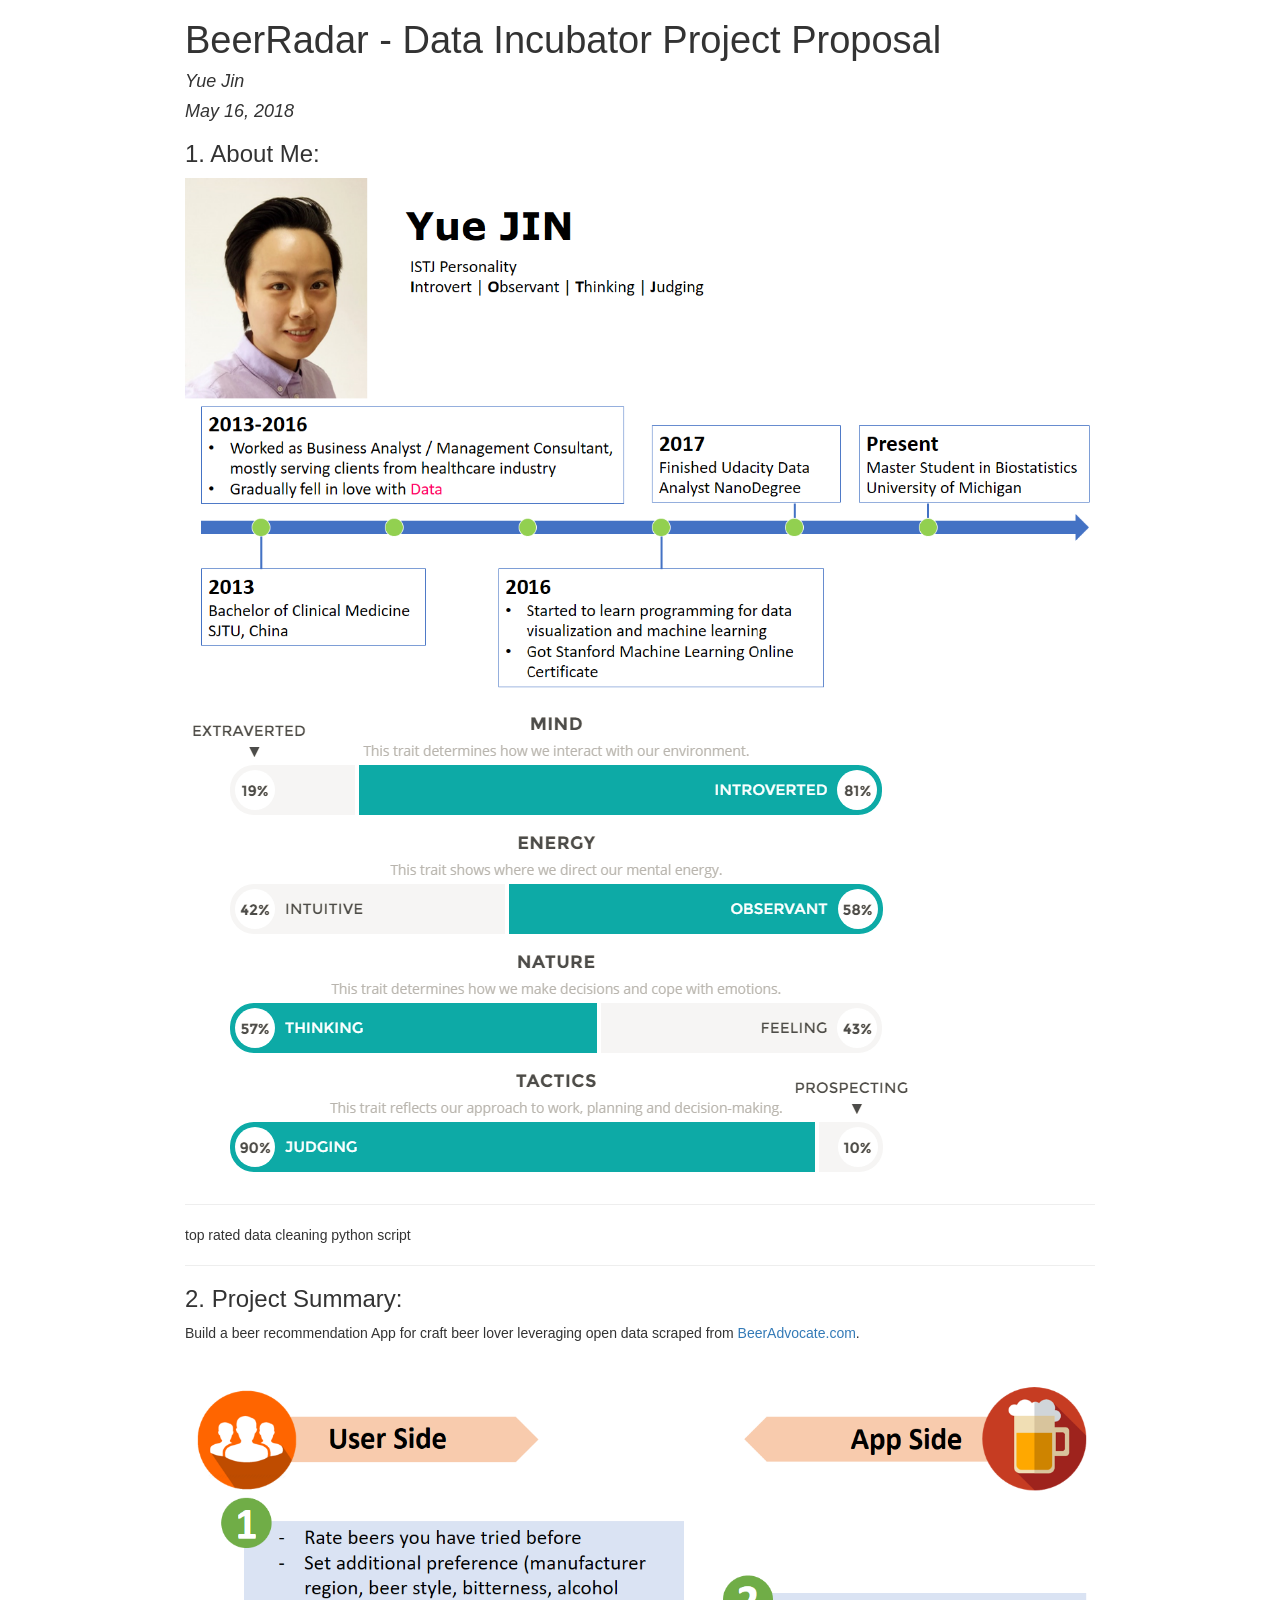
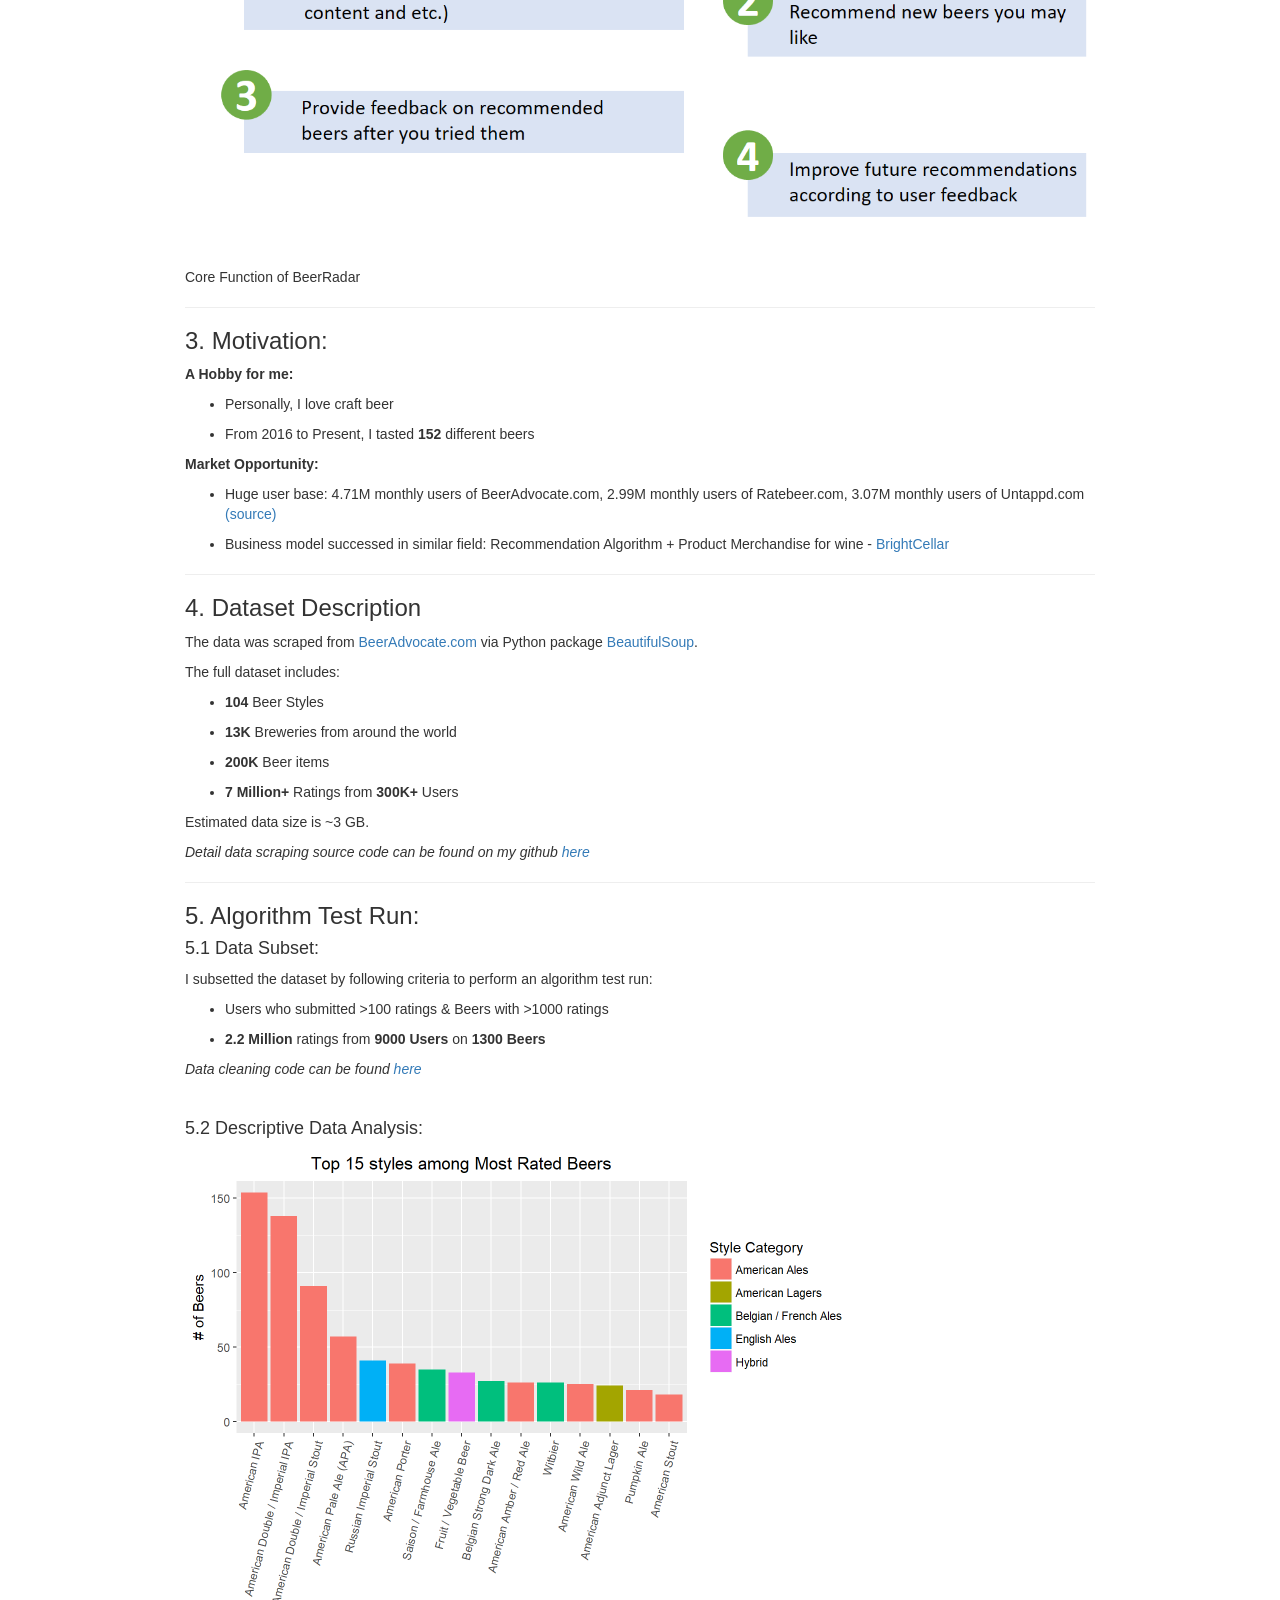
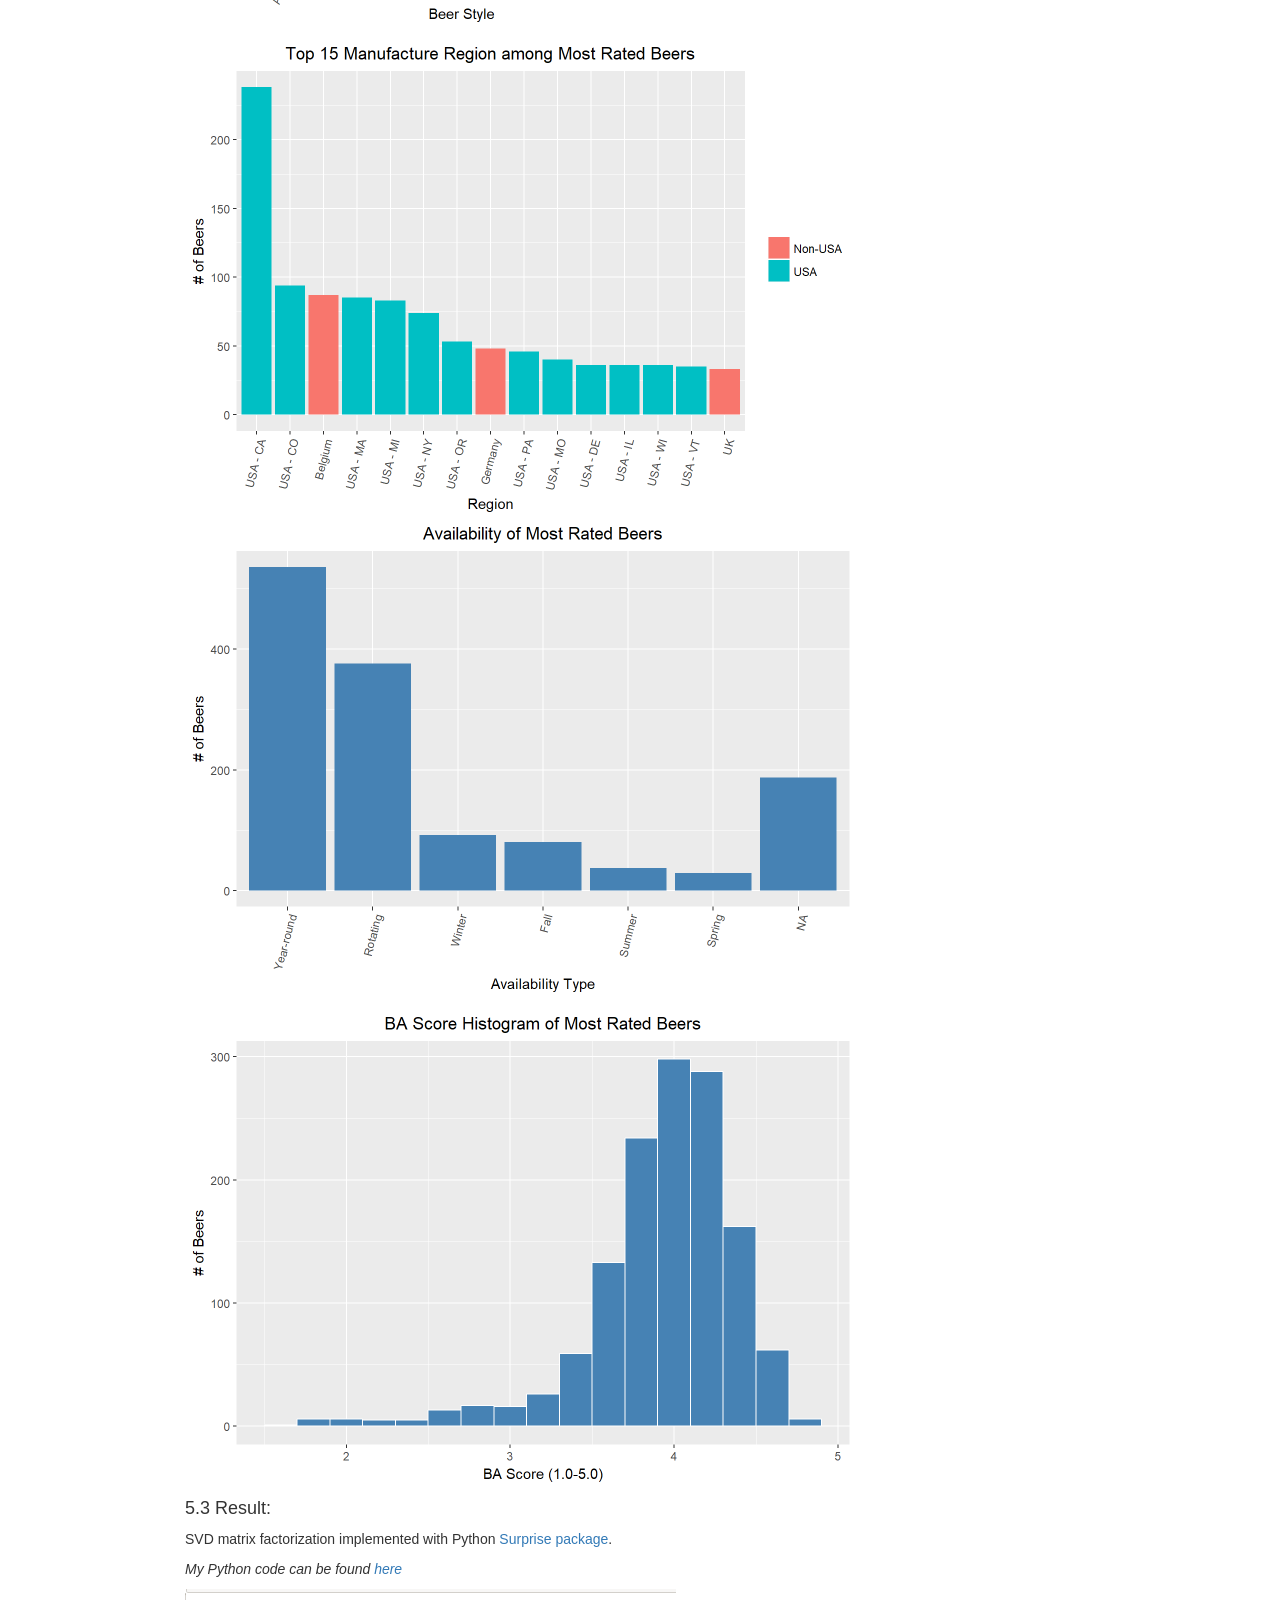
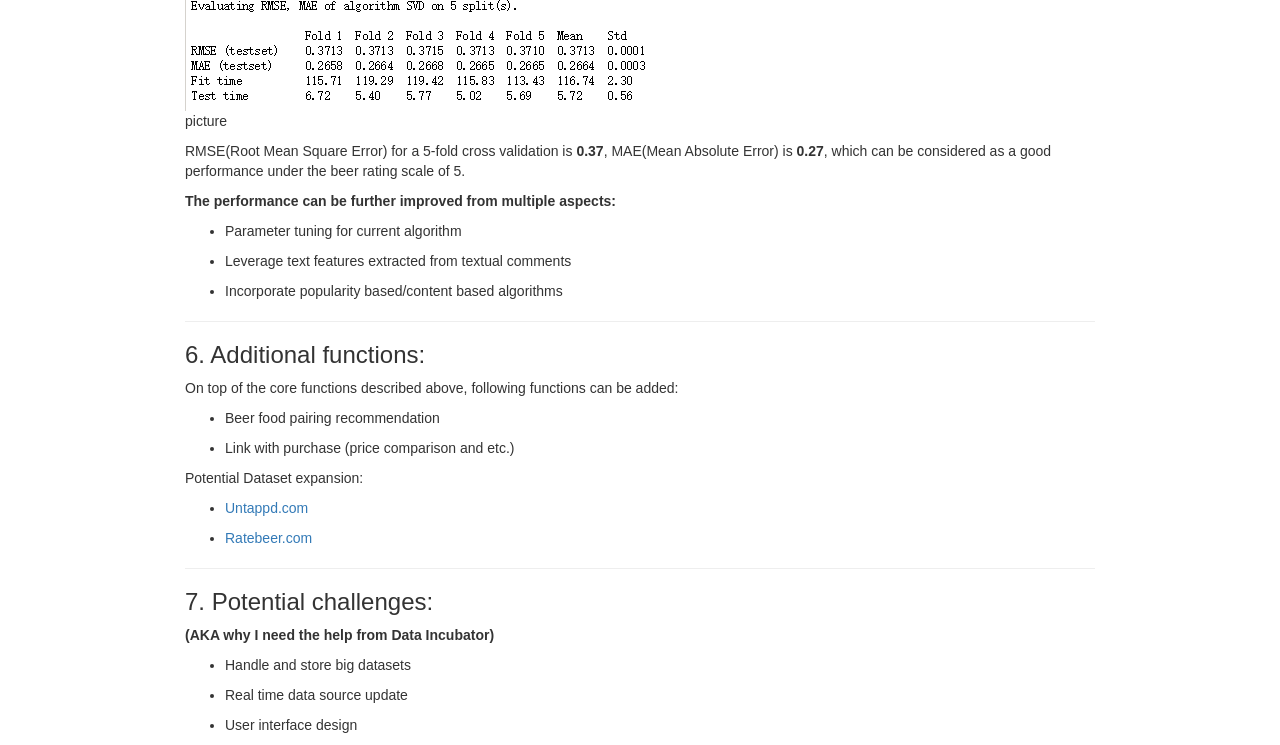
==== commit 4b864208: "fix picture format" ====
--- a/data_incubator/final_interview.html
+++ b/data_incubator/final_interview.html
@@ -129,7 +129,7 @@
 <div id="about-me" class="section level3">
 <h3>1. About Me:</h3>
 <div class="figure">
-<img src="[data-uri]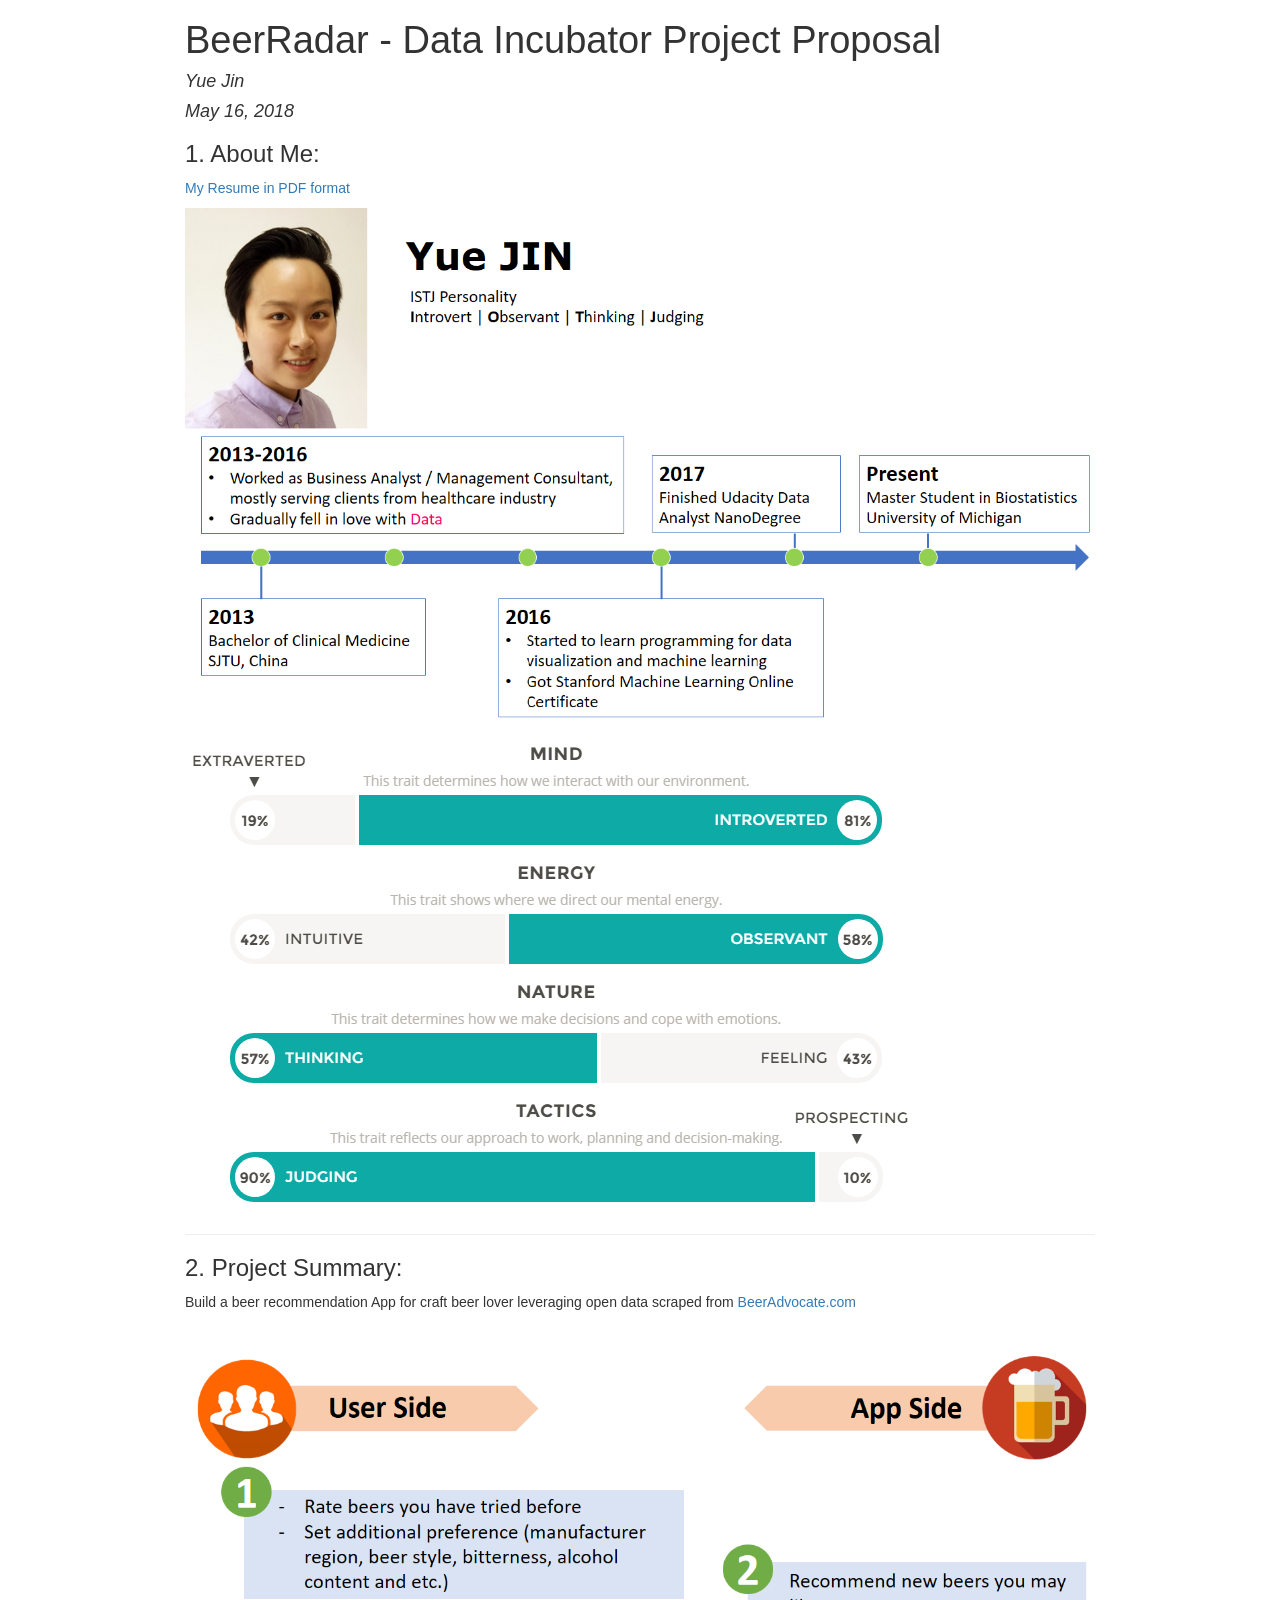
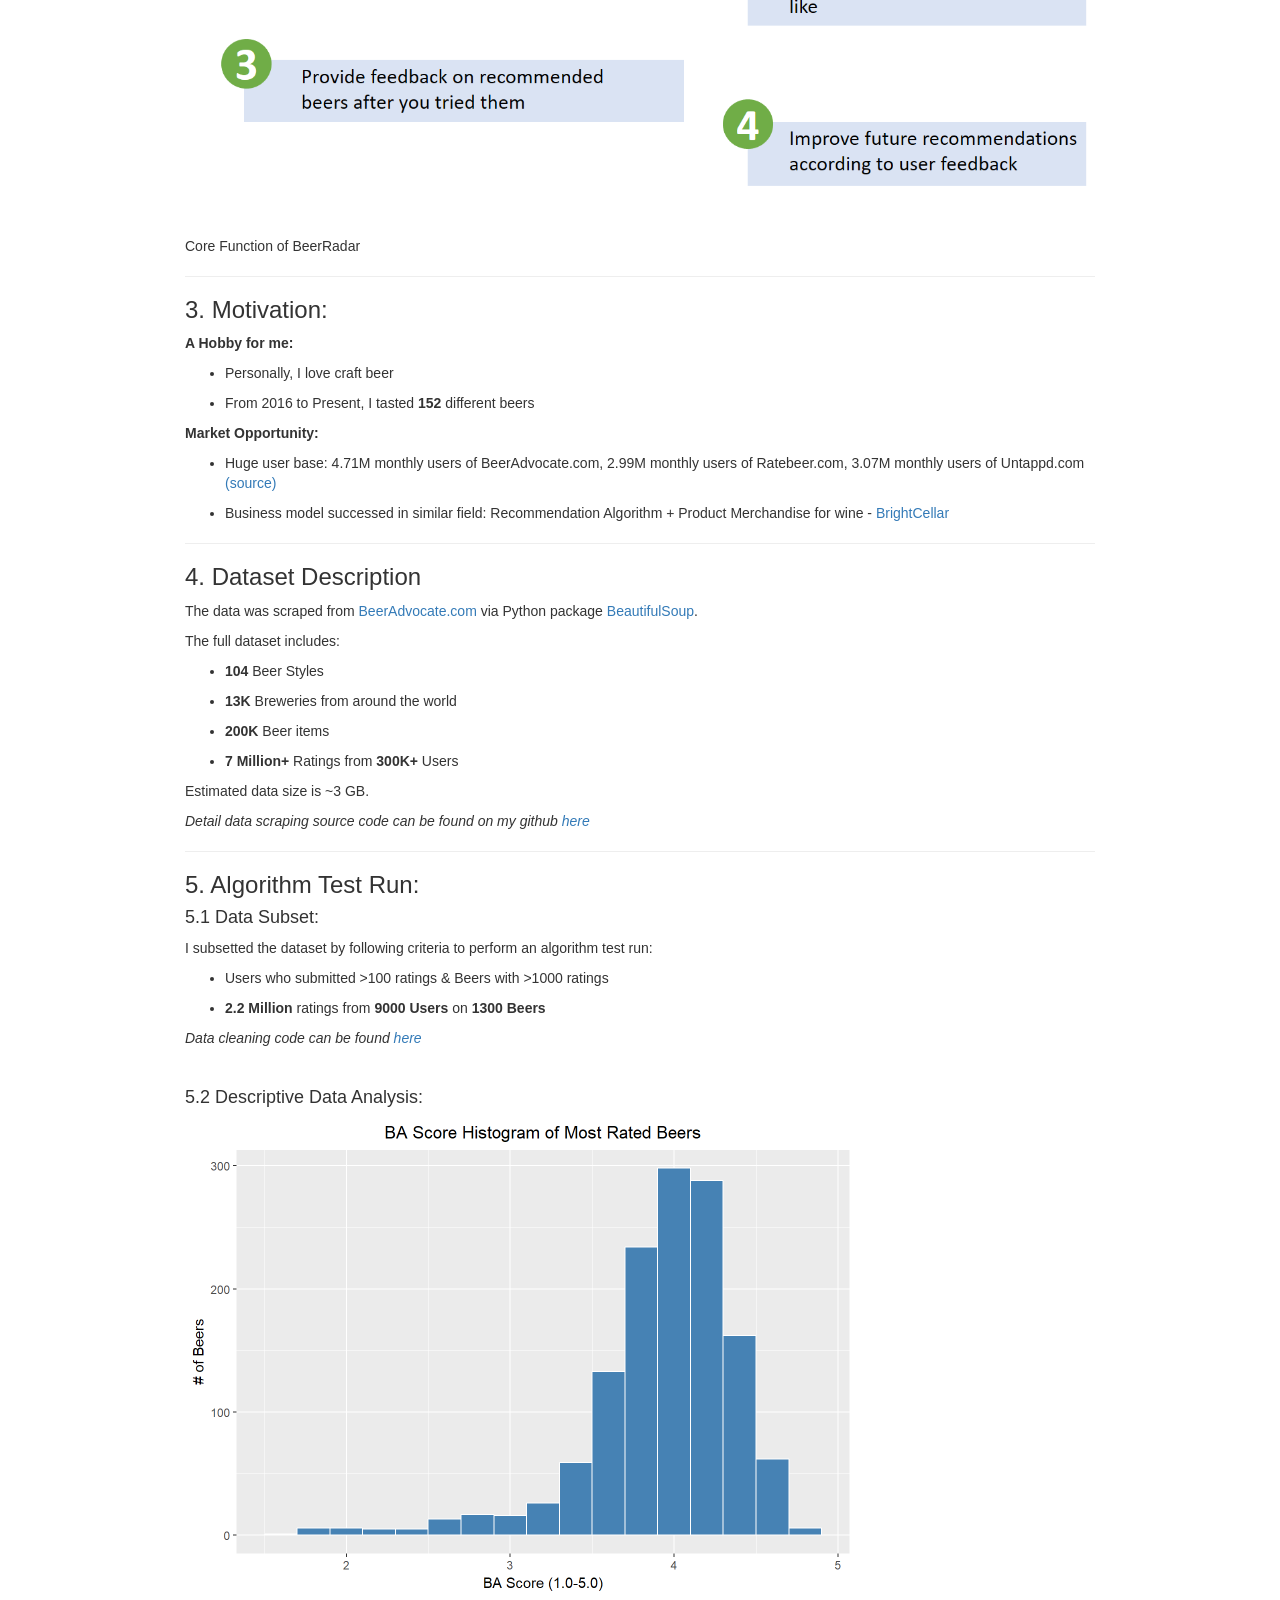
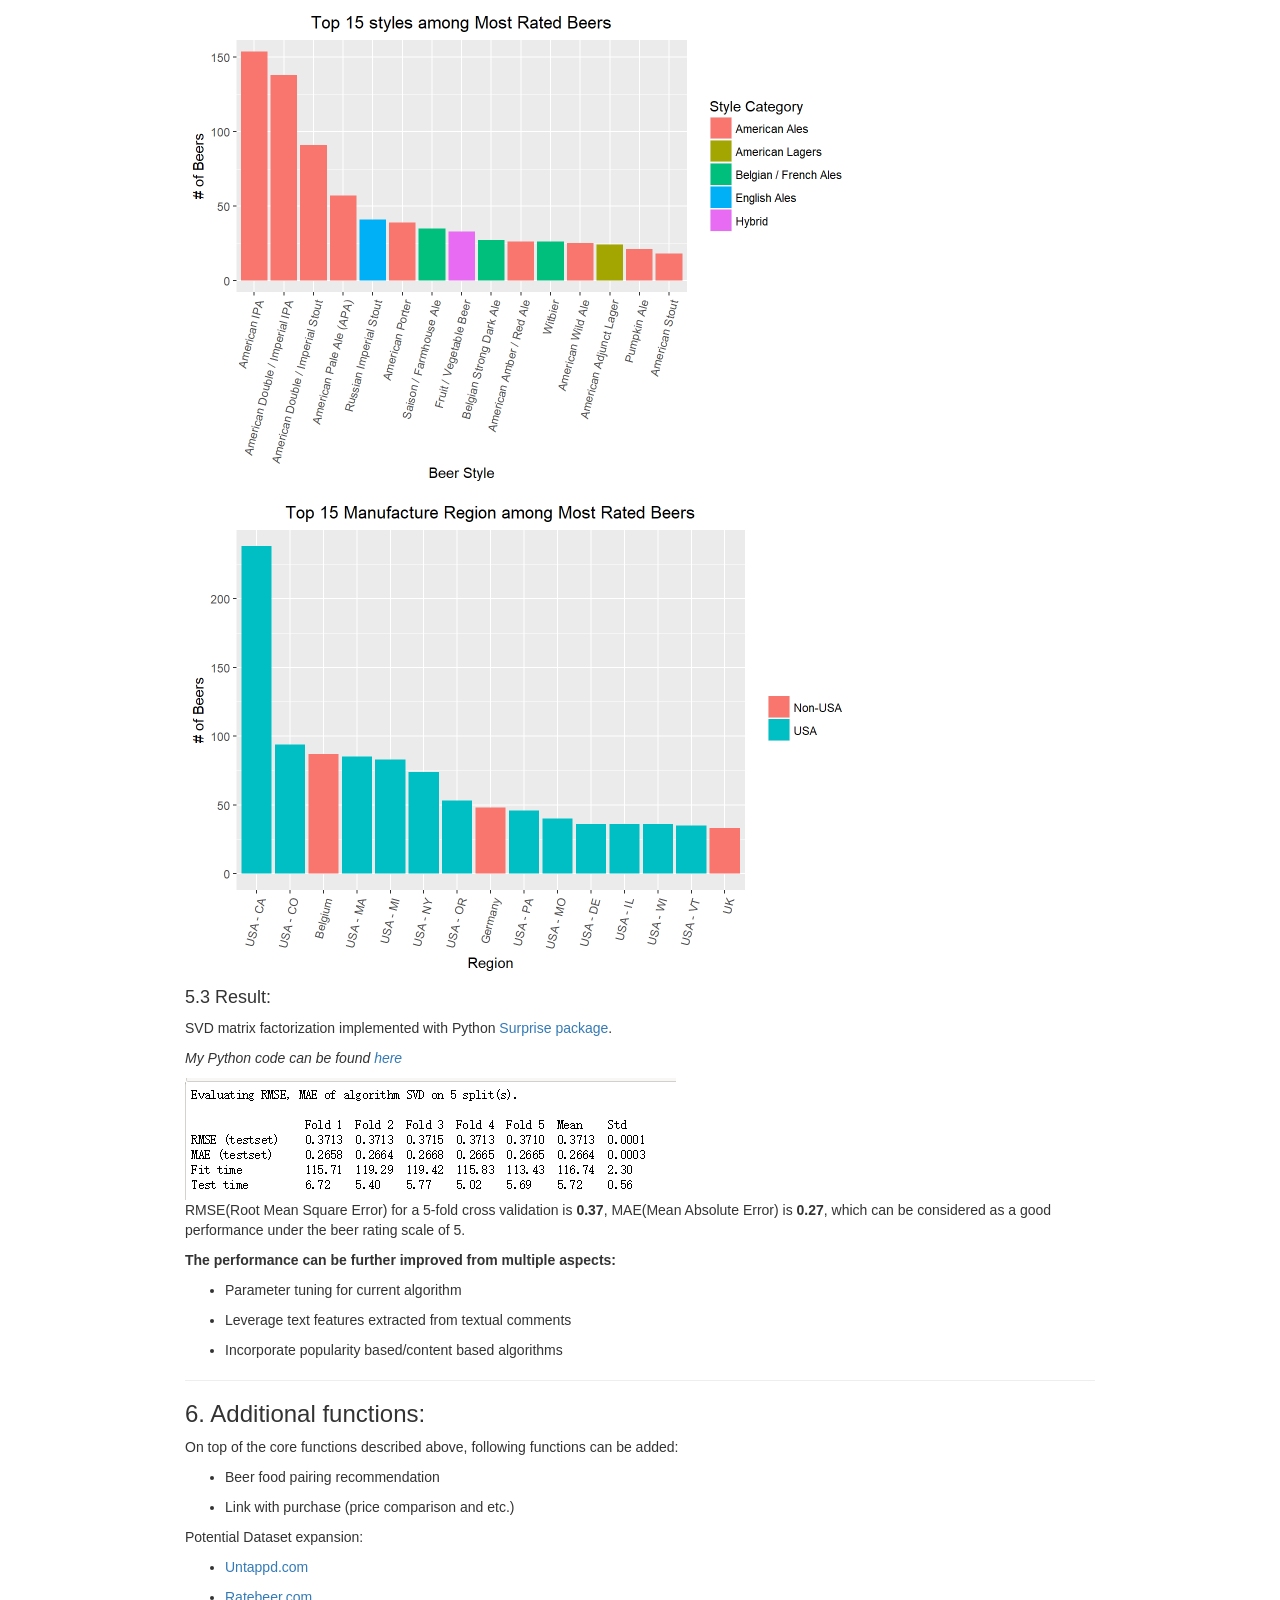
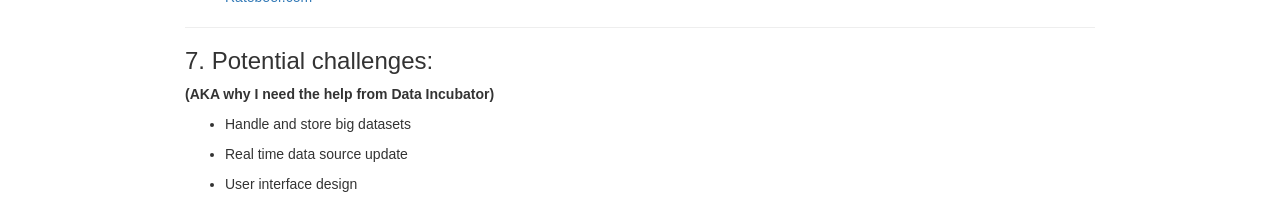
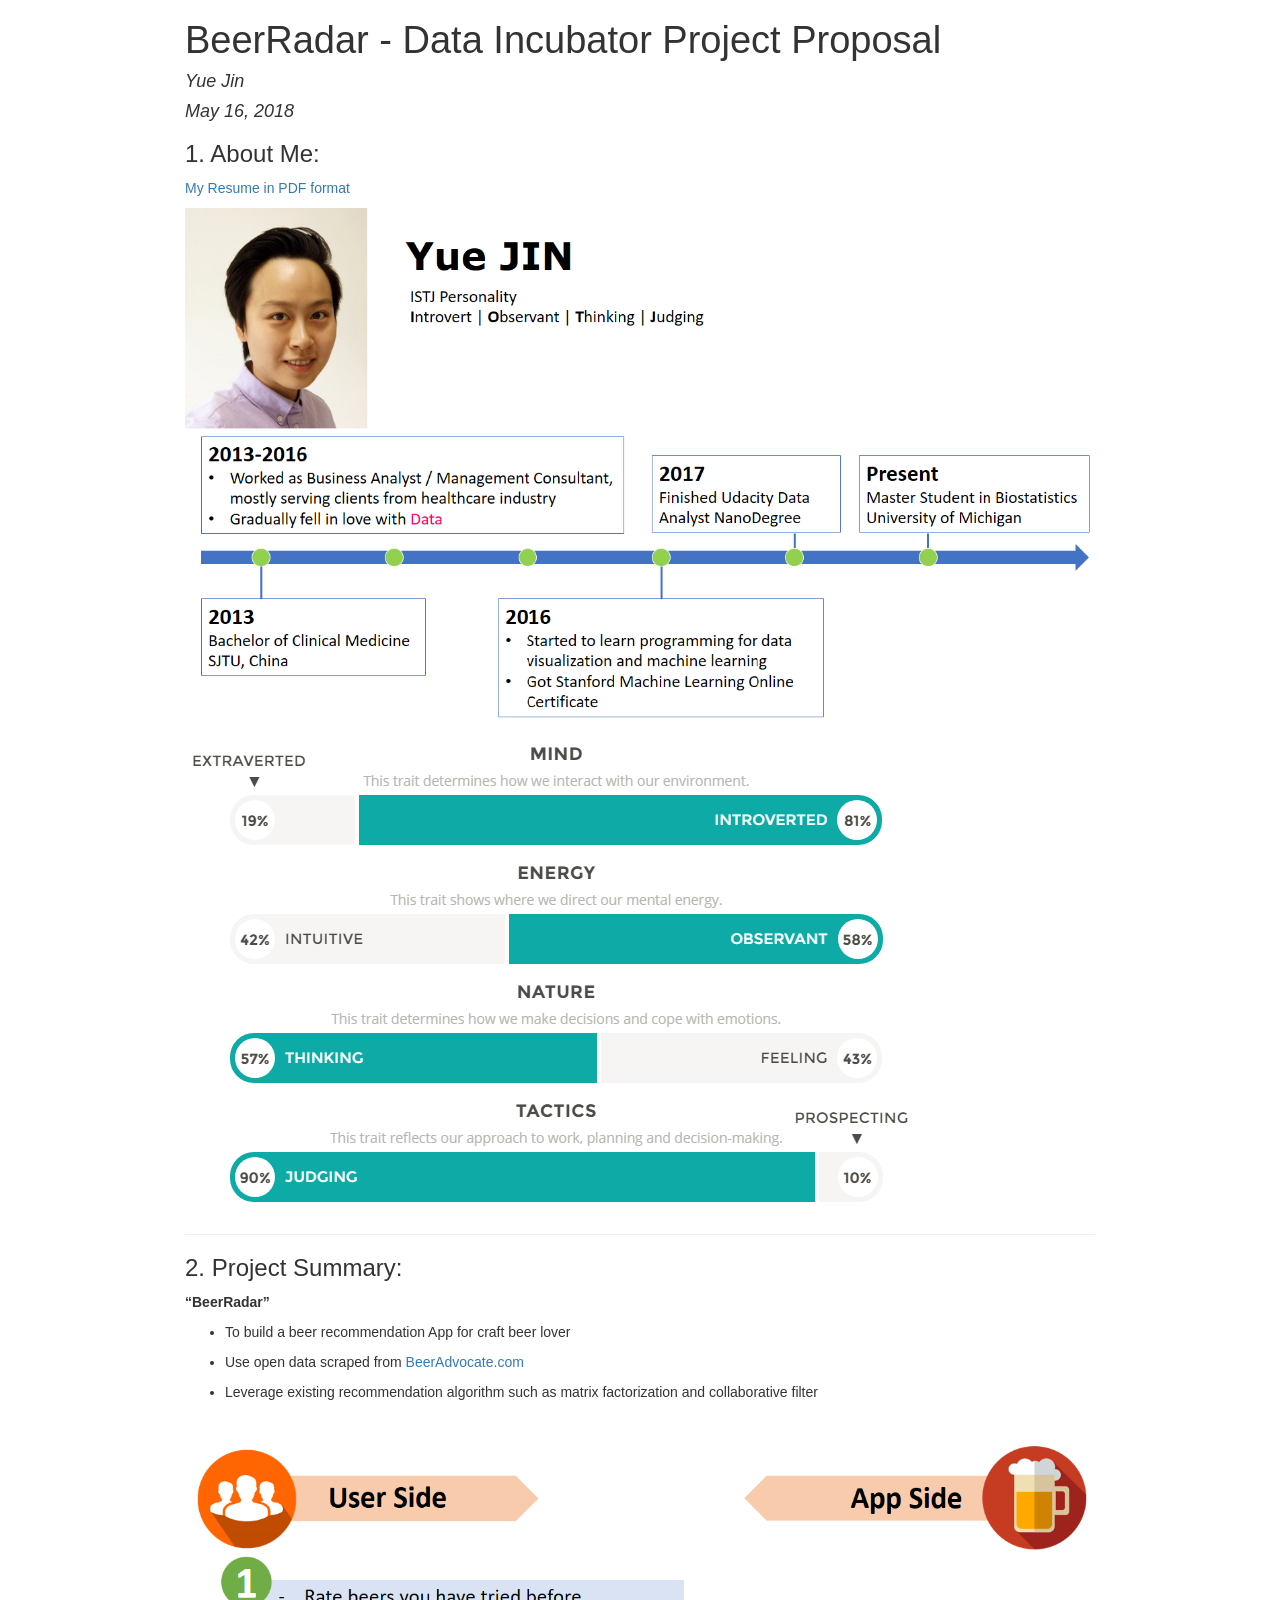
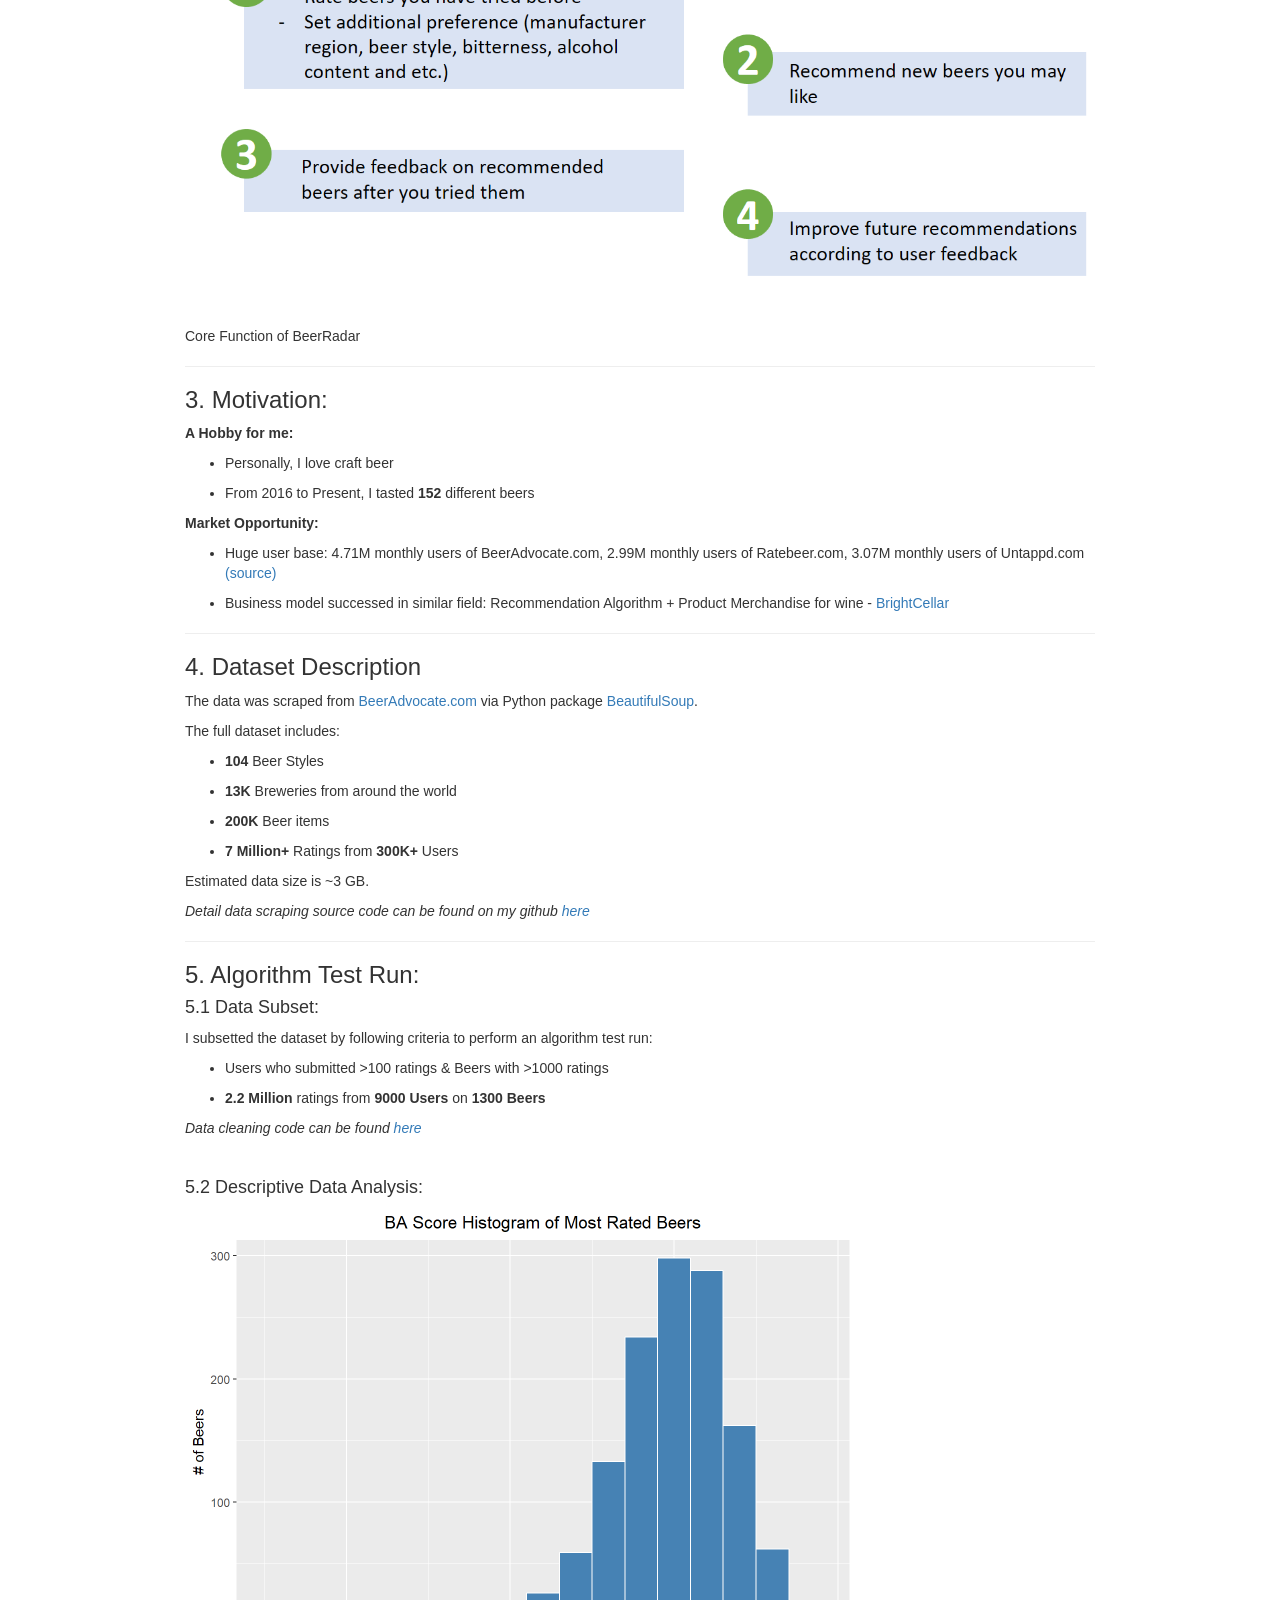
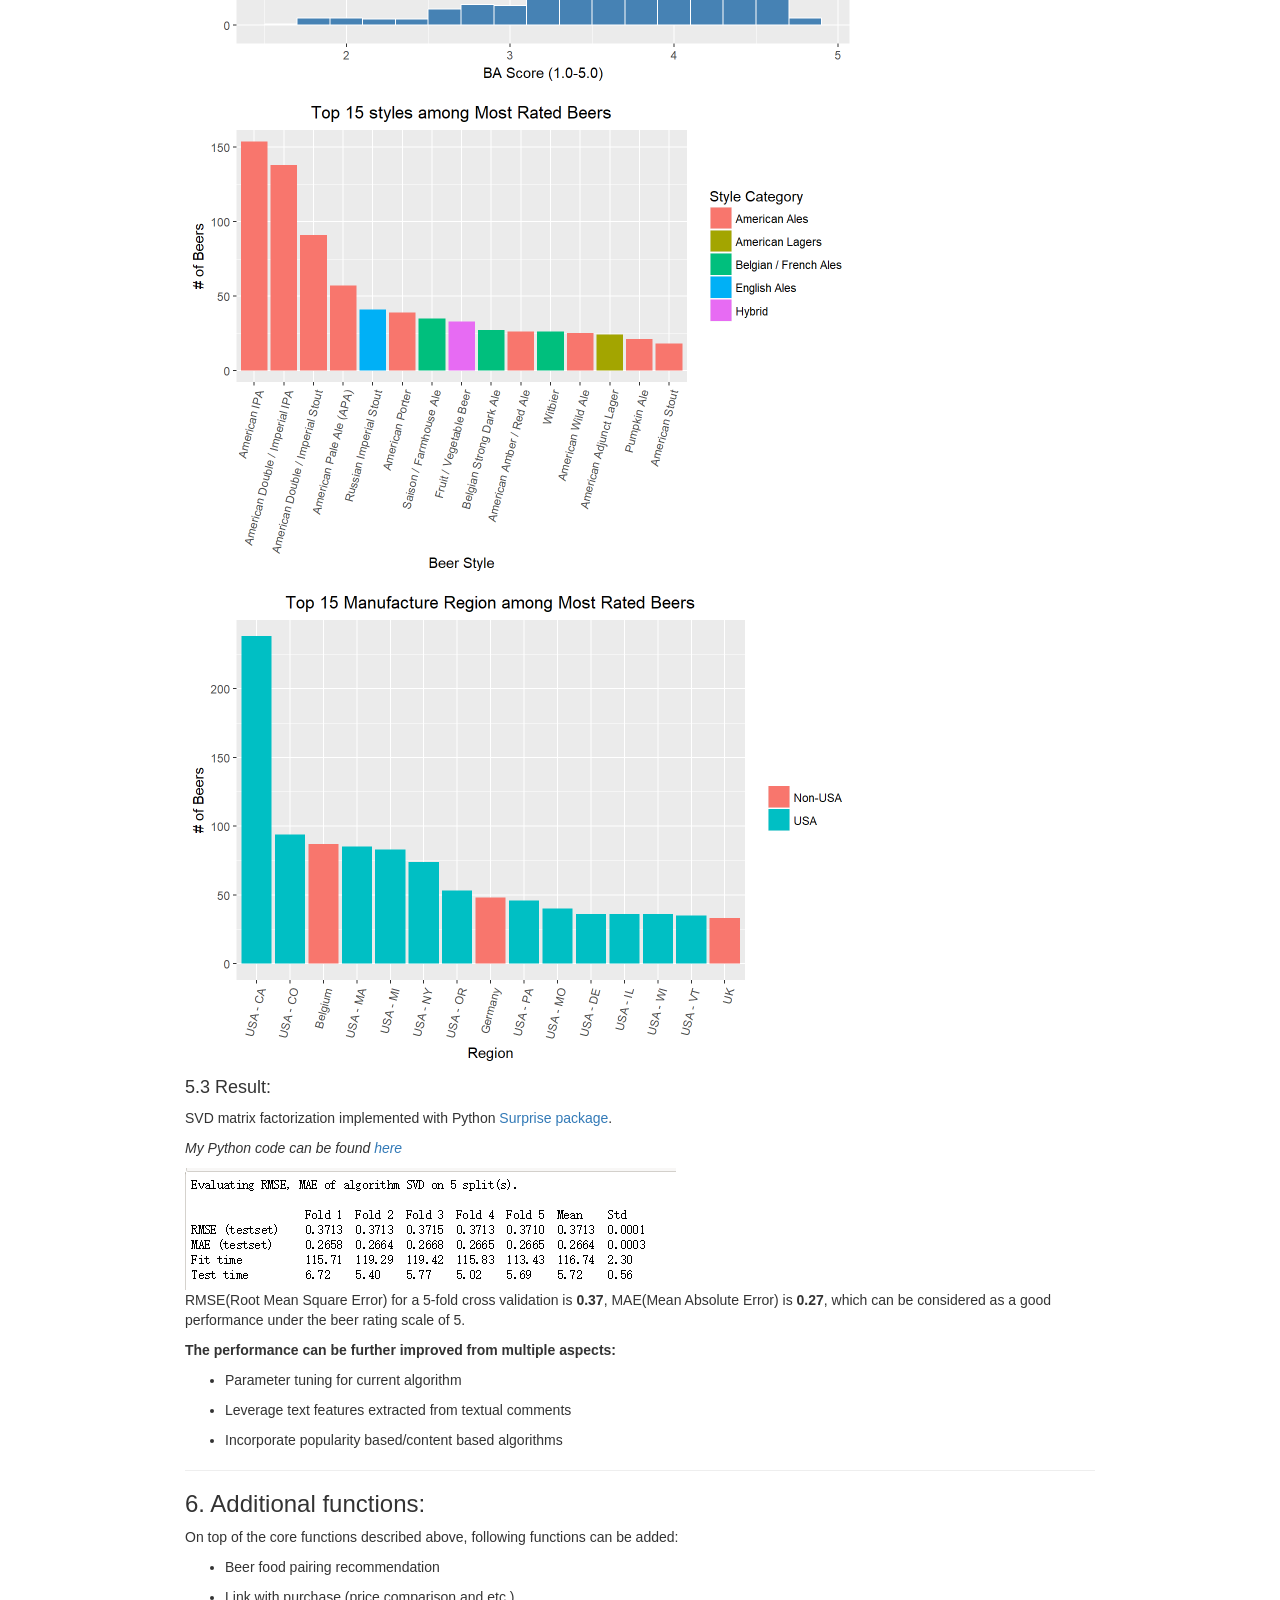
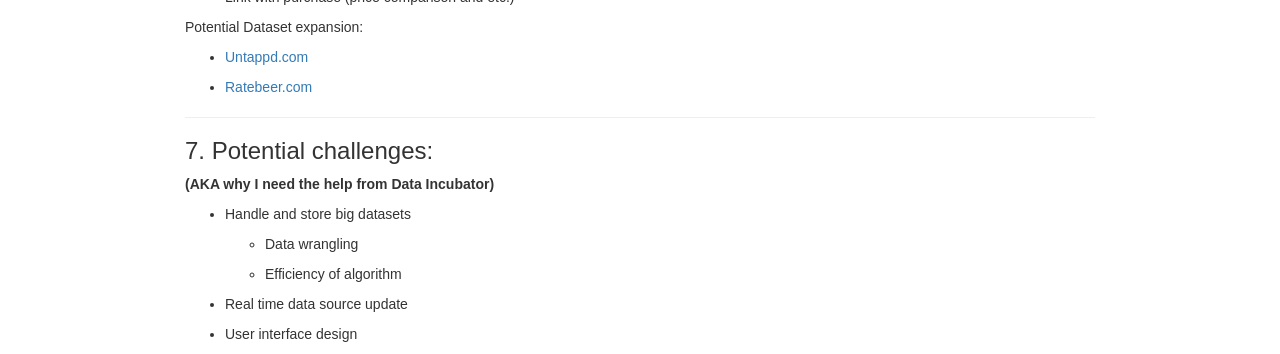
